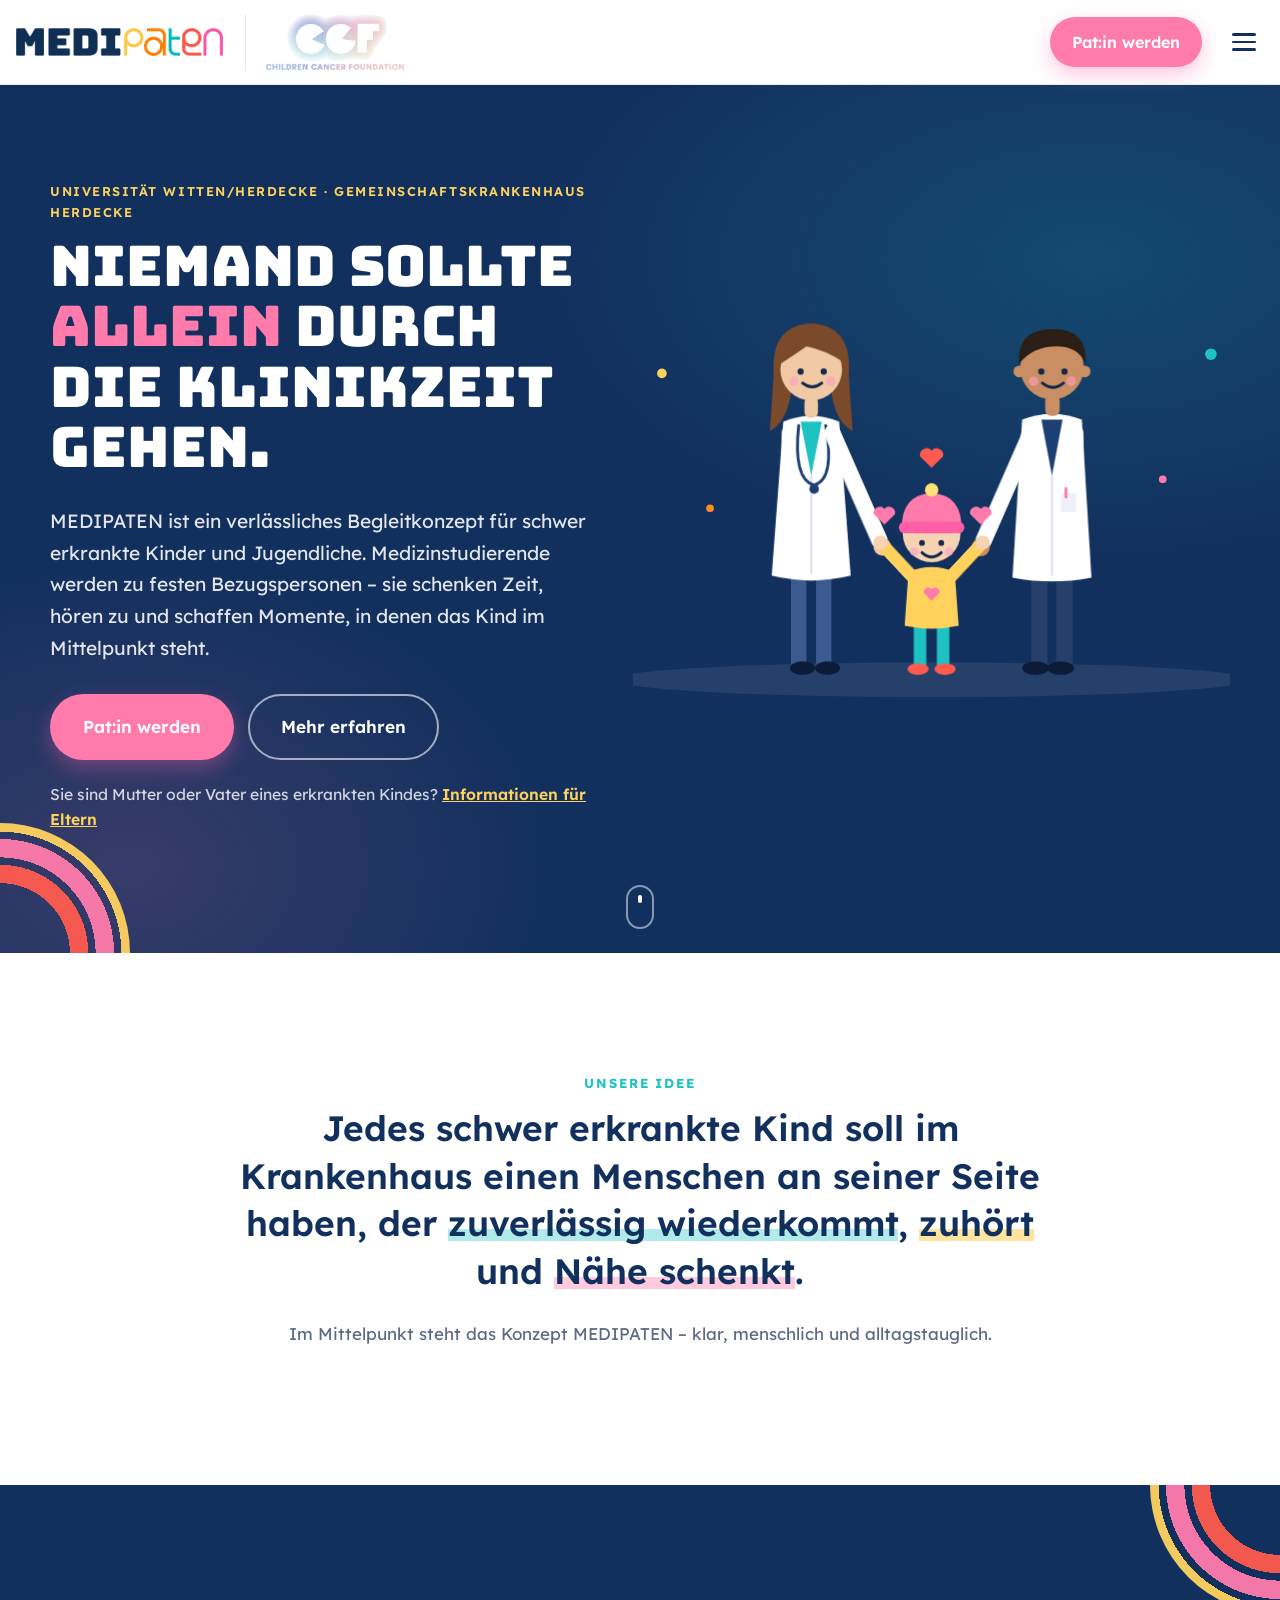
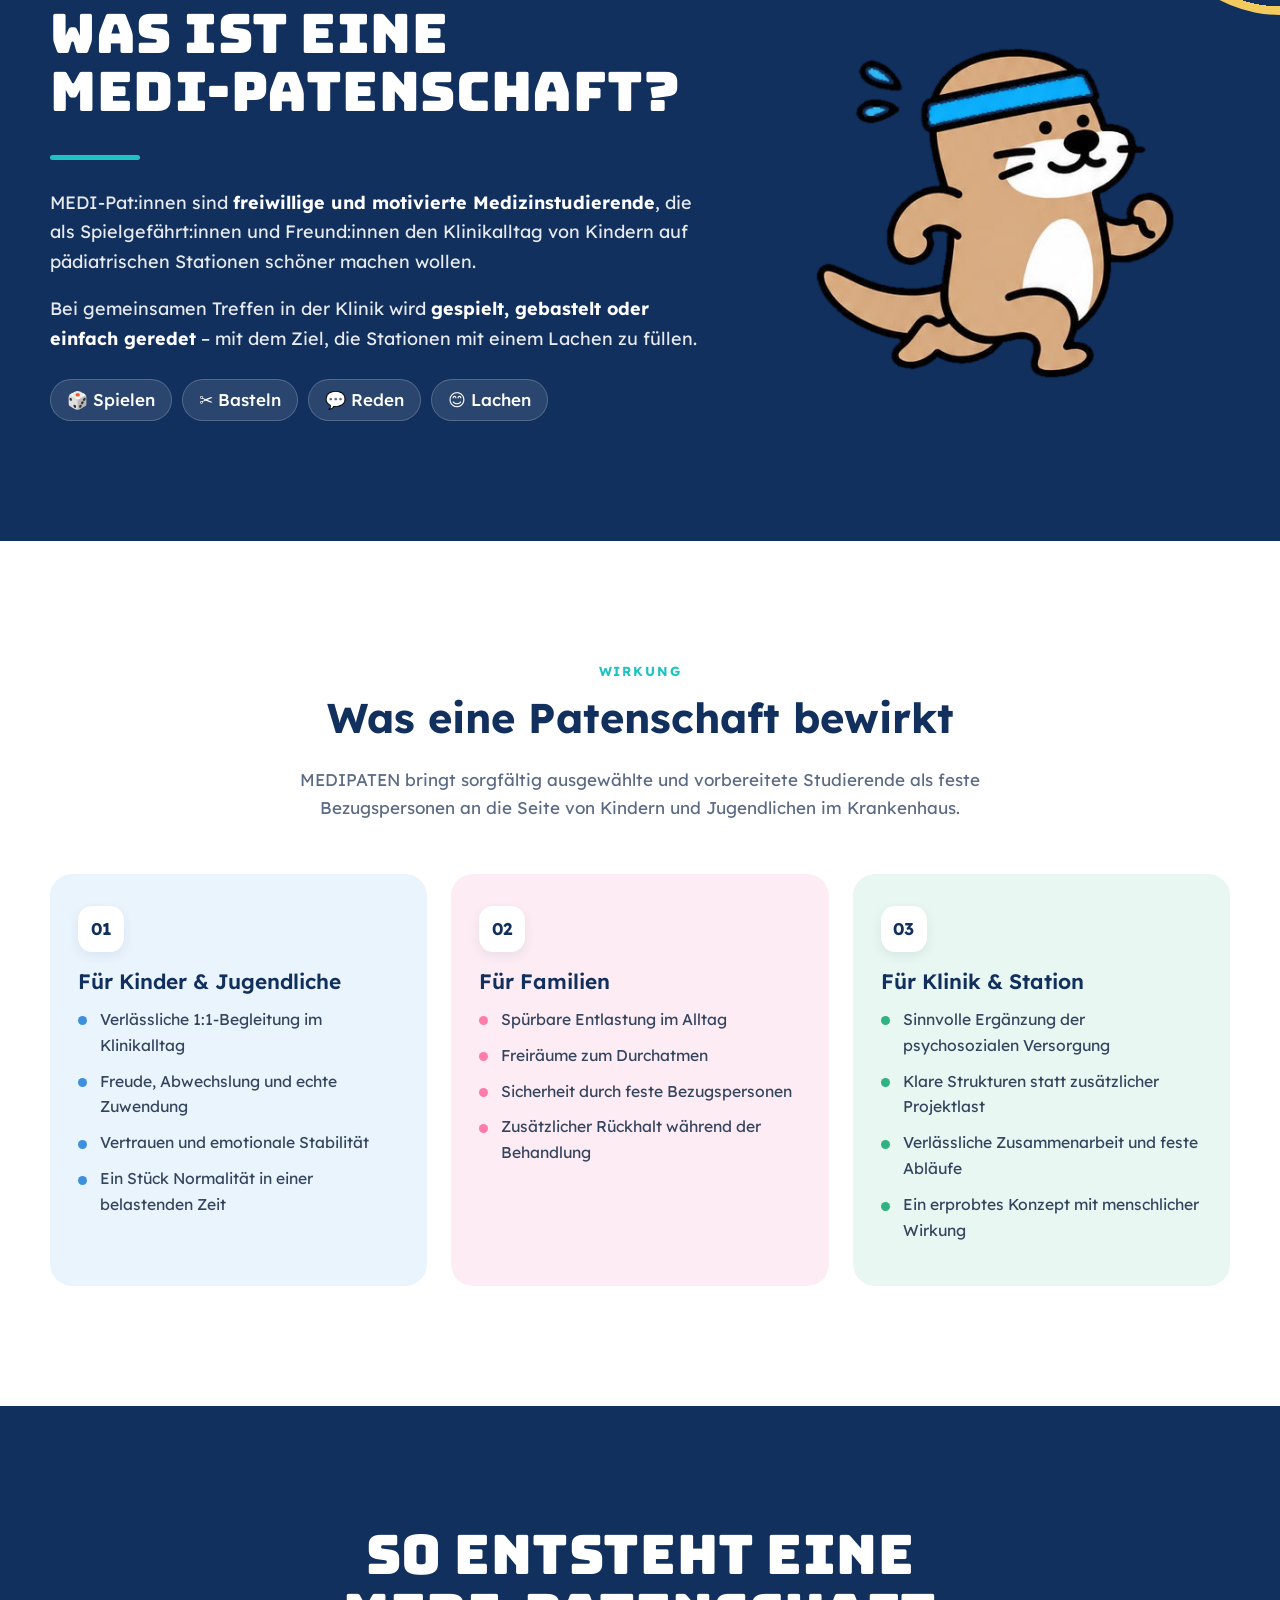
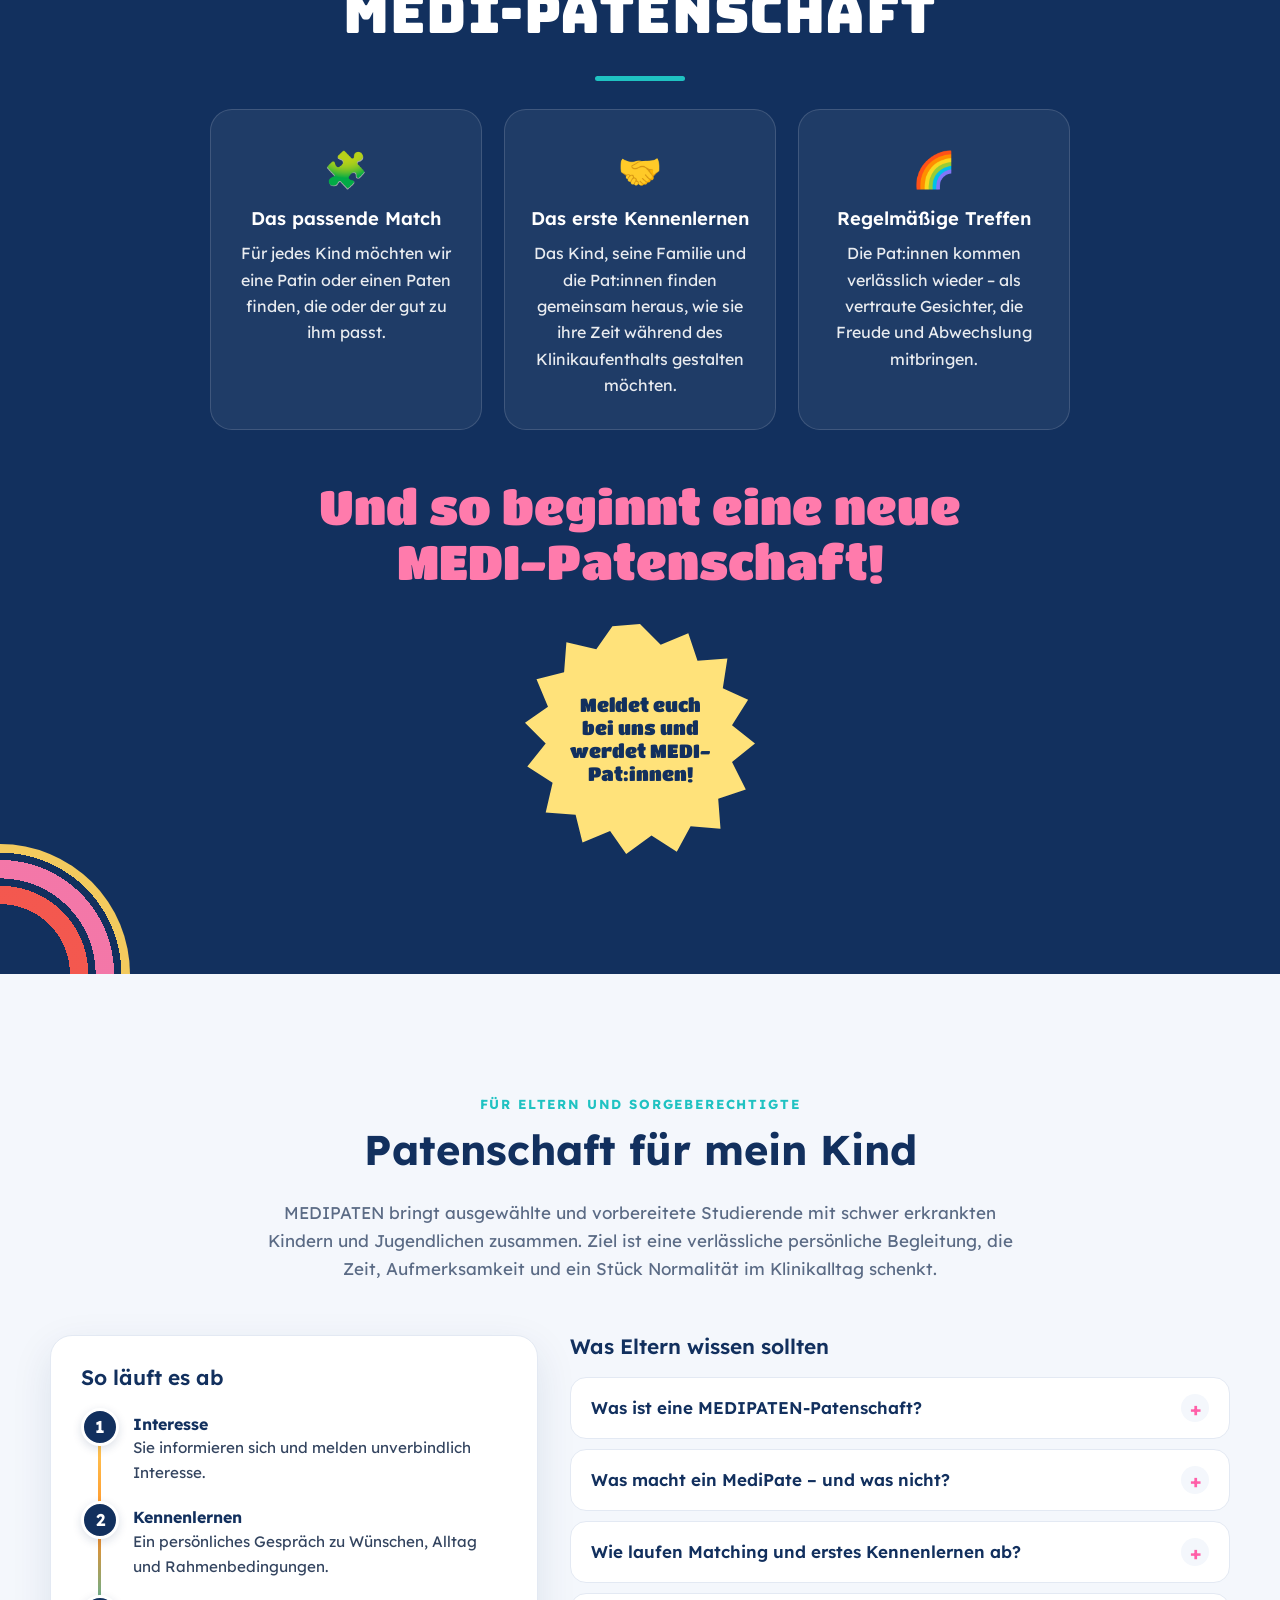
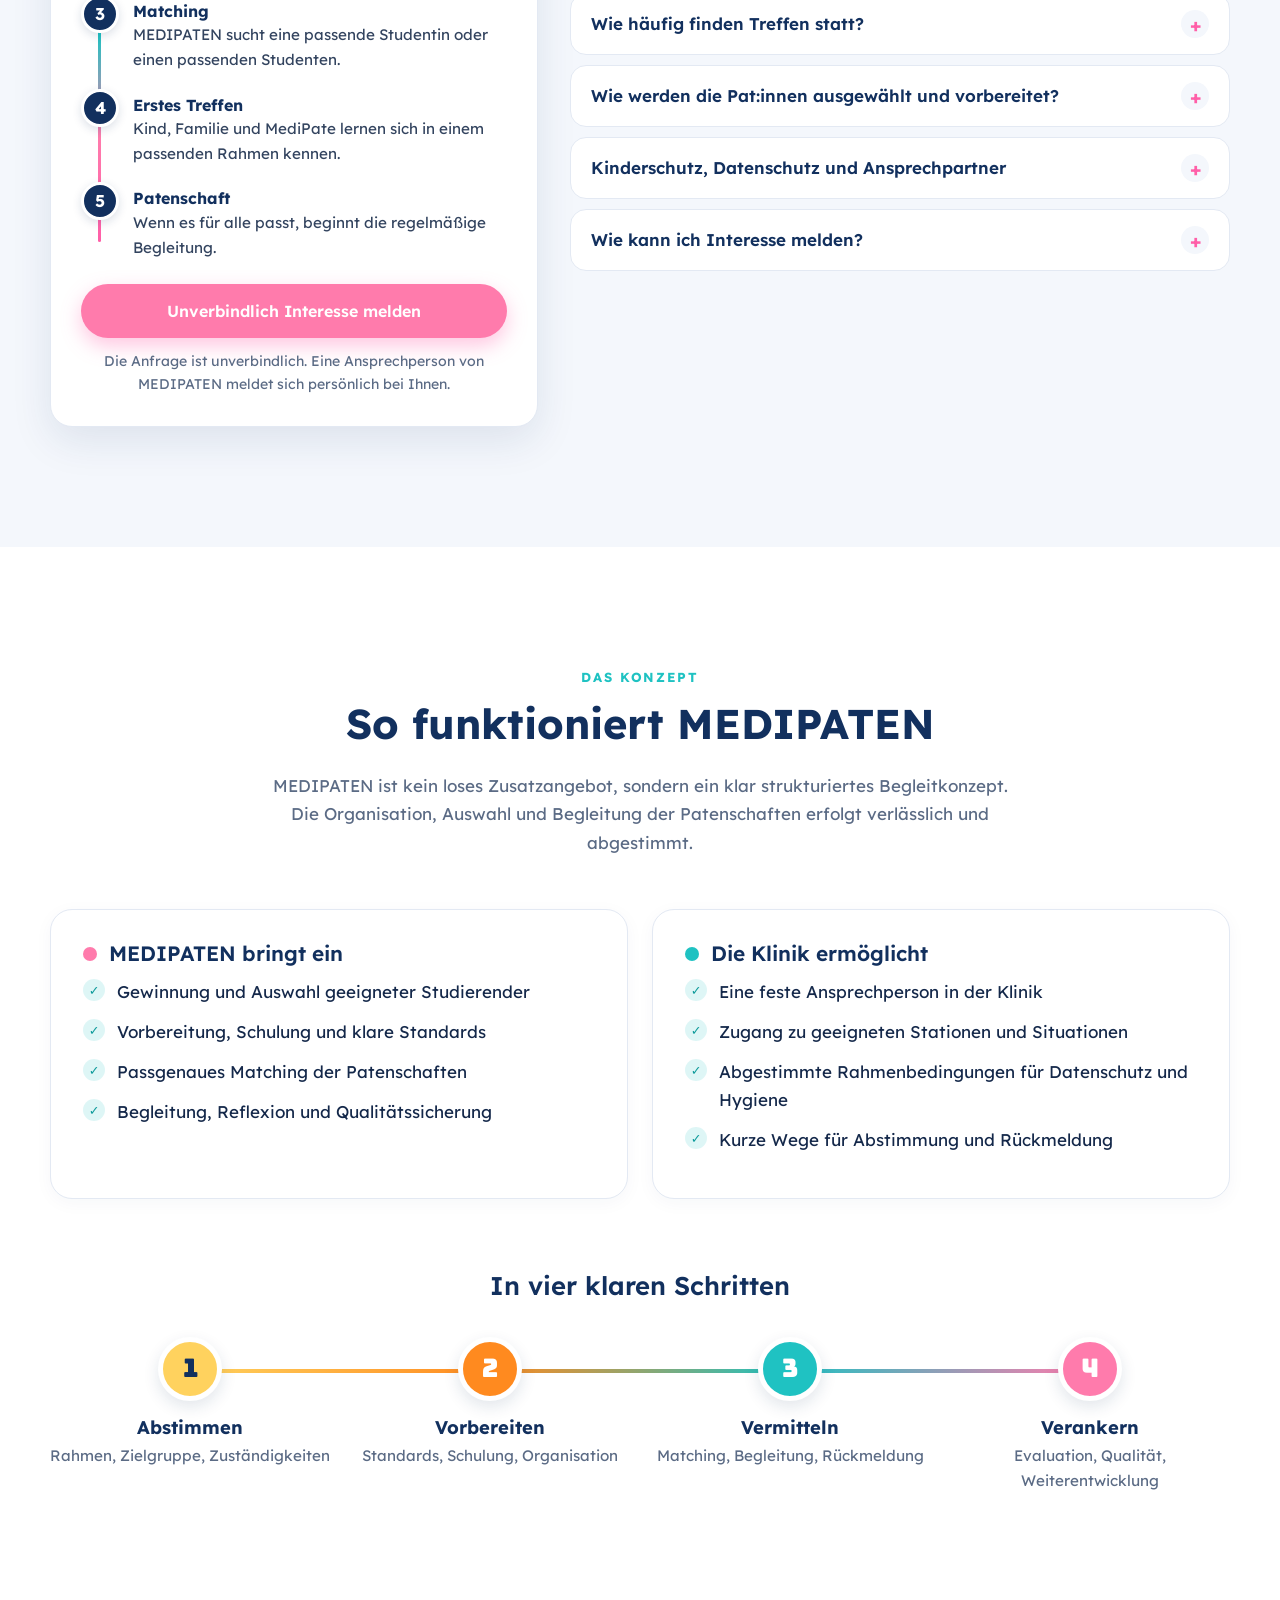
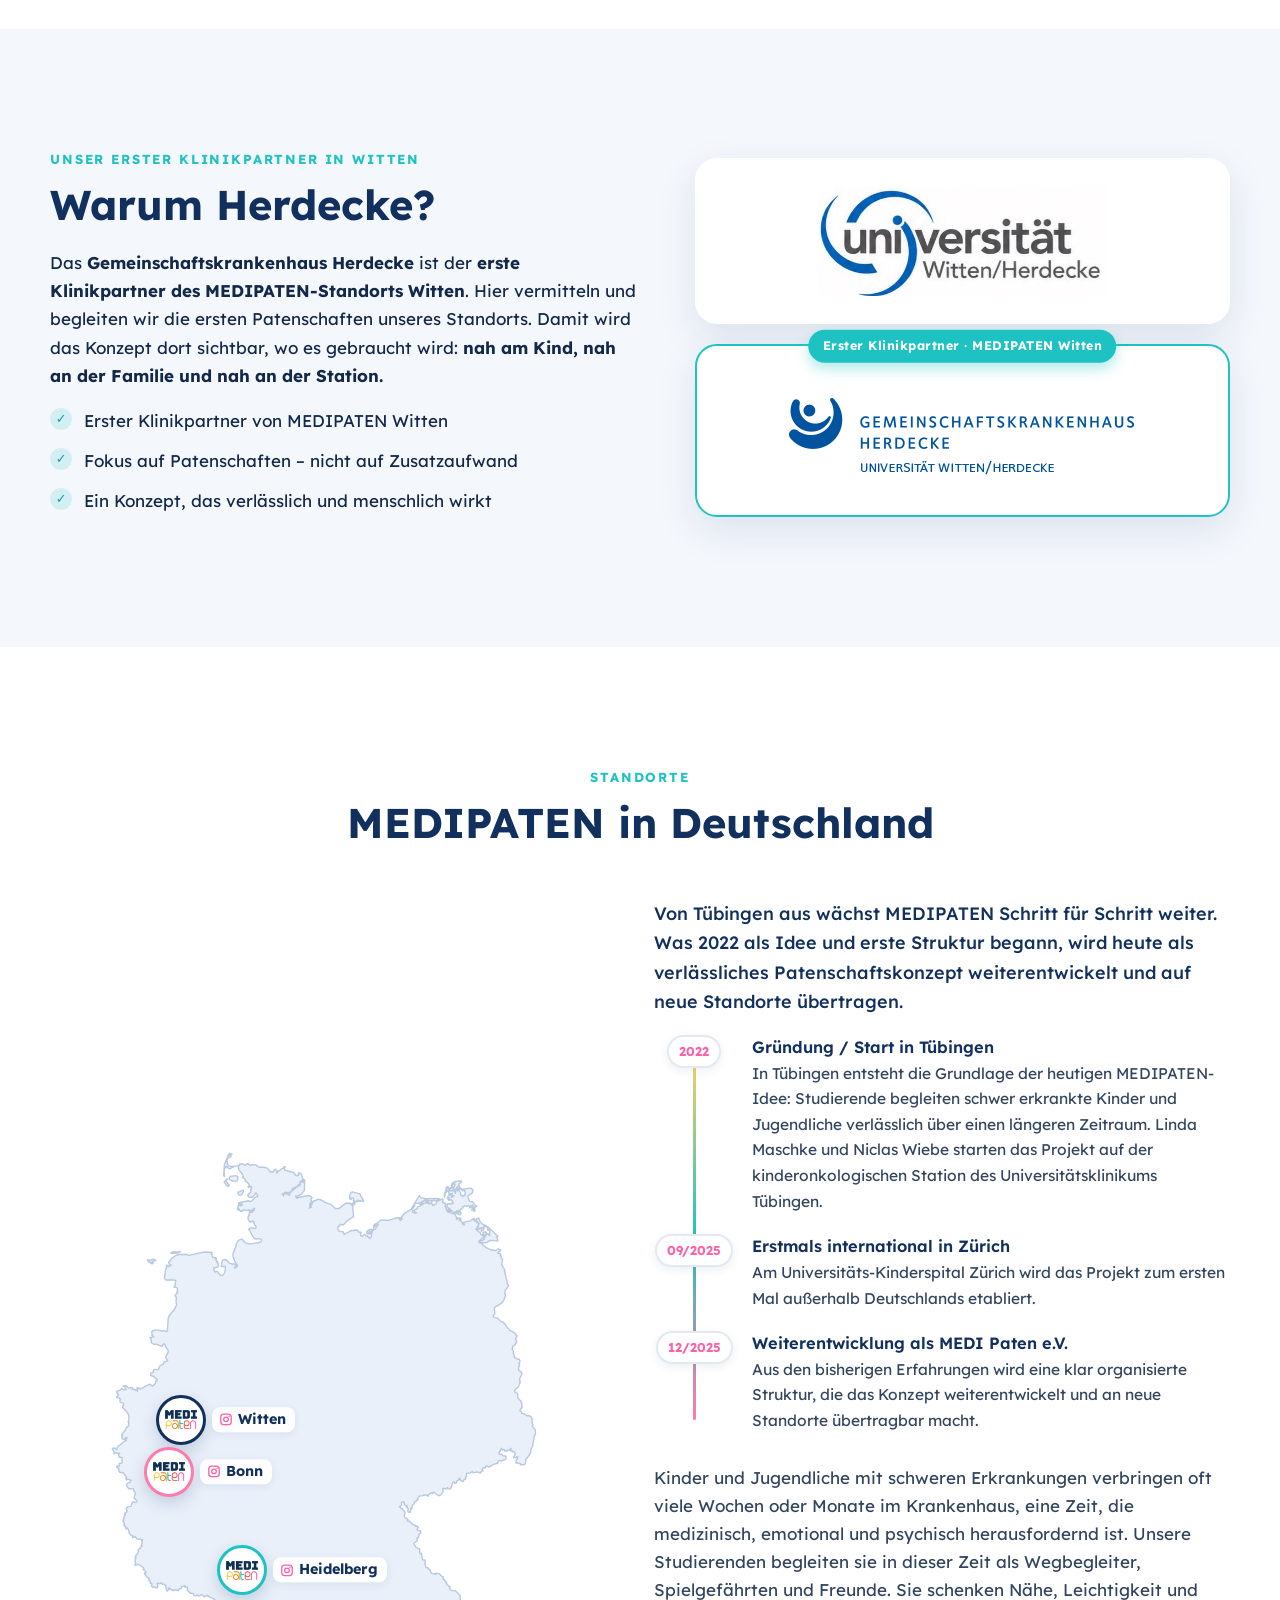
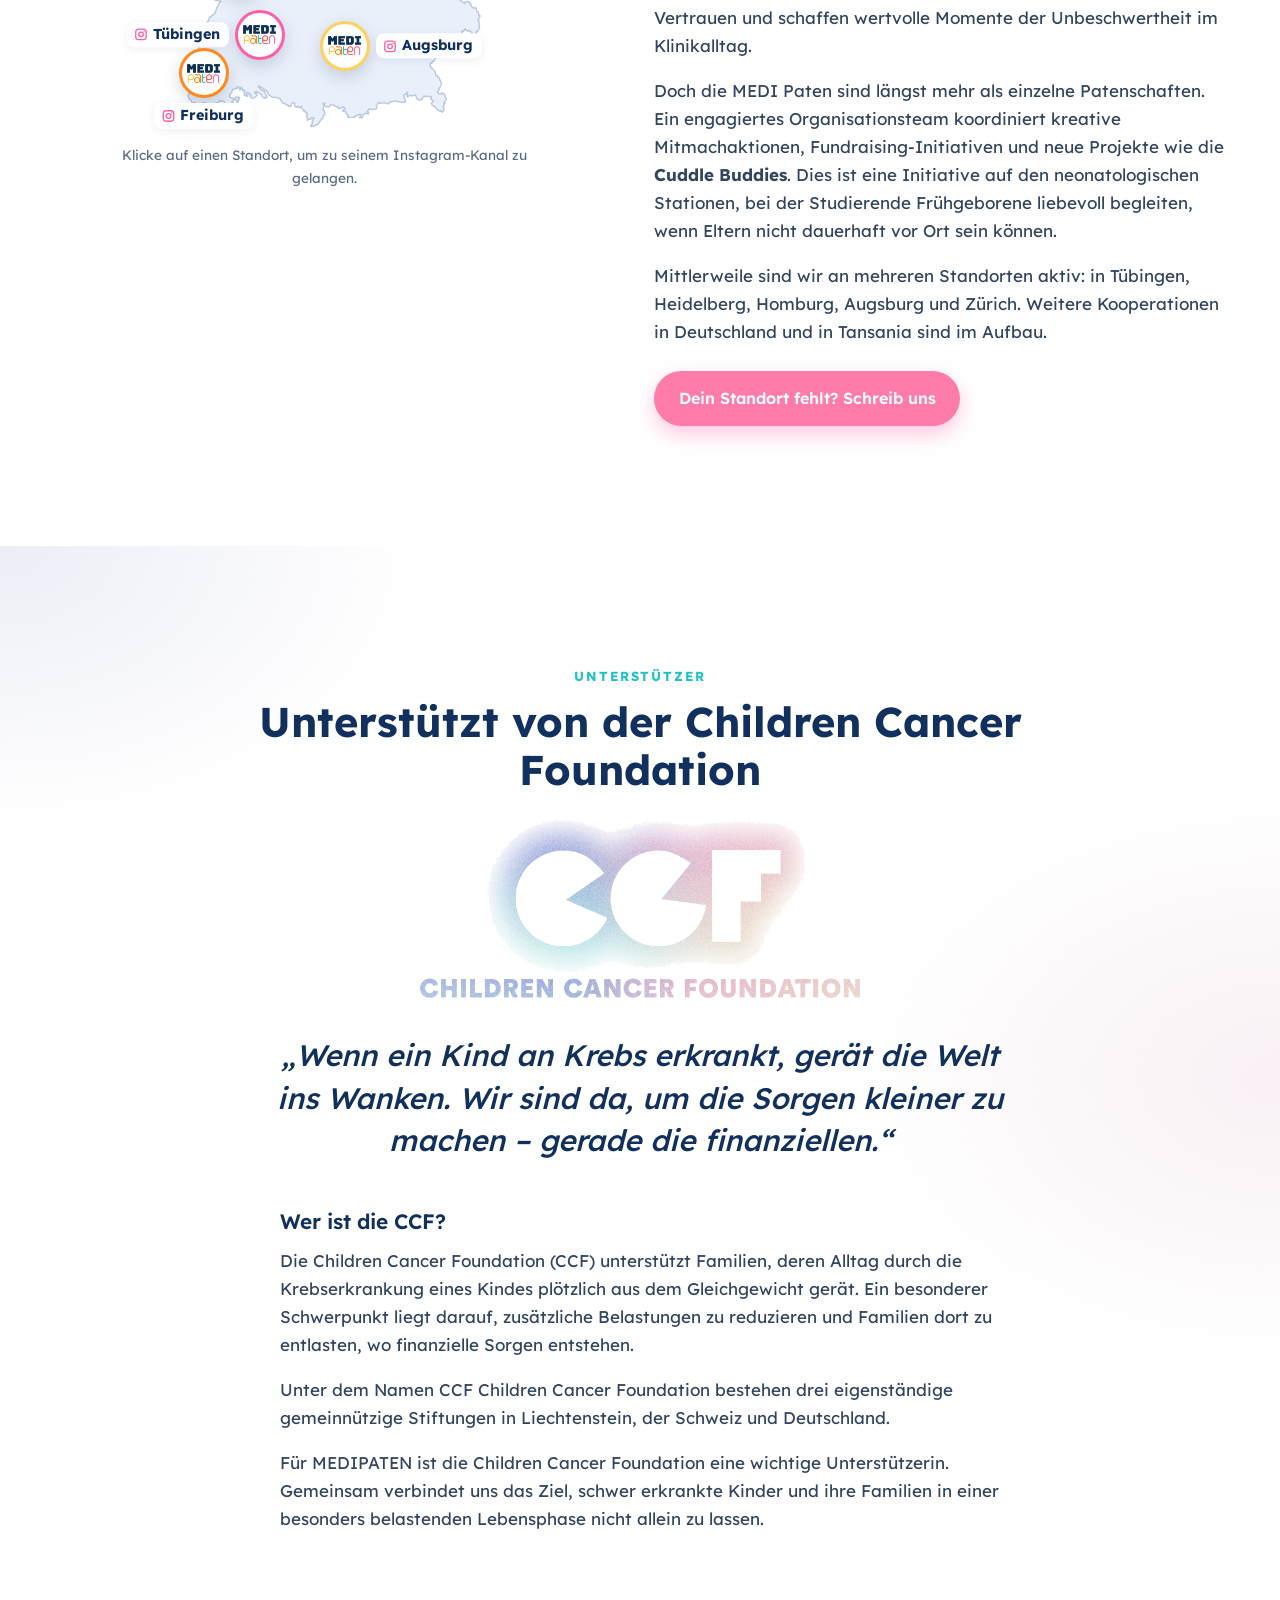
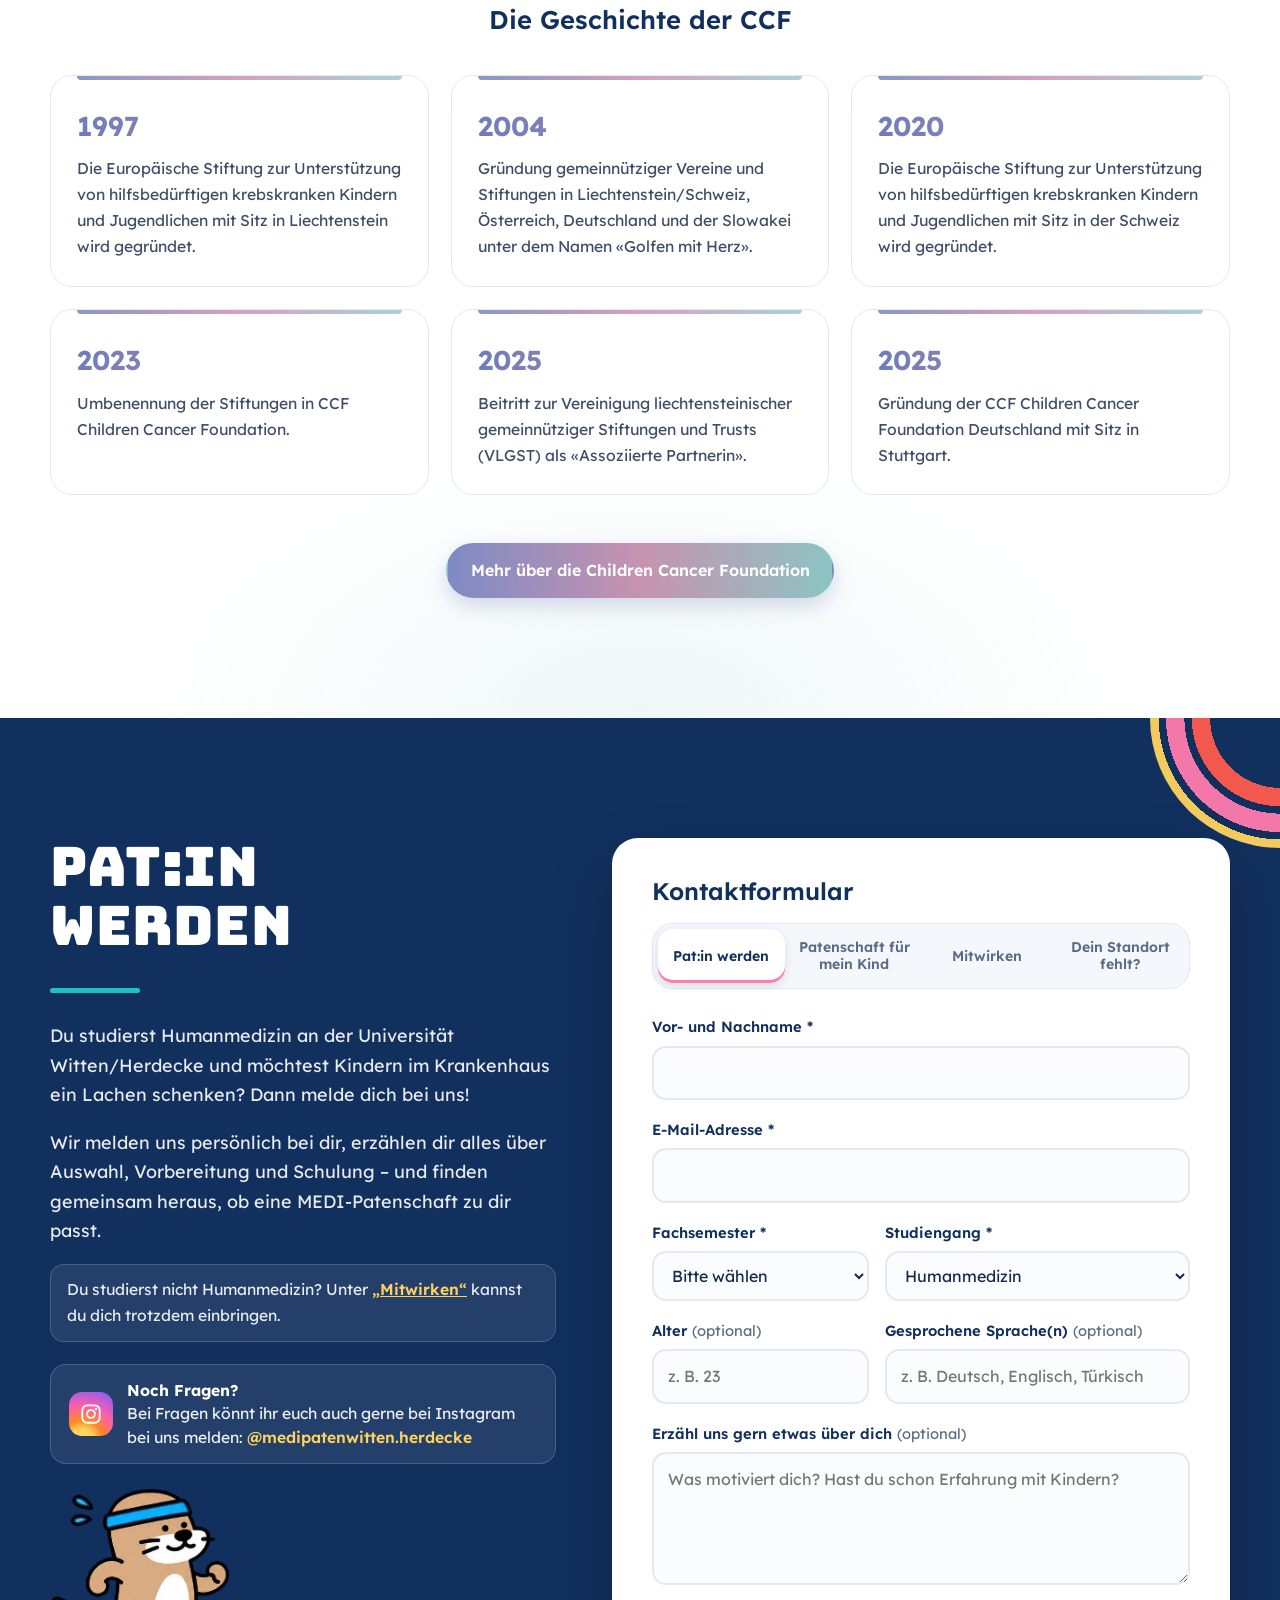
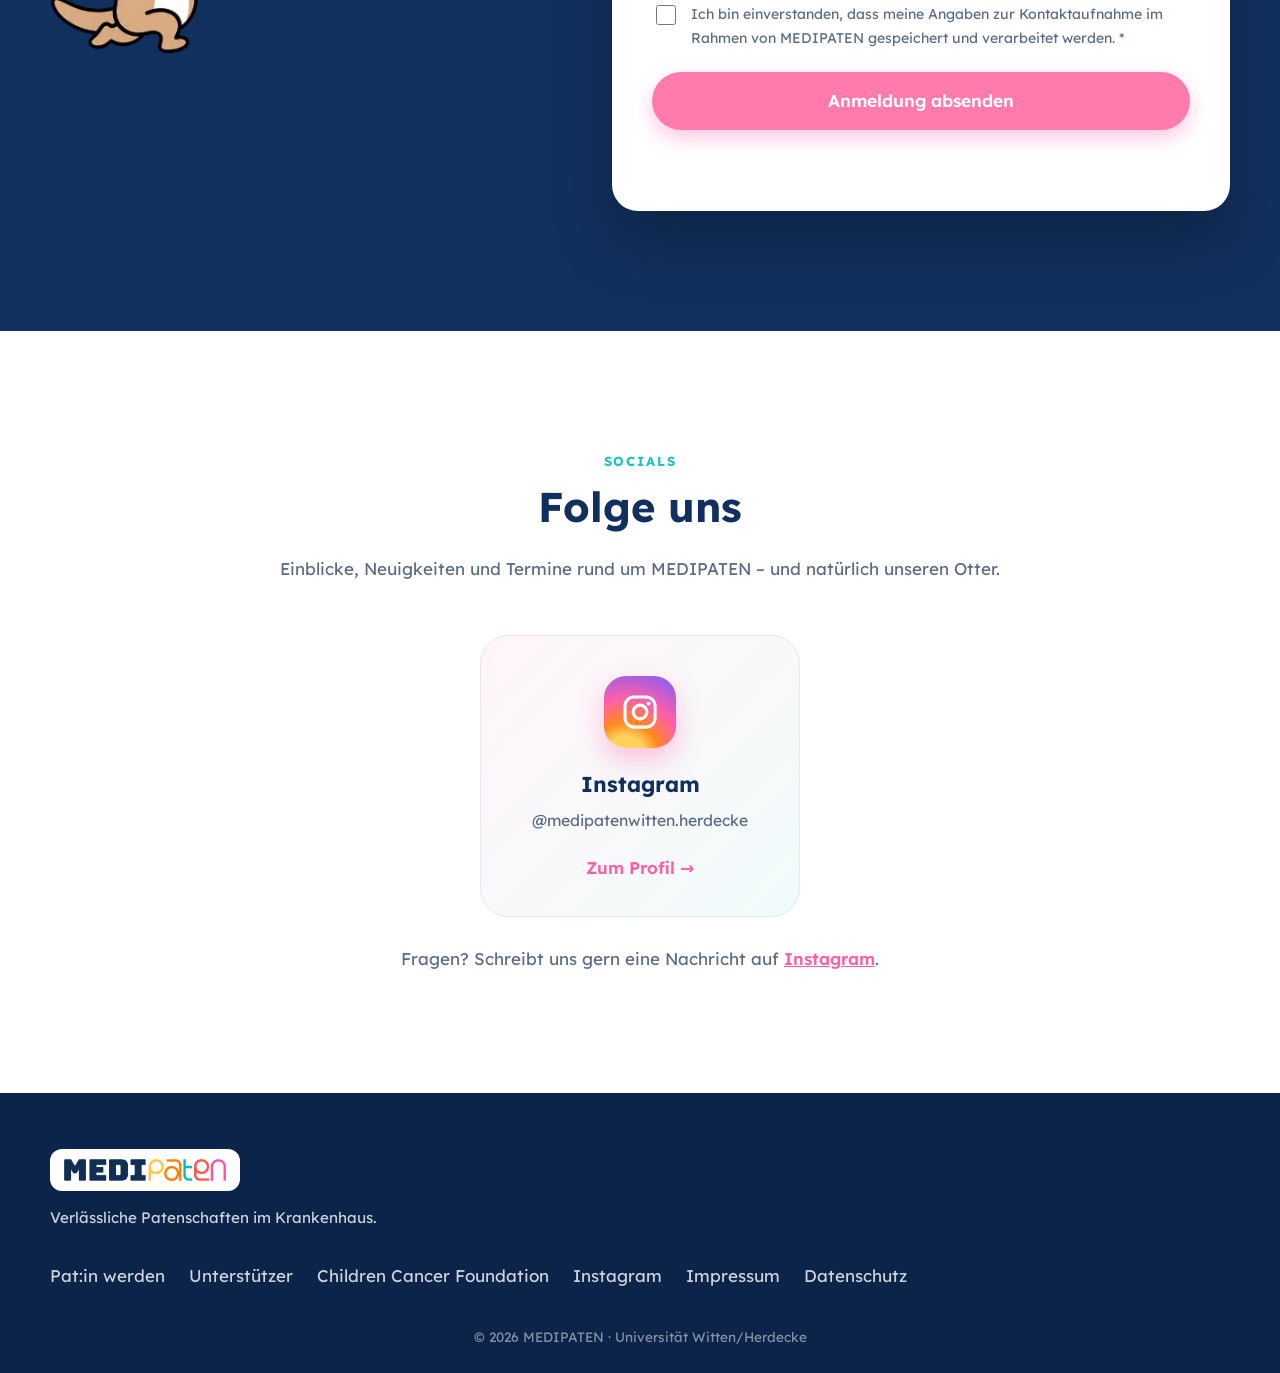
==== index.html @ 8008995d "Add parents section, parents form tab and simpler Tübingen history Implements the change requests fo" ====
<!doctype html>
<html lang="de" class="no-js">
<head>
  <meta charset="utf-8">
  <meta name="viewport" content="width=device-width, initial-scale=1">
  <title>MEDIPATEN – Patenschaften für schwer erkrankte Kinder</title>
  <meta name="description" content="MEDIPATEN: Medizinstudierende der Universität Witten/Herdecke übernehmen Patenschaften für schwer erkrankte Kinder und Jugendliche im Krankenhaus. Unterstützt von der Children Cancer Foundation.">
  <meta name="theme-color" content="#12305e">
  <link rel="icon" href="assets/img/otter.png">
  <link rel="preconnect" href="https://fonts.googleapis.com">
  <link rel="preconnect" href="https://fonts.gstatic.com" crossorigin>
  <link href="https://fonts.googleapis.com/css2?family=Bungee&family=Lexend:wght@300;400;500;600;700&family=Titan+One&display=swap" rel="stylesheet">
  <link rel="stylesheet" href="styles.css">
  <script>document.documentElement.classList.remove("no-js");</script>
</head>
<body>

<!-- ============ HEADER ============ -->
<header class="site-header" id="top">
  <div class="container header-inner">
    <a href="#top" class="brand" aria-label="MEDIPATEN – zur Startseite">
      <img src="assets/img/medipaten-logo.png" alt="MEDIPATEN" class="logo-medipaten">
    </a>
    <div class="brand-support">
      <span>unterstützt von</span>
      <a href="#unterstuetzer" aria-label="Children Cancer Foundation – Unterstützerin">
        <img src="assets/img/ccf-logo.png" alt="Children Cancer Foundation" class="logo-ccf">
      </a>
    </div>

    <nav class="main-nav" id="main-nav" aria-label="Hauptnavigation">
      <a href="#idee">Idee</a>
      <a href="#patenschaft">Patenschaft</a>
      <a href="#eltern">Für Eltern</a>
      <a href="#konzept">Konzept</a>
      <a href="#standorte">Standorte</a>
      <a href="#unterstuetzer">Unterstützer</a>
      <a href="#socials">Socials</a>
      <a href="#mitmachen">Kontakt</a>
    </nav>

    <a href="#mitmachen" class="btn btn-primary btn-header">Pat:in werden</a>
    <button class="nav-toggle" aria-label="Menü öffnen" aria-expanded="false" aria-controls="main-nav">
      <span></span><span></span><span></span>
    </button>
  </div>
</header>

<main>

<!-- ============ HERO ============ -->
<section class="hero">
  <div class="rainbow rainbow-left" aria-hidden="true"></div>
  <div class="container hero-inner">
    <div class="hero-text reveal">
      <p class="eyebrow">Universität Witten/Herdecke · Gemeinschaftskrankenhaus Herdecke</p>
      <h1>Niemand sollte <span class="hl-pink">allein</span> durch die Klinikzeit gehen.</h1>
      <p class="lead">MEDIPATEN ist ein verlässliches Begleitkonzept für schwer erkrankte Kinder und Jugendliche. Medizinstudierende werden zu festen Bezugspersonen – sie schenken Zeit, hören zu und schaffen Momente, in denen das Kind im Mittelpunkt steht.</p>
      <div class="hero-cta">
        <a href="#mitmachen" class="btn btn-primary btn-lg">Pat:in werden</a>
        <a href="#patenschaft" class="btn btn-ghost btn-lg">Mehr erfahren</a>
      </div>
      <p class="hero-parents">Sie sind Mutter oder Vater eines erkrankten Kindes? <a href="#eltern">Informationen für Eltern</a></p>
    </div>

    <!-- Animation: Pat:innen nehmen das Kind an die Hand -->
    <div class="hero-scene reveal" aria-hidden="true">
      <svg class="scene" id="scene" viewBox="90 20 620 410" role="img">
        <!-- background blob + ground -->
        <ellipse cx="400" cy="408" rx="330" ry="18" class="ground"/>
        <g class="sparkles">
          <circle cx="120" cy="90" r="5" fill="#ffd25e"/>
          <circle cx="690" cy="70" r="6" fill="#1fc2c2"/>
          <circle cx="640" cy="200" r="4" fill="#ff7bac"/>
          <circle cx="170" cy="230" r="4" fill="#ff8a1f"/>
        </g>

        <!-- ===== WOMAN (from left) ===== -->
        <g class="walker walker-left">
          <g class="bob">
            <!-- legs -->
            <g class="leg leg-a" style="transform-origin:262px 300px"><path d="M262 296 L262 392" class="limb pants-w"/><ellipse cx="266" cy="396" rx="13" ry="7" class="shoe"/></g>
            <g class="leg leg-b" style="transform-origin:288px 300px"><path d="M288 296 L288 392" class="limb pants-w"/><ellipse cx="292" cy="396" rx="13" ry="7" class="shoe"/></g>
            <!-- back arm -->
            <g class="arm-back" style="transform-origin:253px 152px"><path d="M253 152 L253 262" class="limb coat-arm"/><circle cx="253" cy="268" r="9" class="skin-w"/></g>
            <!-- coat / body -->
            <path d="M246 140 Q275 128 304 140 L316 300 Q275 310 234 300 Z" class="coat"/>
            <path d="M264 140 L275 196 L286 140 Z" class="shirt-w"/>
            <path d="M275 196 L275 298" class="coat-line"/>
            <!-- stethoscope -->
            <path d="M262 144 Q256 200 278 206 Q300 200 290 144" class="stetho"/>
            <circle cx="278" cy="210" r="5" class="stetho-dot"/>
            <!-- neck + head -->
            <rect x="268" y="114" width="14" height="22" rx="6" class="skin-w"/>
            <path d="M236 92 Q232 40 275 38 Q318 40 314 92 L318 150 Q300 140 296 110 L254 110 Q250 140 232 150 Z" class="hair-w"/>
            <circle cx="275" cy="86" r="32" class="skin-w"/>
            <path d="M243 80 Q250 48 280 50 Q306 52 308 78 Q290 66 270 62 Q256 72 243 80 Z" class="hair-w"/>
            <circle cx="264" cy="88" r="3.2" class="eye"/><circle cx="288" cy="88" r="3.2" class="eye"/>
            <path d="M266 100 Q276 108 286 100" class="smile"/>
            <circle cx="257" cy="98" r="5" class="cheek"/><circle cx="295" cy="98" r="5" class="cheek"/>
            <!-- inner arm (reaches child) -->
            <g class="arm-reach arm-reach-left" style="transform-origin:297px 152px"><path d="M297 152 L297 274" class="limb coat-arm"/><circle cx="297" cy="281" r="9" class="skin-w"/></g>
          </g>
        </g>

        <!-- ===== MAN (from right) ===== -->
        <g class="walker walker-right">
          <g class="bob">
            <g class="leg leg-a" style="transform-origin:512px 300px"><path d="M512 296 L512 392" class="limb pants-m"/><ellipse cx="508" cy="396" rx="14" ry="7" class="shoe"/></g>
            <g class="leg leg-b" style="transform-origin:538px 300px"><path d="M538 296 L538 392" class="limb pants-m"/><ellipse cx="534" cy="396" rx="14" ry="7" class="shoe"/></g>
            <g class="arm-back" style="transform-origin:549px 152px"><path d="M549 152 L549 262" class="limb coat-arm"/><circle cx="549" cy="268" r="9.5" class="skin-m"/></g>
            <path d="M494 138 Q525 126 556 138 L566 302 Q525 310 484 302 Z" class="coat"/>
            <path d="M514 138 L525 196 L536 138 Z" class="shirt-m"/>
            <path d="M525 196 L525 300" class="coat-line"/>
            <rect x="534" y="214" width="16" height="20" rx="3" class="pocket"/>
            <rect x="538" y="208" width="3" height="12" rx="1.5" fill="#ff7bac"/>
            <rect x="518" y="112" width="15" height="22" rx="6" class="skin-m"/>
            <circle cx="525" cy="84" r="33" class="skin-m"/>
            <path d="M491 80 Q488 44 526 44 Q562 44 560 80 Q552 62 530 62 Q505 62 491 80 Z" class="hair-m"/>
            <circle cx="514" cy="88" r="3.2" class="eye"/><circle cx="538" cy="88" r="3.2" class="eye"/>
            <path d="M515 100 Q526 109 537 100" class="smile"/>
            <circle cx="506" cy="98" r="5" class="cheek"/><circle cx="545" cy="98" r="5" class="cheek"/>
            <circle cx="491" cy="88" r="6" class="skin-m"/><circle cx="559" cy="88" r="6" class="skin-m"/>
            <g class="arm-reach arm-reach-right" style="transform-origin:503px 152px"><path d="M503 152 L503 274" class="limb coat-arm"/><circle cx="503" cy="281" r="9.5" class="skin-m"/></g>
          </g>
        </g>

        <!-- ===== CHILD (center) ===== -->
        <g class="child">
          <g class="child-bob">
            <path d="M388 348 L388 394" class="limb pants-c"/><ellipse cx="386" cy="397" rx="11" ry="6" class="shoe-c"/>
            <path d="M412 348 L412 394" class="limb pants-c"/><ellipse cx="414" cy="397" rx="11" ry="6" class="shoe-c"/>
            <g class="child-arm child-arm-left" style="transform-origin:379px 300px"><path d="M379 300 L379 341" class="limb shirt-c-arm"/><circle cx="379" cy="347" r="7.5" class="skin-c"/></g>
            <g class="child-arm child-arm-right" style="transform-origin:421px 300px"><path d="M421 300 L421 341" class="limb shirt-c-arm"/><circle cx="421" cy="347" r="7.5" class="skin-c"/></g>
            <path d="M376 296 Q400 286 424 296 L428 352 Q400 358 372 352 Z" class="shirt-c"/>
            <path d="M392 318 l8 8 l8 -8 a4.6 4.6 0 0 0 -8 -4 a4.6 4.6 0 0 0 -8 4z" fill="#ff7bac"/>
            <circle cx="400" cy="256" r="30" class="skin-c"/>
            <!-- beanie -->
            <path d="M369 252 Q368 216 400 214 Q432 216 431 252 Z" class="beanie"/>
            <rect x="366" y="244" width="68" height="12" rx="6" class="beanie-band"/>
            <circle cx="400" cy="211" r="7" class="beanie-pom"/>
            <circle cx="390" cy="266" r="3" class="eye"/><circle cx="410" cy="266" r="3" class="eye"/>
            <path d="M390 276 Q400 285 410 276" class="smile"/>
            <circle cx="382" cy="275" r="4.5" class="cheek"/><circle cx="418" cy="275" r="4.5" class="cheek"/>
          </g>
        </g>

        <!-- hearts after joining hands -->
        <g class="hearts">
          <path class="heart heart-1" d="M340 236 l11 11 l11 -11 a6.4 6.4 0 0 0 -11 -5.5 a6.4 6.4 0 0 0 -11 5.5z"/>
          <path class="heart heart-2" d="M440 236 l11 11 l11 -11 a6.4 6.4 0 0 0 -11 -5.5 a6.4 6.4 0 0 0 -11 5.5z"/>
          <path class="heart heart-3" d="M388 176 l12 12 l12 -12 a7 7 0 0 0 -12 -6 a7 7 0 0 0 -12 6z"/>
        </g>
      </svg>
      <script>/* Startposition sofort setzen, damit nichts aufblitzt */
        if (!window.matchMedia("(prefers-reduced-motion: reduce)").matches) document.getElementById("scene").classList.add("armed");
      </script>
      <button class="replay" id="replay" type="button" aria-label="Animation erneut abspielen">↻ nochmal</button>
    </div>
  </div>
  <a href="#idee" class="scroll-hint" aria-label="Weiter nach unten"><span></span></a>
</section>

<!-- ============ IDEE ============ -->
<section class="section section-light" id="idee">
  <div class="container narrow center">
    <p class="kicker reveal">Unsere Idee</p>
    <blockquote class="big-quote reveal">Jedes schwer erkrankte Kind soll im Krankenhaus einen Menschen an seiner Seite haben, der <span class="u-teal">zuverlässig wiederkommt</span>, <span class="u-yellow">zuhört</span> und <span class="u-pink">Nähe schenkt</span>.</blockquote>
    <p class="muted reveal">Im Mittelpunkt steht das Konzept MEDIPATEN – klar, menschlich und alltagstauglich.</p>
  </div>
</section>

<!-- ============ WAS IST EINE MEDI-PATENSCHAFT ============ -->
<section class="section section-navy" id="patenschaft">
  <div class="rainbow rainbow-right" aria-hidden="true"></div>
  <div class="container split">
    <div class="reveal">
      <h2 class="display">Was ist eine<br>MEDI-Patenschaft?</h2>
      <span class="title-bar"></span>
      <p>MEDI-Pat:innen sind <strong>freiwillige und motivierte Medizinstudierende</strong>, die als Spielgefährt:innen und Freund:innen den Klinikalltag von Kindern auf pädiatrischen Stationen schöner machen wollen.</p>
      <p>Bei gemeinsamen Treffen in der Klinik wird <strong>gespielt, gebastelt oder einfach geredet</strong> – mit dem Ziel, die Stationen mit einem Lachen zu füllen.</p>
      <ul class="chips">
        <li>🎲 Spielen</li><li>✂️ Basteln</li><li>💬 Reden</li><li>😊 Lachen</li>
      </ul>
    </div>
    <div class="otter-wrap reveal">
      <img src="assets/img/otter.png" alt="Das MEDIPATEN-Maskottchen: ein fröhlicher, laufender Otter mit Stirnband" class="otter float">
    </div>
  </div>
</section>

<!-- ============ FÜR WEN ============ -->
<section class="section section-light">
  <div class="container">
    <div class="section-head center reveal">
      <p class="kicker">Wirkung</p>
      <h2>Was eine Patenschaft bewirkt</h2>
      <p class="muted">MEDIPATEN bringt sorgfältig ausgewählte und vorbereitete Studierende als feste Bezugspersonen an die Seite von Kindern und Jugendlichen im Krankenhaus.</p>
    </div>
    <div class="cards-3">
      <article class="card card-blue reveal">
        <span class="card-num">01</span>
        <h3>Für Kinder &amp; Jugendliche</h3>
        <ul>
          <li>Verlässliche 1:1-Begleitung im Klinikalltag</li>
          <li>Freude, Abwechslung und echte Zuwendung</li>
          <li>Vertrauen und emotionale Stabilität</li>
          <li>Ein Stück Normalität in einer belastenden Zeit</li>
        </ul>
      </article>
      <article class="card card-pink reveal">
        <span class="card-num">02</span>
        <h3>Für Familien</h3>
        <ul>
          <li>Spürbare Entlastung im Alltag</li>
          <li>Freiräume zum Durchatmen</li>
          <li>Sicherheit durch feste Bezugspersonen</li>
          <li>Zusätzlicher Rückhalt während der Behandlung</li>
        </ul>
      </article>
      <article class="card card-green reveal">
        <span class="card-num">03</span>
        <h3>Für Klinik &amp; Station</h3>
        <ul>
          <li>Sinnvolle Ergänzung der psychosozialen Versorgung</li>
          <li>Klare Strukturen statt zusätzlicher Projektlast</li>
          <li>Verlässliche Zusammenarbeit und feste Abläufe</li>
          <li>Ein erprobtes Konzept mit menschlicher Wirkung</li>
        </ul>
      </article>
    </div>
  </div>
</section>

<!-- ============ SO ENTSTEHT EINE PATENSCHAFT ============ -->
<section class="section section-navy">
  <div class="rainbow rainbow-left" aria-hidden="true"></div>
  <div class="container narrow center">
    <h2 class="display reveal">So entsteht eine<br>MEDI-Patenschaft</h2>
    <span class="title-bar reveal"></span>
    <div class="journey">
      <div class="journey-step reveal">
        <div class="journey-icon">🧩</div>
        <h3>Das passende Match</h3>
        <p>Für jedes Kind möchten wir eine Patin oder einen Paten finden, die oder der gut zu ihm passt.</p>
      </div>
      <div class="journey-step reveal">
        <div class="journey-icon">🤝</div>
        <h3>Das erste Kennenlernen</h3>
        <p>Das Kind, seine Familie und die Pat:innen finden gemeinsam heraus, wie sie ihre Zeit während des Klinikaufenthalts gestalten möchten.</p>
      </div>
      <div class="journey-step reveal">
        <div class="journey-icon">🌈</div>
        <h3>Regelmäßige Treffen</h3>
        <p>Die Pat:innen kommen verlässlich wieder – als vertraute Gesichter, die Freude und Abwechslung mitbringen.</p>
      </div>
    </div>
    <p class="pink-line reveal">Und so beginnt eine neue<br>MEDI-Patenschaft!</p>
    <div class="burst-row reveal">
      <a href="#mitmachen" class="burst">Meldet euch bei uns und werdet MEDI-Pat:innen!</a>
    </div>
  </div>
</section>

<!-- ============ FÜR ELTERN ============ -->
<section class="section section-tint" id="eltern">
  <div class="container">
    <div class="section-head center reveal">
      <p class="kicker">Für Eltern und Sorgeberechtigte</p>
      <h2>Patenschaft für mein Kind</h2>
      <p class="muted">MEDIPATEN bringt ausgewählte und vorbereitete Studierende mit schwer erkrankten Kindern und Jugendlichen zusammen. Ziel ist eine verlässliche persönliche Begleitung, die Zeit, Aufmerksamkeit und ein Stück Normalität im Klinikalltag schenkt.</p>
    </div>

    <div class="parents">
      <div class="parents-flow reveal">
        <h3>So läuft es ab</h3>
        <ol class="flow">
          <li><span class="flow-num">1</span><div><h4>Interesse</h4><p>Sie informieren sich und melden unverbindlich Interesse.</p></div></li>
          <li><span class="flow-num">2</span><div><h4>Kennenlernen</h4><p>Ein persönliches Gespräch zu Wünschen, Alltag und Rahmenbedingungen.</p></div></li>
          <li><span class="flow-num">3</span><div><h4>Matching</h4><p>MEDIPATEN sucht eine passende Studentin oder einen passenden Studenten.</p></div></li>
          <li><span class="flow-num">4</span><div><h4>Erstes Treffen</h4><p>Kind, Familie und MediPate lernen sich in einem passenden Rahmen kennen.</p></div></li>
          <li><span class="flow-num">5</span><div><h4>Patenschaft</h4><p>Wenn es für alle passt, beginnt die regelmäßige Begleitung.</p></div></li>
        </ol>
        <a href="#mitmachen" class="btn btn-primary btn-block" data-open-tab="eltern-form">Unverbindlich Interesse melden</a>
        <p class="parents-note">Die Anfrage ist unverbindlich. Eine Ansprechperson von MEDIPATEN meldet sich persönlich bei Ihnen.</p>
      </div>

      <div class="faq reveal">
        <h3>Was Eltern wissen sollten</h3>
        <details>
          <summary>Was ist eine MEDIPATEN-Patenschaft?</summary>
          <p>Eine MEDIPATEN-Patenschaft ist eine verlässliche 1:1-Begleitung Ihres Kindes während des Klinikaufenthalts. Eine ausgewählte und vorbereitete Medizinstudentin oder ein Medizinstudent kommt regelmäßig vorbei, schenkt Zeit und Aufmerksamkeit und bringt Freude und Abwechslung in den Klinikalltag. Für Sie als Familie kann das Freiräume zum Durchatmen schaffen.</p>
        </details>
        <details>
          <summary>Was macht ein MediPate – und was nicht?</summary>
          <p><strong>Ein MediPate</strong> spielt, bastelt, redet und hört zu. Er oder sie ist eine feste Bezugsperson, die verlässlich wiederkommt und Ihrem Kind Nähe und Vertrauen schenkt.</p>
          <p><strong>Ein MediPate übernimmt keine</strong> medizinischen oder pflegerischen Aufgaben und gibt keine medizinische Beratung. Die Patenschaft ersetzt weder Sie als Eltern noch das Klinikteam oder die psychosoziale Betreuung, sondern ergänzt sie.</p>
        </details>
        <details>
          <summary>Wie laufen Matching und erstes Kennenlernen ab?</summary>
          <p>Nach Ihrer Anfrage sprechen wir persönlich mit Ihnen über die Wünsche Ihres Kindes, Ihren Alltag und die Rahmenbedingungen. Danach suchen wir eine Studentin oder einen Studenten, die oder der gut zu Ihrem Kind passt. Beim ersten Treffen lernen sich Kind, Familie und MediPate kennen und überlegen gemeinsam, wie sie die Zeit gestalten möchten. Die Patenschaft beginnt erst, wenn es für alle passt.</p>
        </details>
        <details>
          <summary>Wie häufig finden Treffen statt?</summary>
          <p>Das stimmen wir individuell ab: passend zum Behandlungsverlauf, zum Befinden Ihres Kindes und zu den Abläufen auf der Station. Wichtig ist uns, dass die Treffen verlässlich und regelmäßig stattfinden.</p>
        </details>
        <details>
          <summary>Wie werden die Pat:innen ausgewählt und vorbereitet?</summary>
          <p>MEDIPATEN wählt geeignete Studierende sorgfältig aus. Alle Pat:innen werden vorbereitet und geschult und arbeiten nach klaren Standards. Während der Patenschaft werden sie begleitet, mit regelmäßiger Reflexion und Qualitätssicherung.</p>
        </details>
        <details>
          <summary>Kinderschutz, Datenschutz und Ansprechpartner</summary>
          <p>Das Wohl Ihres Kindes steht an erster Stelle. Die Patenschaften finden in enger Abstimmung mit der Klinik statt. Dort gibt es eine feste Ansprechperson, ebenso bei MEDIPATEN. Die Rahmenbedingungen für Datenschutz und Hygiene sind mit der Klinik abgestimmt.</p>
          <p>Persönliche Informationen behandeln wir vertraulich. Im Kontaktformular fragen wir bewusst keine Diagnosen oder medizinischen Details ab.</p>
        </details>
        <details>
          <summary>Wie kann ich Interesse melden?</summary>
          <p>Über das Kontaktformular im Bereich <a href="#mitmachen" data-open-tab="eltern-form">„Patenschaft für mein Kind“</a> können Sie sich unverbindlich melden. Eine Ansprechperson von MEDIPATEN meldet sich dann persönlich bei Ihnen. Bei Fragen erreichen Sie uns auch über Instagram.</p>
        </details>
      </div>
    </div>
  </div>
</section>

<!-- ============ KONZEPT ============ -->
<section class="section section-light" id="konzept">
  <div class="container">
    <div class="section-head center reveal">
      <p class="kicker">Das Konzept</p>
      <h2>So funktioniert MEDIPATEN</h2>
      <p class="muted">MEDIPATEN ist kein loses Zusatzangebot, sondern ein klar strukturiertes Begleitkonzept. Die Organisation, Auswahl und Begleitung der Patenschaften erfolgt verlässlich und abgestimmt.</p>
    </div>

    <div class="two-col">
      <div class="col-box reveal">
        <h3><span class="dot dot-pink"></span>MEDIPATEN bringt ein</h3>
        <ul class="check">
          <li>Gewinnung und Auswahl geeigneter Studierender</li>
          <li>Vorbereitung, Schulung und klare Standards</li>
          <li>Passgenaues Matching der Patenschaften</li>
          <li>Begleitung, Reflexion und Qualitätssicherung</li>
        </ul>
      </div>
      <div class="col-box reveal">
        <h3><span class="dot dot-teal"></span>Die Klinik ermöglicht</h3>
        <ul class="check">
          <li>Eine feste Ansprechperson in der Klinik</li>
          <li>Zugang zu geeigneten Stationen und Situationen</li>
          <li>Abgestimmte Rahmenbedingungen für Datenschutz und Hygiene</li>
          <li>Kurze Wege für Abstimmung und Rückmeldung</li>
        </ul>
      </div>
    </div>

    <h3 class="steps-title center reveal">In vier klaren Schritten</h3>
    <ol class="steps">
      <li class="step reveal"><span class="step-num s1">1</span><h4>Abstimmen</h4><p>Rahmen, Zielgruppe, Zuständigkeiten</p></li>
      <li class="step reveal"><span class="step-num s2">2</span><h4>Vorbereiten</h4><p>Standards, Schulung, Organisation</p></li>
      <li class="step reveal"><span class="step-num s3">3</span><h4>Vermitteln</h4><p>Matching, Begleitung, Rückmeldung</p></li>
      <li class="step reveal"><span class="step-num s4">4</span><h4>Verankern</h4><p>Evaluation, Qualität, Weiterentwicklung</p></li>
    </ol>
  </div>
</section>

<!-- ============ STANDORT ============ -->
<section class="section section-tint" id="standort">
  <div class="container split split-reverse">
    <div class="reveal">
      <p class="kicker">Unser erster Klinikpartner in Witten</p>
      <h2>Warum Herdecke?</h2>
      <p>Das <strong>Gemeinschaftskrankenhaus Herdecke</strong> ist der <strong>erste Klinikpartner des MEDIPATEN-Standorts Witten</strong>. Hier vermitteln und begleiten wir die ersten Patenschaften unseres Standorts. Damit wird das Konzept dort sichtbar, wo es gebraucht wird: <strong>nah am Kind, nah an der Familie und nah an der Station.</strong></p>
      <ul class="check">
        <li>Erster Klinikpartner von MEDIPATEN Witten</li>
        <li>Fokus auf Patenschaften – nicht auf Zusatzaufwand</li>
        <li>Ein Konzept, das verlässlich und menschlich wirkt</li>
      </ul>
    </div>
    <div class="partner-logos reveal">
      <div class="logo-card"><img src="assets/img/uwh-logo.png" alt="Universität Witten/Herdecke"></div>
      <div class="logo-card logo-card-partner">
        <span class="partner-badge">Erster Klinikpartner · MEDIPATEN Witten</span>
        <img src="assets/img/gkh-logo.png" alt="Gemeinschaftskrankenhaus Herdecke – Universität Witten/Herdecke">
      </div>
    </div>
  </div>
</section>

<!-- ============ STANDORTE ============ -->
<section class="section section-light" id="standorte">
  <div class="container">
    <div class="section-head center reveal">
      <p class="kicker">Standorte</p>
      <h2>MEDIPATEN in Deutschland</h2>
    </div>
    <div class="locations">
      <figure class="map reveal" aria-label="Deutschlandkarte mit den MEDIPATEN-Standorten Witten, Bonn, Heidelberg, Tübingen, Augsburg und Freiburg. Ein Klick auf einen Standort öffnet dessen Instagram-Kanal.">
        <svg class="map-svg" viewBox="0 0 399.9 530.3" aria-hidden="true" focusable="false">
          <path class="map-land" d="M118.2,16.0L120.0,16.7L117.4,16.4L117.4,17.3L118.4,17.4L119.2,18.6L116.6,19.8L115.6,21.7L116.2,25.9L118.7,27.4L121.9,27.2L118.1,29.4L116.6,28.7L116.1,27.6L115.1,27.3L114.6,28.1L114.7,27.3L113.9,27.7L113.6,28.6L114.8,28.4L113.7,28.7L113.2,30.6L113.4,36.1L112.7,35.5L113.4,25.4L117.0,17.0L118.2,16.0ZM122.5,27.1L125.0,26.9L126.5,26.3L127.0,25.2L129.3,25.1L130.8,26.3L132.0,26.1L132.2,25.2L134.0,24.9L135.6,26.5L137.6,25.7L140.6,26.0L143.5,28.0L147.3,27.9L150.6,28.8L152.5,30.9L152.9,32.3L154.3,31.8L155.4,32.2L157.1,30.0L158.0,29.8L159.2,31.9L158.8,32.4L159.0,33.2L160.2,31.0L161.5,31.0L162.3,30.0L165.0,28.3L165.2,27.6L166.2,27.6L165.2,29.1L165.8,30.4L173.4,32.6L175.4,35.2L176.7,35.5L177.4,34.3L177.9,34.7L178.0,32.6L179.9,33.7L180.8,35.2L181.3,37.8L183.2,39.4L183.1,40.6L182.6,39.3L181.3,40.0L181.4,38.9L181.0,38.7L180.8,39.9L179.2,40.6L179.0,43.4L178.0,43.0L176.0,45.1L174.4,46.2L174.7,45.6L173.9,46.0L174.1,46.6L173.1,46.9L172.5,46.5L172.4,47.4L171.1,49.5L170.3,49.5L170.2,50.4L169.5,49.9L167.5,50.1L167.0,50.7L166.7,49.6L165.8,49.9L165.1,51.0L163.5,51.0L164.7,51.6L164.3,51.9L164.6,53.2L164.9,51.6L166.6,50.9L168.3,51.2L169.3,52.2L170.3,52.2L169.7,50.7L170.3,50.5L170.5,49.8L170.6,50.3L171.1,50.0L171.6,48.6L172.5,47.9L172.7,48.2L175.4,45.8L179.2,43.7L179.6,40.5L181.6,41.0L181.8,40.5L182.1,41.3L183.1,40.7L183.0,41.2L182.3,41.3L183.1,41.5L182.8,48.4L180.3,51.4L176.3,53.5L175.3,53.1L175.3,53.7L176.4,55.0L178.7,54.1L186.8,52.6L189.7,54.4L188.5,55.8L189.4,58.7L188.2,58.9L188.4,59.4L187.6,60.0L187.4,61.0L188.0,62.1L187.0,63.7L187.8,62.9L189.1,62.6L188.5,62.3L188.8,60.5L189.6,60.2L189.5,59.4L190.9,57.2L192.9,56.9L194.5,55.7L197.4,56.4L200.8,58.5L205.9,60.4L210.0,64.1L213.4,63.7L219.0,59.2L222.7,59.3L221.1,59.3L222.9,60.1L225.0,59.5L225.7,58.4L227.0,58.6L226.9,59.7L225.0,61.5L224.8,60.8L224.2,60.9L224.4,61.6L224.9,61.5L225.6,71.0L220.0,74.6L217.0,78.0L215.0,78.0L214.0,77.5L213.5,78.8L212.0,80.1L211.9,81.5L213.2,83.8L216.8,84.3L217.5,86.5L223.5,83.2L229.0,82.6L230.5,84.6L232.2,84.6L231.5,86.7L232.2,87.8L233.4,88.1L235.3,86.3L236.5,87.8L238.1,87.8L238.0,88.6L239.4,89.3L239.3,89.9L240.1,90.0L239.6,89.4L241.2,88.3L241.3,85.6L239.6,86.2L239.7,83.8L239.0,84.5L239.0,86.1L237.7,85.2L237.3,85.6L238.3,85.8L237.4,85.8L237.0,83.8L239.7,82.3L241.6,82.2L241.6,83.4L241.1,83.7L241.1,84.8L240.6,85.3L241.5,85.7L241.6,84.0L243.3,82.3L242.7,81.6L243.8,82.0L244.8,81.5L245.4,80.6L245.2,79.6L246.8,78.8L247.0,77.9L246.1,77.0L243.2,80.5L243.3,78.9L242.9,79.0L244.2,77.5L246.6,76.5L249.2,73.8L256.1,74.3L262.4,72.2L265.5,71.9L265.7,73.9L266.1,74.2L266.3,73.6L266.5,74.3L266.6,73.6L267.0,74.0L266.8,73.5L267.7,73.4L267.7,72.6L266.4,72.4L266.0,72.8L265.8,72.0L267.1,71.7L269.8,68.1L275.6,64.6L282.8,52.6L284.0,54.4L288.3,55.3L298.9,55.1L299.0,55.9L299.3,55.3L300.6,55.6L299.6,55.6L299.0,56.5L297.1,57.2L294.9,56.7L294.2,57.5L293.6,56.9L292.6,57.2L291.3,56.6L291.2,57.0L289.0,56.9L289.6,56.2L288.9,56.6L288.6,57.5L290.3,57.2L290.7,57.7L289.6,58.0L289.5,59.4L290.1,58.1L290.7,58.1L290.9,59.8L291.5,59.9L291.8,59.1L292.8,59.9L293.6,58.3L293.5,59.3L294.2,59.8L294.5,61.5L297.2,60.2L298.0,57.9L302.9,55.5L303.5,56.0L303.1,58.2L304.1,59.3L305.3,59.3L305.9,60.1L305.2,61.5L305.6,63.1L306.6,64.1L306.4,65.6L307.4,66.4L308.3,66.4L308.7,65.8L309.3,66.3L307.9,67.4L309.5,66.6L310.8,68.2L313.6,68.6L315.3,71.9L316.0,72.1L314.9,73.4L317.2,72.3L318.2,72.7L318.0,72.0L318.8,72.4L319.1,73.0L317.4,73.9L317.5,74.5L318.6,73.6L318.4,74.2L319.6,75.3L320.5,77.8L322.2,78.2L321.2,76.2L321.7,75.7L327.3,74.6L330.1,72.6L331.0,73.1L330.0,73.5L330.1,74.1L331.6,74.9L332.2,74.7L332.5,76.0L334.5,77.0L333.8,79.5L333.2,79.8L333.6,80.5L332.0,81.7L332.6,81.8L332.6,82.6L334.1,83.9L335.6,84.6L336.3,86.6L337.4,86.7L338.8,88.6L338.3,89.4L336.8,90.0L336.1,91.5L335.2,91.5L335.2,92.2L338.0,91.5L339.1,90.8L339.7,89.5L339.2,86.8L338.0,85.8L338.5,84.3L340.9,84.2L341.2,85.5L340.3,86.2L340.6,87.8L341.1,86.8L340.8,86.3L341.6,86.0L343.3,86.0L342.8,86.9L344.0,87.3L344.1,83.8L343.4,82.5L342.4,82.9L342.1,81.0L341.2,79.5L338.7,79.5L338.6,80.9L338.9,80.6L339.2,81.4L338.2,82.8L336.9,83.1L336.7,83.7L336.4,82.7L337.4,81.0L336.6,80.5L335.0,81.3L334.3,82.4L333.0,82.4L332.8,81.6L333.8,80.5L334.7,77.3L334.5,76.6L333.1,76.3L333.2,75.2L332.5,75.0L332.2,73.4L332.8,72.7L334.6,72.5L334.4,72.2L335.7,75.4L337.1,77.1L342.8,80.1L351.1,88.1L349.7,89.0L350.7,89.8L351.0,92.2L349.8,91.8L343.8,91.7L341.9,93.4L338.2,93.9L335.3,93.2L335.5,92.2L334.5,92.7L335.0,93.7L337.0,94.1L338.3,96.2L338.9,96.0L341.1,98.2L343.8,99.3L346.3,100.2L348.8,100.1L349.3,100.6L351.6,98.9L353.6,100.3L350.9,102.6L352.1,103.2L353.2,102.9L353.7,104.6L353.1,105.2L354.0,105.4L353.9,107.1L355.3,108.0L354.4,112.9L355.0,113.1L355.7,115.6L356.7,116.3L356.8,118.2L357.3,118.2L357.2,120.3L358.3,123.4L358.0,124.8L358.7,125.3L359.1,126.8L359.2,129.8L360.1,129.9L360.3,130.9L358.6,133.9L357.5,134.6L357.1,137.5L357.8,138.9L356.1,144.2L353.1,147.1L348.0,150.1L348.5,155.3L347.2,156.9L347.1,157.8L347.8,158.8L350.8,159.1L353.2,161.8L356.0,163.0L358.2,165.4L359.2,167.7L360.6,168.1L361.0,169.6L365.0,171.5L366.6,172.9L367.0,174.3L367.9,174.5L366.4,177.5L367.6,179.7L367.2,180.6L366.6,180.8L366.0,182.5L364.1,183.6L363.5,186.2L364.4,187.5L364.7,190.6L365.7,191.7L365.2,193.1L368.0,194.8L369.7,195.0L370.3,196.2L370.0,198.1L369.4,198.6L370.1,200.5L369.2,201.9L369.1,203.8L369.9,205.3L371.0,205.5L372.0,206.9L371.2,210.0L370.3,211.0L370.0,213.6L370.6,214.3L370.5,215.3L369.9,215.8L370.1,216.5L368.5,219.5L366.5,220.8L365.7,222.0L365.8,222.9L366.2,224.0L368.3,224.7L368.6,228.8L371.3,231.5L371.1,232.0L371.9,232.9L372.2,236.5L370.8,238.2L370.3,239.9L371.5,240.4L371.9,242.1L373.8,242.2L376.4,244.1L378.8,244.1L378.8,244.5L379.7,244.8L381.3,247.4L380.8,248.0L381.0,251.2L381.6,251.5L381.1,252.9L382.6,255.3L383.5,255.8L383.9,260.2L382.6,262.1L382.5,264.7L382.0,265.4L382.3,266.9L381.3,268.5L381.7,269.6L379.9,273.2L379.6,276.2L379.0,276.5L379.1,277.4L378.5,277.4L378.5,278.6L377.5,279.1L377.2,280.3L376.5,280.6L375.2,282.5L375.4,283.7L374.6,286.6L370.8,286.7L370.8,285.8L366.8,284.9L367.4,282.1L368.5,281.1L368.4,279.9L367.5,279.7L366.5,280.7L364.7,280.5L366.2,277.5L366.1,276.4L364.8,275.2L363.5,275.5L363.9,274.7L362.4,274.5L362.4,272.3L361.9,274.3L360.3,273.7L358.2,275.1L357.0,274.6L357.1,273.9L356.4,273.4L355.1,274.0L354.1,272.2L353.4,274.5L352.6,274.9L352.9,275.7L352.2,276.0L352.2,277.3L353.5,277.9L354.7,277.4L355.1,278.7L358.3,279.3L358.0,281.7L357.2,282.7L355.8,282.7L354.1,283.6L352.5,282.9L352.0,283.6L351.3,283.5L350.8,285.4L347.9,286.2L345.3,287.5L344.6,288.4L343.9,288.1L343.2,288.8L341.6,287.8L340.4,288.2L340.2,289.3L338.1,289.5L337.5,290.9L338.2,292.1L336.8,292.2L336.3,293.7L335.1,293.8L334.0,293.1L332.6,293.0L329.8,293.7L328.9,292.6L327.0,294.0L324.1,294.0L323.6,294.7L324.0,296.6L322.8,297.6L323.2,298.9L321.8,299.6L320.8,301.4L318.7,300.4L318.3,298.9L317.2,298.4L317.3,299.6L315.1,301.1L315.2,302.4L313.8,302.8L313.5,301.8L312.1,301.7L310.0,307.6L307.6,307.5L307.5,306.6L305.8,307.7L303.5,307.1L303.2,310.9L301.2,313.1L299.5,313.6L295.2,310.3L294.5,311.2L294.6,311.9L293.8,311.0L292.5,311.4L290.8,312.7L290.3,314.2L289.2,312.9L288.2,313.3L286.7,312.8L286.2,313.5L282.7,314.0L281.4,316.1L281.8,317.3L280.4,317.4L279.7,319.0L278.3,319.1L278.4,320.6L276.6,321.9L276.6,324.5L275.4,324.4L275.6,326.1L275.2,327.2L274.7,327.2L275.1,328.1L273.3,327.9L272.7,326.5L273.4,325.1L271.4,323.4L271.6,322.7L272.3,323.2L272.1,322.0L269.8,321.8L269.8,319.0L267.2,319.3L267.5,321.6L265.4,323.3L266.6,324.0L266.7,324.5L268.4,324.9L268.5,325.7L270.0,327.1L270.4,329.0L269.7,330.3L270.0,332.5L272.5,333.7L272.9,334.6L272.3,335.6L274.7,335.8L275.1,336.9L275.9,337.1L276.6,338.3L279.5,339.3L279.3,340.2L280.8,339.9L281.1,340.6L281.6,340.5L281.9,341.4L281.0,342.3L281.1,343.5L284.0,344.3L284.1,345.7L282.8,347.0L282.1,349.9L281.4,349.7L280.9,350.1L280.9,353.0L278.4,354.6L278.1,355.3L279.8,358.4L282.0,359.6L283.2,359.6L283.1,363.1L283.4,363.8L284.6,363.7L285.6,368.8L285.9,369.3L287.9,369.6L287.9,372.5L287.4,372.9L288.2,374.0L288.5,376.0L290.5,376.3L290.5,376.9L292.5,378.0L292.4,379.2L293.4,381.1L296.0,381.4L297.2,382.1L297.2,380.9L300.2,381.3L302.5,383.8L303.5,383.9L303.6,386.5L304.6,386.5L304.6,387.2L306.0,388.0L305.8,389.1L306.7,389.6L306.8,391.1L307.7,391.3L308.6,392.6L309.4,392.5L309.3,394.4L310.7,395.9L311.9,396.3L314.0,395.9L318.3,400.3L318.4,404.3L319.1,404.8L318.2,404.6L319.1,404.9L319.1,405.4L320.5,405.9L322.0,407.4L322.6,407.1L322.6,405.7L325.7,405.6L326.1,407.0L327.5,406.8L327.2,407.5L329.1,411.1L331.1,411.2L331.5,410.7L332.3,411.6L332.7,413.9L333.8,414.4L333.8,415.3L334.6,416.3L334.4,417.5L335.7,418.0L334.4,421.0L333.7,421.4L334.8,422.6L334.6,425.8L335.3,426.6L334.3,430.7L332.8,432.0L332.5,431.3L332.3,431.6L332.1,433.3L331.1,434.5L328.7,433.2L328.1,432.2L326.0,430.7L324.9,431.4L323.0,429.5L322.3,429.4L322.3,430.6L321.6,431.3L321.2,431.1L320.5,431.7L320.1,431.0L319.6,432.2L320.2,432.9L320.4,434.6L319.1,438.1L319.6,440.1L318.6,443.4L313.6,448.1L312.0,448.7L309.5,448.5L305.8,449.6L303.0,450.9L300.6,453.7L296.8,454.6L295.6,457.3L294.2,457.9L293.6,459.4L292.7,458.9L292.2,460.1L292.4,462.0L296.5,466.3L297.4,470.1L298.6,470.2L299.0,471.5L299.7,471.3L302.2,477.1L300.7,480.2L299.6,481.3L300.1,482.0L298.6,484.8L300.4,485.9L301.7,486.0L302.5,484.9L303.9,485.5L305.4,487.4L305.3,488.6L306.4,490.7L304.8,492.7L305.2,494.0L304.0,494.2L304.3,495.4L304.7,495.4L303.6,497.3L304.3,499.9L302.7,501.8L301.3,500.3L300.9,501.1L298.6,499.8L297.5,498.1L296.2,497.5L295.9,496.3L295.0,496.4L294.1,495.7L293.3,494.4L294.0,492.8L295.2,492.2L292.9,490.3L292.7,489.5L293.4,488.4L292.5,489.0L291.5,488.0L289.0,487.8L288.2,488.5L287.2,487.9L286.3,488.1L285.2,491.0L283.3,490.7L282.3,491.4L280.7,489.8L279.5,486.8L276.6,487.7L275.2,487.1L272.4,488.3L271.9,487.4L272.8,485.0L272.2,484.3L271.3,485.9L269.0,486.9L270.7,491.6L270.8,492.6L270.4,493.1L269.5,493.1L269.5,492.7L268.0,493.1L265.5,492.8L264.9,492.3L263.1,492.8L262.7,491.8L256.5,493.4L256.2,494.6L253.8,494.3L253.0,493.5L248.6,494.1L247.4,493.3L245.6,496.2L245.8,498.2L245.2,498.9L242.5,499.5L239.4,498.8L237.4,501.4L238.5,501.8L238.9,503.1L235.6,502.7L234.9,503.7L233.6,504.1L233.5,506.1L232.8,506.6L230.8,506.6L232.2,504.3L231.7,503.8L227.9,504.5L226.3,506.2L220.9,506.3L220.4,505.6L221.0,504.6L218.7,502.0L218.9,501.0L216.3,501.0L216.6,499.5L218.6,498.6L217.7,498.3L217.1,497.2L212.7,498.6L211.7,497.1L209.5,496.7L209.2,495.8L206.9,495.7L205.8,494.9L204.2,497.3L201.4,496.7L199.9,495.7L200.9,494.0L199.1,494.1L199.8,495.9L199.1,499.8L199.3,500.4L200.3,500.4L200.6,503.9L199.2,505.0L198.7,506.6L199.1,507.4L197.4,507.6L197.1,508.8L194.7,512.3L193.1,512.7L192.7,513.4L192.3,513.2L191.0,514.3L189.6,513.9L188.5,514.3L188.6,512.9L190.1,511.7L189.5,510.7L191.0,507.8L190.8,506.5L190.1,507.3L188.9,506.4L188.2,508.1L186.4,507.7L185.6,508.9L185.1,506.0L184.5,505.3L185.5,504.8L185.3,502.4L184.4,502.5L183.7,501.7L183.5,500.3L181.6,500.5L181.4,499.2L180.1,498.1L180.5,496.4L179.9,497.3L178.5,497.6L177.9,496.7L176.9,496.5L176.6,497.7L174.2,496.4L174.6,495.6L174.4,493.9L172.6,493.4L171.6,494.9L171.1,497.0L170.2,496.3L169.2,496.8L169.2,496.0L166.4,495.0L165.9,494.0L163.9,493.9L161.6,489.8L160.4,489.9L158.3,488.7L155.9,489.1L154.2,488.3L151.7,486.3L150.6,483.7L143.3,478.9L142.8,479.6L144.4,481.5L148.7,484.4L149.0,486.2L150.1,487.5L150.4,488.9L149.1,488.8L149.0,489.5L148.3,489.2L148.2,489.8L145.8,487.5L145.7,486.5L141.2,483.7L141.0,484.1L142.0,484.9L140.0,484.1L139.2,484.8L141.4,486.2L141.8,487.1L139.2,489.3L137.2,489.7L135.7,487.9L135.8,486.8L136.6,487.0L136.5,486.3L135.5,486.4L135.3,485.8L134.5,485.8L133.9,484.2L132.4,485.6L132.4,486.1L133.9,486.9L133.5,488.1L130.6,487.0L131.0,485.5L130.1,484.5L131.2,483.4L130.7,482.6L130.1,482.3L129.1,482.8L128.8,481.0L127.8,480.0L127.5,482.3L126.7,482.6L126.3,480.2L124.2,479.5L124.0,480.4L124.6,481.1L121.0,481.7L120.4,482.3L119.6,483.9L119.7,484.9L117.7,486.4L118.3,487.5L117.7,488.1L119.3,489.4L120.2,489.3L120.4,490.4L120.5,489.7L121.2,490.2L122.9,490.0L122.7,489.1L123.6,488.5L124.7,488.9L125.8,488.4L126.7,489.9L126.2,490.5L125.7,490.5L125.9,489.6L125.4,490.2L125.7,492.1L124.9,493.2L124.0,493.0L124.4,492.2L123.9,491.5L122.3,490.8L121.7,491.8L119.8,492.8L120.2,494.0L121.2,493.8L121.3,494.2L118.4,495.1L117.4,494.5L116.7,495.1L114.5,494.7L113.3,493.6L113.1,492.3L111.7,491.9L110.5,492.5L109.6,491.5L108.1,493.2L105.7,494.0L105.0,495.6L104.2,495.1L102.3,496.0L99.8,495.5L99.2,496.4L97.9,496.0L97.8,494.6L97.0,493.6L95.0,493.9L94.2,493.6L93.1,495.5L88.2,497.2L86.7,495.6L88.6,495.1L88.2,493.6L86.9,493.4L85.7,494.4L84.1,491.2L82.3,489.4L81.8,487.1L83.3,484.6L82.6,481.5L83.9,477.8L83.7,475.2L84.7,474.1L84.7,472.1L86.3,469.3L84.1,465.3L84.5,459.8L88.0,453.5L89.1,448.3L91.2,446.5L90.7,442.1L92.1,436.5L93.6,434.8L93.4,430.3L95.2,426.3L97.3,424.9L99.9,421.5L100.2,419.2L102.1,418.8L102.7,417.2L103.9,417.1L104.9,416.3L107.1,410.3L109.4,406.4L110.6,405.5L105.1,404.3L103.5,402.8L100.5,401.8L98.9,400.0L98.0,400.9L96.8,400.6L96.1,401.5L93.4,399.5L92.1,400.6L90.7,400.8L90.6,400.1L89.2,400.0L89.3,400.4L88.2,400.7L86.8,400.2L86.5,398.9L85.4,398.3L84.1,398.5L82.6,397.4L80.9,394.9L81.5,394.0L81.0,392.8L78.8,393.1L79.2,391.8L76.0,392.6L75.9,394.3L74.4,394.4L73.1,396.2L71.1,395.3L69.3,396.2L68.7,395.3L67.7,395.9L66.3,394.6L65.5,394.7L65.7,394.0L65.2,393.7L64.6,393.9L64.9,395.2L63.6,396.4L63.1,396.1L62.4,392.7L62.6,391.6L61.8,391.5L60.4,390.3L59.6,390.6L58.3,389.3L57.0,390.2L55.6,389.4L54.9,389.9L55.7,392.2L55.1,392.6L55.2,393.5L54.6,393.9L52.6,392.9L50.8,393.1L49.8,391.5L50.5,390.4L50.1,389.6L49.0,389.7L48.6,387.5L47.7,387.1L48.0,385.7L45.9,384.2L43.8,381.3L44.0,380.7L44.7,381.1L45.2,380.2L44.6,379.0L42.8,377.9L42.8,377.3L43.4,376.8L42.6,375.8L38.5,373.3L35.9,373.8L36.0,374.2L35.4,373.9L35.9,373.6L36.1,371.0L35.6,369.7L36.4,367.9L35.7,366.9L36.5,366.9L36.4,365.4L37.9,364.1L38.7,361.9L38.2,361.0L40.8,358.6L41.2,357.0L41.9,357.3L41.1,356.6L41.6,356.6L41.3,355.7L42.0,354.7L41.5,353.1L42.4,351.9L41.6,352.3L40.1,351.0L39.1,351.6L37.4,351.1L35.7,349.0L33.7,350.1L33.6,348.2L32.6,348.3L30.7,346.5L29.9,342.7L29.1,342.4L28.8,341.5L27.7,342.6L27.6,340.7L26.3,340.0L26.8,339.0L26.0,338.6L26.5,338.1L25.6,335.8L25.1,335.8L25.8,335.1L25.8,334.6L25.3,334.8L25.5,333.7L26.2,333.2L25.9,331.8L27.2,330.8L27.3,330.0L26.6,329.7L27.0,328.5L27.5,328.7L28.8,327.5L28.0,324.5L29.3,323.3L32.2,322.6L33.2,319.2L34.9,319.0L35.5,319.6L37.3,319.0L37.5,318.3L34.8,315.3L36.2,311.1L34.9,309.9L34.4,308.0L33.8,307.4L31.8,307.4L31.3,307.9L30.1,307.5L28.1,304.4L29.0,302.9L31.3,301.7L32.3,300.2L29.6,299.2L28.1,299.8L27.6,298.4L28.3,298.4L28.1,297.5L25.9,294.3L25.2,293.6L22.3,293.2L21.4,291.2L21.6,290.0L19.7,288.7L20.2,287.5L21.1,288.2L22.2,287.5L21.9,285.5L24.1,285.4L24.8,283.6L24.2,282.3L24.5,280.6L21.8,279.9L21.2,278.3L22.4,276.7L19.8,276.7L19.1,276.1L17.3,277.0L17.5,275.6L16.0,272.8L16.0,272.4L18.1,272.0L19.0,273.4L19.9,273.4L20.3,271.6L21.8,269.6L22.7,269.5L26.4,266.0L28.0,265.8L28.3,265.3L27.0,264.5L28.9,263.4L27.9,263.0L26.1,264.4L24.8,264.4L24.3,263.6L24.1,261.3L24.8,261.2L24.3,260.0L27.4,256.2L28.2,254.0L29.1,253.9L30.5,252.2L30.1,250.6L30.5,249.8L29.8,249.9L29.8,249.4L30.4,245.6L30.0,243.0L27.4,239.2L24.8,236.9L25.9,233.3L22.7,232.2L22.5,230.1L23.2,229.7L21.7,228.5L19.7,228.2L19.9,227.4L21.3,226.5L19.7,222.9L23.1,221.6L23.9,220.3L25.6,221.4L27.9,221.5L26.7,219.0L25.5,218.7L25.9,218.1L27.5,217.7L29.7,220.0L32.8,219.5L33.4,219.9L33.6,221.2L35.3,220.9L36.2,222.1L36.7,221.8L37.9,222.8L37.3,219.6L38.5,219.8L38.8,220.5L39.7,220.0L40.4,220.9L44.7,218.4L48.9,216.7L50.5,218.3L51.0,218.1L53.5,215.8L53.6,214.1L54.8,213.8L54.7,211.9L54.0,211.9L51.6,209.7L49.2,209.1L49.3,206.9L51.0,206.8L51.6,206.1L51.4,205.4L51.8,205.3L52.0,203.9L55.4,204.0L56.3,203.4L56.7,201.6L57.9,200.2L60.0,199.4L60.8,197.2L64.1,196.3L62.5,194.0L62.5,192.8L64.5,188.8L64.5,187.1L62.1,183.9L61.5,181.6L60.8,181.4L59.3,183.7L55.8,182.6L55.4,182.0L51.9,181.9L49.8,180.6L49.7,177.8L48.6,176.0L50.0,176.3L50.5,175.3L52.0,175.4L50.2,173.8L50.6,172.6L50.0,171.3L51.0,170.2L52.7,169.6L56.6,169.6L59.2,170.5L60.8,170.0L63.4,170.9L63.8,170.2L64.5,159.5L65.3,158.1L65.1,157.4L69.8,151.9L71.8,147.8L71.3,144.8L71.6,141.3L70.4,139.7L71.9,137.4L73.0,137.2L72.1,136.5L72.7,134.8L72.2,132.7L69.5,132.3L70.7,130.3L70.5,128.8L71.3,126.5L68.7,125.9L62.4,126.1L61.2,124.5L62.3,116.7L63.3,115.1L62.7,113.5L62.9,113.2L63.8,114.0L64.4,113.5L65.1,114.4L66.7,113.5L67.0,112.9L66.4,113.0L65.4,112.0L64.9,110.7L67.6,107.4L71.1,104.8L74.0,103.9L80.4,103.9L82.6,104.6L93.1,102.2L97.8,101.7L102.1,102.1L102.7,102.5L102.2,103.6L103.2,106.5L104.9,106.4L105.3,107.1L105.9,106.5L106.0,106.9L105.3,107.3L105.9,108.2L106.5,107.8L106.0,108.3L106.3,109.4L106.7,110.3L107.7,110.2L107.1,110.7L107.5,111.8L108.4,112.1L107.8,112.0L108.2,113.0L107.8,113.6L108.3,113.3L107.7,114.7L105.2,115.5L104.0,115.2L104.4,117.9L105.4,119.1L106.9,118.6L107.5,119.0L109.6,121.8L111.6,122.1L113.1,120.6L114.1,117.8L114.1,114.2L110.7,114.3L111.1,110.6L112.3,108.6L114.8,108.2L117.2,111.1L120.1,112.2L122.2,112.0L123.8,114.0L122.0,115.2L122.3,115.6L124.3,114.5L124.6,113.1L122.5,110.0L120.8,105.7L120.8,103.2L123.3,97.0L123.7,94.4L125.8,91.4L128.8,90.5L129.1,91.4L129.7,91.4L129.5,91.8L131.8,93.7L133.4,94.3L136.9,94.6L140.7,93.8L142.2,94.1L145.6,92.4L145.4,90.8L143.6,90.1L140.1,90.4L137.8,87.9L135.0,82.1L134.3,82.2L135.8,80.9L138.5,80.9L140.0,81.4L140.9,80.6L140.9,79.4L139.5,77.8L138.7,75.2L137.4,75.0L135.9,75.8L134.8,74.7L133.8,72.5L134.2,70.6L134.9,69.7L135.0,67.5L137.7,67.0L139.1,65.5L139.6,63.6L136.0,66.4L135.3,65.2L135.9,65.8L135.4,66.8L134.5,65.0L132.9,65.7L131.3,65.0L129.9,65.2L128.8,66.5L127.8,65.8L127.3,66.2L125.6,63.8L126.0,64.9L125.2,64.4L126.3,65.6L125.2,65.1L124.7,64.2L125.7,60.7L127.0,61.8L129.0,60.8L128.4,60.6L128.8,60.0L127.3,60.2L126.6,59.5L126.5,60.0L125.8,59.9L125.9,58.9L134.2,57.2L135.8,57.8L137.3,57.2L140.0,54.3L142.5,53.4L141.8,53.0L142.1,52.2L141.1,50.4L140.2,50.6L139.9,51.8L137.7,54.1L134.7,54.0L133.8,53.5L134.3,52.4L133.7,51.8L136.4,49.8L136.3,47.6L137.2,45.7L136.8,45.8L136.7,44.8L134.1,45.4L133.9,45.0L135.2,44.3L134.4,42.3L131.6,40.0L131.3,38.3L129.0,36.9L129.8,36.3L129.2,34.3L125.7,29.8L125.7,27.9L125.1,27.0L122.5,27.1ZM288.6,57.5L287.9,56.8L287.5,57.0L287.5,56.4L286.8,56.9L286.8,57.6L285.1,57.8L286.0,58.6L285.8,59.1L284.1,58.7L282.9,59.5L283.0,59.9L281.9,59.2L279.5,59.4L278.6,60.2L278.8,62.1L277.6,61.7L277.9,62.9L277.3,63.8L276.4,64.0L276.6,65.0L277.4,65.7L276.6,66.6L278.7,67.8L280.5,67.7L278.8,67.1L278.4,65.7L279.4,64.6L281.2,64.1L281.0,62.5L283.5,61.9L284.2,60.6L283.4,60.2L284.2,59.3L285.4,59.7L285.0,60.7L285.7,60.7L286.0,59.9L288.9,58.6L288.6,57.5ZM308.9,54.7L307.0,55.3L308.1,52.8L309.5,52.0L311.2,52.5L310.8,53.7L311.2,53.6L310.5,54.2L311.6,54.0L311.4,53.7L312.9,52.9L311.2,52.5L311.4,50.9L308.5,51.4L308.5,49.4L307.7,49.0L307.9,48.6L312.4,48.3L313.9,49.2L313.7,50.2L314.4,50.7L314.1,48.3L316.3,46.4L316.9,46.5L316.4,48.3L315.7,48.5L316.4,48.7L317.3,47.8L318.7,50.4L318.7,52.0L319.9,52.4L320.2,53.3L321.3,52.7L322.4,52.8L322.2,52.1L322.8,50.6L322.3,48.5L320.1,48.3L319.2,47.2L318.0,47.0L317.0,44.3L315.3,45.6L315.5,46.3L311.9,47.9L313.7,43.5L313.5,42.3L311.2,43.6L311.7,45.2L311.3,46.0L308.6,47.8L308.8,47.0L311.0,45.1L310.9,42.7L312.1,41.4L313.6,40.6L319.3,39.8L319.4,41.2L317.7,42.0L317.2,43.0L317.7,45.2L319.0,46.6L320.7,47.2L327.5,46.2L329.4,47.6L329.0,50.3L326.5,51.8L325.2,53.1L325.0,54.1L326.6,57.7L329.2,58.0L331.1,60.8L332.9,61.8L331.7,62.2L330.9,63.8L331.2,66.1L330.6,66.4L329.6,65.6L330.5,65.7L330.3,64.7L328.5,65.2L328.1,64.6L330.2,63.4L330.4,62.7L328.9,62.5L326.6,63.4L329.3,62.0L329.5,61.3L328.1,61.3L326.7,62.5L325.4,61.0L324.3,61.9L322.4,61.6L320.7,62.5L320.4,62.1L320.8,63.0L319.0,64.2L317.6,66.6L317.6,65.7L316.3,66.4L316.6,67.8L316.8,66.7L317.3,67.4L318.0,66.6L318.9,67.3L319.1,68.4L317.9,69.5L313.8,67.5L315.0,67.9L315.6,65.8L314.6,66.6L315.0,67.1L312.9,67.4L311.1,66.4L310.9,65.7L310.1,66.3L309.9,64.6L307.7,65.5L308.3,64.1L309.5,64.4L306.7,62.4L307.2,59.9L310.0,59.6L311.0,60.1L312.6,59.1L311.6,58.8L311.7,57.4L310.9,57.1L310.6,56.1L308.5,56.7L308.1,56.2L308.9,54.7ZM307.6,44.9L308.5,46.5L308.1,46.8L308.0,46.0L307.9,46.4L307.5,46.0L307.7,45.4L307.2,46.3L306.6,46.3L306.8,49.2L305.5,50.5L304.7,54.3L304.6,52.2L306.0,48.0L306.0,45.8L307.6,44.9ZM224.6,49.4L231.2,51.2L232.0,53.5L232.9,54.4L234.4,57.9L231.7,57.2L229.8,57.6L229.6,57.2L230.3,56.9L229.3,56.7L228.5,57.2L229.0,57.9L225.6,57.4L225.6,55.1L224.4,54.6L222.7,55.3L223.7,56.2L222.2,55.4L222.5,52.0L223.3,50.4L224.6,49.4ZM129.2,48.0L129.8,48.2L129.8,49.2L128.4,52.0L126.4,52.3L125.1,50.9L125.2,49.5L126.5,49.4L129.2,48.0ZM123.1,35.3L124.9,36.0L124.7,36.9L125.3,37.6L124.2,40.1L120.7,40.0L117.4,38.5L118.3,36.1L123.1,35.3ZM115.8,38.1L115.0,39.5L115.9,42.0L116.8,42.6L116.9,43.4L117.6,43.5L116.9,43.7L117.5,44.0L117.3,44.4L116.0,44.7L113.2,40.9L115.8,38.1ZM74.0,101.3L75.0,101.5L72.2,102.6L69.7,102.4L69.1,102.9L68.1,102.3L67.9,103.0L66.8,102.5L68.7,101.5L72.7,101.8L74.0,101.3ZM51.7,108.0L53.7,109.0L50.1,110.3L51.5,111.2L51.2,112.0L50.6,111.2L50.1,111.5L50.2,111.9L47.8,110.6L47.5,109.2L46.5,109.4L46.7,108.4L48.0,109.0L51.7,108.0Z"/>
        </svg>
        <ul class="map-pins">
        <li class="map-pin pin-right pin-home" style="left:18.87%;top:46.62%;--i:0;--c:var(--navy)">
          <a href="https://www.instagram.com/medipatenwitten.herdecke/" target="_blank" rel="noopener" aria-label="MEDIPATEN Witten auf Instagram: @medipatenwitten.herdecke">
            <span class="pin-logo"><img src="assets/img/medipaten-logo-stacked.png" alt=""></span>
            <span class="pin-label"><svg class="pin-ig" viewBox="0 0 24 24" aria-hidden="true"><rect x="3" y="3" width="18" height="18" rx="5" fill="none" stroke="currentColor" stroke-width="2.2"/><circle cx="12" cy="12" r="4" fill="none" stroke="currentColor" stroke-width="2.2"/><circle cx="17.3" cy="6.7" r="1.3" fill="currentColor"/></svg><strong>Witten</strong><span class="pin-handle">@medipatenwitten.herdecke</span></span>
          </a>
        </li>
        <li class="map-pin pin-right" style="left:16.3%;top:55.14%;--i:1;--c:var(--pink)">
          <a href="https://www.instagram.com/medipaten.bonn/" target="_blank" rel="noopener" aria-label="MEDIPATEN Bonn auf Instagram: @medipaten.bonn">
            <span class="pin-logo"><img src="assets/img/medipaten-logo-stacked.png" alt=""></span>
            <span class="pin-label"><svg class="pin-ig" viewBox="0 0 24 24" aria-hidden="true"><rect x="3" y="3" width="18" height="18" rx="5" fill="none" stroke="currentColor" stroke-width="2.2"/><circle cx="12" cy="12" r="4" fill="none" stroke="currentColor" stroke-width="2.2"/><circle cx="17.3" cy="6.7" r="1.3" fill="currentColor"/></svg><strong>Bonn</strong><span class="pin-handle">@medipaten.bonn</span></span>
          </a>
        </li>
        <li class="map-pin pin-right" style="left:32.11%;top:71.3%;--i:2;--c:var(--teal)">
          <a href="https://www.instagram.com/medipaten.heidelberg/" target="_blank" rel="noopener" aria-label="MEDIPATEN Heidelberg auf Instagram: @medipaten.heidelberg">
            <span class="pin-logo"><img src="assets/img/medipaten-logo-stacked.png" alt=""></span>
            <span class="pin-label"><svg class="pin-ig" viewBox="0 0 24 24" aria-hidden="true"><rect x="3" y="3" width="18" height="18" rx="5" fill="none" stroke="currentColor" stroke-width="2.2"/><circle cx="12" cy="12" r="4" fill="none" stroke="currentColor" stroke-width="2.2"/><circle cx="17.3" cy="6.7" r="1.3" fill="currentColor"/></svg><strong>Heidelberg</strong><span class="pin-handle">@medipaten.heidelberg</span></span>
          </a>
        </li>
        <li class="map-pin pin-left" style="left:35.98%;top:81.88%;--i:3;--c:var(--magenta)">
          <a href="https://www.instagram.com/medipaten/" target="_blank" rel="noopener" aria-label="MEDIPATEN Tübingen auf Instagram: @medipaten">
            <span class="pin-logo"><img src="assets/img/medipaten-logo-stacked.png" alt=""></span>
            <span class="pin-label"><svg class="pin-ig" viewBox="0 0 24 24" aria-hidden="true"><rect x="3" y="3" width="18" height="18" rx="5" fill="none" stroke="currentColor" stroke-width="2.2"/><circle cx="12" cy="12" r="4" fill="none" stroke="currentColor" stroke-width="2.2"/><circle cx="17.3" cy="6.7" r="1.3" fill="currentColor"/></svg><strong>Tübingen</strong><span class="pin-handle">@medipaten</span></span>
          </a>
        </li>
        <li class="map-pin pin-right" style="left:54.44%;top:83.71%;--i:4;--c:var(--yellow)">
          <a href="https://www.instagram.com/medipaten.augsburg/" target="_blank" rel="noopener" aria-label="MEDIPATEN Augsburg auf Instagram: @medipaten.augsburg">
            <span class="pin-logo"><img src="assets/img/medipaten-logo-stacked.png" alt=""></span>
            <span class="pin-label"><svg class="pin-ig" viewBox="0 0 24 24" aria-hidden="true"><rect x="3" y="3" width="18" height="18" rx="5" fill="none" stroke="currentColor" stroke-width="2.2"/><circle cx="12" cy="12" r="4" fill="none" stroke="currentColor" stroke-width="2.2"/><circle cx="17.3" cy="6.7" r="1.3" fill="currentColor"/></svg><strong>Augsburg</strong><span class="pin-handle">@medipaten.augsburg</span></span>
          </a>
        </li>
        <li class="map-pin pin-bottom" style="left:23.78%;top:88.2%;--i:5;--c:var(--orange)">
          <a href="https://www.instagram.com/medipaten.freiburg/" target="_blank" rel="noopener" aria-label="MEDIPATEN Freiburg auf Instagram: @medipaten.freiburg">
            <span class="pin-logo"><img src="assets/img/medipaten-logo-stacked.png" alt=""></span>
            <span class="pin-label"><svg class="pin-ig" viewBox="0 0 24 24" aria-hidden="true"><rect x="3" y="3" width="18" height="18" rx="5" fill="none" stroke="currentColor" stroke-width="2.2"/><circle cx="12" cy="12" r="4" fill="none" stroke="currentColor" stroke-width="2.2"/><circle cx="17.3" cy="6.7" r="1.3" fill="currentColor"/></svg><strong>Freiburg</strong><span class="pin-handle">@medipaten.freiburg</span></span>
          </a>
        </li>
        </ul>
        <figcaption class="map-hint">Klicke auf einen Standort, um zu seinem Instagram-Kanal zu gelangen.</figcaption>
      </figure>

      <div class="locations-text reveal">
        <p class="history-lead">Von Tübingen aus wächst MEDIPATEN Schritt für Schritt weiter. Was 2022 als Idee und erste Struktur begann, wird heute als verlässliches Patenschaftskonzept weiterentwickelt und auf neue Standorte übertragen.</p>
        <ol class="history">
          <li class="history-step">
            <span class="history-year">2022</span>
            <div>
              <h3>Gründung / Start in Tübingen</h3>
              <p>In Tübingen entsteht die Grundlage der heutigen MEDIPATEN-Idee: Studierende begleiten schwer erkrankte Kinder und Jugendliche verlässlich über einen längeren Zeitraum. Linda Maschke und Niclas Wiebe starten das Projekt auf der kinderonkologischen Station des Universitätsklinikums Tübingen.</p>
            </div>
          </li>
          <li class="history-step">
            <span class="history-year">09/2025</span>
            <div>
              <h3>Erstmals international in Zürich</h3>
              <p>Am Universitäts-Kinderspital Zürich wird das Projekt zum ersten Mal außerhalb Deutschlands etabliert.</p>
            </div>
          </li>
          <li class="history-step">
            <span class="history-year">12/2025</span>
            <div>
              <h3>Weiterentwicklung als MEDI Paten e.V.</h3>
              <p>Aus den bisherigen Erfahrungen wird eine klar organisierte Struktur, die das Konzept weiterentwickelt und an neue Standorte übertragbar macht.</p>
            </div>
          </li>
        </ol>
        <p>Kinder und Jugendliche mit schweren Erkrankungen verbringen oft viele Wochen oder Monate im Krankenhaus, eine Zeit, die medizinisch, emotional und psychisch herausfordernd ist. Unsere Studierenden begleiten sie in dieser Zeit als Wegbegleiter, Spielgefährten und Freunde. Sie schenken Nähe, Leichtigkeit und Vertrauen und schaffen wertvolle Momente der Unbeschwertheit im Klinikalltag.</p>
        <p>Doch die MEDI Paten sind längst mehr als einzelne Patenschaften. Ein engagiertes Organisationsteam koordiniert kreative Mitmachaktionen, Fundraising-Initiativen und neue Projekte wie die <strong>Cuddle Buddies</strong>. Dies ist eine Initiative auf den neonatologischen Stationen, bei der Studierende Frühgeborene liebevoll begleiten, wenn Eltern nicht dauerhaft vor Ort sein können.</p>
        <p>Mittlerweile sind wir an mehreren Standorten aktiv: in Tübingen, Heidelberg, Homburg, Augsburg und Zürich. Weitere Kooperationen in Deutschland und in Tansania sind im Aufbau.</p>
        <a href="#mitmachen" class="btn btn-primary locations-cta" data-open-tab="standort-form">Dein Standort fehlt? Schreib uns</a>
      </div>
    </div>
  </div>
</section>

<!-- ============ UNTERSTÜTZER (CCF) ============ -->
<section class="section section-ccf" id="unterstuetzer">
  <div class="container narrow center">
    <p class="kicker reveal">Unterstützer</p>
    <h2 class="reveal">Unterstützt von der Children Cancer Foundation</h2>
    <a href="https://www.childrencancer.eu" target="_blank" rel="noopener" class="ccf-logo-link reveal" aria-label="Offizielle Website der Children Cancer Foundation"><img src="assets/img/ccf-logo.png" alt="CCF – Children Cancer Foundation" class="ccf-hero-logo"></a>
    <blockquote class="ccf-quote reveal">„Wenn ein Kind an Krebs erkrankt, gerät die Welt ins Wanken. Wir sind da, um die Sorgen kleiner zu machen – gerade die finanziellen.“</blockquote>
  </div>

  <div class="container narrow">
    <div class="ccf-about reveal">
      <h3>Wer ist die CCF?</h3>
      <p>Die Children Cancer Foundation (CCF) unterstützt Familien, deren Alltag durch die Krebserkrankung eines Kindes plötzlich aus dem Gleichgewicht gerät. Ein besonderer Schwerpunkt liegt darauf, zusätzliche Belastungen zu reduzieren und Familien dort zu entlasten, wo finanzielle Sorgen entstehen.</p>
      <p>Unter dem Namen CCF Children Cancer Foundation bestehen drei eigenständige gemeinnützige Stiftungen in Liechtenstein, der Schweiz und Deutschland.</p>
      <p>Für MEDIPATEN ist die Children Cancer Foundation eine wichtige Unterstützerin. Gemeinsam verbindet uns das Ziel, schwer erkrankte Kinder und ihre Familien in einer besonders belastenden Lebensphase nicht allein zu lassen.</p>
    </div>
  </div>

  <div class="container">
    <h3 class="center timeline-title reveal">Die Geschichte der CCF</h3>
    <ol class="timeline">
      <li class="tl-item reveal"><span class="tl-year">1997</span><p>Die Europäische Stiftung zur Unterstützung von hilfsbedürftigen krebskranken Kindern und Jugendlichen mit Sitz in Liechtenstein wird gegründet.</p></li>
      <li class="tl-item reveal"><span class="tl-year">2004</span><p>Gründung gemeinnütziger Vereine und Stiftungen in Liechtenstein/Schweiz, Österreich, Deutschland und der Slowakei unter dem Namen «Golfen mit Herz».</p></li>
      <li class="tl-item reveal"><span class="tl-year">2020</span><p>Die Europäische Stiftung zur Unterstützung von hilfsbedürftigen krebskranken Kindern und Jugendlichen mit Sitz in der Schweiz wird gegründet.</p></li>
      <li class="tl-item reveal"><span class="tl-year">2023</span><p>Umbenennung der Stiftungen in CCF Children Cancer Foundation.</p></li>
      <li class="tl-item reveal"><span class="tl-year">2025</span><p>Beitritt zur Vereinigung liechtensteinischer gemeinnütziger Stiftungen und Trusts (VLGST) als «Assoziierte Partnerin».</p></li>
      <li class="tl-item reveal"><span class="tl-year">2025</span><p>Gründung der CCF Children Cancer Foundation Deutschland mit Sitz in Stuttgart.</p></li>
    </ol>
    <div class="center reveal">
      <a href="https://www.childrencancer.eu" class="btn btn-ccf" target="_blank" rel="noopener">Mehr über die Children Cancer Foundation</a>
    </div>
  </div>
</section>

<!-- ============ KONTAKT / FORMULAR ============ -->
<section class="section section-navy" id="mitmachen">
  <div class="rainbow rainbow-right" aria-hidden="true"></div>
  <div class="container form-layout">
    <div class="form-intro reveal">
      <div class="intro-panel" data-panel="signup">
        <h2 class="display">Pat:in<br>werden</h2>
        <span class="title-bar"></span>
        <p>Du studierst Humanmedizin an der Universität Witten/Herdecke und möchtest Kindern im Krankenhaus ein Lachen schenken? Dann melde dich bei uns!</p>
        <p>Wir melden uns persönlich bei dir, erzählen dir alles über Auswahl, Vorbereitung und Schulung – und finden gemeinsam heraus, ob eine MEDI-Patenschaft zu dir passt.</p>
        <p class="intro-hint">Du studierst nicht Humanmedizin? Unter <a href="#mitmachen" data-open-tab="mitwirken-form">„Mitwirken“</a> kannst du dich trotzdem einbringen.</p>
      </div>
      <div class="intro-panel" data-panel="eltern-form" hidden>
        <h2 class="display">Patenschaft<br>für mein Kind</h2>
        <span class="title-bar"></span>
        <p>Ihr Kind ist schwer erkrankt und verbringt viel Zeit im Krankenhaus? Eine MEDI-Patenschaft kann Ihrem Kind Freude, Abwechslung und eine verlässliche Bezugsperson schenken.</p>
        <p>Melden Sie sich unverbindlich bei uns. Eine Ansprechperson von MEDIPATEN meldet sich persönlich bei Ihnen und bespricht alles Weitere in Ruhe mit Ihnen.</p>
      </div>
      <div class="intro-panel" data-panel="mitwirken-form" hidden>
        <h2 class="display">Mit&shy;wirken</h2>
        <span class="title-bar"></span>
        <p>Du studierst nicht Humanmedizin, möchtest aber trotzdem etwas bewegen? Bei MEDIPATEN gibt es viele Aufgaben neben den Patenschaften: Organisation, Mitmachaktionen, Fundraising, Social Media, Design und vieles mehr.</p>
        <p>Erzähl uns, was du machst und welche Ideen du mitbringst. Wir melden uns bei dir und finden gemeinsam heraus, wo du dich einbringen kannst.</p>
      </div>
      <div class="intro-panel" data-panel="standort-form" hidden>
        <h2 class="display">Dein Standort<br>fehlt?</h2>
        <span class="title-bar"></span>
        <p>Du möchtest MEDIPATEN an deine Uni oder in deine Klinik bringen? Wir freuen uns über jede Idee und Anregung für einen neuen Standort.</p>
        <p>Erzähl uns, wo du bist und was du dir vorstellst. Wir melden uns bei dir und teilen gern unsere Erfahrungen aus den bestehenden Standorten.</p>
      </div>
      <a class="insta-hint" href="https://www.instagram.com/medipatenwitten.herdecke/" target="_blank" rel="noopener">
        <span class="insta-hint-icon" aria-hidden="true">
          <svg viewBox="0 0 24 24" width="22" height="22"><rect x="2.5" y="2.5" width="19" height="19" rx="5.5" fill="none" stroke="#fff" stroke-width="2"/><circle cx="12" cy="12" r="4.3" fill="none" stroke="#fff" stroke-width="2"/><circle cx="17.4" cy="6.6" r="1.3" fill="#fff"/></svg>
        </span>
        <span class="insta-hint-text"><strong>Noch Fragen?</strong> Bei Fragen könnt ihr euch auch gerne bei Instagram bei uns melden: <span class="insta-hint-handle">@medipatenwitten.herdecke</span></span>
      </a>
      <img src="assets/img/otter.png" alt="" class="otter otter-small run" aria-hidden="true">
    </div>

    <div class="contact-card reveal">
      <h3>Kontaktformular</h3>
      <div class="form-tabs" role="tablist" aria-label="Anliegen wählen">
        <button type="button" class="form-tab" role="tab" id="tab-signup" aria-controls="signup" aria-selected="true">Pat:in werden</button>
        <button type="button" class="form-tab" role="tab" id="tab-eltern" aria-controls="eltern-form" aria-selected="false" tabindex="-1">Patenschaft für mein Kind</button>
        <button type="button" class="form-tab" role="tab" id="tab-mitwirken" aria-controls="mitwirken-form" aria-selected="false" tabindex="-1">Mitwirken</button>
        <button type="button" class="form-tab" role="tab" id="tab-standort" aria-controls="standort-form" aria-selected="false" tabindex="-1">Dein Standort fehlt?</button>
      </div>

      <!-- Reiter 1: Pat:in werden -->
      <form class="contact-form" id="signup" role="tabpanel" aria-labelledby="tab-signup" novalidate
            data-topic="Pat:in werden" data-subject="Neue MEDIPATEN-Anmeldung"
            data-button="Anmeldung absenden"
            data-success="Deine Anmeldung ist bei uns angekommen. Wir melden uns bald persönlich bei dir.">
        <div class="field">
          <label for="f-name">Vor- und Nachname *</label>
          <input id="f-name" name="name" type="text" autocomplete="name" required>
        </div>
        <div class="field">
          <label for="f-email">E-Mail-Adresse *</label>
          <input id="f-email" name="email" type="email" autocomplete="email" required>
        </div>
        <div class="field-row">
          <div class="field">
            <label for="f-semester">Fachsemester *</label>
            <select id="f-semester" name="semester" required>
              <option value="" disabled selected>Bitte wählen</option>
              <option>1</option><option>2</option><option>3</option><option>4</option>
              <option>5</option><option>6</option><option>7</option><option>8</option>
              <option>9</option><option>10</option><option>11</option><option>12</option>
              <option>13 oder höher</option>
            </select>
          </div>
          <div class="field">
            <label for="f-studiengang">Studiengang *</label>
            <select id="f-studiengang" name="studiengang" required>
              <option value="Humanmedizin" selected>Humanmedizin</option>
            </select>
          </div>
        </div>
        <div class="field-row">
          <div class="field">
            <label for="f-alter">Alter <span class="opt">(optional)</span></label>
            <input id="f-alter" name="alter" type="number" min="16" max="99" inputmode="numeric" placeholder="z. B. 23">
          </div>
          <div class="field">
            <label for="f-sprachen">Gesprochene Sprache(n) <span class="opt">(optional)</span></label>
            <input id="f-sprachen" name="sprachen" type="text" placeholder="z. B. Deutsch, Englisch, Türkisch">
          </div>
        </div>
        <div class="field">
          <label for="f-msg">Erzähl uns gern etwas über dich <span class="opt">(optional)</span></label>
          <textarea id="f-msg" name="nachricht" rows="4" placeholder="Was motiviert dich? Hast du schon Erfahrung mit Kindern?"></textarea>
        </div>
        <!-- Spam-Schutz (für Menschen unsichtbar) -->
        <input type="text" name="_gotcha" class="hp" tabindex="-1" autocomplete="off" aria-hidden="true">
      <label class="consent">
        <input type="checkbox" name="datenschutz" required>
        <span>Ich bin einverstanden, dass meine Angaben zur Kontaktaufnahme im Rahmen von MEDIPATEN gespeichert und verarbeitet werden. *</span>
      </label>
        <button type="submit" class="btn btn-primary btn-lg btn-block">Anmeldung absenden</button>
        <p class="form-status" role="status" aria-live="polite"></p>
      </form>

      <!-- Reiter 2: Patenschaft für mein Kind (Eltern / Sorgeberechtigte) -->
      <form class="contact-form" id="eltern-form" role="tabpanel" aria-labelledby="tab-eltern" novalidate hidden data-formal
            data-topic="Patenschaft für mein Kind" data-subject="Neue Eltern-Anfrage: Patenschaft für mein Kind"
            data-button="Unverbindlich anfragen"
            data-success-title="Vielen Dank für Ihre Anfrage!"
            data-success="Ihre unverbindliche Anfrage ist bei uns angekommen. So geht es weiter: Eine Ansprechperson von MEDIPATEN meldet sich persönlich bei Ihnen, beantwortet Ihre Fragen und bespricht mit Ihnen in Ruhe, ob und wie eine Patenschaft für Ihr Kind passen kann.">
        <p class="form-note">Ihre Anfrage ist unverbindlich. Bitte geben Sie <strong>keine Diagnose oder medizinischen Details</strong> an – das besprechen wir, wenn Sie möchten, persönlich.</p>
        <div class="field">
          <label for="e-name">Name der sorgeberechtigten Person *</label>
          <input id="e-name" name="name" type="text" autocomplete="name" required>
        </div>
        <div class="field-row">
          <div class="field">
            <label for="e-email">E-Mail-Adresse *</label>
            <input id="e-email" name="email" type="email" autocomplete="email" required>
          </div>
          <div class="field">
            <label for="e-tel">Telefonnummer <span class="opt">(optional)</span></label>
            <input id="e-tel" name="telefon" type="tel" autocomplete="tel">
          </div>
        </div>
        <div class="field-row">
          <div class="field">
            <label for="e-alter">Alter des Kindes</label>
            <input id="e-alter" name="alter_kind" type="text" inputmode="numeric" placeholder="z. B. 8 Jahre">
          </div>
          <div class="field">
            <label for="e-sprachen">Gesprochene Sprache(n)</label>
            <input id="e-sprachen" name="sprachen" type="text" placeholder="z. B. Deutsch, Arabisch">
          </div>
        </div>
        <div class="field">
          <label for="e-klinik">Behandelnde Klinik / Standort <span class="opt">(wenn bekannt)</span></label>
          <input id="e-klinik" name="klinik" type="text" placeholder="z. B. Gemeinschaftskrankenhaus Herdecke">
        </div>
        <fieldset class="choice-group">
          <legend>Ihr Interesse *</legend>
          <label class="choice"><input type="radio" name="interesse" value="Ich möchte Informationen" required> <span>Ich möchte Informationen</span></label>
          <label class="choice"><input type="radio" name="interesse" value="Ich interessiere mich konkret für eine Patenschaft"> <span>Ich interessiere mich konkret für eine Patenschaft</span></label>
        </fieldset>
        <div class="field">
          <label for="e-msg">Nachricht <span class="opt">(optional)</span></label>
          <textarea id="e-msg" name="nachricht" rows="4" placeholder="Was möchten Sie uns mitteilen oder fragen? Bitte keine medizinischen Details."></textarea>
        </div>
        <input type="text" name="_gotcha" class="hp" tabindex="-1" autocomplete="off" aria-hidden="true">
        <label class="consent">
          <input type="checkbox" name="datenschutz" required>
          <span>Ich bin einverstanden, dass meine Angaben zur Kontaktaufnahme im Rahmen von MEDIPATEN gespeichert und verarbeitet werden. *</span>
        </label>
        <button type="submit" class="btn btn-primary btn-lg btn-block">Unverbindlich anfragen</button>
        <p class="form-status" role="status" aria-live="polite"></p>
      </form>

      <!-- Reiter 3: Mitwirken (auch ohne Medizinstudium) -->
      <form class="contact-form" id="mitwirken-form" role="tabpanel" aria-labelledby="tab-mitwirken" novalidate hidden
            data-topic="Mitwirken" data-subject="Neue Anfrage zum Mitwirken bei MEDIPATEN"
            data-button="Nachricht absenden"
            data-success="Deine Nachricht ist bei uns angekommen. Schön, dass du mitwirken möchtest – wir melden uns bei dir.">
        <div class="field">
          <label for="m-name">Vor- und Nachname *</label>
          <input id="m-name" name="name" type="text" autocomplete="name" required>
        </div>
        <div class="field">
          <label for="m-email">E-Mail-Adresse *</label>
          <input id="m-email" name="email" type="email" autocomplete="email" required>
        </div>
        <div class="field-row">
          <div class="field">
            <label for="m-taetigkeit">Studiengang oder Beruf *</label>
            <input id="m-taetigkeit" name="taetigkeit" type="text" placeholder="z. B. Psychologie, Pflege, BWL" required>
          </div>
          <div class="field">
            <label for="m-bereich">Wo möchtest du mitwirken? <span class="opt">(optional)</span></label>
            <select id="m-bereich" name="bereich">
              <option value="">Bitte wählen</option>
              <option>Organisation &amp; Mitmachaktionen</option>
              <option>Fundraising</option>
              <option>Social Media &amp; Design</option>
              <option>Eigene Idee</option>
              <option>Weiß ich noch nicht</option>
            </select>
          </div>
        </div>
        <div class="field">
          <label for="m-msg">Deine Ideen und wie du dich einbringen möchtest *</label>
          <textarea id="m-msg" name="nachricht" rows="5" placeholder="Was kannst du gut? Welche Ideen hast du für MEDIPATEN?" required></textarea>
        </div>
        <input type="text" name="_gotcha" class="hp" tabindex="-1" autocomplete="off" aria-hidden="true">
      <label class="consent">
        <input type="checkbox" name="datenschutz" required>
        <span>Ich bin einverstanden, dass meine Angaben zur Kontaktaufnahme im Rahmen von MEDIPATEN gespeichert und verarbeitet werden. *</span>
      </label>
        <button type="submit" class="btn btn-primary btn-lg btn-block">Nachricht absenden</button>
        <p class="form-status" role="status" aria-live="polite"></p>
      </form>

      <!-- Reiter 4: Dein Standort fehlt? -->
      <form class="contact-form" id="standort-form" role="tabpanel" aria-labelledby="tab-standort" novalidate hidden
            data-topic="Neuer Standort" data-subject="Idee für einen neuen MEDIPATEN-Standort"
            data-button="Nachricht absenden"
            data-success="Deine Nachricht ist bei uns angekommen. Danke für deine Idee – wir melden uns bei dir.">
        <div class="field">
          <label for="s-name">Vor- und Nachname *</label>
          <input id="s-name" name="name" type="text" autocomplete="name" required>
        </div>
        <div class="field">
          <label for="s-email">E-Mail-Adresse *</label>
          <input id="s-email" name="email" type="email" autocomplete="email" required>
        </div>
        <div class="field-row">
          <div class="field">
            <label for="s-ort">Stadt *</label>
            <input id="s-ort" name="stadt" type="text" autocomplete="address-level2" placeholder="z. B. Münster" required>
          </div>
          <div class="field">
            <label for="s-uni">Uni / Klinik <span class="opt">(optional)</span></label>
            <input id="s-uni" name="uni_klinik" type="text" placeholder="z. B. Universitätsklinikum Münster">
          </div>
        </div>
        <div class="field">
          <label for="s-msg">Deine Ideen und Anregungen *</label>
          <textarea id="s-msg" name="nachricht" rows="5" placeholder="Wer wäre dabei? Gibt es schon Kontakte zu einer Kinderstation? Was brauchst du von uns?" required></textarea>
        </div>
        <input type="text" name="_gotcha" class="hp" tabindex="-1" autocomplete="off" aria-hidden="true">
      <label class="consent">
        <input type="checkbox" name="datenschutz" required>
        <span>Ich bin einverstanden, dass meine Angaben zur Kontaktaufnahme im Rahmen von MEDIPATEN gespeichert und verarbeitet werden. *</span>
      </label>
        <button type="submit" class="btn btn-primary btn-lg btn-block">Nachricht absenden</button>
        <p class="form-status" role="status" aria-live="polite"></p>
      </form>
    </div>
  </div>
</section>

<!-- ============ SOCIALS ============ -->
<section class="section section-light" id="socials">
  <div class="container">
    <div class="section-head center reveal">
      <p class="kicker">Socials</p>
      <h2>Folge uns</h2>
      <p class="muted">Einblicke, Neuigkeiten und Termine rund um MEDIPATEN – und natürlich unseren Otter.</p>
    </div>

    <!-- Weitere Plattformen (z. B. LinkedIn) einfach als zusätzliche <a class="social-card"> hier einfügen.
         Vorlage LinkedIn:
    <a class="social-card social-linkedin reveal" href="https://www.linkedin.com/company/DEIN-PROFIL/" target="_blank" rel="noopener">
      <span class="social-icon" aria-hidden="true">
        <svg viewBox="0 0 24 24" width="34" height="34"><path fill="#fff" d="M6.94 8.5H3.56V20h3.38V8.5ZM5.25 3A1.97 1.97 0 1 0 5.25 7a1.97 1.97 0 0 0 0-3.94ZM20.44 13.4c0-3.07-1.64-4.5-3.83-4.5a3.3 3.3 0 0 0-2.98 1.64V8.5h-3.37V20h3.37v-6.07c0-1.6.3-3.15 2.29-3.15 1.96 0 1.99 1.83 1.99 3.25V20h3.38v-6.6Z"/></svg>
      </span>
      <span class="social-name">LinkedIn</span>
      <span class="social-handle">MEDIPATEN</span>
      <span class="social-cta">Zum Profil →</span>
    </a>
    -->
    <div class="social-grid">
      <a class="social-card social-instagram reveal" href="https://www.instagram.com/medipatenwitten.herdecke/" target="_blank" rel="noopener">
        <span class="social-icon" aria-hidden="true">
          <svg viewBox="0 0 24 24" width="38" height="38"><rect x="2.5" y="2.5" width="19" height="19" rx="5.5" fill="none" stroke="#fff" stroke-width="2"/><circle cx="12" cy="12" r="4.3" fill="none" stroke="#fff" stroke-width="2"/><circle cx="17.4" cy="6.6" r="1.3" fill="#fff"/></svg>
        </span>
        <span class="social-name">Instagram</span>
        <span class="social-handle">@medipatenwitten.herdecke</span>
        <span class="social-cta">Zum Profil →</span>
      </a>
    </div>
    <p class="social-note reveal">Fragen? Schreibt uns gern eine Nachricht auf <a href="https://www.instagram.com/medipatenwitten.herdecke/" target="_blank" rel="noopener">Instagram</a>.</p>
  </div>
</section>

</main>

<!-- ============ FOOTER ============ -->
<footer class="site-footer">
  <div class="container footer-inner">
    <div class="footer-brand">
      <img src="assets/img/medipaten-logo.png" alt="MEDIPATEN" class="footer-logo">
      <p>Verlässliche Patenschaften im Krankenhaus.</p>
    </div>
    <div class="footer-links">
      <a href="#mitmachen">Pat:in werden</a>
      <a href="#unterstuetzer">Unterstützer</a>
      <a href="https://www.childrencancer.eu" target="_blank" rel="noopener">Children Cancer Foundation</a>
      <a href="https://www.instagram.com/medipatenwitten.herdecke/" target="_blank" rel="noopener">Instagram</a>
      <a href="impressum.html">Impressum</a>
      <a href="datenschutz.html">Datenschutz</a>
    </div>
  </div>
  <p class="copy">© <span id="year">2026</span> MEDIPATEN · Universität Witten/Herdecke</p>
</footer>

<script src="config.js"></script>
<script src="script.js"></script>
</body>
</html>
---- styles.css ----
/* =========================================================
   MEDIPATEN – Stylesheet
   Farben & Schriften angelehnt an Logo und Social-Media-Slides
   ========================================================= */
:root {
  --navy: #12305e;
  --navy-deep: #0c2449;
  --navy-soft: #1c3f74;
  --pink: #ff7bac;
  --magenta: #ff5fa8;
  --teal: #1fc2c2;
  --yellow: #ffd25e;
  --orange: #ff8a1f;
  --coral: #ff5a4e;
  --sun: #ffe27a;

  --ink: #14284a;
  --muted: #5b6b85;
  --bg: #ffffff;
  --bg-tint: #f4f7fc;
  --line: #e3e9f3;

  --ccf-1: #8a96c8;
  --ccf-2: #d6a1bd;
  --ccf-3: #a9d3d3;

  --radius: 22px;
  --shadow: 0 14px 40px rgba(18, 48, 94, .10);
  --font-display: "Bungee", "Lexend", system-ui, sans-serif;
  --font-fun: "Titan One", "Lexend", system-ui, sans-serif;
  --font-body: "Lexend", system-ui, -apple-system, "Segoe UI", sans-serif;
  --header-h: 84px;
}

*, *::before, *::after { box-sizing: border-box; }
html { scroll-behavior: smooth; scroll-padding-top: calc(var(--header-h) + 12px); }
body {
  margin: 0;
  font-family: var(--font-body);
  font-size: 1.0625rem;
  line-height: 1.65;
  color: var(--ink);
  background: var(--bg);
  -webkit-font-smoothing: antialiased;
  overflow-x: hidden;
}
img { max-width: 100%; display: block; }
a { color: inherit; }
h1, h2, h3, h4 { line-height: 1.15; margin: 0 0 .6em; }
h2 { font-size: clamp(1.8rem, 3.6vw, 2.6rem); font-weight: 700; color: var(--navy); }
h3 { font-size: 1.3rem; font-weight: 600; }
p { margin: 0 0 1em; }

.container { width: min(1180px, 100% - 32px); margin-inline: auto; }
.narrow { width: min(860px, 100% - 32px); }
.center { text-align: center; }
.muted { color: var(--muted); }

/* ---------- Buttons ---------- */
.btn {
  display: inline-flex; align-items: center; justify-content: center; gap: .5em;
  padding: .75em 1.4em;
  border-radius: 999px;
  font-family: var(--font-body); font-weight: 600; font-size: 1rem;
  text-decoration: none; border: 2px solid transparent; cursor: pointer;
  transition: transform .2s ease, box-shadow .2s ease, background .2s ease, color .2s ease;
}
.btn:hover { transform: translateY(-2px); }
.btn:focus-visible { outline: 3px solid var(--teal); outline-offset: 3px; }
.btn-primary { background: var(--pink); color: #fff; box-shadow: 0 8px 20px rgba(255, 95, 168, .35); }
.btn-primary:hover { background: var(--magenta); box-shadow: 0 12px 26px rgba(255, 95, 168, .45); }
.btn-ghost { border-color: rgba(255,255,255,.6); color: #fff; }
.btn-ghost:hover { background: rgba(255,255,255,.12); }
.btn-lg { padding: .95em 1.8em; font-size: 1.08rem; }
.btn-block { width: 100%; }

/* ---------- Header ---------- */
.site-header {
  position: sticky; top: 0; z-index: 50;
  background: #fff;
  border-bottom: 1px solid var(--line);
  transition: box-shadow .25s ease;
}
.site-header.scrolled { box-shadow: 0 6px 24px rgba(18,48,94,.08); }
.header-inner { display: flex; align-items: center; gap: 22px; height: var(--header-h); width: min(1400px, 100% - 32px); }
.logo-medipaten { width: 207px; height: auto; }
.brand-support { display: flex; align-items: center; gap: 10px; padding-left: 20px; border-left: 1px solid var(--line); }
/* Logos behalten immer ihr Seitenverhältnis; wird es eng, schrumpfen sie proportional */
.brand, .brand-support { flex: 0 1 auto; min-width: 0; }
.brand-support > a { min-width: 0; display: block; }
.logo-medipaten, .logo-ccf { max-width: 100%; height: auto; display: block; }
.nav-toggle { flex-shrink: 0; }
.brand-support span { font-size: .66rem; text-transform: uppercase; letter-spacing: .08em; color: var(--muted); line-height: 1.25; width: 92px; }
.logo-ccf { width: 138px; height: auto; }
.main-nav { display: flex; gap: 16px; margin-left: auto; white-space: nowrap; }
.main-nav a { text-decoration: none; font-weight: 500; font-size: .96rem; color: var(--navy); position: relative; padding: 4px 0; }
.main-nav a::after { content: ""; position: absolute; left: 0; bottom: -2px; height: 3px; width: 100%; border-radius: 3px; background: var(--teal); transform: scaleX(0); transform-origin: left; transition: transform .25s ease; }
.main-nav a:hover::after, .main-nav a.active::after { transform: scaleX(1); }
.btn-header { padding: .6em 1.25em; white-space: nowrap; flex-shrink: 0; }
.nav-toggle { display: none; background: none; border: 0; padding: 8px; cursor: pointer; }
.nav-toggle span { display: block; width: 24px; height: 2.5px; border-radius: 2px; background: var(--navy); margin: 5px 0; transition: transform .25s, opacity .25s; }

/* ---------- Sections ---------- */
.section { position: relative; padding: clamp(72px, 10vw, 120px) 0; overflow: hidden; }
.section-light { background: var(--bg); }
.section-tint { background: var(--bg-tint); }
.section-navy { background: var(--navy); color: #fff; }
.section-navy h2, .section-navy h3 { color: #fff; }
.section-head { max-width: 760px; margin: 0 auto 52px; }
.kicker { font-size: .82rem; font-weight: 700; letter-spacing: .14em; text-transform: uppercase; color: var(--teal); margin-bottom: .8em; }
.display { font-family: var(--font-display); font-weight: 400; text-transform: uppercase; font-size: clamp(2rem, 4.6vw, 3.4rem); letter-spacing: .01em; line-height: 1.08; }
.title-bar { display: block; width: 90px; height: 5px; border-radius: 5px; background: var(--teal); margin: 18px 0 28px; }
.center .title-bar { margin-inline: auto; }

/* rainbow decoration (like the slides) */
.rainbow {
  position: absolute; width: 260px; height: 260px; border-radius: 50%; pointer-events: none;
  background: radial-gradient(circle,
    transparent 0 38%, var(--coral) 38% 48%, transparent 48% 52%,
    var(--pink) 52% 62%, transparent 62% 66%,
    var(--yellow) 66% 76%, transparent 76% 80%,
    var(--teal) 80% 90%, transparent 90%);
  opacity: .95;
}
.rainbow-left { left: -130px; bottom: -130px; }
.rainbow-right { right: -130px; top: -130px; }

/* ---------- Hero ---------- */
.hero {
  position: relative; overflow: hidden;
  background:
    radial-gradient(900px 500px at 85% 20%, rgba(31,194,194,.18), transparent 60%),
    radial-gradient(700px 500px at 10% 90%, rgba(255,123,172,.16), transparent 60%),
    var(--navy);
  color: #fff;
  padding: clamp(56px, 8vw, 96px) 0 clamp(80px, 10vw, 120px);
}
.hero-inner { display: grid; grid-template-columns: 1fr 1.1fr; gap: 40px; align-items: center; }
.eyebrow { font-size: .8rem; letter-spacing: .12em; text-transform: uppercase; color: var(--yellow); font-weight: 600; }
.hero h1 { font-family: var(--font-display); font-weight: 400; text-transform: uppercase; font-size: clamp(2.1rem, 4.4vw, 3.5rem); line-height: 1.08; margin-bottom: .5em; }
.hl-pink { color: var(--pink); }
.lead { font-size: clamp(1.05rem, 1.5vw, 1.2rem); color: rgba(255,255,255,.88); max-width: 560px; }
.hero-cta { display: flex; flex-wrap: wrap; gap: 14px; margin-top: 30px; }
.hero-scene { position: relative; }
.scene { width: 100%; height: auto; overflow: hidden; }
.replay { position: absolute; right: 8px; bottom: 0; background: rgba(255,255,255,.1); color: #fff; border: 1px solid rgba(255,255,255,.3); border-radius: 999px; padding: 4px 12px; font: inherit; font-size: .8rem; cursor: pointer; opacity: 0; transition: opacity .3s, background .2s; }
.replay.show { opacity: 1; }
.replay:hover { background: rgba(255,255,255,.2); }
.scroll-hint { position: absolute; left: 50%; bottom: 24px; transform: translateX(-50%); width: 28px; height: 44px; border: 2px solid rgba(255,255,255,.5); border-radius: 16px; }
.scroll-hint span { position: absolute; left: 50%; top: 8px; width: 4px; height: 8px; margin-left: -2px; border-radius: 2px; background: #fff; animation: scrolldot 1.8s ease-in-out infinite; }
@keyframes scrolldot { 0% { opacity: 0; transform: translateY(0); } 30% { opacity: 1; } 100% { opacity: 0; transform: translateY(14px); } }

/* ---------- SVG scene styling ---------- */
.ground { fill: rgba(255,255,255,.08); }
.limb { fill: none; stroke-linecap: round; stroke-width: 18; }
.coat { fill: #ffffff; }
.coat-arm { stroke: #ffffff; stroke-width: 17; }
.coat-line { stroke: #d7deea; stroke-width: 2; }
.shirt-w { fill: var(--teal); }
.shirt-m { fill: var(--navy-soft); }
.pocket { fill: #eef2f8; }
.pants-w { stroke: #3b5a8f; stroke-width: 16; }
.pants-m { stroke: #26406b; stroke-width: 17; }
.shoe { fill: #0c1c38; }
.skin-w { fill: #f2c9a5; }
.skin-m { fill: #c98e64; }
.skin-c { fill: #f6d3b5; }
.hair-w { fill: #7a4a2b; }
.hair-m { fill: #2b1e17; }
.eye { fill: #14284a; }
.smile { fill: none; stroke: #14284a; stroke-width: 3; stroke-linecap: round; }
.cheek { fill: #ff9fbf; opacity: .6; }
.stetho { fill: none; stroke: var(--navy-soft); stroke-width: 3; stroke-linecap: round; }
.stetho-dot { fill: var(--navy-soft); }
.shirt-c { fill: var(--yellow); }
.shirt-c-arm { stroke: var(--yellow); stroke-width: 13; }
.pants-c { stroke: var(--teal); stroke-width: 13; }
.shoe-c { fill: var(--coral); }
.beanie { fill: var(--pink); }
.beanie-band { fill: var(--magenta); }
.beanie-pom { fill: var(--sun); }
.heart { fill: var(--pink); transform-box: fill-box; transform-origin: center; }
.heart-3 { fill: var(--coral); }
.sparkles circle { animation: twinkle 3s ease-in-out infinite; transform-box: fill-box; transform-origin: center; }
.sparkles circle:nth-child(2) { animation-delay: .8s; }
.sparkles circle:nth-child(3) { animation-delay: 1.6s; }
.sparkles circle:nth-child(4) { animation-delay: 2.2s; }
@keyframes twinkle { 0%, 100% { opacity: .3; transform: scale(.7); } 50% { opacity: 1; transform: scale(1.2); } }

/* Default = final pose, so the scene is complete even without JavaScript
   (e.g. file previews on phones) or with reduced motion. */
.scene g { transform-box: view-box; }
.arm-reach-left  { transform: rotate(-23.7deg); }
.arm-reach-right { transform: rotate(23.7deg); }
.child-arm-left  { transform: rotate(137deg); }
.child-arm-right { transform: rotate(-137deg); }

/* armed (set by JS right before playing): walkers wait outside the stage */
.scene.armed .walker-left  { transform: translateX(-560px); }
.scene.armed .walker-right { transform: translateX(560px); }
.scene.armed .arm-reach-left, .scene.armed .arm-reach-right,
.scene.armed .child-arm-left, .scene.armed .child-arm-right { transform: none; }
.scene.armed .heart { opacity: 0; }

/* play */
.scene.play .walker-left  { animation: walkInLeft 2.4s cubic-bezier(.25,.8,.35,1) both; }
.scene.play .walker-right { animation: walkInRight 2.4s cubic-bezier(.25,.8,.35,1) both; }
.scene.play .leg-a { animation: legSwing .4s ease-in-out 6 both; }
.scene.play .leg-b { animation: legSwing .4s ease-in-out 6 reverse both; }
.scene.play .arm-back { animation: legSwing .4s ease-in-out 6 reverse both; }
.scene.play .bob { animation: bob .2s ease-in-out 12 alternate both; }
.scene.play .arm-reach-left  { animation: reachLeft .6s 2.45s cubic-bezier(.3,1.4,.5,1) both; }
.scene.play .arm-reach-right { animation: reachRight .6s 2.45s cubic-bezier(.3,1.4,.5,1) both; }
.scene.play .child-arm-left  { animation: childLeft .6s 2.3s cubic-bezier(.3,1.3,.5,1) both; }
.scene.play .child-arm-right { animation: childRight .6s 2.3s cubic-bezier(.3,1.3,.5,1) both; }
.scene.play .child-bob { animation: childHop .7s 3.1s ease-out 2 both; }
.scene.play .heart-1 { animation: heartPop 1s 3.2s ease-out both, heartFloat 3s 4.2s ease-in-out infinite; }
.scene.play .heart-2 { animation: heartPop 1s 3.4s ease-out both, heartFloat 3s 4.4s ease-in-out infinite; }
.scene.play .heart-3 { animation: heartPop 1s 3.7s ease-out both, heartFloat 3s 4.7s ease-in-out infinite; }


@keyframes walkInLeft  { from { transform: translateX(-560px); } to { transform: translateX(0); } }
@keyframes walkInRight { from { transform: translateX(560px); } to { transform: translateX(0); } }
@keyframes legSwing { 0%, 100% { transform: rotate(0); } 25% { transform: rotate(16deg); } 75% { transform: rotate(-16deg); } }
@keyframes bob { from { transform: translateY(0); } to { transform: translateY(-5px); } }
@keyframes reachLeft  { from { transform: rotate(0); } to { transform: rotate(-23.7deg); } }
@keyframes reachRight { from { transform: rotate(0); } to { transform: rotate(23.7deg); } }
@keyframes childLeft  { from { transform: rotate(0); } to { transform: rotate(137deg); } }
@keyframes childRight { from { transform: rotate(0); } to { transform: rotate(-137deg); } }
@keyframes childHop { 0%, 100% { transform: translateY(0); } 40% { transform: translateY(-10px); } }
@keyframes heartPop { 0% { opacity: 0; transform: scale(0) translateY(10px); } 60% { opacity: 1; transform: scale(1.3) translateY(-4px); } 100% { opacity: 1; transform: scale(1) translateY(0); } }
@keyframes heartFloat { 0%, 100% { opacity: 1; transform: translateY(0) scale(1); } 50% { opacity: 1; transform: translateY(-6px) scale(1.08); } }

/* ---------- Idee ---------- */
.big-quote { margin: 0 0 24px; font-size: clamp(1.45rem, 3vw, 2.2rem); font-weight: 600; line-height: 1.35; color: var(--navy); }
.big-quote span { background-repeat: no-repeat; background-size: 100% .35em; background-position: 0 88%; }
.u-teal { background-image: linear-gradient(rgba(31,194,194,.35), rgba(31,194,194,.35)); }
.u-yellow { background-image: linear-gradient(rgba(255,210,94,.6), rgba(255,210,94,.6)); }
.u-pink { background-image: linear-gradient(rgba(255,123,172,.4), rgba(255,123,172,.4)); }

/* ---------- Split layouts ---------- */
.split { display: grid; grid-template-columns: 1.25fr .9fr; gap: 56px; align-items: center; }
.split-reverse { grid-template-columns: 1.1fr 1fr; }
.section-navy p { color: rgba(255,255,255,.9); font-size: 1.12rem; }
.section-navy strong { color: #fff; }
.otter-wrap { display: flex; justify-content: center; }
.otter { width: min(360px, 80%); }
.float { animation: float 4s ease-in-out infinite; }
@keyframes float { 0%, 100% { transform: translateY(0) rotate(-1deg); } 50% { transform: translateY(-14px) rotate(1.5deg); } }
.chips { list-style: none; padding: 0; margin: 26px 0 0; display: flex; flex-wrap: wrap; gap: 10px; }
.chips li { background: rgba(255,255,255,.1); border: 1px solid rgba(255,255,255,.2); border-radius: 999px; padding: 6px 16px; font-weight: 500; }

/* ---------- Cards ---------- */
.cards-3 { display: grid; grid-template-columns: repeat(3, 1fr); gap: 24px; }
.card { border-radius: var(--radius); padding: 32px 28px; transition: transform .3s ease, box-shadow .3s ease; }
.card:hover { transform: translateY(-6px); box-shadow: var(--shadow); }
.card-blue { background: #eaf4fd; }
.card-pink { background: #fdecf3; }
.card-green { background: #e8f7f1; }
.card-num { display: inline-grid; place-items: center; width: 46px; height: 46px; border-radius: 14px; background: #fff; font-weight: 700; color: var(--navy); margin-bottom: 18px; box-shadow: 0 4px 12px rgba(18,48,94,.08); }
.card h3 { color: var(--navy); }
.card ul { list-style: none; padding: 0; margin: 0; }
.card li { position: relative; padding-left: 22px; margin-bottom: 10px; color: #33445f; font-size: .98rem; }
.card li::before { content: ""; position: absolute; left: 0; top: .6em; width: 9px; height: 9px; border-radius: 50%; }
.card-blue li::before { background: #3d8fe0; }
.card-pink li::before { background: var(--pink); }
.card-green li::before { background: #2fb383; }

/* ---------- Journey ---------- */
.journey { display: grid; grid-template-columns: repeat(3, 1fr); gap: 22px; margin: 20px 0 48px; text-align: center; }
.journey-step { background: rgba(255,255,255,.06); border: 1px solid rgba(255,255,255,.14); border-radius: var(--radius); padding: 30px 22px; position: relative; }
.journey-step p { font-size: 1rem; margin: 0; }
.journey-step h3 { font-size: 1.15rem; }
.journey-icon { font-size: 2.2rem; margin-bottom: 10px; }
.section-navy .pink-line { font-family: var(--font-fun); color: var(--pink); font-size: clamp(1.8rem, 4.2vw, 3rem); line-height: 1.15; margin-bottom: 36px; }
.burst-row { display: flex; justify-content: center; }
.burst {
  display: grid; place-items: center; text-align: center; text-decoration: none;
  width: 230px; height: 230px; padding: 38px;
  background: var(--sun); color: var(--navy);
  font-family: var(--font-fun); font-size: 1.2rem; line-height: 1.2;
  clip-path: polygon(50% 0%, 59% 9%, 71% 4%, 75% 16%, 88% 15%, 86% 28%, 97% 33%, 90% 44%, 100% 52%, 90% 60%, 96% 72%, 84% 76%, 85% 89%, 72% 88%, 66% 99%, 55% 92%, 44% 100%, 37% 90%, 25% 95%, 22% 83%, 9% 82%, 12% 69%, 1% 62%, 9% 52%, 0% 43%, 10% 36%, 5% 24%, 17% 21%, 18% 8%, 31% 11%, 38% 1%);
  animation: wobble 5s ease-in-out infinite;
  transition: transform .2s;
}
.burst:hover { transform: scale(1.06) rotate(-4deg); animation-play-state: paused; }
@keyframes wobble { 0%, 100% { transform: rotate(-6deg); } 50% { transform: rotate(4deg); } }

/* ---------- Für Eltern ---------- */
.hero-parents { margin: 22px 0 0; font-size: .98rem; color: rgba(255,255,255,.8); }
.hero-parents a { color: var(--yellow); font-weight: 600; }
.parents { display: grid; grid-template-columns: minmax(0, .85fr) minmax(0, 1.15fr); gap: 32px; align-items: start; }
.parents h3 { color: var(--navy); margin-bottom: 18px; }
.parents-flow { background: #fff; border: 1px solid var(--line); border-radius: var(--radius); padding: 30px; box-shadow: var(--shadow); }
.flow { list-style: none; margin: 0 0 24px; padding: 0; position: relative; }
.flow::before { content: ""; position: absolute; left: 17px; top: 18px; bottom: 18px; width: 3px; border-radius: 3px; background: linear-gradient(var(--yellow), var(--orange), var(--teal), var(--pink), var(--magenta)); }
.flow li { position: relative; display: grid; grid-template-columns: 38px minmax(0, 1fr); gap: 14px; padding-bottom: 16px; }
.flow li:last-child { padding-bottom: 0; }
.flow-num { position: relative; z-index: 1; width: 38px; height: 38px; border-radius: 50%; display: grid; place-items: center; background: var(--navy); color: #fff; font-weight: 700; border: 3px solid #fff; box-shadow: 0 3px 10px rgba(18,48,94,.15); }
.flow h4 { font-size: 1rem; color: var(--navy); margin: 7px 0 2px; }
.flow p { margin: 0; font-size: .95rem; color: #33445f; }
.parents-note { margin: 12px 0 0; font-size: .88rem; color: var(--muted); text-align: center; }
.faq details { background: #fff; border: 1px solid var(--line); border-radius: 16px; margin-bottom: 10px; transition: box-shadow .2s; }
.faq details[open] { box-shadow: 0 8px 22px rgba(18,48,94,.08); }
.faq summary { cursor: pointer; list-style: none; display: flex; justify-content: space-between; align-items: center; gap: 16px; padding: 16px 20px; font-weight: 600; color: var(--navy); }
.faq summary::-webkit-details-marker { display: none; }
.faq summary::after { content: "+"; flex-shrink: 0; width: 28px; height: 28px; border-radius: 50%; display: grid; place-items: center; background: var(--bg-tint); color: var(--magenta); font-size: 1.2rem; font-weight: 700; transition: transform .25s; }
.faq details[open] summary::after { transform: rotate(45deg); }
.faq summary:focus-visible { outline: 3px solid var(--teal); outline-offset: 2px; border-radius: 16px; }
.faq details p { margin: 0 20px 14px; color: #33445f; font-size: .97rem; }
.faq details p:last-child { margin-bottom: 18px; }
.faq details a { color: var(--magenta); font-weight: 600; }

/* ---------- Konzept ---------- */
.two-col { display: grid; grid-template-columns: 1fr 1fr; gap: 24px; margin-bottom: 72px; }
.col-box { border: 1px solid var(--line); border-radius: var(--radius); padding: 32px; background: #fff; box-shadow: 0 4px 18px rgba(18,48,94,.04); }
.col-box h3 { color: var(--navy); display: flex; align-items: center; gap: 12px; }
.dot { width: 14px; height: 14px; border-radius: 50%; display: inline-block; }
.dot-pink { background: var(--pink); }
.dot-teal { background: var(--teal); }
.check { list-style: none; padding: 0; margin: 0; }
.check li { position: relative; padding-left: 34px; margin-bottom: 12px; }
.check li::before { content: "✓"; position: absolute; left: 0; top: .1em; width: 22px; height: 22px; border-radius: 50%; background: rgba(31,194,194,.15); color: #0f9b9b; font-size: .8rem; font-weight: 700; display: grid; place-items: center; }
.steps-title { color: var(--navy); font-size: 1.6rem; margin-bottom: 36px; }
.steps { list-style: none; padding: 0; margin: 0; display: grid; grid-template-columns: repeat(4, 1fr); gap: 20px; position: relative; }
.steps::before { content: ""; position: absolute; top: 32px; left: 12%; right: 12%; height: 4px; border-radius: 4px; background: linear-gradient(90deg, var(--yellow), var(--orange), var(--teal), var(--pink)); z-index: 0; }
.step { text-align: center; position: relative; z-index: 1; }
.step-num { display: grid; place-items: center; width: 64px; height: 64px; margin: 0 auto 16px; border-radius: 50%; color: #fff; font-family: var(--font-display); font-size: 1.6rem; border: 5px solid #fff; box-shadow: 0 6px 16px rgba(18,48,94,.12); }
.s1 { background: var(--yellow); color: var(--navy); }
.s2 { background: var(--orange); }
.s3 { background: var(--teal); }
.s4 { background: var(--pink); }
.step h4 { font-size: 1.15rem; color: var(--navy); margin-bottom: .3em; }
.step p { color: var(--muted); font-size: .95rem; }

/* ---------- Standort ---------- */
.partner-logos { display: grid; gap: 20px; }
.logo-card { background: #fff; border-radius: var(--radius); padding: 28px 36px; box-shadow: var(--shadow); display: grid; place-items: center; }
.logo-card img { max-height: 110px; width: auto; mix-blend-mode: multiply; }
.logo-card-partner { position: relative; border: 2px solid var(--teal); padding-top: 40px; }
.partner-badge { position: absolute; top: 0; left: 50%; transform: translate(-50%, -50%); white-space: nowrap; background: var(--teal); color: #fff; font-size: .78rem; font-weight: 700; letter-spacing: .04em; padding: 6px 14px; border-radius: 999px; box-shadow: 0 6px 14px rgba(31,194,194,.35); }
#standort h2 { margin-bottom: .5em; }

/* ---------- Standorte (Karte) ---------- */
.locations { display: grid; grid-template-columns: minmax(0, 1fr) minmax(0, 1.05fr); gap: 56px; align-items: center; }
.locations .map { margin-bottom: 44px; }
.map { position: relative; margin: 0; width: 100%; max-width: 460px; justify-self: center; aspect-ratio: 399.9 / 530.3; }
.map-svg { position: absolute; inset: 0; width: 100%; height: 100%; overflow: visible; }
.map-land { fill: #e9f0fa; stroke: #b9c8df; stroke-width: 1.2; stroke-linejoin: round; }
.map-pins { list-style: none; margin: 0; padding: 0; }
.map-pin { position: absolute; width: 0; height: 0; z-index: 1; }
.map-pin:hover, .map-pin:focus-within { z-index: 3; }
.map-pin a { color: inherit; text-decoration: none; }
.map-pin a:focus-visible { outline: none; }
.map-pin a:focus-visible .pin-logo { outline: 3px solid var(--teal); outline-offset: 3px; }
.pin-logo {
  position: absolute; left: 0; top: 0; transform: translate(-50%, -50%);
  width: 50px; height: 50px; border-radius: 50%; background: #fff;
  display: grid; place-items: center;
  border: 3px solid var(--c, var(--pink)); box-shadow: 0 6px 16px rgba(18,48,94,.18);
  transition: transform .25s ease, box-shadow .25s ease;
}
.pin-logo img { width: 74%; height: auto; }
.pin-logo::after {
  content: ""; position: absolute; inset: -3px; border-radius: 50%;
  border: 3px solid var(--c, var(--pink)); opacity: 0; animation: pinPulse 2.8s ease-out infinite;
  animation-delay: calc(var(--i) * .45s);
}
.map-pin a:hover .pin-logo, .map-pin a:focus-visible .pin-logo { transform: translate(-50%, -50%) scale(1.14); box-shadow: 0 10px 22px rgba(18,48,94,.25); }
.pin-label {
  position: absolute; top: 0; transform: translateY(-50%);
  display: grid; grid-template-columns: auto auto; align-items: center; column-gap: 5px;
  font-size: .9rem; line-height: 1.2; color: var(--navy); white-space: nowrap;
  background: rgba(255,255,255,.94); padding: 4px 9px 4px 7px; border-radius: 8px;
  box-shadow: 0 2px 8px rgba(18,48,94,.08);
}
.pin-ig { width: 14px; height: 14px; color: var(--magenta); }
.pin-handle { display: none; grid-column: 1 / -1; font-size: .74rem; font-weight: 500; color: var(--magenta); }
.map-pin a:hover .pin-handle, .map-pin a:focus-visible .pin-handle { display: block; }
.map-pin a:hover .pin-label, .map-pin a:focus-visible .pin-label { background: #fff; box-shadow: 0 6px 18px rgba(18,48,94,.16); }
.pin-right .pin-label { left: 31px; }
.pin-left .pin-label { right: 31px; }
.pin-bottom .pin-label { top: 30px; left: 0; transform: translateX(-50%); }
.map-hint { position: absolute; left: 0; right: 0; bottom: -44px; text-align: center; font-size: .85rem; color: var(--muted); }
@keyframes pinPulse { 0% { transform: scale(1); opacity: .7; } 70%, 100% { transform: scale(1.7); opacity: 0; } }

/* pins drop in one after another once the map is visible */
.map.reveal .pin-logo, .map.reveal .pin-label { opacity: 0; }
.map.reveal.visible .pin-logo, .map.reveal.visible .pin-label { opacity: 1; }
.map.reveal.visible .pin-logo { animation: pinDrop .6s cubic-bezier(.3,1.5,.5,1) backwards; animation-delay: calc(.3s + var(--i) * .18s); }
.map.reveal.visible .pin-label { animation: fadeIn .5s ease backwards; animation-delay: calc(.6s + var(--i) * .18s); }
.no-js .map.reveal .pin-logo, .no-js .map.reveal .pin-label { opacity: 1; }
@keyframes pinDrop { from { opacity: 0; transform: translate(-50%, -120%) scale(.6); } to { opacity: 1; transform: translate(-50%, -50%) scale(1); } }
@keyframes fadeIn { from { opacity: 0; } to { opacity: 1; } }

.history-lead { font-size: 1.12rem; font-weight: 500; color: var(--navy) !important; }
/* Historie als ein zusammenhängender Weg: Punkte auf einer durchgehenden Linie */
.history { list-style: none; margin: 0 0 30px; padding: 0; position: relative; }
.history::before { content: ""; position: absolute; left: 39px; top: 14px; bottom: 14px; width: 3px; border-radius: 3px; background: linear-gradient(var(--yellow), var(--teal), var(--pink)); }
.history-step { position: relative; display: grid; grid-template-columns: 80px minmax(0, 1fr); gap: 18px; padding-bottom: 20px; }
.history-step:last-child { padding-bottom: 0; }
.history-year { position: relative; z-index: 1; align-self: start; justify-self: center; background: #fff; border: 2px solid var(--line); border-radius: 999px; padding: 4px 10px; font-size: .8rem; font-weight: 700; color: var(--magenta); font-variant-numeric: tabular-nums; white-space: nowrap; box-shadow: 0 3px 10px rgba(18,48,94,.08); }
.history-step h3 { font-size: 1.02rem; color: var(--navy); margin: 3px 0 4px; }
.history-step p { margin: 0; font-size: .97rem; }
.locations-text p { color: #33445f; }

/* ---------- CCF ---------- */
.section-ccf {
  background:
    radial-gradient(600px 400px at 0% 0%, rgba(138,150,200,.16), transparent 70%),
    radial-gradient(600px 400px at 100% 30%, rgba(214,161,189,.16), transparent 70%),
    radial-gradient(700px 400px at 50% 100%, rgba(169,211,211,.18), transparent 70%),
    #fff;
}
.ccf-logo-link { display: block; width: min(440px, 90%); margin: 12px auto 36px; }
.ccf-logo-link:hover .ccf-hero-logo { transform: scale(1.03); }
.ccf-logo-link:focus-visible { outline: 3px solid var(--teal); outline-offset: 6px; border-radius: 12px; }
.ccf-hero-logo { width: 100%; transition: transform .3s ease; }
.ccf-quote { margin: 0 auto 48px; font-size: clamp(1.3rem, 2.6vw, 1.85rem); font-weight: 500; line-height: 1.45; color: var(--navy); font-style: italic; max-width: 760px; }
.ccf-about { max-width: 720px; margin: 0 auto 72px; color: #33445f; }
.ccf-about h3 { color: var(--navy); }
.timeline-title { color: var(--navy); font-size: 1.6rem; margin-bottom: 40px; }
.timeline { list-style: none; padding: 0; margin: 0 0 48px; display: grid; grid-template-columns: repeat(3, 1fr); gap: 22px; position: relative; }
.tl-item { position: relative; background: rgba(255,255,255,.75); border: 1px solid #e8e6f0; border-radius: var(--radius); padding: 28px 26px 26px; backdrop-filter: blur(4px); transition: transform .3s, box-shadow .3s; }
.tl-item:hover { transform: translateY(-4px); box-shadow: 0 14px 30px rgba(138,150,200,.18); }
.tl-item::before { content: ""; position: absolute; left: 26px; right: 26px; top: 0; height: 4px; border-radius: 0 0 4px 4px; background: linear-gradient(90deg, var(--ccf-1), var(--ccf-2), var(--ccf-3)); }
.tl-year { display: block; font-size: 1.7rem; font-weight: 700; margin-bottom: 8px; background: linear-gradient(90deg, #6f7dbb, #c78aac); -webkit-background-clip: text; background-clip: text; color: transparent; }
.tl-item p { margin: 0; color: #3e4c66; font-size: .98rem; }
.btn-ccf { color: #fff; background: linear-gradient(90deg, #7d8bc4, #c792b0, #8cc4c4); box-shadow: 0 8px 20px rgba(138,150,200,.35); }

/* ---------- Form ---------- */
.form-layout { display: grid; grid-template-columns: .9fr 1.1fr; gap: 56px; align-items: start; }
.otter-small { width: 180px; margin-top: 24px; }
.run { animation: run 1.1s ease-in-out infinite; }
@keyframes run { 0%, 100% { transform: translateY(0) rotate(-2deg); } 50% { transform: translateY(-10px) rotate(2deg); } }
[hidden] { display: none !important; }
.contact-card { background: #fff; color: var(--ink); border-radius: 26px; padding: clamp(24px, 4vw, 40px); box-shadow: 0 30px 60px rgba(0,0,0,.25); min-width: 0; }
.contact-card h3 { color: var(--navy); font-size: 1.5rem; margin-bottom: 18px; }
.form-tabs { display: grid; grid-template-columns: repeat(4, 1fr); gap: 6px; padding: 5px; margin-bottom: 26px; background: var(--bg-tint); border: 1px solid var(--line); border-radius: 999px; }
.form-tab { font: inherit; font-weight: 600; font-size: .95rem; color: var(--muted); background: transparent; border: 0; border-radius: 999px; padding: 10px 12px; cursor: pointer; transition: background .2s, color .2s, box-shadow .2s; }
.form-tab:hover { color: var(--navy); }
.form-tab[aria-selected="true"] { background: #fff; color: var(--navy); box-shadow: 0 3px 10px rgba(18,48,94,.12); }
.form-tab[aria-selected="true"]:nth-child(1) { box-shadow: inset 0 -3px 0 var(--pink), 0 3px 10px rgba(18,48,94,.12); }
.form-tab[aria-selected="true"]:nth-child(2) { box-shadow: inset 0 -3px 0 var(--yellow), 0 3px 10px rgba(18,48,94,.12); }
.form-tab[aria-selected="true"]:nth-child(3) { box-shadow: inset 0 -3px 0 var(--teal), 0 3px 10px rgba(18,48,94,.12); }
.form-tab[aria-selected="true"]:nth-child(4) { box-shadow: inset 0 -3px 0 var(--orange), 0 3px 10px rgba(18,48,94,.12); }
.form-tabs { border-radius: 20px; }
.form-tab { border-radius: 15px; font-size: .88rem; padding: 10px 8px; }
.contact-card .form-note { background: #fff6dc; border-radius: 12px; padding: 10px 14px; font-size: .9rem; color: #5a4a1f; margin-bottom: 18px; line-height: 1.5; }
.choice-group { border: 0; padding: 0; margin: 0 0 18px; min-width: 0; }
.choice-group legend { font-weight: 600; font-size: .92rem; color: var(--navy); margin-bottom: 8px; padding: 0; }
.choice { display: flex; align-items: flex-start; gap: 10px; padding: 10px 14px; margin-bottom: 8px; border: 2px solid var(--line); border-radius: 14px; background: #fbfcfe; cursor: pointer; font-size: .95rem; transition: border-color .2s, background .2s; }
.choice input { width: 18px; height: 18px; margin-top: 2px; accent-color: var(--pink); flex-shrink: 0; }
.choice:has(input:checked) { border-color: var(--pink); background: #fff; }
.choice-group.invalid .choice { border-color: var(--coral); }
/* Texte in der weißen Formular-Karte nicht weiß färben (Abschnitt hat dunklen Hintergrund) */
.section-navy .contact-card .form-note, .section-navy .contact-card .form-note strong { color: #5a4a1f; font-size: .9rem; }
.section-navy .contact-card .success p { color: #33445f; font-size: 1rem; }
.section-navy .contact-card .success p.muted { color: var(--muted); font-size: .92rem; }
.section-navy .contact-card .success a { color: var(--magenta); font-weight: 600; }
.form-tab { line-height: 1.2; }
.intro-hint { font-size: .98rem !important; padding: 12px 16px; border-radius: 14px; background: rgba(255,255,255,.08); border: 1px solid rgba(255,255,255,.16); }
.intro-hint a { color: var(--yellow); font-weight: 600; }
.insta-hint { display: flex; align-items: center; gap: 14px; margin-top: 22px; padding: 14px 18px; border-radius: 16px; text-decoration: none; text-align: left; color: rgba(255,255,255,.92); background: rgba(255,255,255,.08); border: 1px solid rgba(255,255,255,.18); transition: background .2s, transform .2s; }
.insta-hint:hover { background: rgba(255,255,255,.14); transform: translateY(-2px); }
.insta-hint:focus-visible { outline: 3px solid var(--teal); outline-offset: 3px; }
.insta-hint-icon { flex-shrink: 0; width: 44px; height: 44px; border-radius: 13px; display: grid; place-items: center; background: radial-gradient(circle at 30% 110%, #ffd25e 0 20%, #ff8a1f 35%, #ff5fa8 60%, #8a5cf6 95%); }
.insta-hint-text { font-size: .98rem; line-height: 1.5; min-width: 0; }
.insta-hint-text strong { color: #fff; display: block; }
.insta-hint-handle { color: var(--yellow); font-weight: 600; word-break: break-word; }
.social-note { text-align: center; margin: 28px 0 0; color: var(--muted); }
.social-note a { color: var(--magenta); font-weight: 600; }
.form-tab:focus-visible { outline: 3px solid var(--teal); outline-offset: 2px; }
.contact-form { animation: fadeIn .35s ease; }
.locations-cta { margin-top: 8px; }
.field { display: flex; flex-direction: column; margin-bottom: 18px; }
.field-row { display: grid; grid-template-columns: 1fr 1.4fr; gap: 16px; }
.field label { font-weight: 600; font-size: .92rem; margin-bottom: 6px; color: var(--navy); }
.opt { font-weight: 400; color: var(--muted); }
.field input, .field select, .field textarea {
  font: inherit; font-size: 1rem; color: var(--ink);
  border: 2px solid var(--line); border-radius: 14px; padding: 12px 14px; background: #fbfcfe;
  transition: border-color .2s, box-shadow .2s, background .2s; width: 100%;
}
.field textarea { resize: vertical; min-height: 110px; }
.field input:focus, .field select:focus, .field textarea:focus { outline: none; border-color: var(--teal); background: #fff; box-shadow: 0 0 0 4px rgba(31,194,194,.15); }
.field .invalid, .consent.invalid span { border-color: var(--coral) !important; }
.consent.invalid span { color: var(--coral); }
.hp { position: absolute; left: -9999px; width: 1px; height: 1px; opacity: 0; }
.consent { display: flex; gap: 12px; align-items: flex-start; font-size: .88rem; color: var(--muted); margin: 6px 0 22px; cursor: pointer; }
.consent input { width: 20px; height: 20px; margin-top: 2px; accent-color: var(--pink); flex-shrink: 0; }
.form-status { margin: 14px 0 0; font-weight: 500; text-align: center; min-height: 1.5em; }
.form-status.ok { color: #1a9a6c; }
.form-status.err { color: var(--coral); }
.contact-form.sent { text-align: center; }
.success { padding: 30px 0; }
.success .big { font-size: 3.4rem; animation: heartPop 1s ease-out both; display: block; }
.success h3 { margin: 12px 0; }

/* ---------- Socials ---------- */
.social-grid { display: grid; grid-template-columns: repeat(auto-fit, minmax(240px, 320px)); justify-content: center; gap: 24px; }
.social-card {
  display: flex; flex-direction: column; align-items: center; text-align: center; gap: 6px;
  padding: 40px 28px 34px; border-radius: 28px; text-decoration: none; color: var(--ink);
  background: linear-gradient(135deg, #fff5f9, #f1fbfb); border: 1px solid var(--line);
  transition: transform .3s ease, box-shadow .3s ease;
}
.social-card:hover { transform: translateY(-6px); box-shadow: var(--shadow); }
.social-card:focus-visible { outline: 3px solid var(--teal); outline-offset: 4px; }
.social-icon { width: 72px; height: 72px; border-radius: 22px; display: grid; place-items: center; margin-bottom: 12px; background: var(--navy); }
.social-instagram .social-icon { background: radial-gradient(circle at 30% 110%, #ffd25e 0 20%, #ff8a1f 35%, #ff5fa8 60%, #8a5cf6 95%); box-shadow: 0 12px 26px rgba(255,95,168,.35); }
.social-linkedin .social-icon { background: #0a66c2; box-shadow: 0 12px 26px rgba(10,102,194,.3); }
.social-name { font-size: 1.35rem; font-weight: 700; color: var(--navy); }
.social-handle { color: var(--muted); font-size: .98rem; word-break: break-word; }
.social-cta { margin-top: 14px; font-weight: 600; color: var(--magenta); }

/* ---------- Rechtliche Seiten (Impressum) ---------- */
.legal { padding: clamp(48px, 8vw, 96px) 0; background:
  radial-gradient(700px 360px at 100% 0%, rgba(31,194,194,.10), transparent 70%),
  radial-gradient(600px 360px at 0% 20%, rgba(255,123,172,.10), transparent 70%), var(--bg); }
.legal-title { font-family: var(--font-display); font-weight: 400; text-transform: uppercase; color: var(--navy); font-size: clamp(2.2rem, 5vw, 3.2rem); margin-bottom: 36px; }
.legal-grid { display: grid; grid-template-columns: repeat(2, minmax(0, 1fr)); gap: 18px; margin-bottom: 48px; }
.legal-card { background: #fff; border: 1px solid var(--line); border-radius: 18px; padding: 22px 24px; box-shadow: 0 4px 18px rgba(18,48,94,.04); }
.legal-card h2, .legal-text h2 { font-size: 1rem; font-weight: 700; color: var(--navy); margin-bottom: .6em; }
.legal-card p { margin: 0; color: #33445f; }
.legal-card a, .legal-text a { color: var(--magenta); font-weight: 600; }
.legal-list { list-style: none; margin: 0; padding: 0; color: #33445f; }
.legal-list li + li { margin-top: 4px; }
.legal-list span { color: var(--muted); }
.iban { font-variant-numeric: tabular-nums; white-space: nowrap; }
.legal-text h2 { font-size: 1.15rem; margin-top: 1.6em; }
.legal-text h2:first-child { margin-top: 0; }
.legal-text p { color: #33445f; }
.legal-back { margin-left: auto; }
.legal-text h3 { font-size: 1rem; color: var(--navy); margin: 1.4em 0 .5em; }
.legal-text ul { color: #33445f; padding-left: 1.2em; margin: 0 0 1em; }
.legal-text li + li { margin-top: 4px; }
.legal-todo { background: #fff6dc; border-left: 4px solid var(--orange); border-radius: 10px; padding: 12px 16px; font-size: .95rem; color: #5a4a1f !important; }
.legal-stand { margin-top: 2em; font-size: .9rem; color: var(--muted) !important; }
@media (max-width: 640px) { .legal-grid { grid-template-columns: 1fr; } }

/* Impressum in der Demo-Datei (eingeblendet über #impressum) */
.legal-overlay { display: none; }
.legal-overlay:target { display: block; position: fixed; inset: 0; z-index: 100; overflow-y: auto; background: var(--bg); }
.legal-overlay-bar { position: sticky; top: 0; z-index: 1; display: flex; justify-content: flex-end; padding: 14px 16px; background: rgba(255,255,255,.95); border-bottom: 1px solid var(--line); }

/* ---------- Footer ---------- */
.site-footer { background: var(--navy-deep); color: rgba(255,255,255,.8); padding: 56px 0 24px; }
.footer-inner { display: flex; justify-content: space-between; gap: 32px; flex-wrap: wrap; align-items: center; }
.footer-logo { height: 42px; width: auto; background: #fff; border-radius: 12px; padding: 10px 14px; margin-bottom: 14px; }
.footer-brand p { margin: 0; font-size: .95rem; }
.footer-links { display: flex; flex-wrap: wrap; gap: 10px 24px; }
.footer-links a { text-decoration: none; }
.footer-links a:hover { color: var(--pink); }
.copy { text-align: center; font-size: .85rem; color: rgba(255,255,255,.5); margin: 36px 0 0; }

/* ---------- Reveal on scroll ---------- */
.reveal { opacity: 0; transform: translateY(26px); transition: opacity .8s ease, transform .8s cubic-bezier(.2,.7,.2,1); }
.reveal.visible { opacity: 1; transform: none; }
.no-js .reveal { opacity: 1; transform: none; }

/* ---------- Responsive ---------- */
/* „unterstützt von“ nur zeigen, wenn genug Platz ist */
@media (max-width: 1400px) {
  .brand-support span { display: none; }
}
/* Menü klappt zum ☰-Menü ein, sobald alle Punkte nicht mehr in eine Zeile passen */
@media (max-width: 1280px) {
  .nav-toggle { display: block; order: 3; }
  .btn-header { margin-left: auto; }
  .main-nav {
    position: absolute; top: var(--header-h); left: 0; right: 0;
    flex-direction: column; gap: 0; margin: 0;
    background: #fff; border-bottom: 1px solid var(--line); box-shadow: 0 12px 24px rgba(18,48,94,.08);
    max-height: 0; overflow: hidden; transition: max-height .35s ease;
  }
  .main-nav a { padding: 14px 24px; border-top: 1px solid var(--line); }
  .main-nav a::after { display: none; }
  .site-header.open .main-nav { max-height: 480px; }
  .site-header.open .nav-toggle span:nth-child(1) { transform: translateY(7.5px) rotate(45deg); }
  .site-header.open .nav-toggle span:nth-child(2) { opacity: 0; }
  .site-header.open .nav-toggle span:nth-child(3) { transform: translateY(-7.5px) rotate(-45deg); }
}
@media (max-width: 960px) {
  :root { --header-h: 72px; }
  .logo-medipaten { width: 162px; }
  .logo-ccf { width: 103px; }
  .brand-support { padding-left: 14px; }
  .hero-inner, .split, .split-reverse, .form-layout { grid-template-columns: 1fr; }
  .hero-text { text-align: center; }
  .hero-scene { order: -1; max-width: 520px; width: 100%; margin: -16px auto 0; }
  .hero-inner { gap: 8px; }
  .lead { margin-inline: auto; }
  .hero-cta { justify-content: center; }
  .cards-3, .journey { grid-template-columns: 1fr; }
  .two-col { grid-template-columns: 1fr; }
  .locations { grid-template-columns: 1fr; gap: 36px; }
  .parents { grid-template-columns: 1fr; }
  .hero-parents { text-align: center; }
  .steps { grid-template-columns: repeat(2, 1fr); row-gap: 36px; }
  .steps::before { display: none; }
  .form-intro { text-align: center; }
  .form-intro .title-bar { margin-inline: auto; }
  .otter-small { margin-inline: auto; }
  /* timeline vertical on mobile */
  .timeline { grid-template-columns: 1fr; gap: 18px; padding-left: 28px; }
  .timeline::before { content: ""; position: absolute; left: 8px; top: 10px; bottom: 10px; width: 3px; border-radius: 3px; background: linear-gradient(var(--ccf-1), var(--ccf-2), var(--ccf-3)); }
  .tl-item::after { content: ""; position: absolute; left: -27px; top: 34px; width: 15px; height: 15px; border-radius: 50%; background: #fff; border: 3px solid var(--ccf-2); }
}
@media (max-width: 560px) {
  .pin-logo { width: 38px; height: 38px; border-width: 2.5px; }
  .pin-right .pin-label { left: 24px; }
  .pin-left .pin-label { right: 24px; }
  .pin-bottom .pin-label { top: 23px; }
  .pin-label { font-size: .76rem; padding: 3px 7px 3px 5px; column-gap: 4px; }
  .pin-ig { width: 12px; height: 12px; }
  .map-hint { font-size: .78rem; bottom: -40px; }
  .pin-left .pin-label { transform: translateY(-85%); }
  .header-inner { gap: 10px; }
  .brand-support { padding-left: 10px; }
  .logo-medipaten { width: 118px; }
  .logo-ccf { width: 79px; }
  .btn-header { padding: .5em .9em; font-size: .85rem; }
  .nav-toggle { padding: 6px; }
  .field-row { grid-template-columns: 1fr; gap: 0; }
  .form-tabs { grid-template-columns: repeat(2, 1fr); border-radius: 18px; }
  .form-tab { font-size: .8rem; padding: 9px 6px; border-radius: 13px; }
  .steps { grid-template-columns: 1fr; }
  .burst { width: 200px; height: 200px; font-size: 1.05rem; }
}
@media (max-width: 400px) {
  .pin-logo { width: 32px; height: 32px; border-width: 2px; }
  .pin-right .pin-label { left: 20px; }
  .pin-left .pin-label { right: 20px; }
  .pin-bottom .pin-label { top: 20px; }
  .pin-label { font-size: .7rem; padding: 2px 6px 2px 4px; }
  .logo-medipaten { width: 103px; }
  .logo-ccf { width: 69px; }
  .header-inner { gap: 8px; }
  .brand-support { padding-left: 8px; }
  .btn-header { padding: .5em .8em; font-size: .8rem; }
}
@media (max-width: 360px) {
  .header-inner { width: calc(100% - 24px); }
  .logo-medipaten { width: 89px; }
  .logo-ccf { width: 59px; }
  .btn-header { padding: .45em .7em; font-size: .74rem; }
  .nav-toggle { padding: 4px; }
}

@media (prefers-reduced-motion: reduce) {
  html { scroll-behavior: auto; }
  *, *::before, *::after { animation: none !important; transition: none !important; }
  .reveal { opacity: 1; transform: none; }
  .map.reveal .pin-logo, .map.reveal .pin-label { opacity: 1; }
}
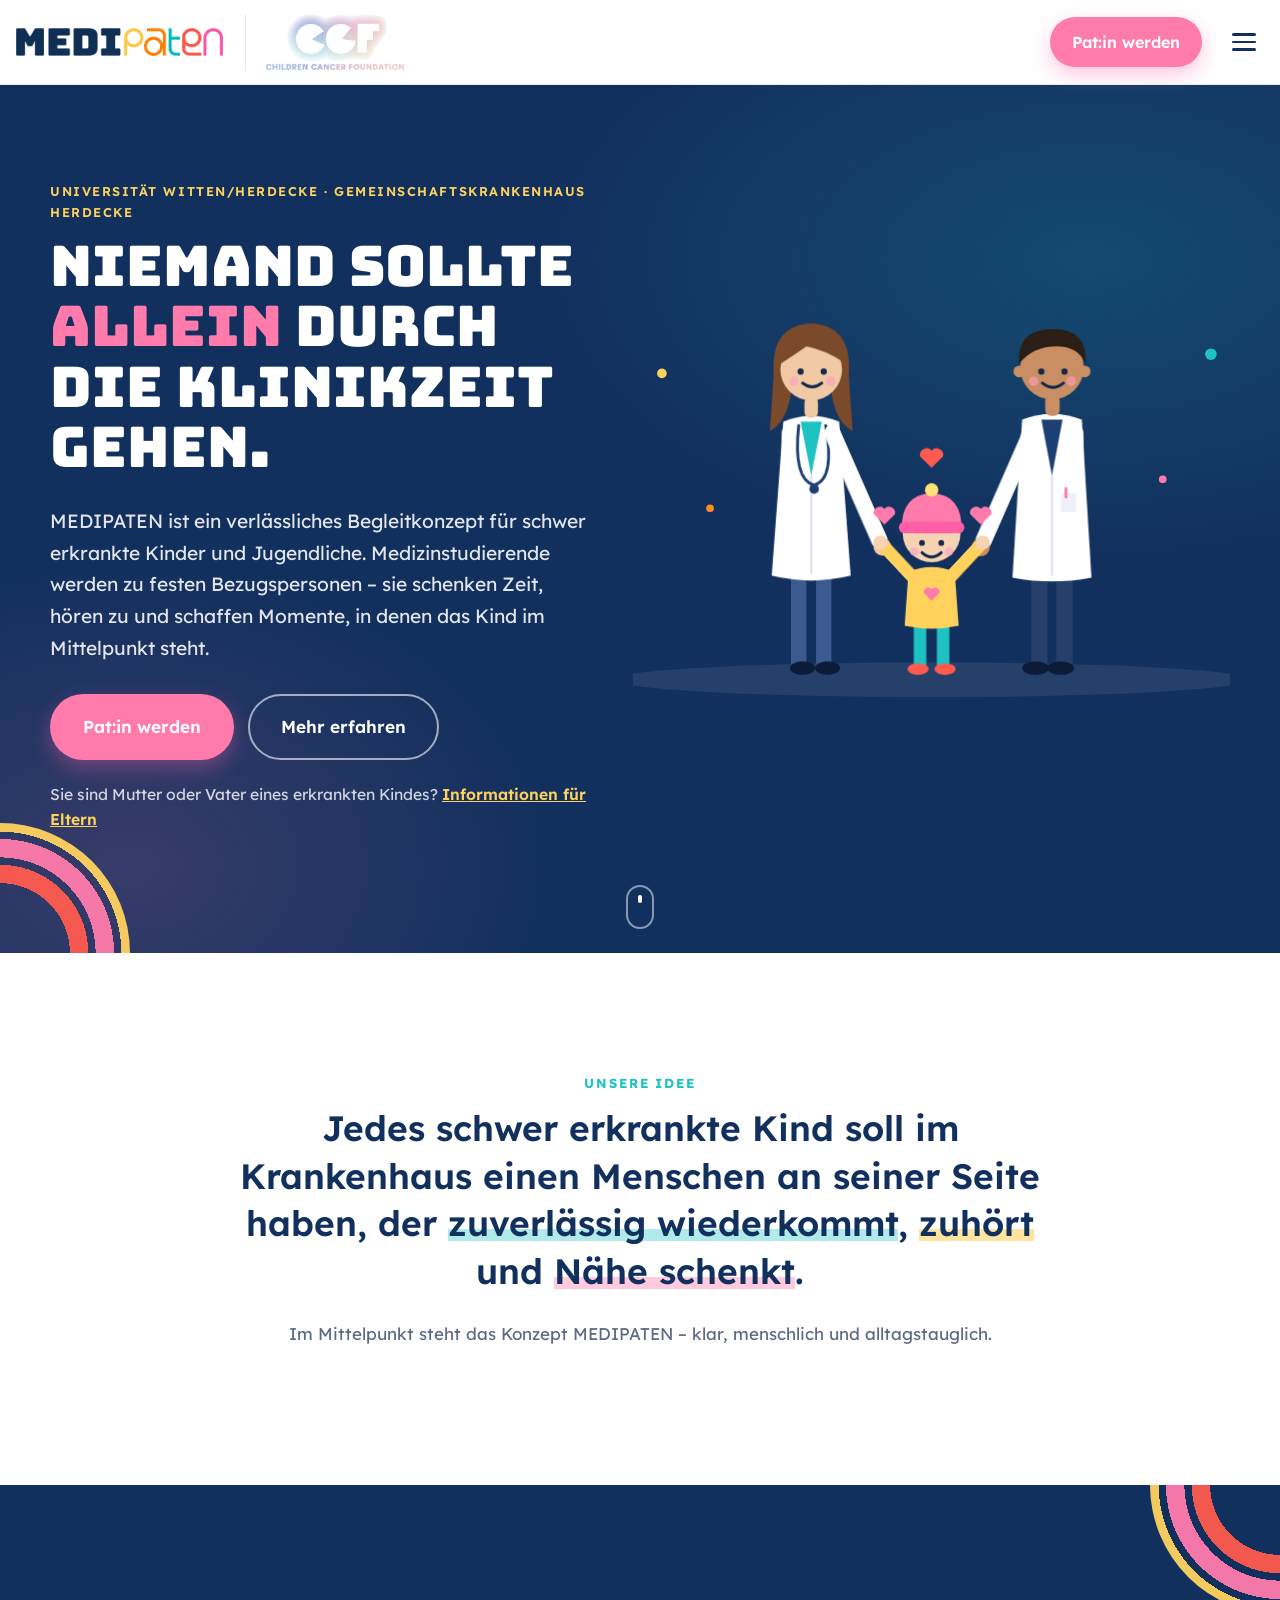
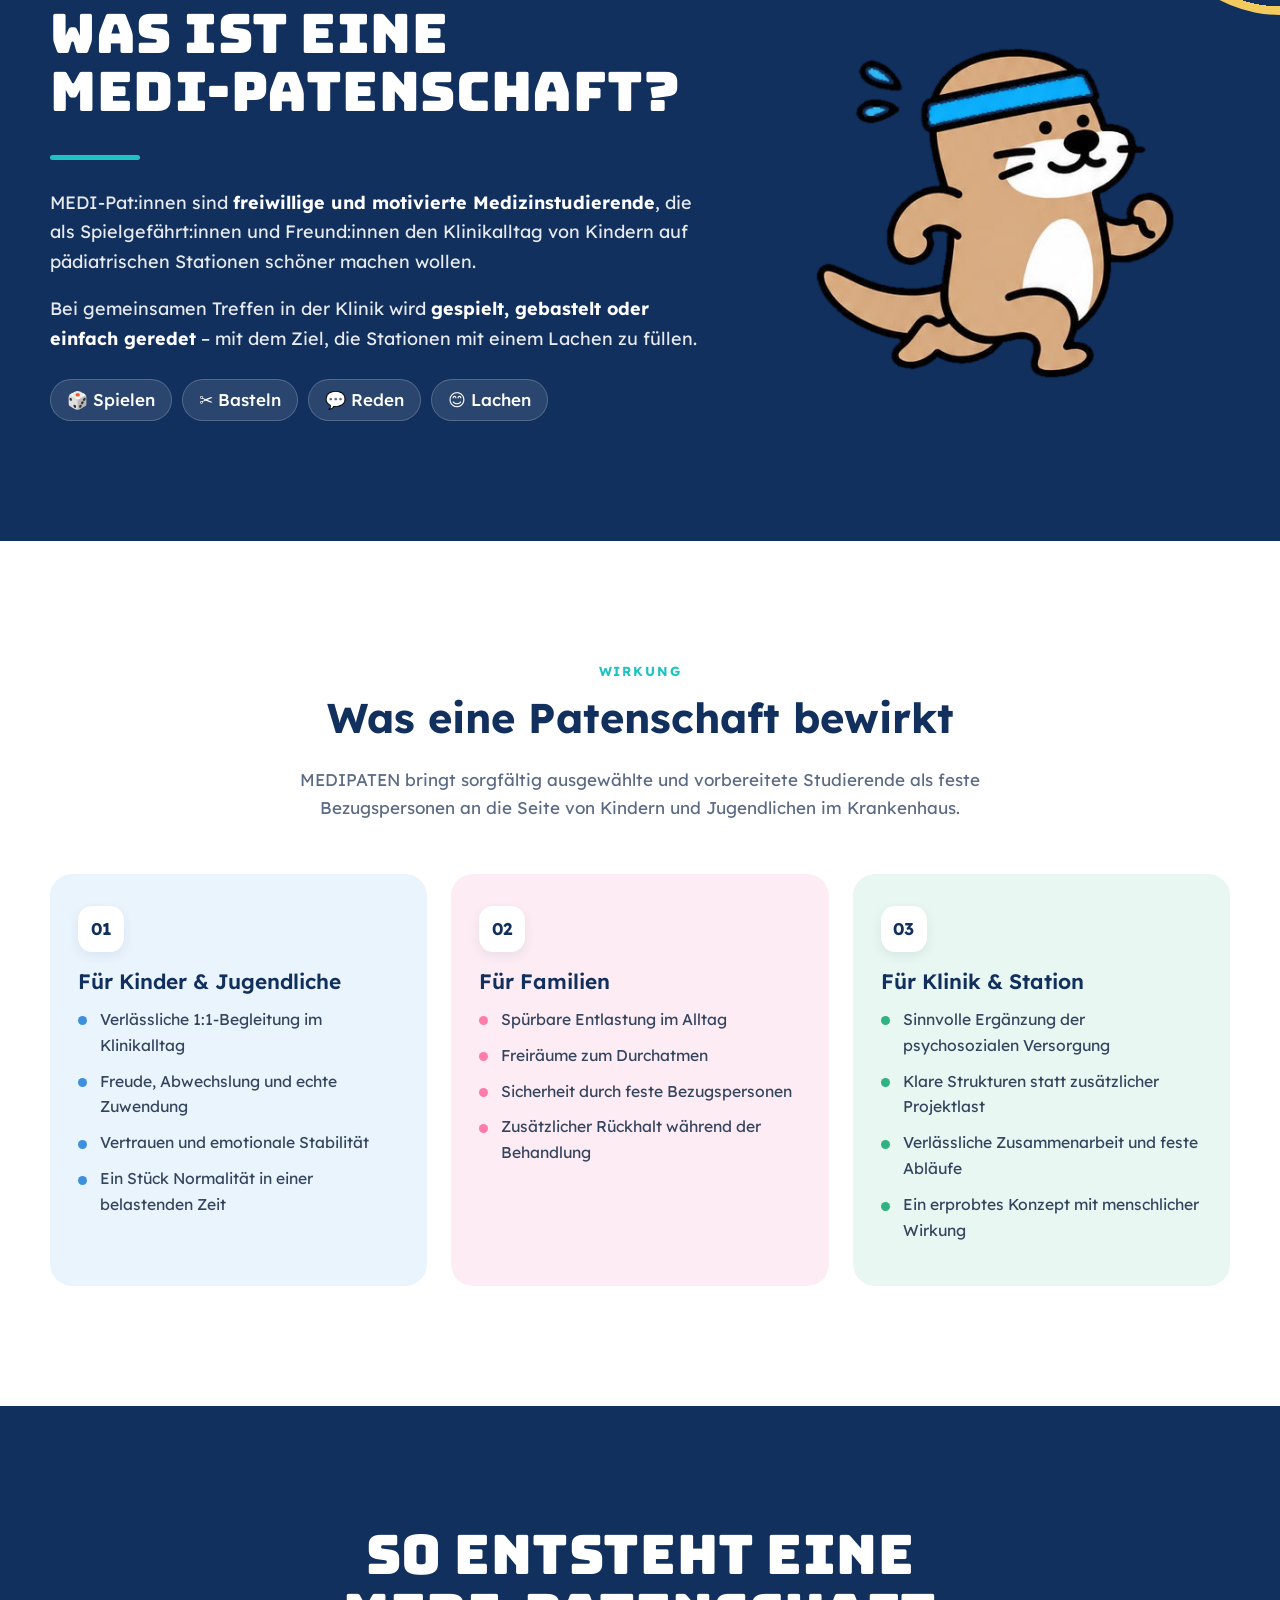
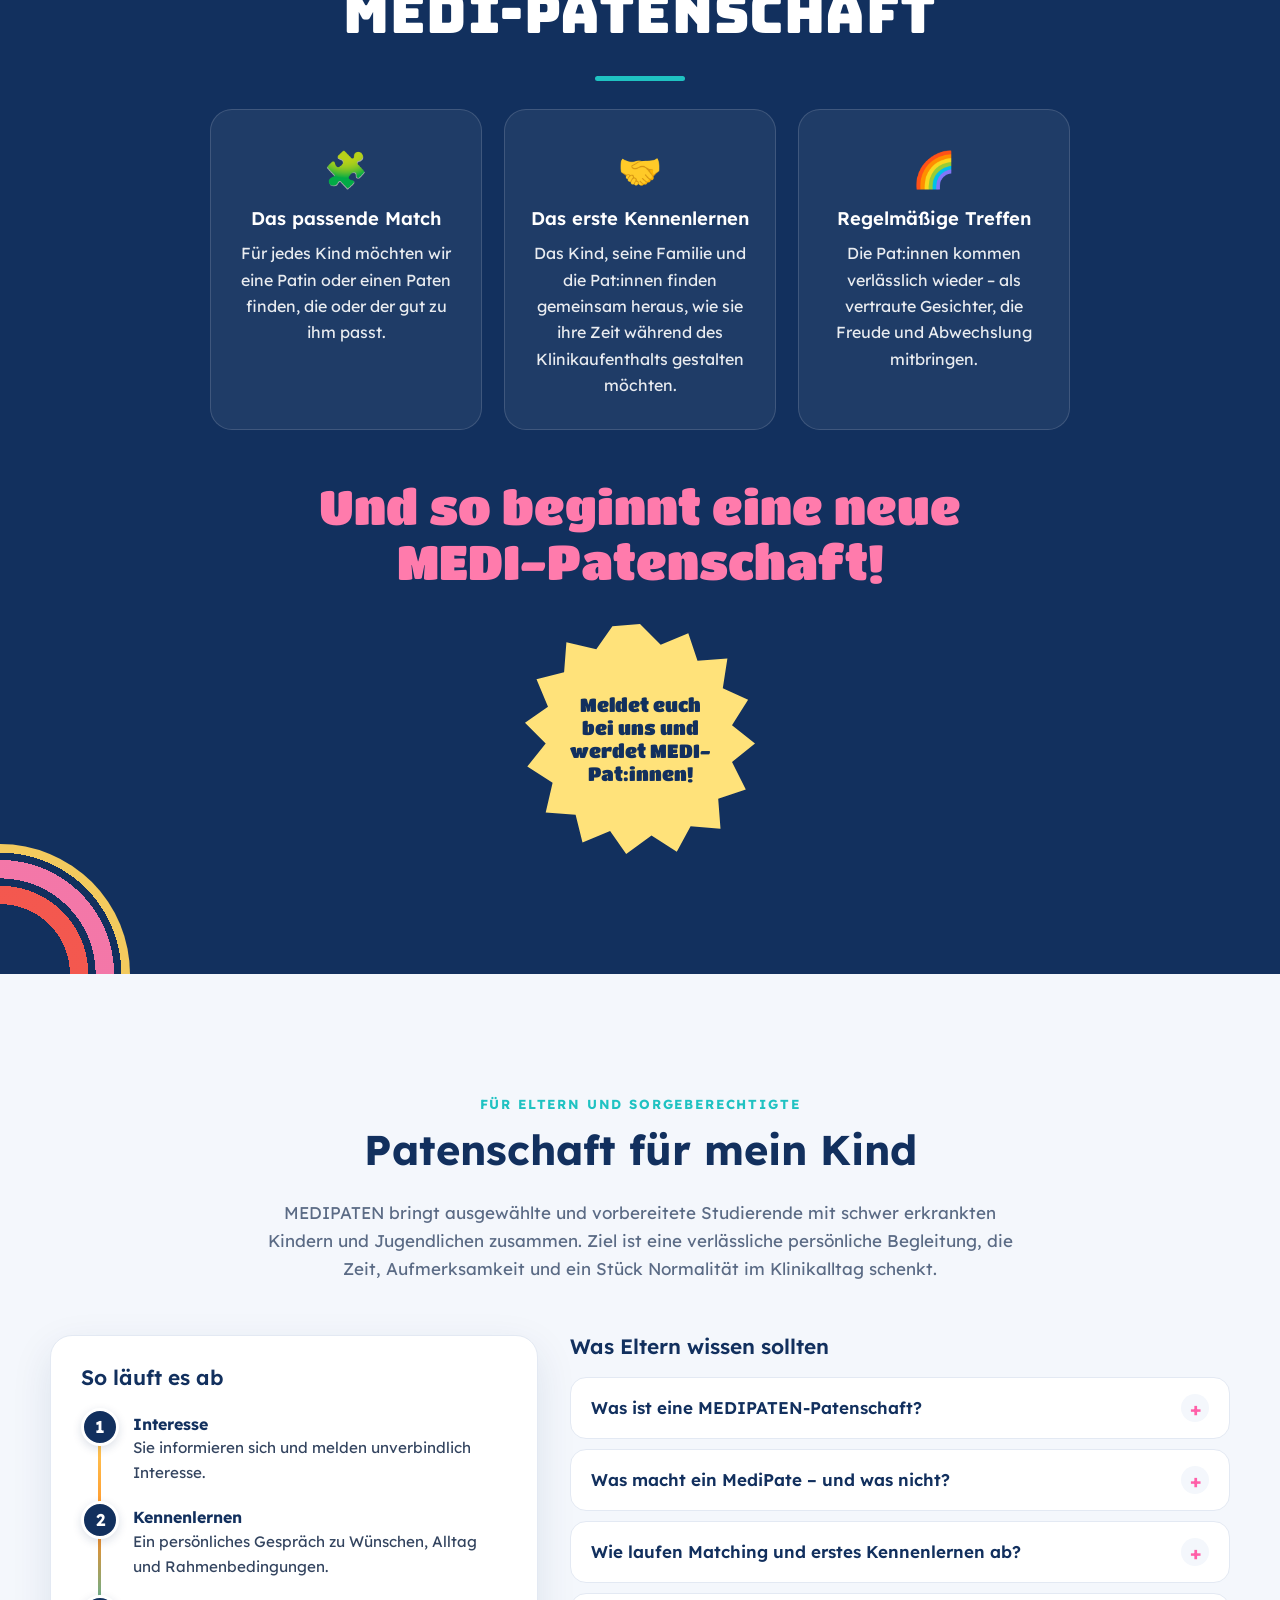
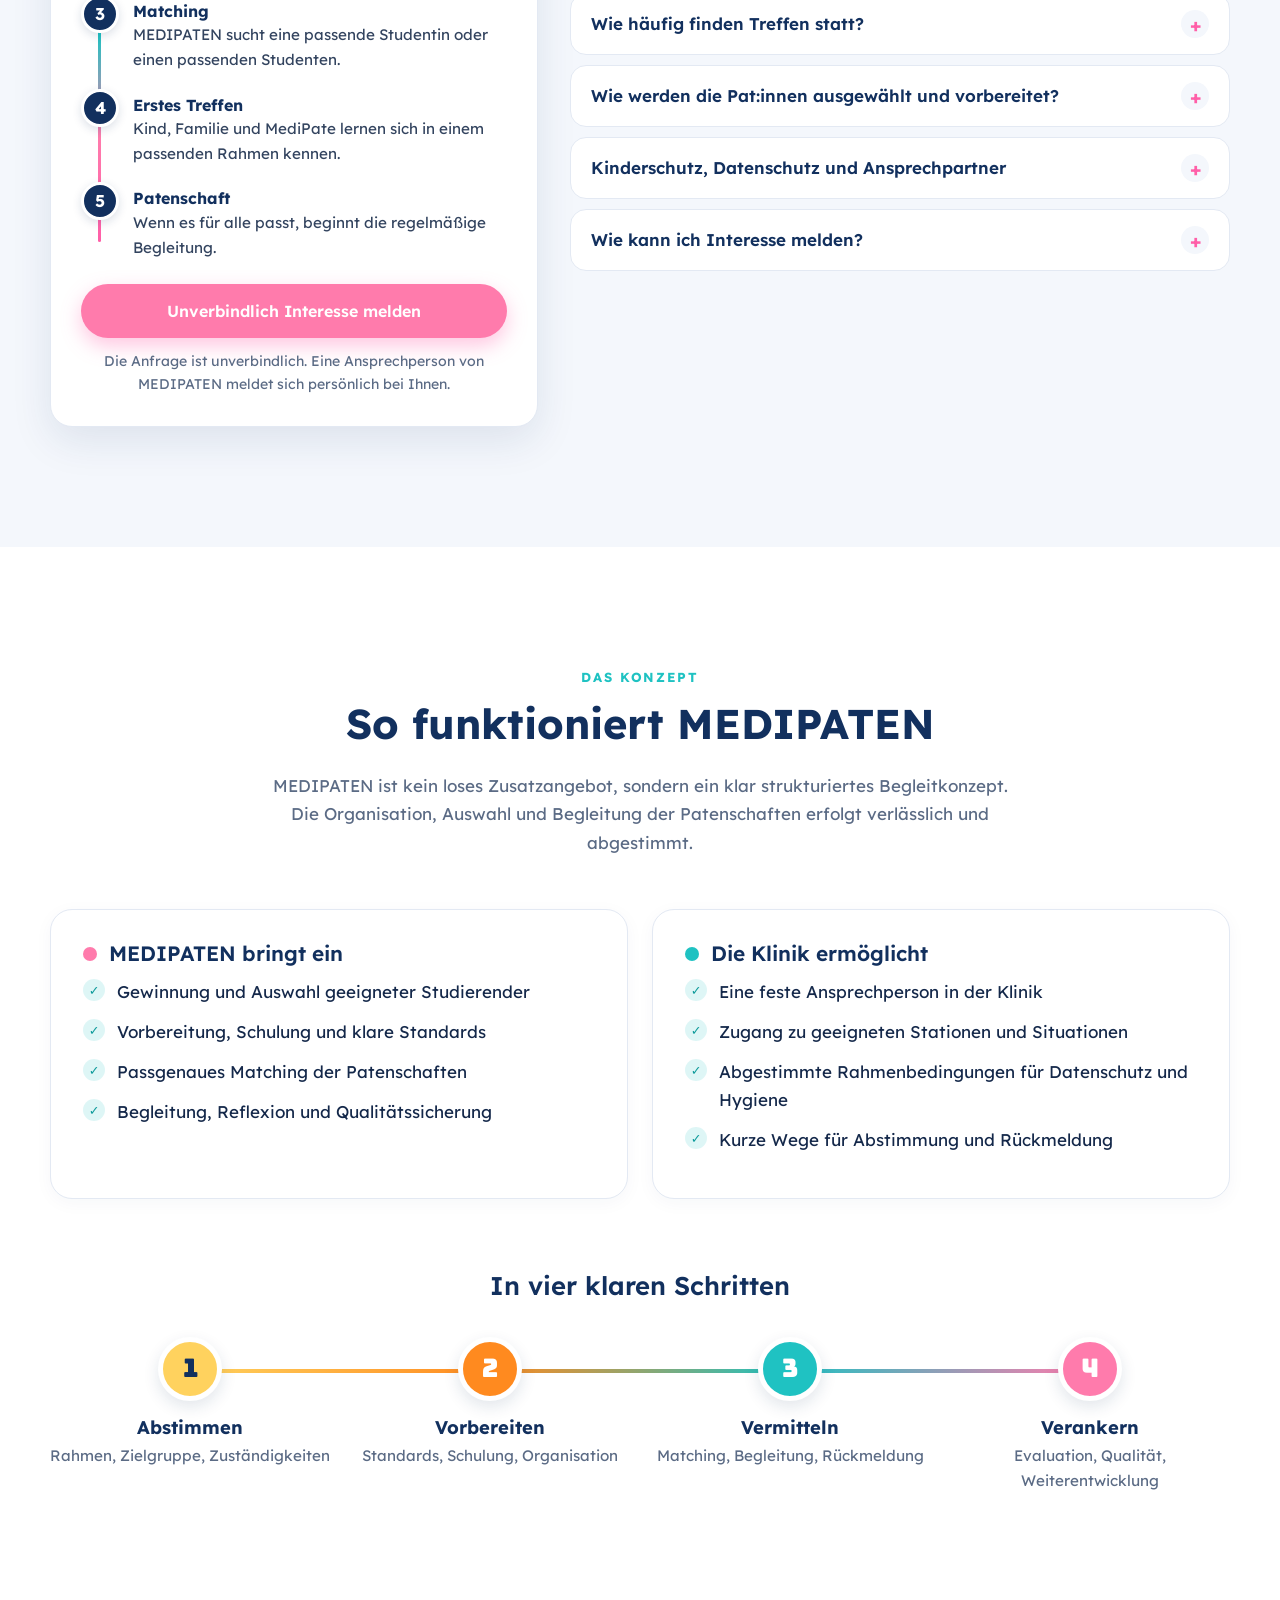
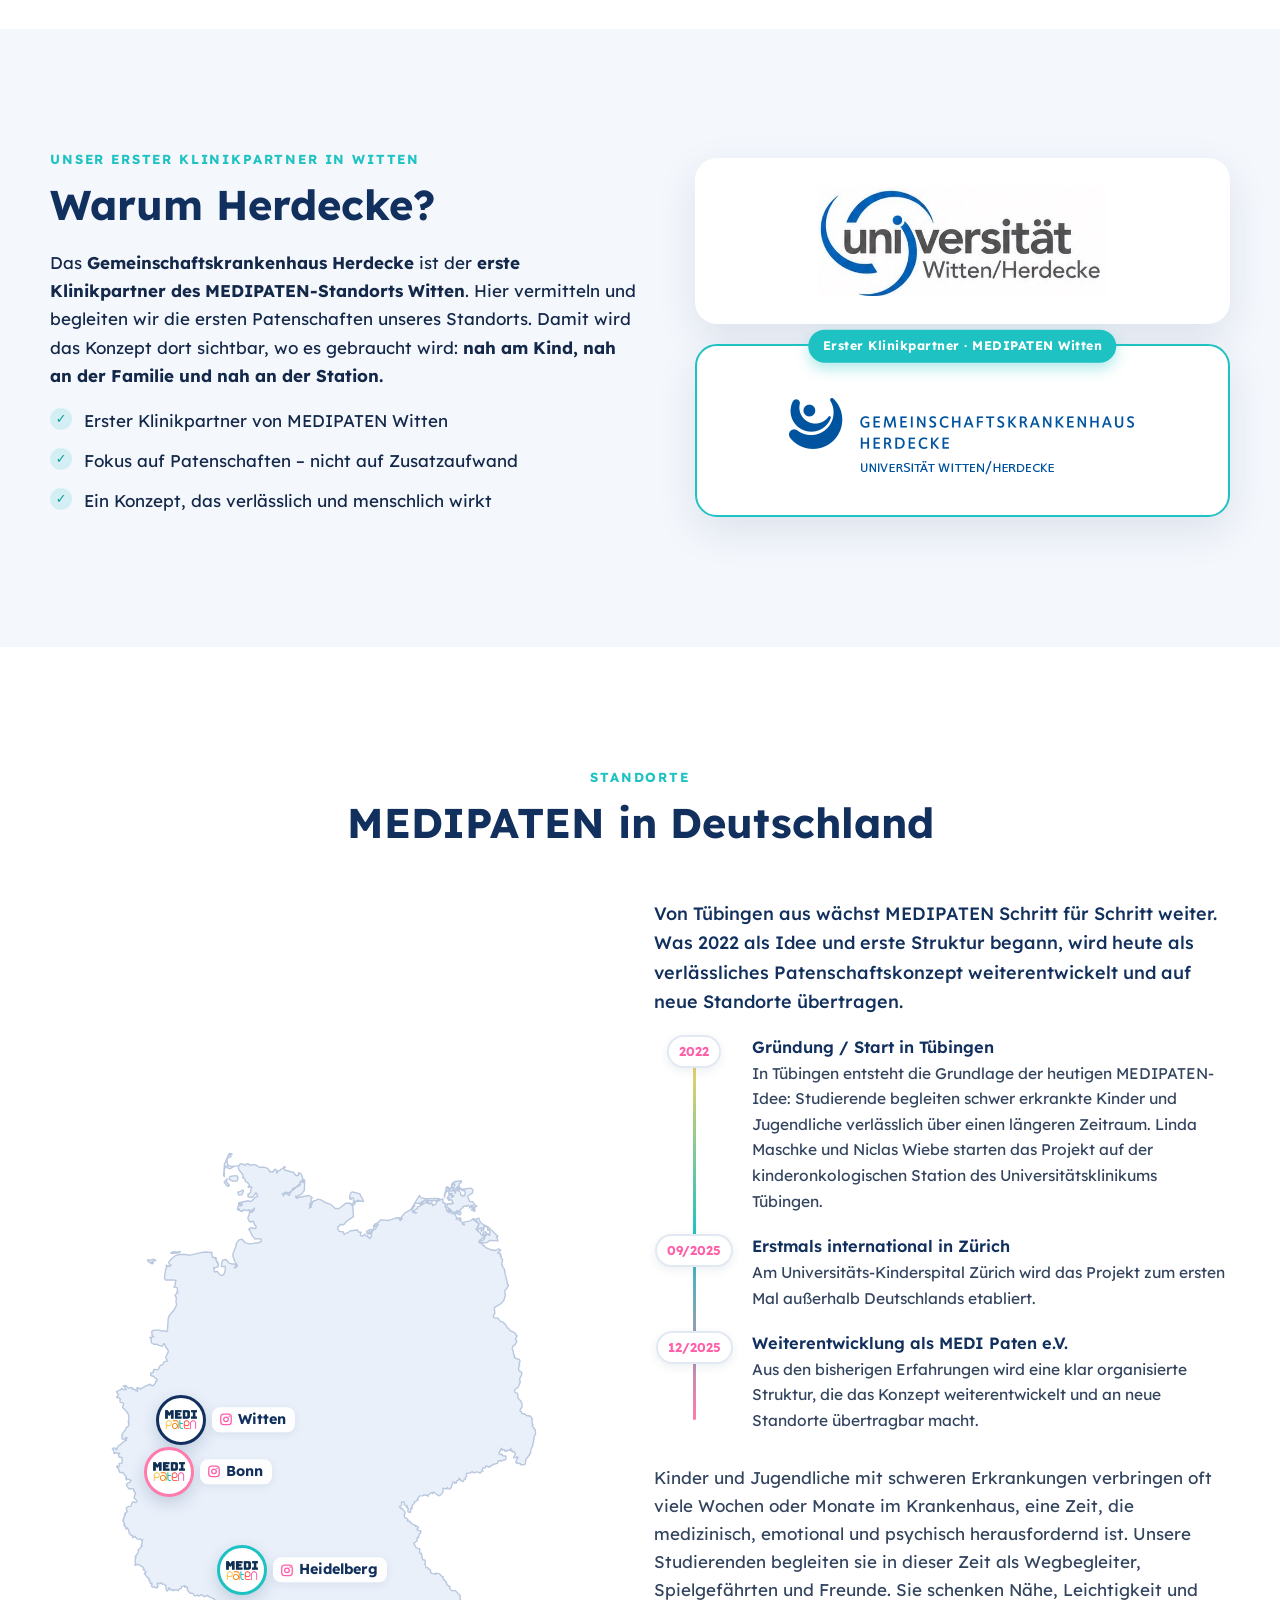
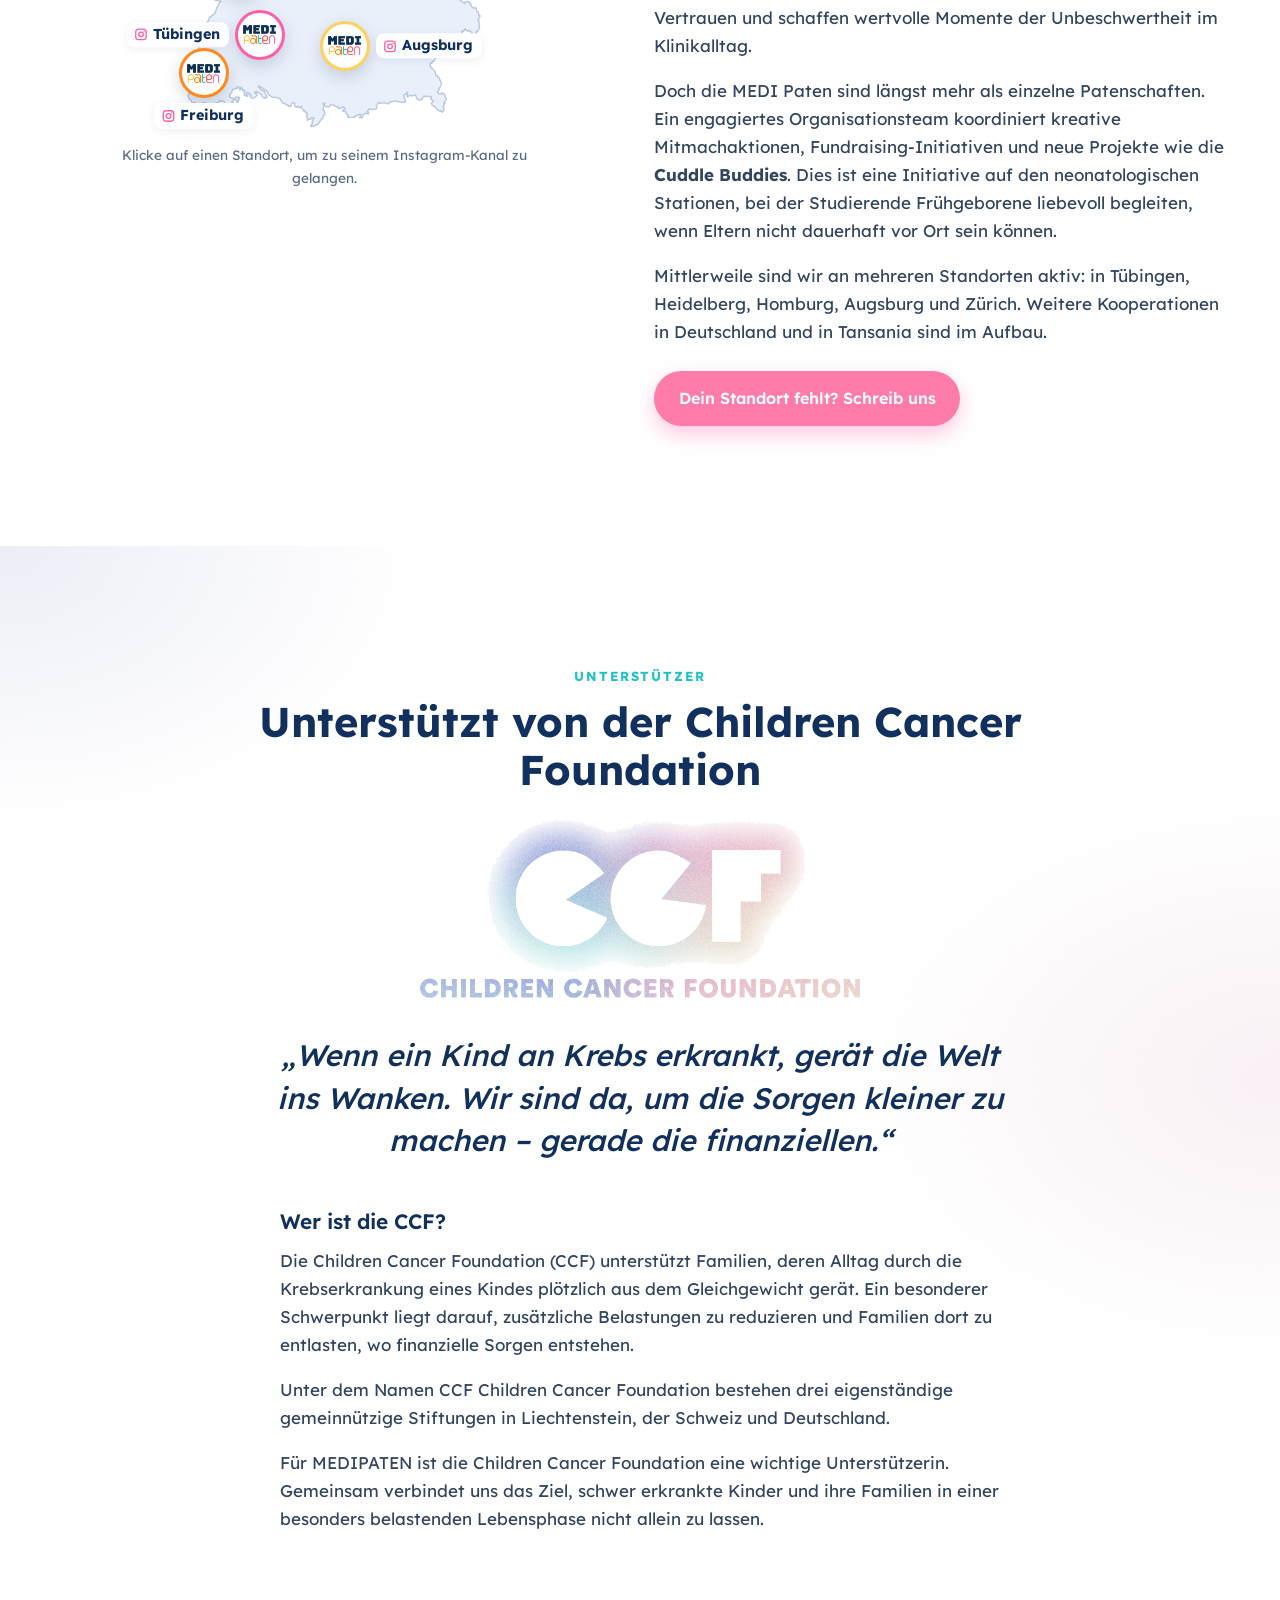
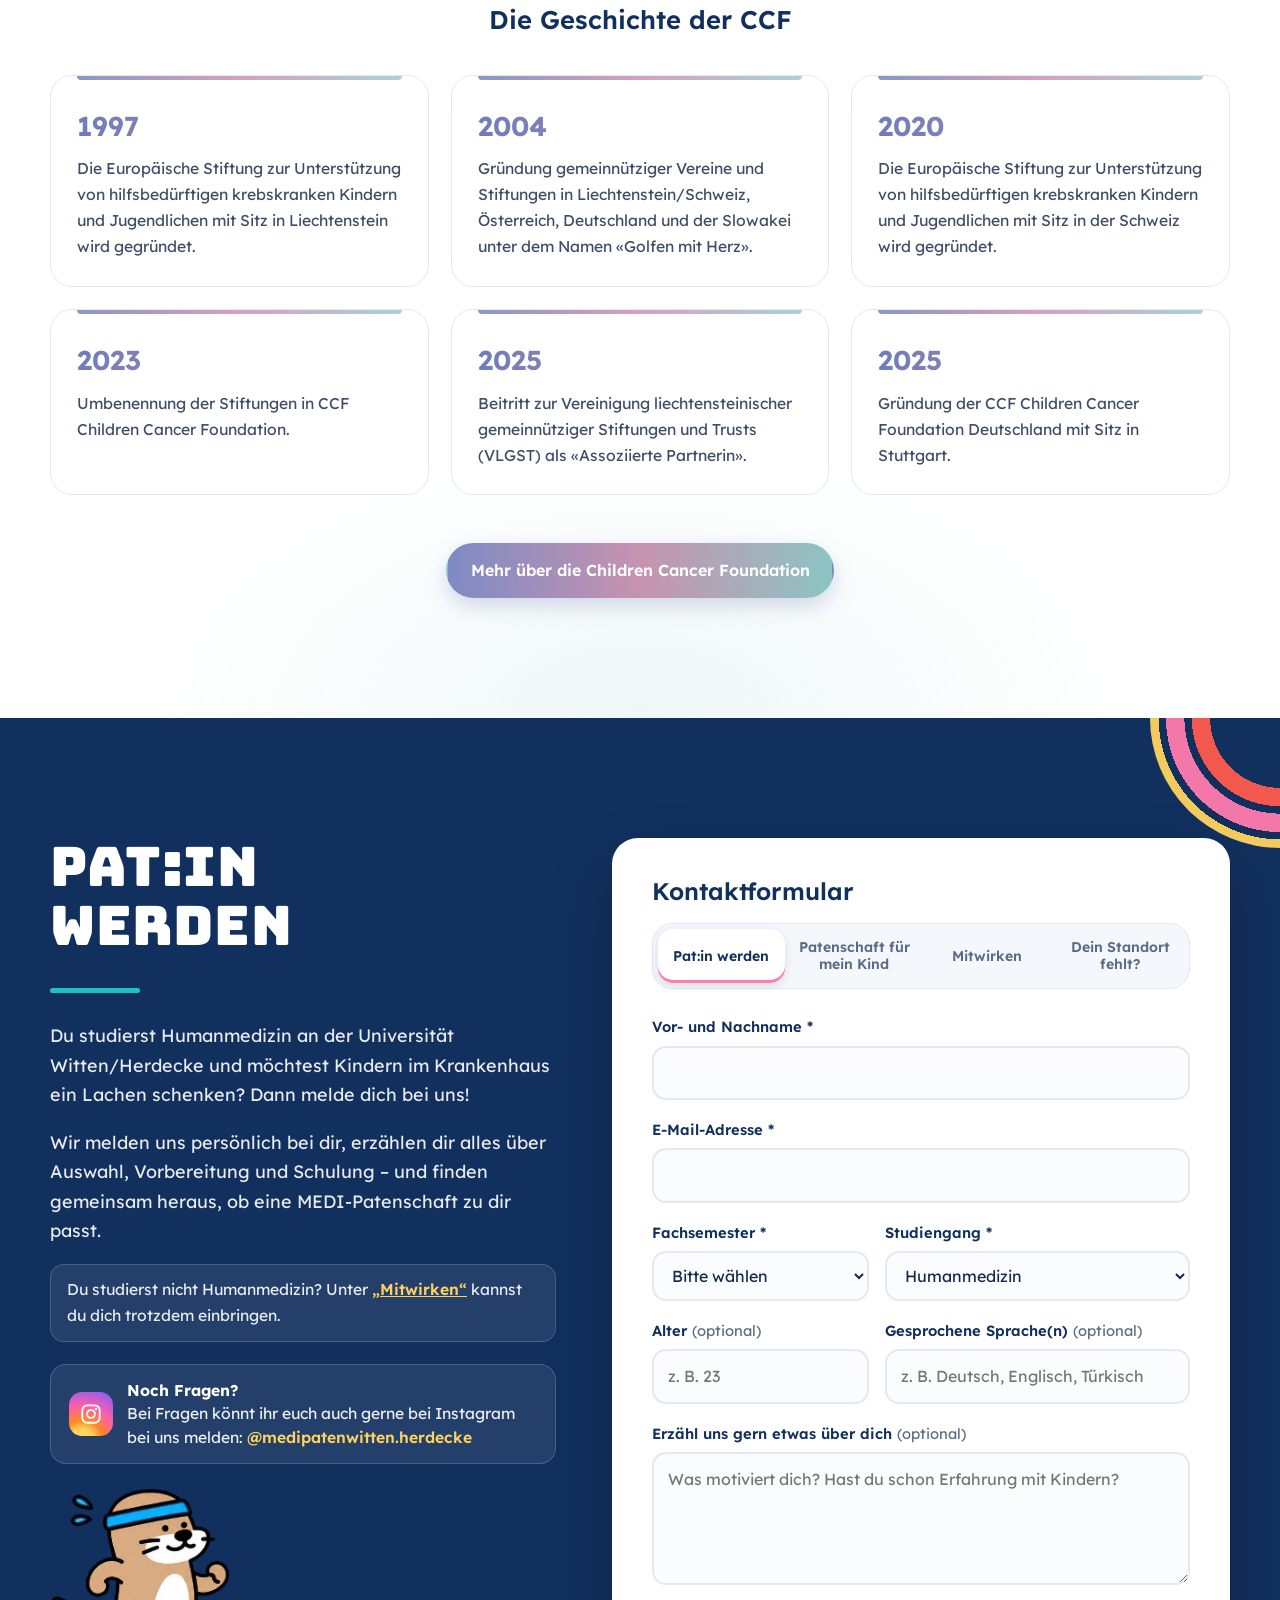
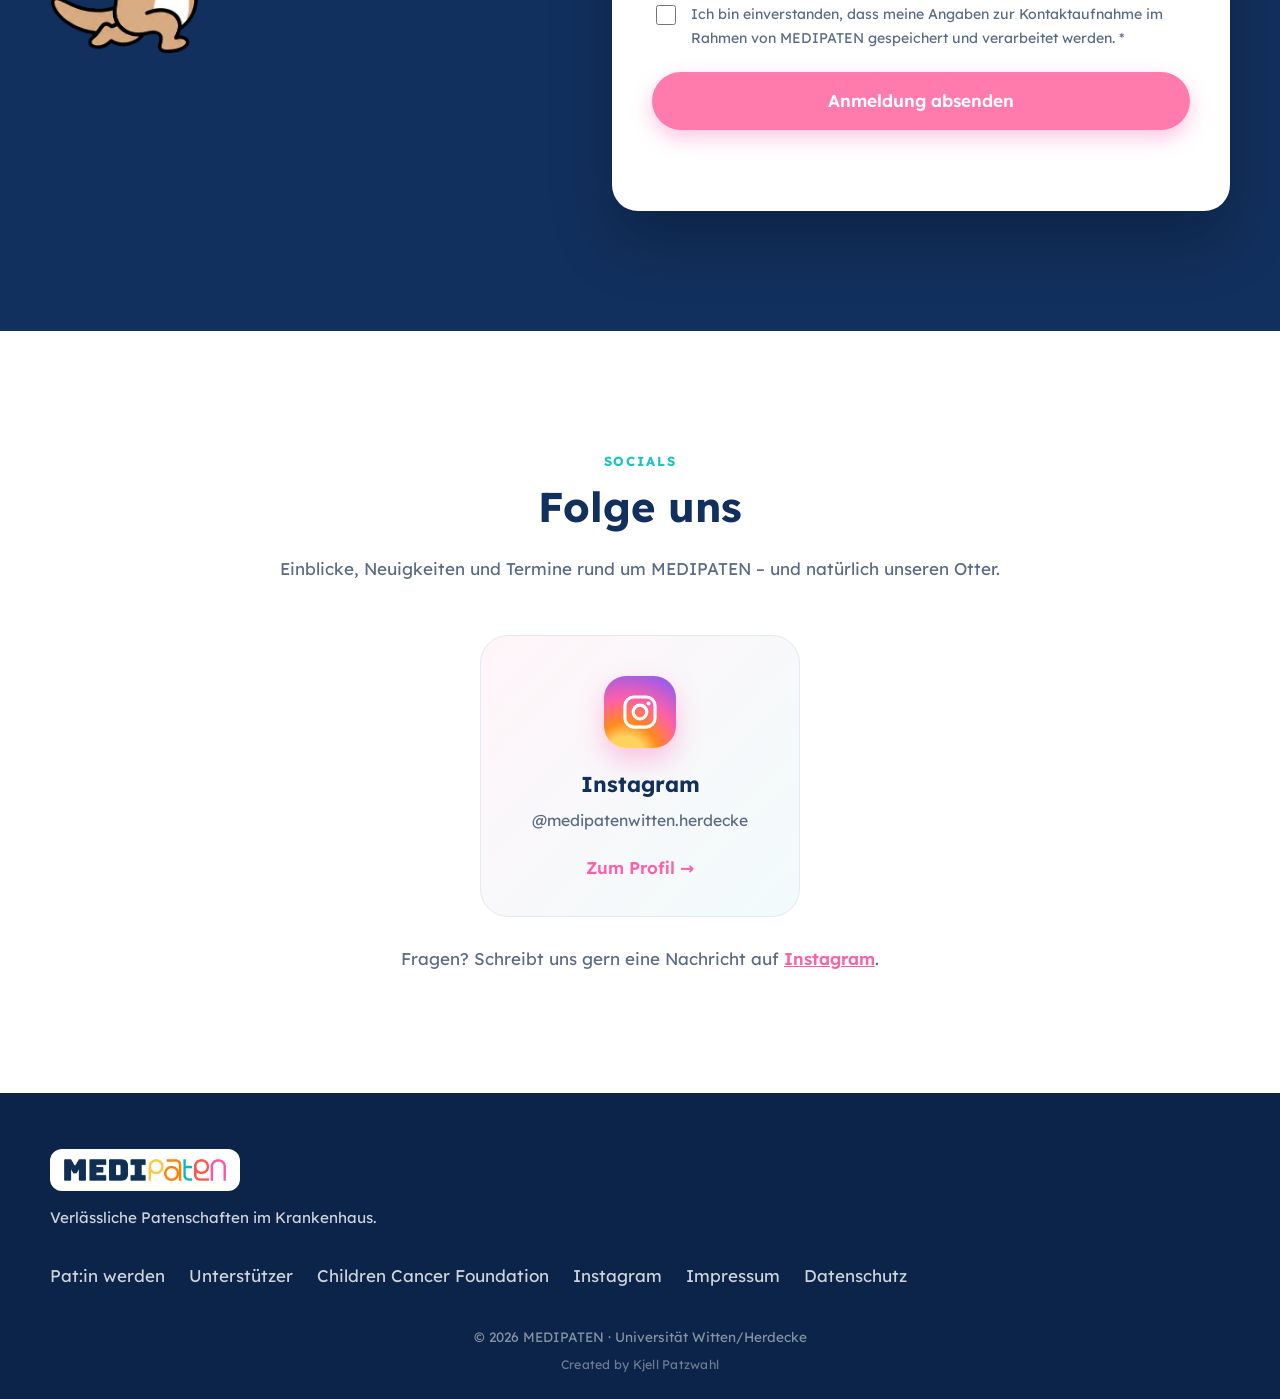
==== commit be2cf827: "Add "Created by Kjell Patzwahl" to the footer Co-Authored-By: Claude Opus 5.5 <noreply@anthropic.com" ====
--- a/index.html
+++ b/index.html
@@ -797,6 +797,7 @@
     </div>
   </div>
   <p class="copy">© <span id="year">2026</span> MEDIPATEN · Universität Witten/Herdecke</p>
+  <p class="credit">Created by Kjell Patzwahl</p>
 </footer>
 
 <script src="config.js"></script>
--- a/styles.css
+++ b/styles.css
@@ -62,7 +62,7 @@
   padding: .75em 1.4em;
   border-radius: 999px;
   font-family: var(--font-body); font-weight: 600; font-size: 1rem;
-  text-decoration: none; border: 2px solid transparent; cursor: pointer;
+  text-decoration: none; border: 2px solid transparent; cursor: pointer; text-align: center;
   transition: transform .2s ease, box-shadow .2s ease, background .2s ease, color .2s ease;
 }
 .btn:hover { transform: translateY(-2px); }
@@ -135,7 +135,7 @@
   color: #fff;
   padding: clamp(56px, 8vw, 96px) 0 clamp(80px, 10vw, 120px);
 }
-.hero-inner { display: grid; grid-template-columns: 1fr 1.1fr; gap: 40px; align-items: center; }
+.hero-inner { display: grid; grid-template-columns: 1fr 1.1fr; gap: 40px; align-items: center; position: relative; z-index: 1; }
 .eyebrow { font-size: .8rem; letter-spacing: .12em; text-transform: uppercase; color: var(--yellow); font-weight: 600; }
 .hero h1 { font-family: var(--font-display); font-weight: 400; text-transform: uppercase; font-size: clamp(2.1rem, 4.4vw, 3.5rem); line-height: 1.08; margin-bottom: .5em; }
 .hl-pink { color: var(--pink); }
@@ -553,6 +553,7 @@
 .footer-links a { text-decoration: none; }
 .footer-links a:hover { color: var(--pink); }
 .copy { text-align: center; font-size: .85rem; color: rgba(255,255,255,.5); margin: 36px 0 0; }
+.credit { text-align: center; font-size: .78rem; color: rgba(255,255,255,.4); margin: 6px 0 0; letter-spacing: .02em; }
 
 /* ---------- Reveal on scroll ---------- */
 .reveal { opacity: 0; transform: translateY(26px); transition: opacity .8s ease, transform .8s cubic-bezier(.2,.7,.2,1); }
@@ -608,6 +609,9 @@
   .tl-item::after { content: ""; position: absolute; left: -27px; top: 34px; width: 15px; height: 15px; border-radius: 50%; background: #fff; border: 3px solid var(--ccf-2); }
 }
 @media (max-width: 560px) {
+  /* Regenbogen im Hero kleiner und unter den Text, damit nichts verdeckt wird */
+  .hero { padding-bottom: 110px; }
+  .hero .rainbow-left { width: 170px; height: 170px; left: -85px; bottom: -85px; }
   .pin-logo { width: 38px; height: 38px; border-width: 2.5px; }
   .pin-right .pin-label { left: 24px; }
   .pin-left .pin-label { right: 24px; }
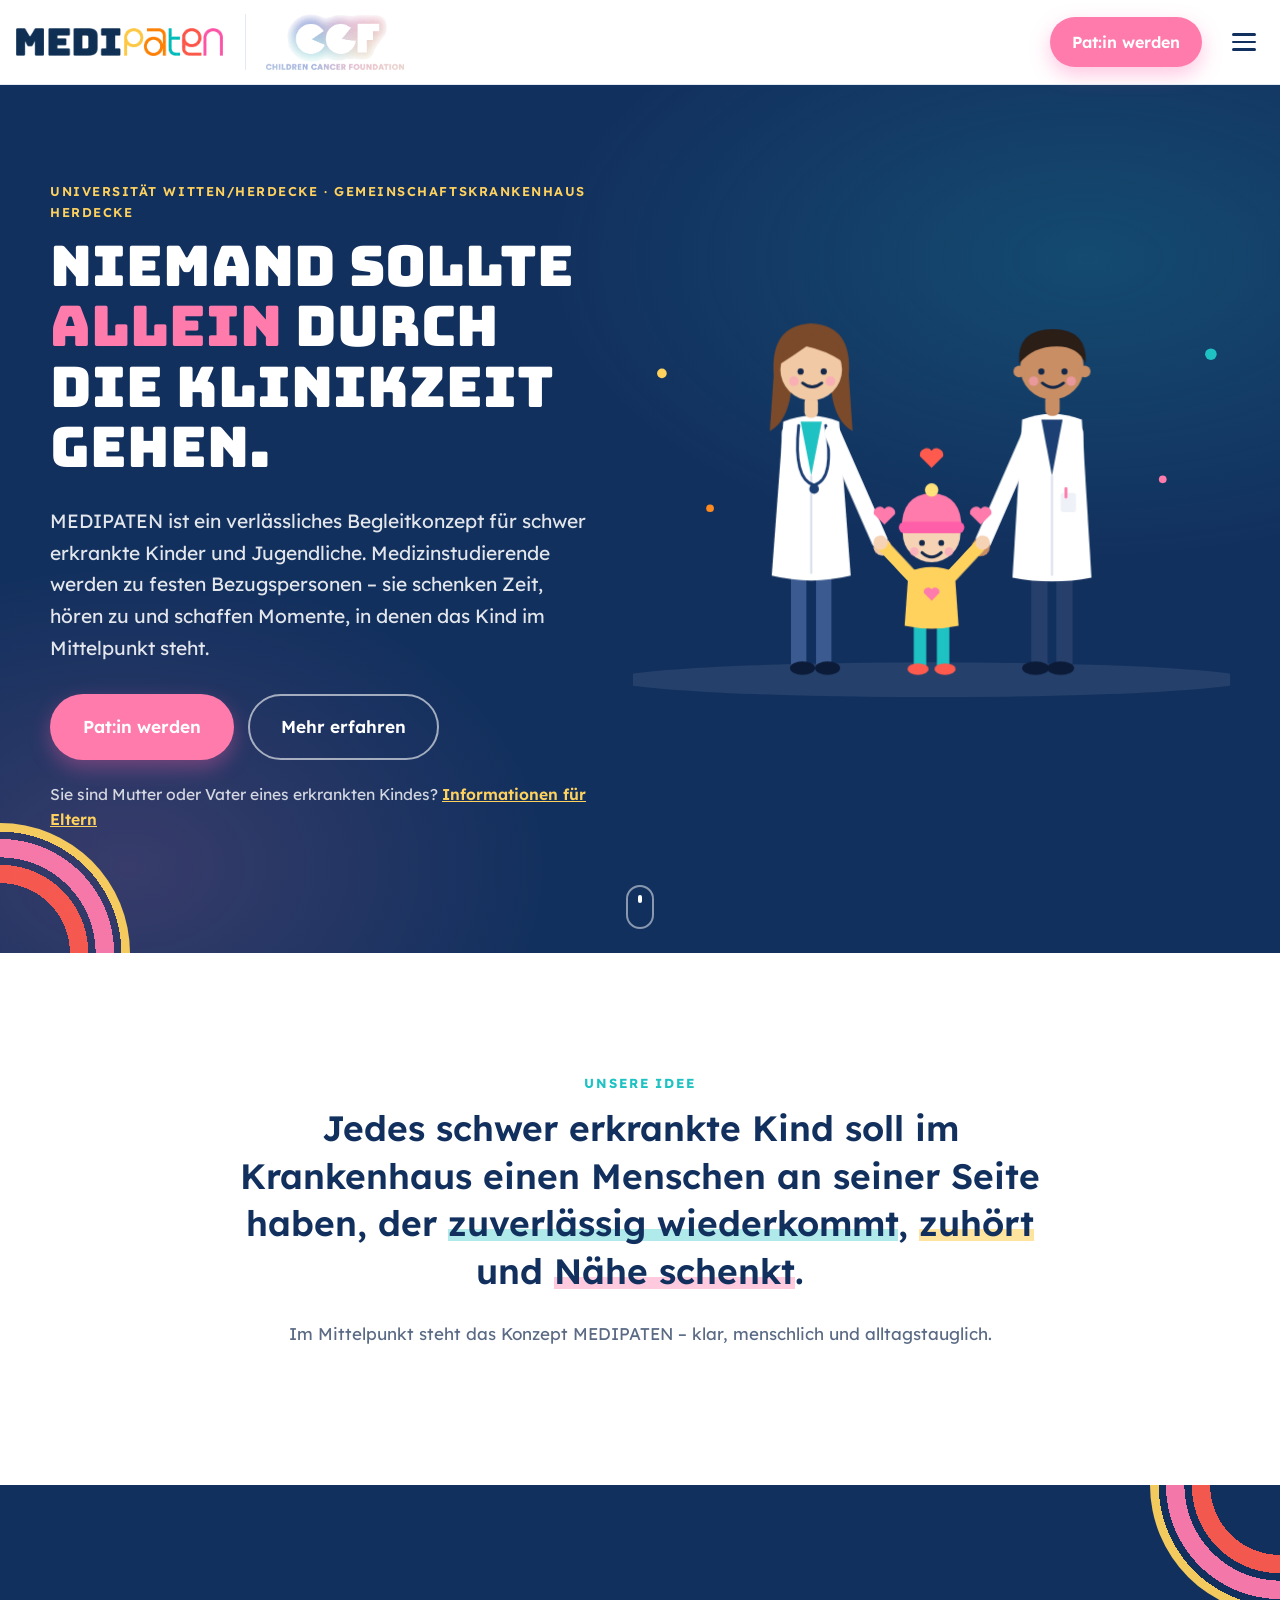
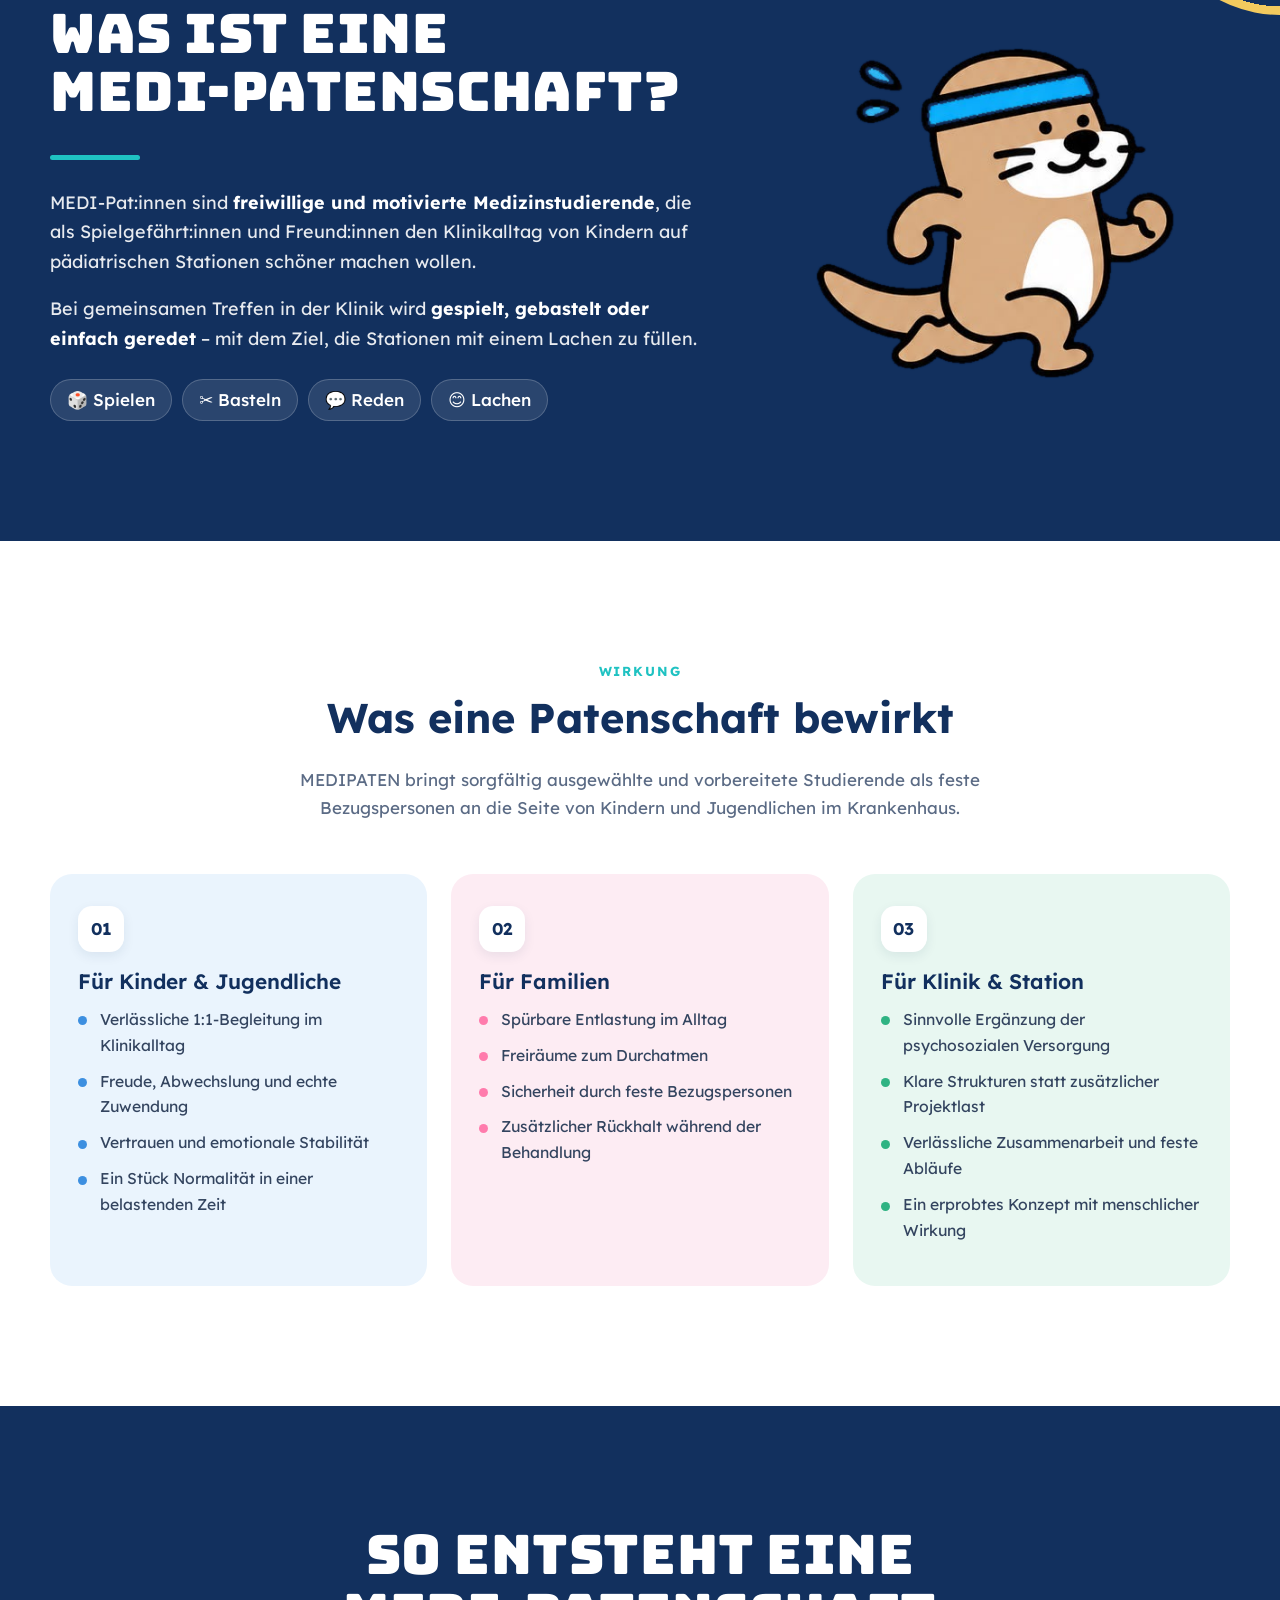
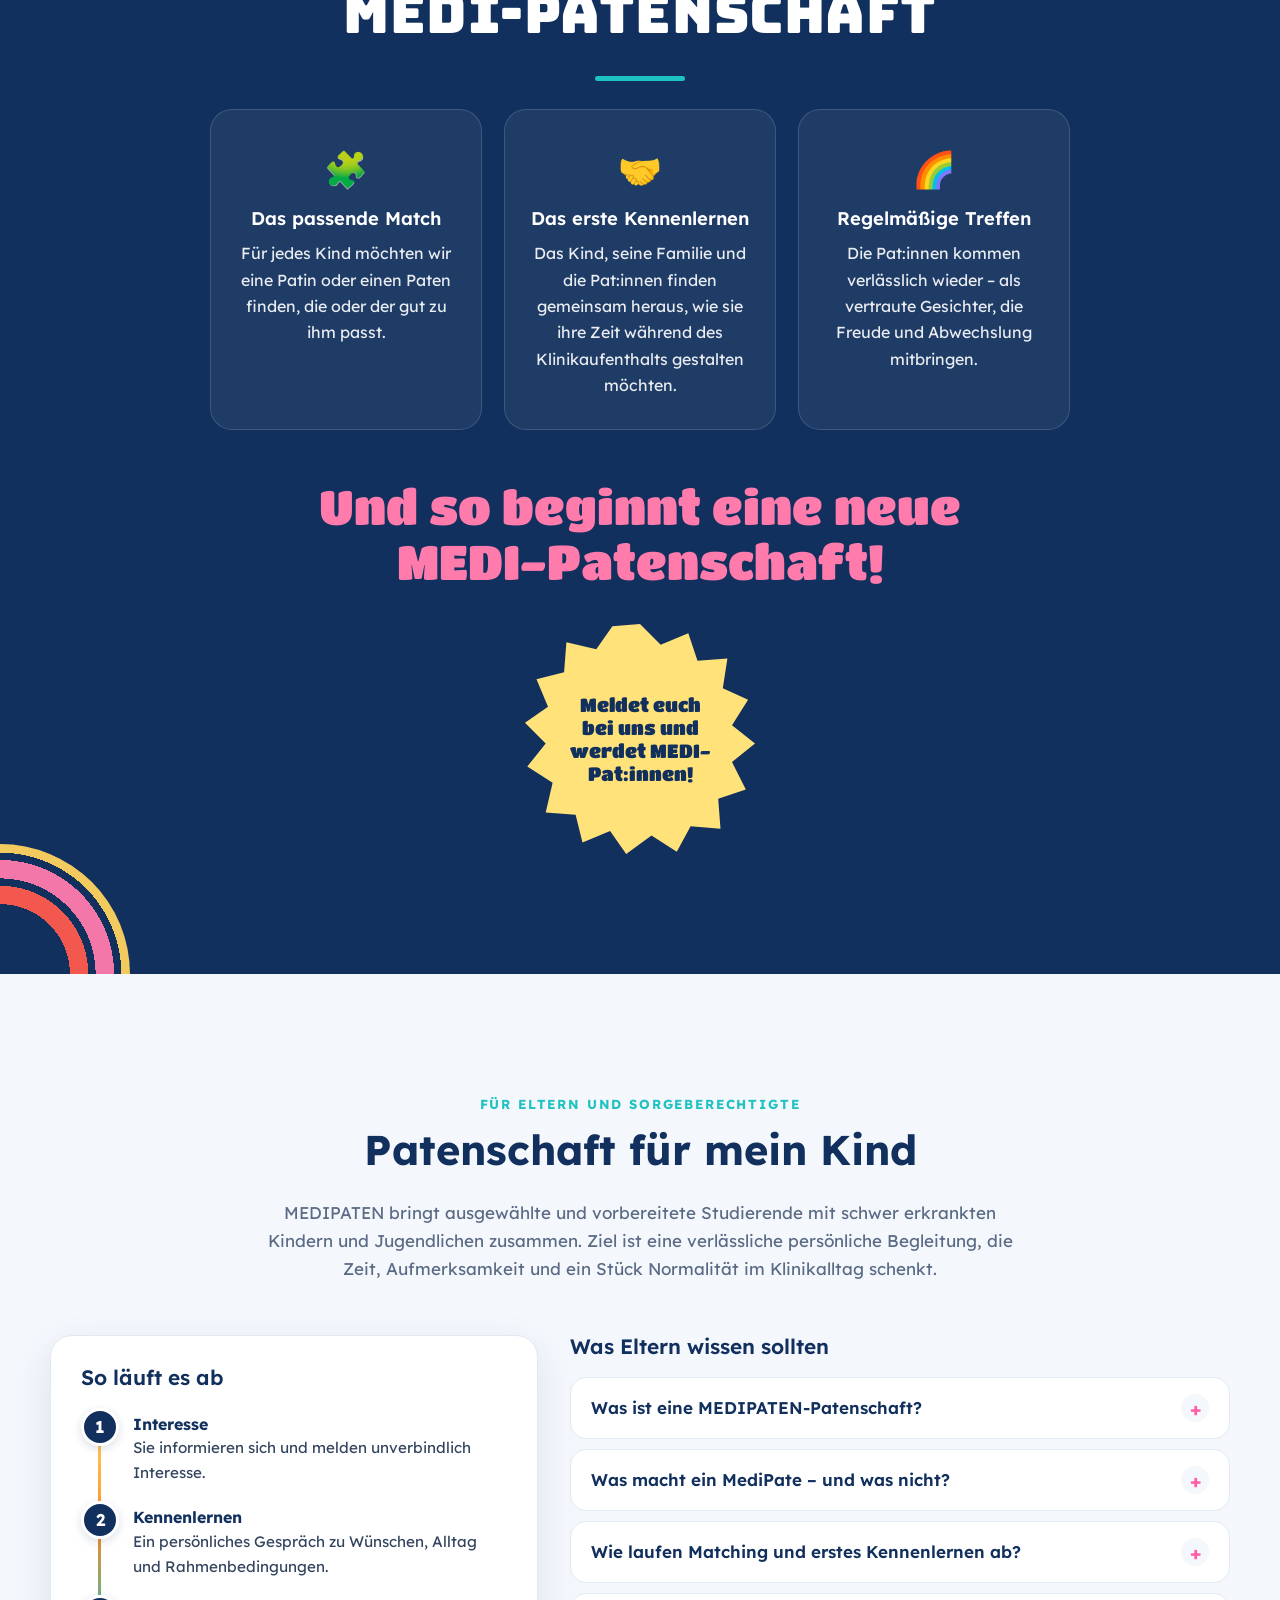
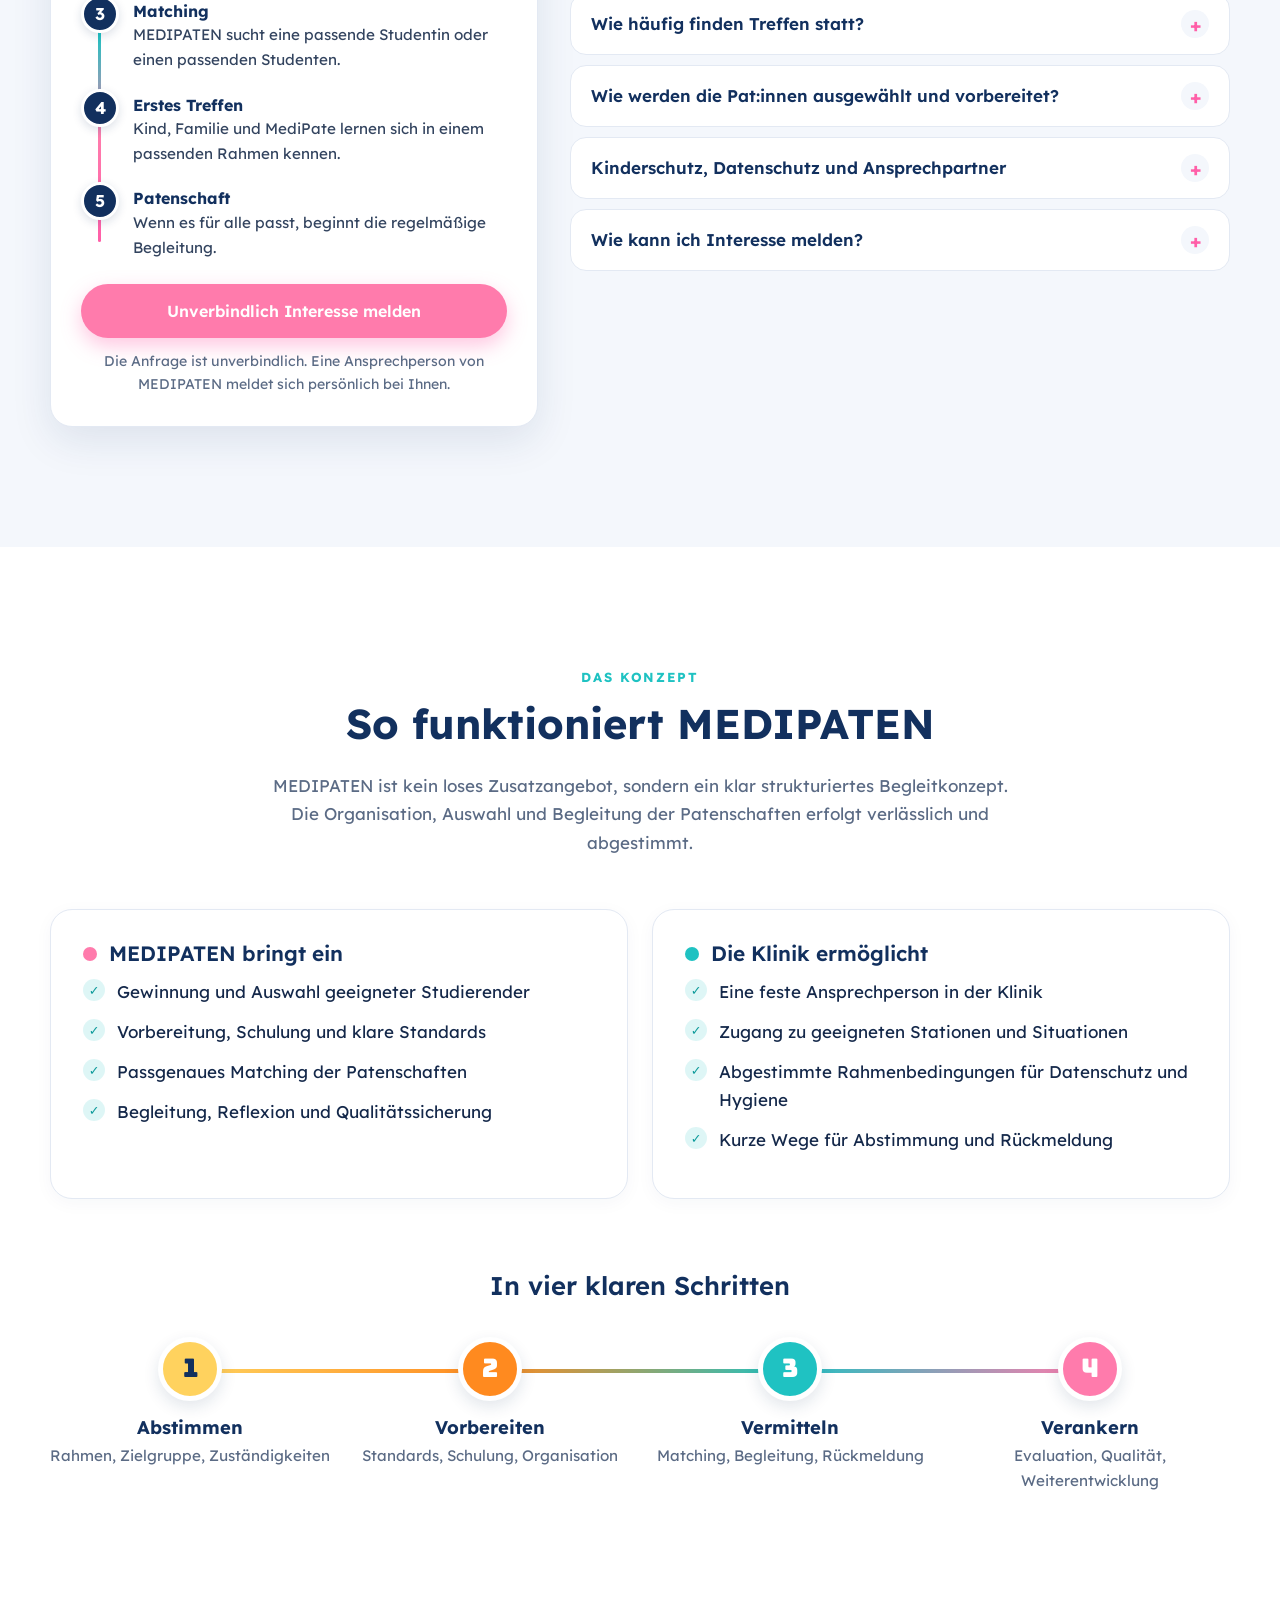
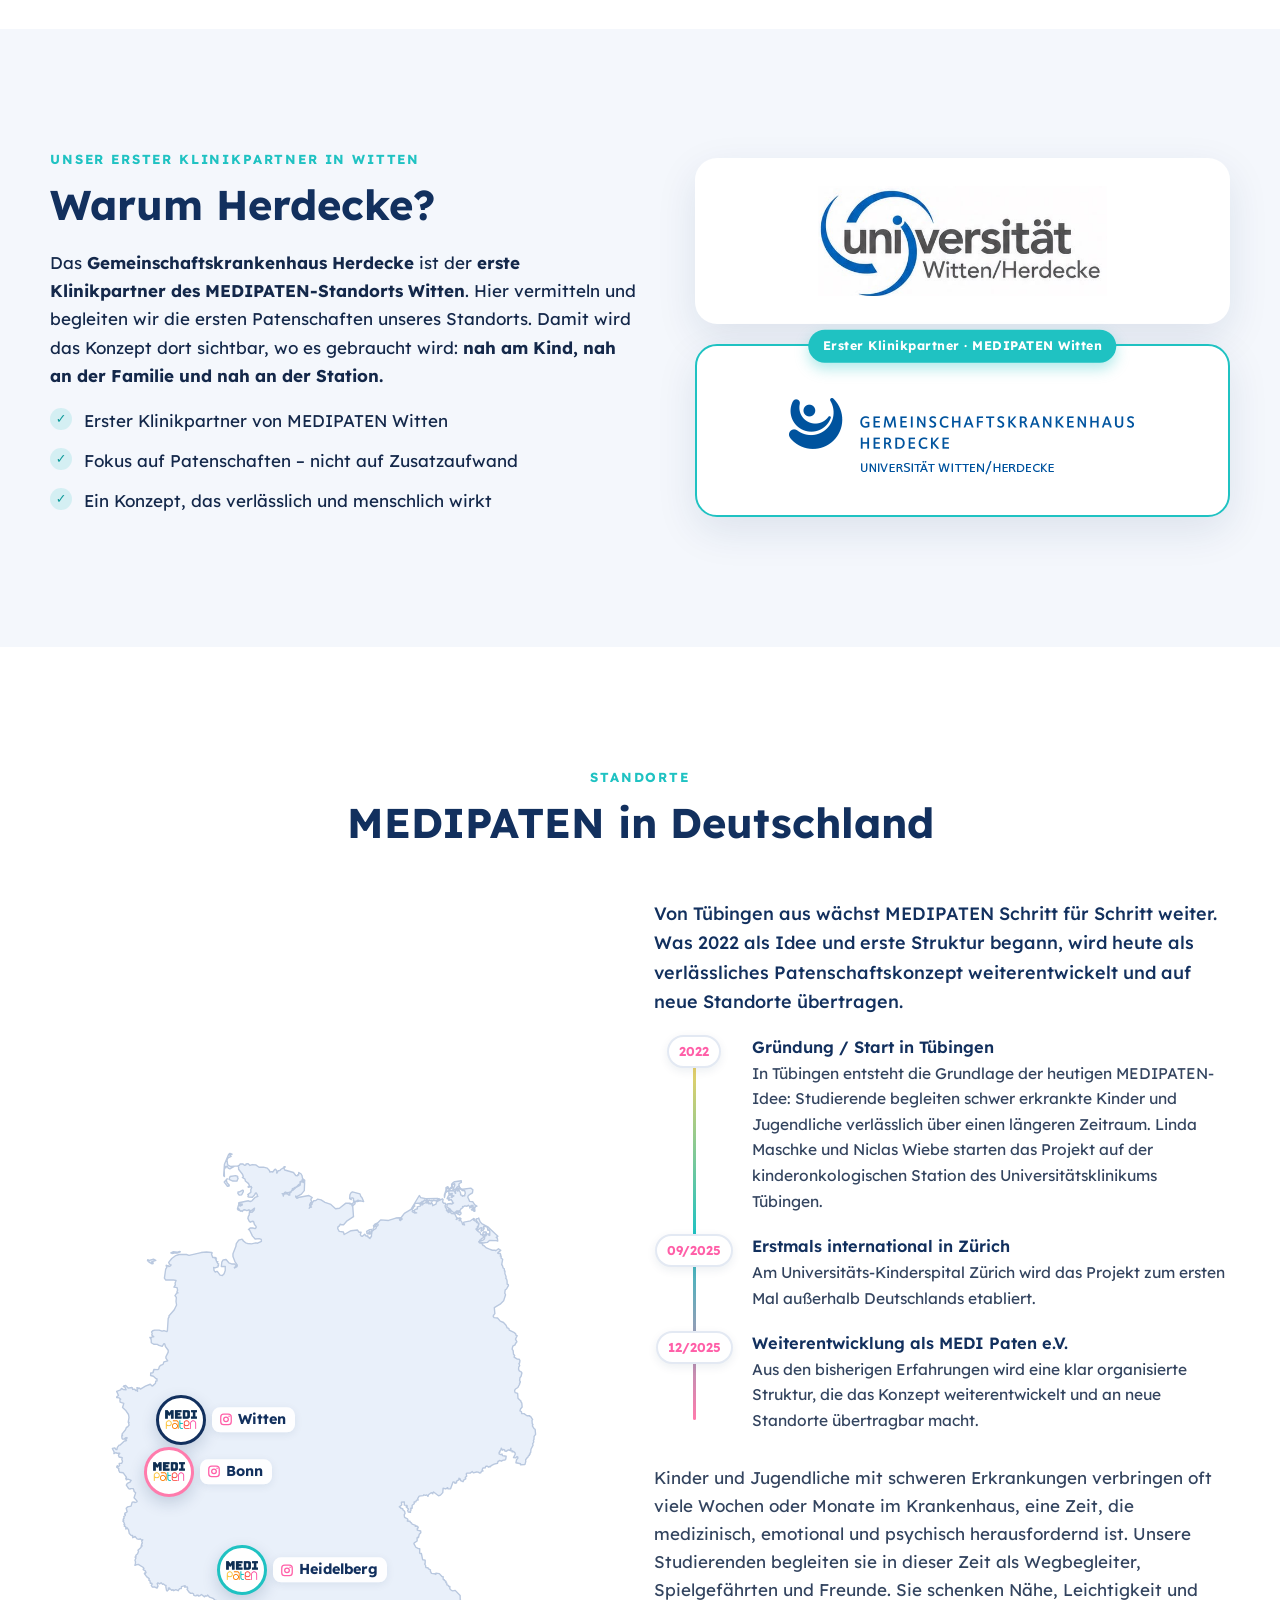
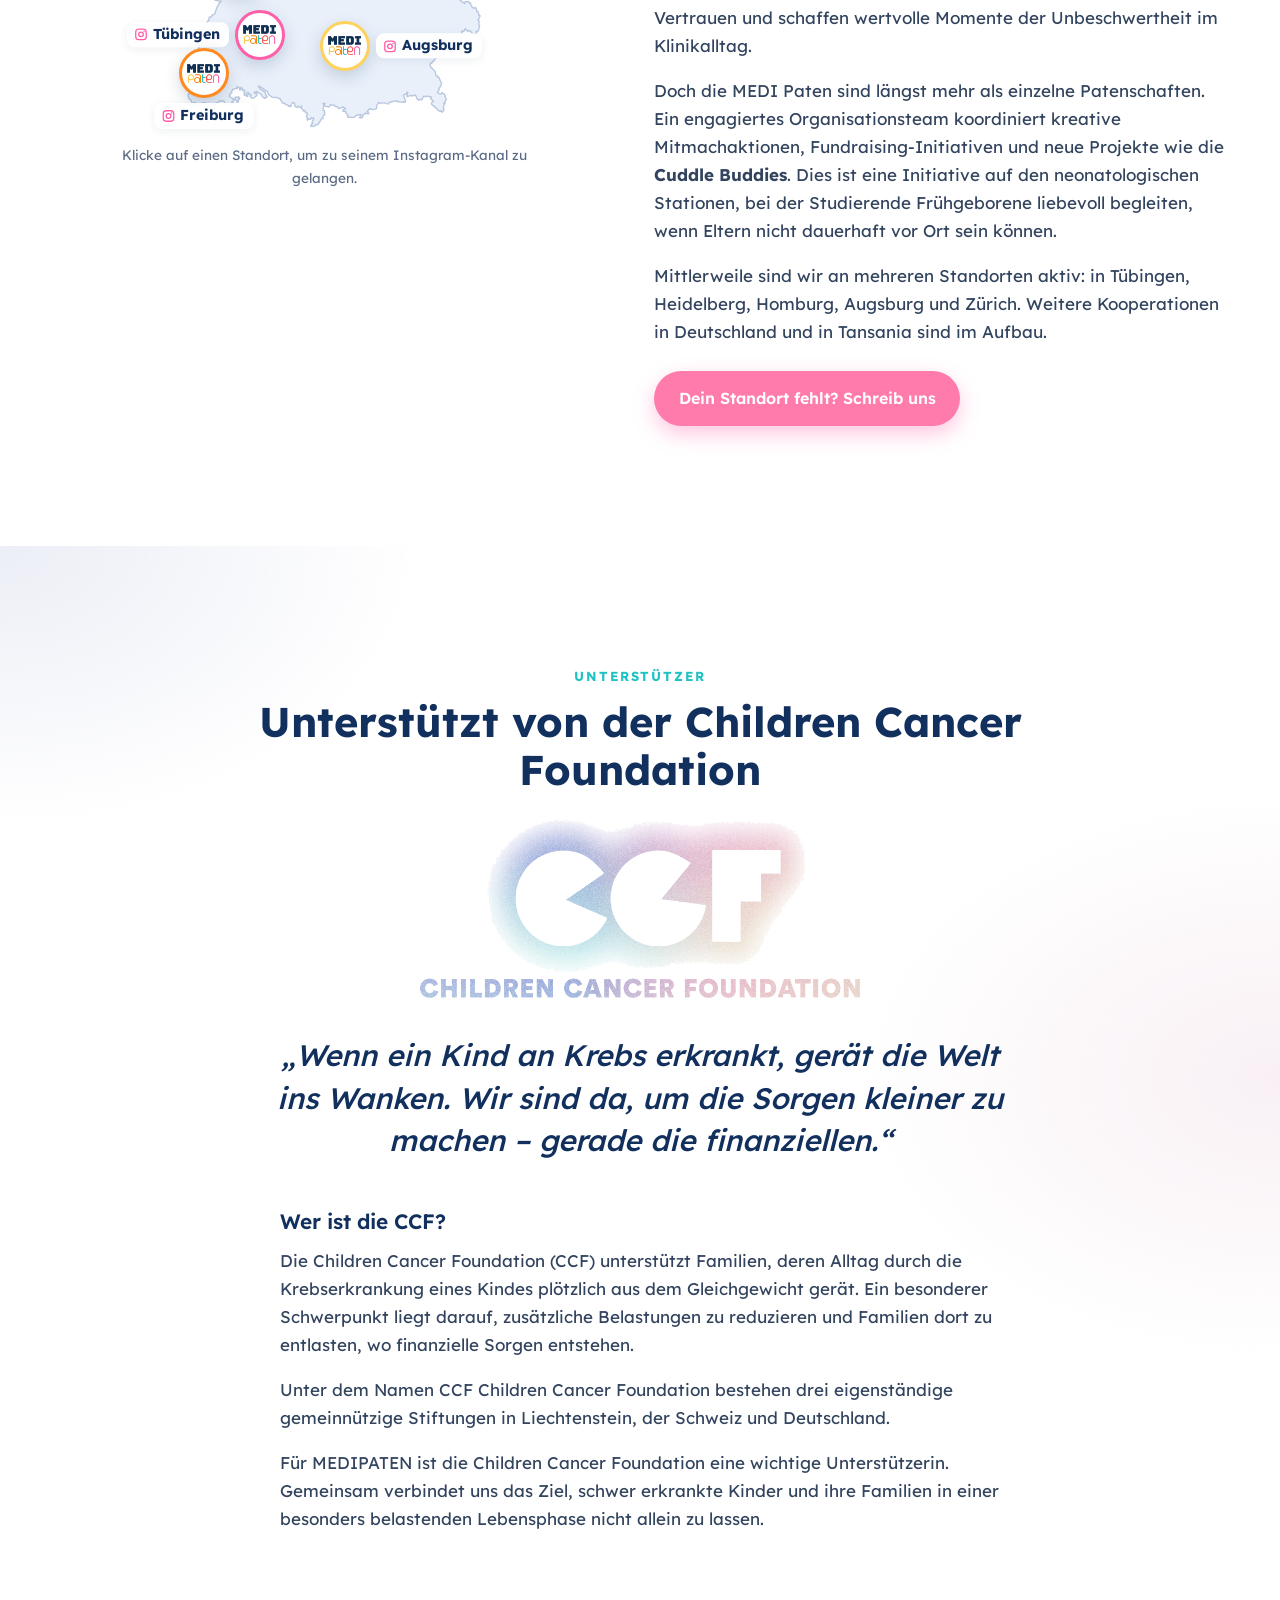
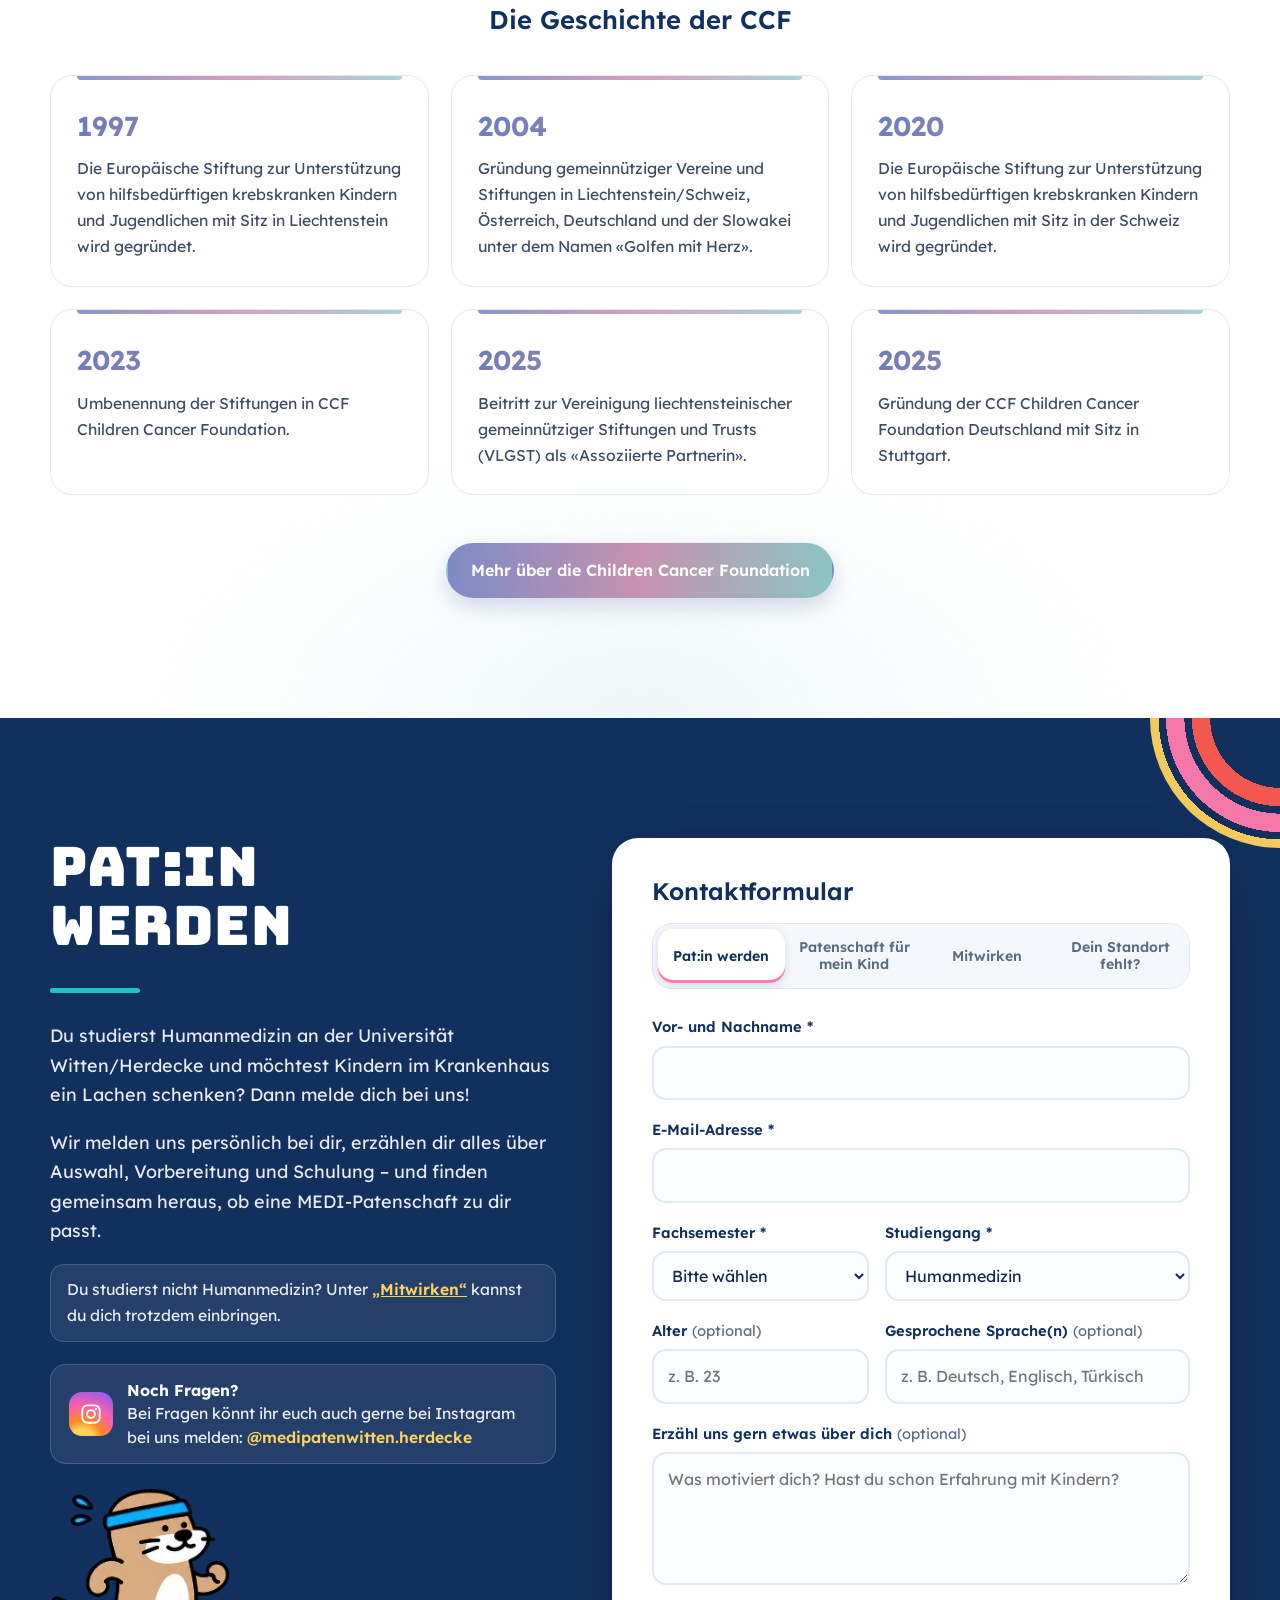
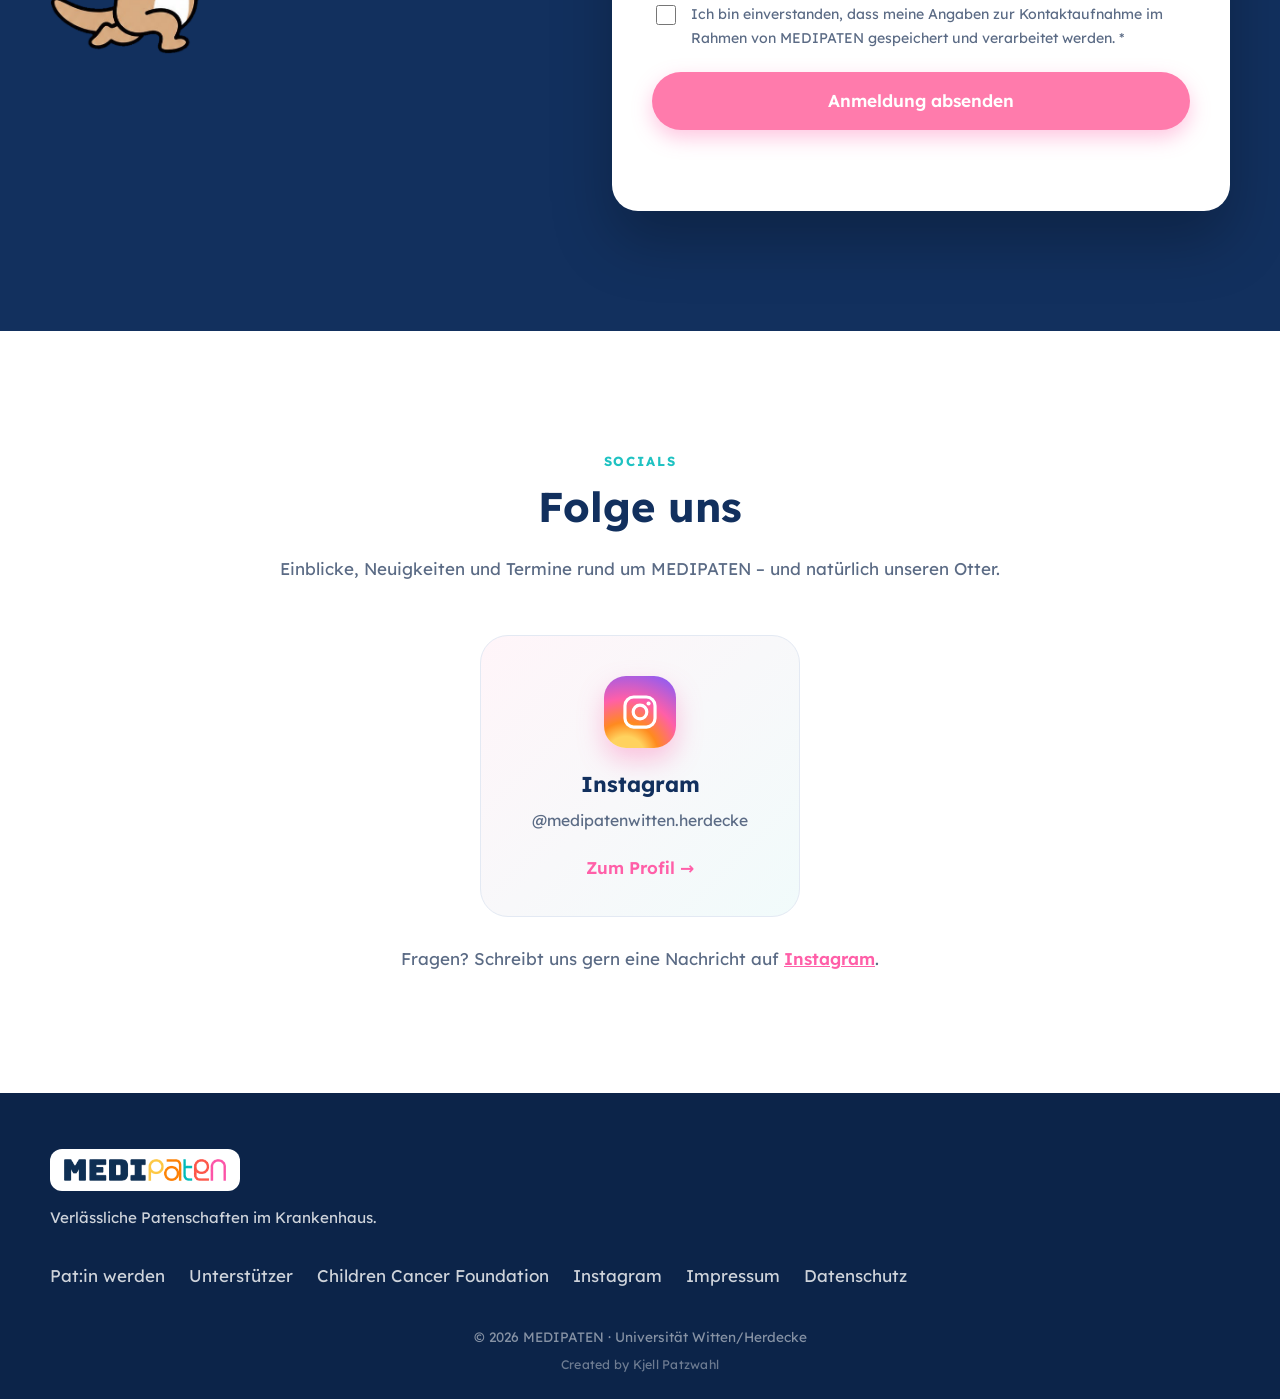
==== commit 6b5d7cca: "Prepare launch: local fonts, GitHub Pages domain, privacy update - Host Bungee, Lexend and Titan One" ====
--- a/index.html
+++ b/index.html
@@ -7,9 +7,6 @@
   <meta name="description" content="MEDIPATEN: Medizinstudierende der Universität Witten/Herdecke übernehmen Patenschaften für schwer erkrankte Kinder und Jugendliche im Krankenhaus. Unterstützt von der Children Cancer Foundation.">
   <meta name="theme-color" content="#12305e">
   <link rel="icon" href="assets/img/otter.png">
-  <link rel="preconnect" href="https://fonts.googleapis.com">
-  <link rel="preconnect" href="https://fonts.gstatic.com" crossorigin>
-  <link href="https://fonts.googleapis.com/css2?family=Bungee&family=Lexend:wght@300;400;500;600;700&family=Titan+One&display=swap" rel="stylesheet">
   <link rel="stylesheet" href="styles.css">
   <script>document.documentElement.classList.remove("no-js");</script>
 </head>
--- a/styles.css
+++ b/styles.css
@@ -2,6 +2,15 @@
    MEDIPATEN – Stylesheet
    Farben & Schriften angelehnt an Logo und Social-Media-Slides
    ========================================================= */
+/* Schriften lokal eingebunden (SIL Open Font License) – keine Verbindung zu Google nötig */
+@font-face { font-family: "Bungee"; font-style: normal; font-weight: 400; font-display: swap; src: url("assets/fonts/bungee-latin-400-normal.woff2") format("woff2"); }
+@font-face { font-family: "Titan One"; font-style: normal; font-weight: 400; font-display: swap; src: url("assets/fonts/titan-one-latin-400-normal.woff2") format("woff2"); }
+@font-face { font-family: "Lexend"; font-style: normal; font-weight: 300; font-display: swap; src: url("assets/fonts/lexend-latin-300-normal.woff2") format("woff2"); }
+@font-face { font-family: "Lexend"; font-style: normal; font-weight: 400; font-display: swap; src: url("assets/fonts/lexend-latin-400-normal.woff2") format("woff2"); }
+@font-face { font-family: "Lexend"; font-style: normal; font-weight: 500; font-display: swap; src: url("assets/fonts/lexend-latin-500-normal.woff2") format("woff2"); }
+@font-face { font-family: "Lexend"; font-style: normal; font-weight: 600; font-display: swap; src: url("assets/fonts/lexend-latin-600-normal.woff2") format("woff2"); }
+@font-face { font-family: "Lexend"; font-style: normal; font-weight: 700; font-display: swap; src: url("assets/fonts/lexend-latin-700-normal.woff2") format("woff2"); }
+
 :root {
   --navy: #12305e;
   --navy-deep: #0c2449;
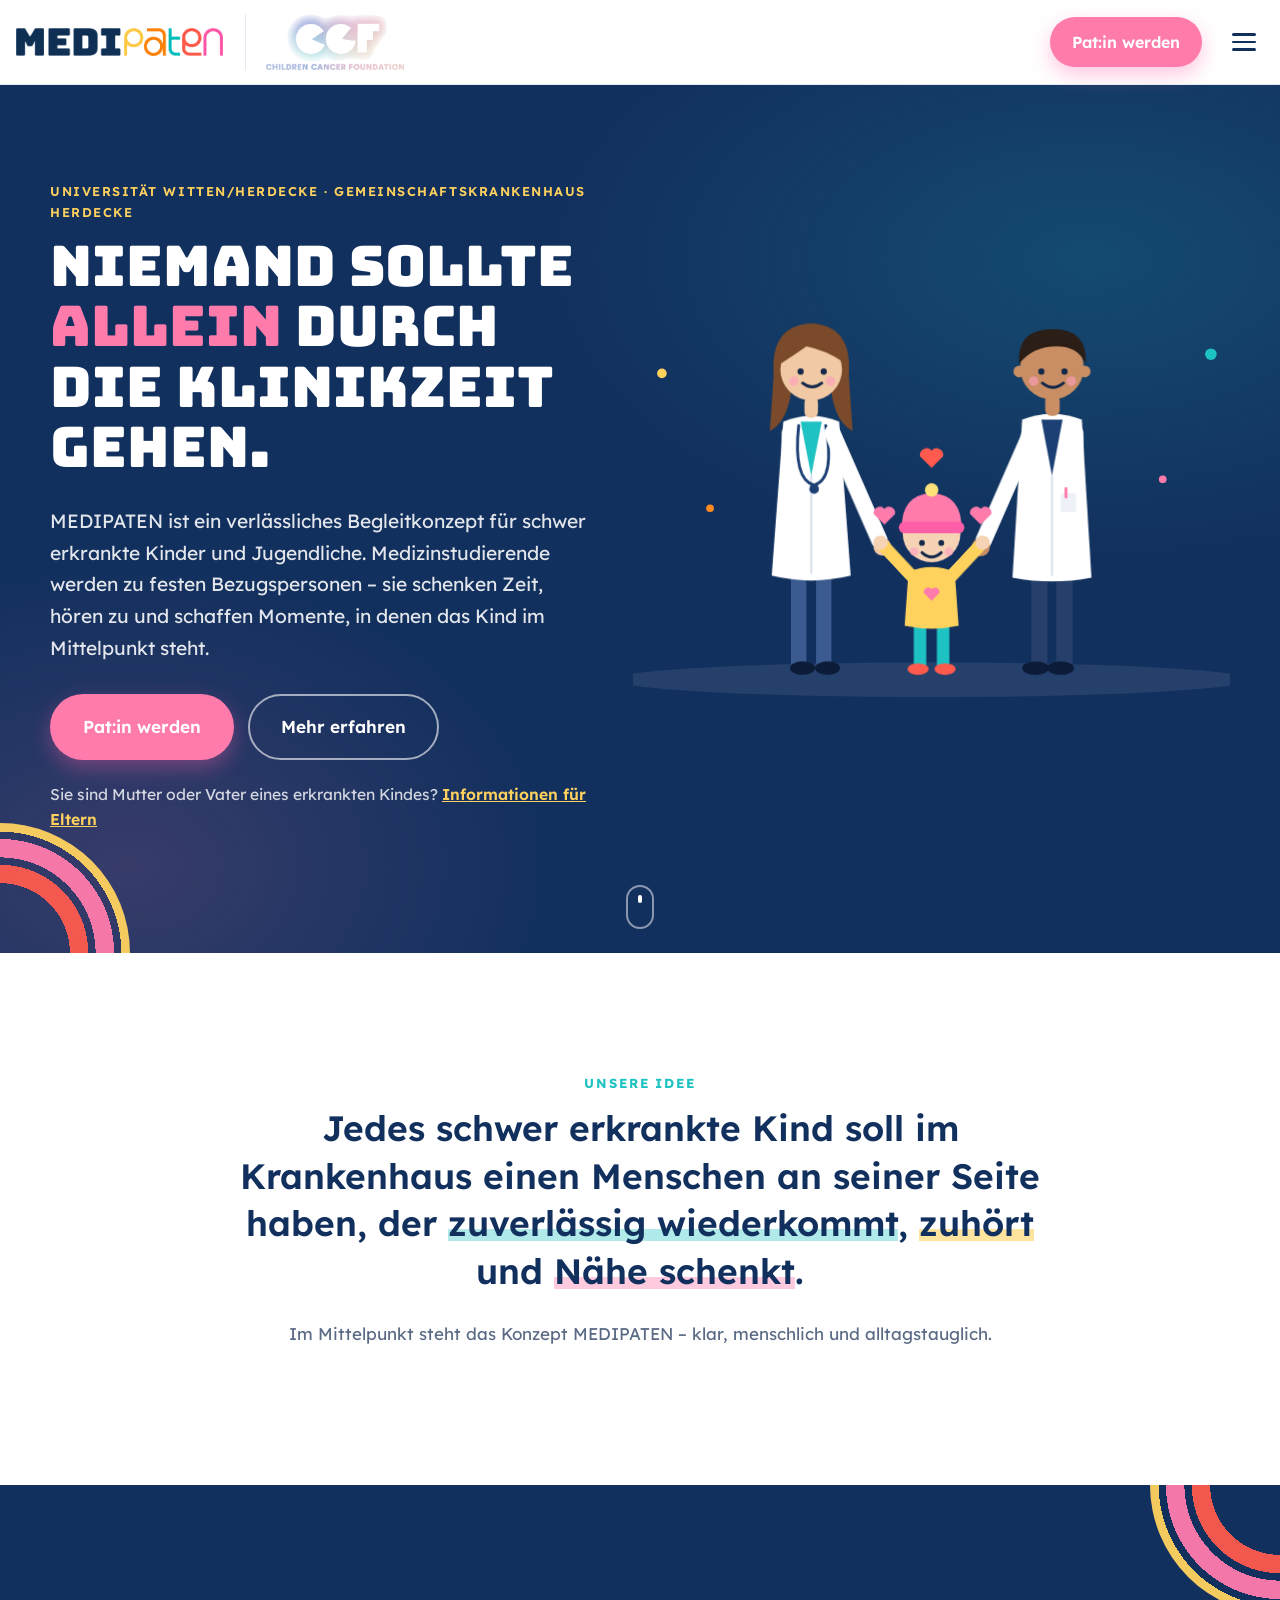
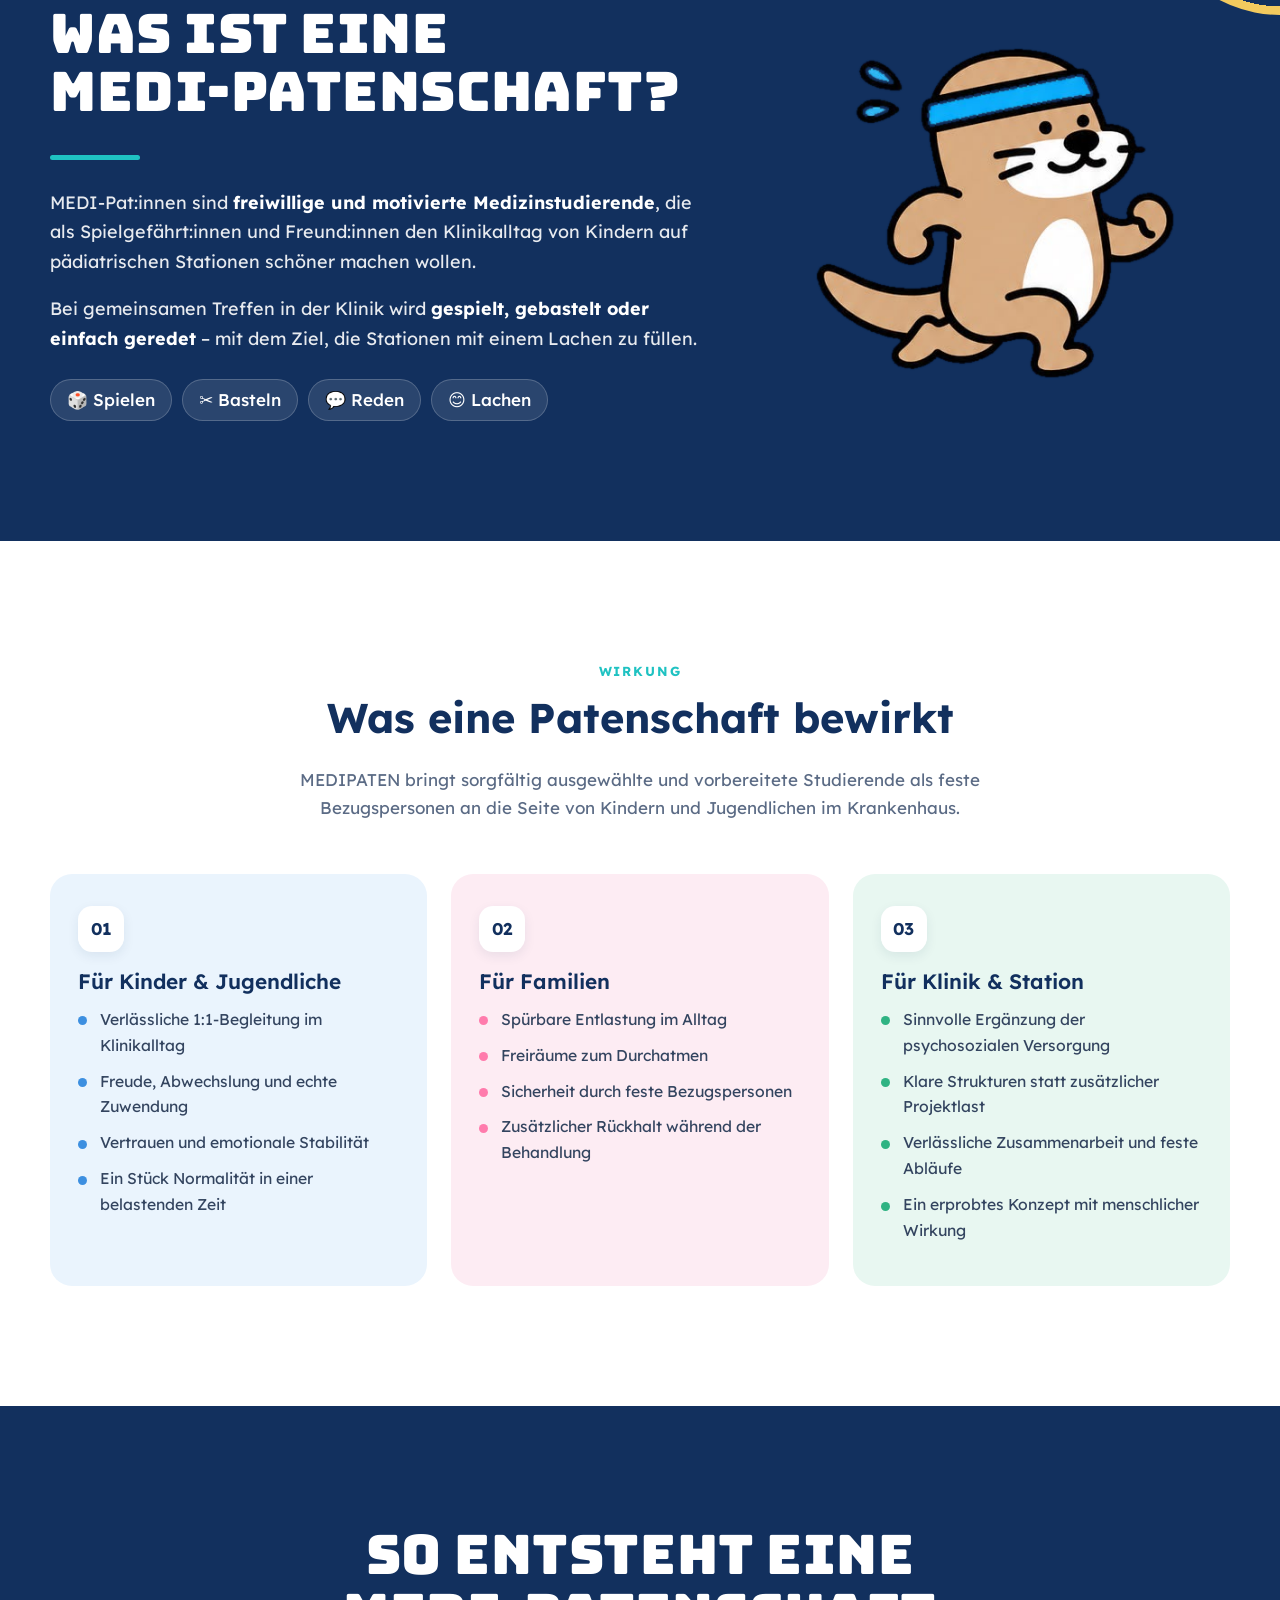
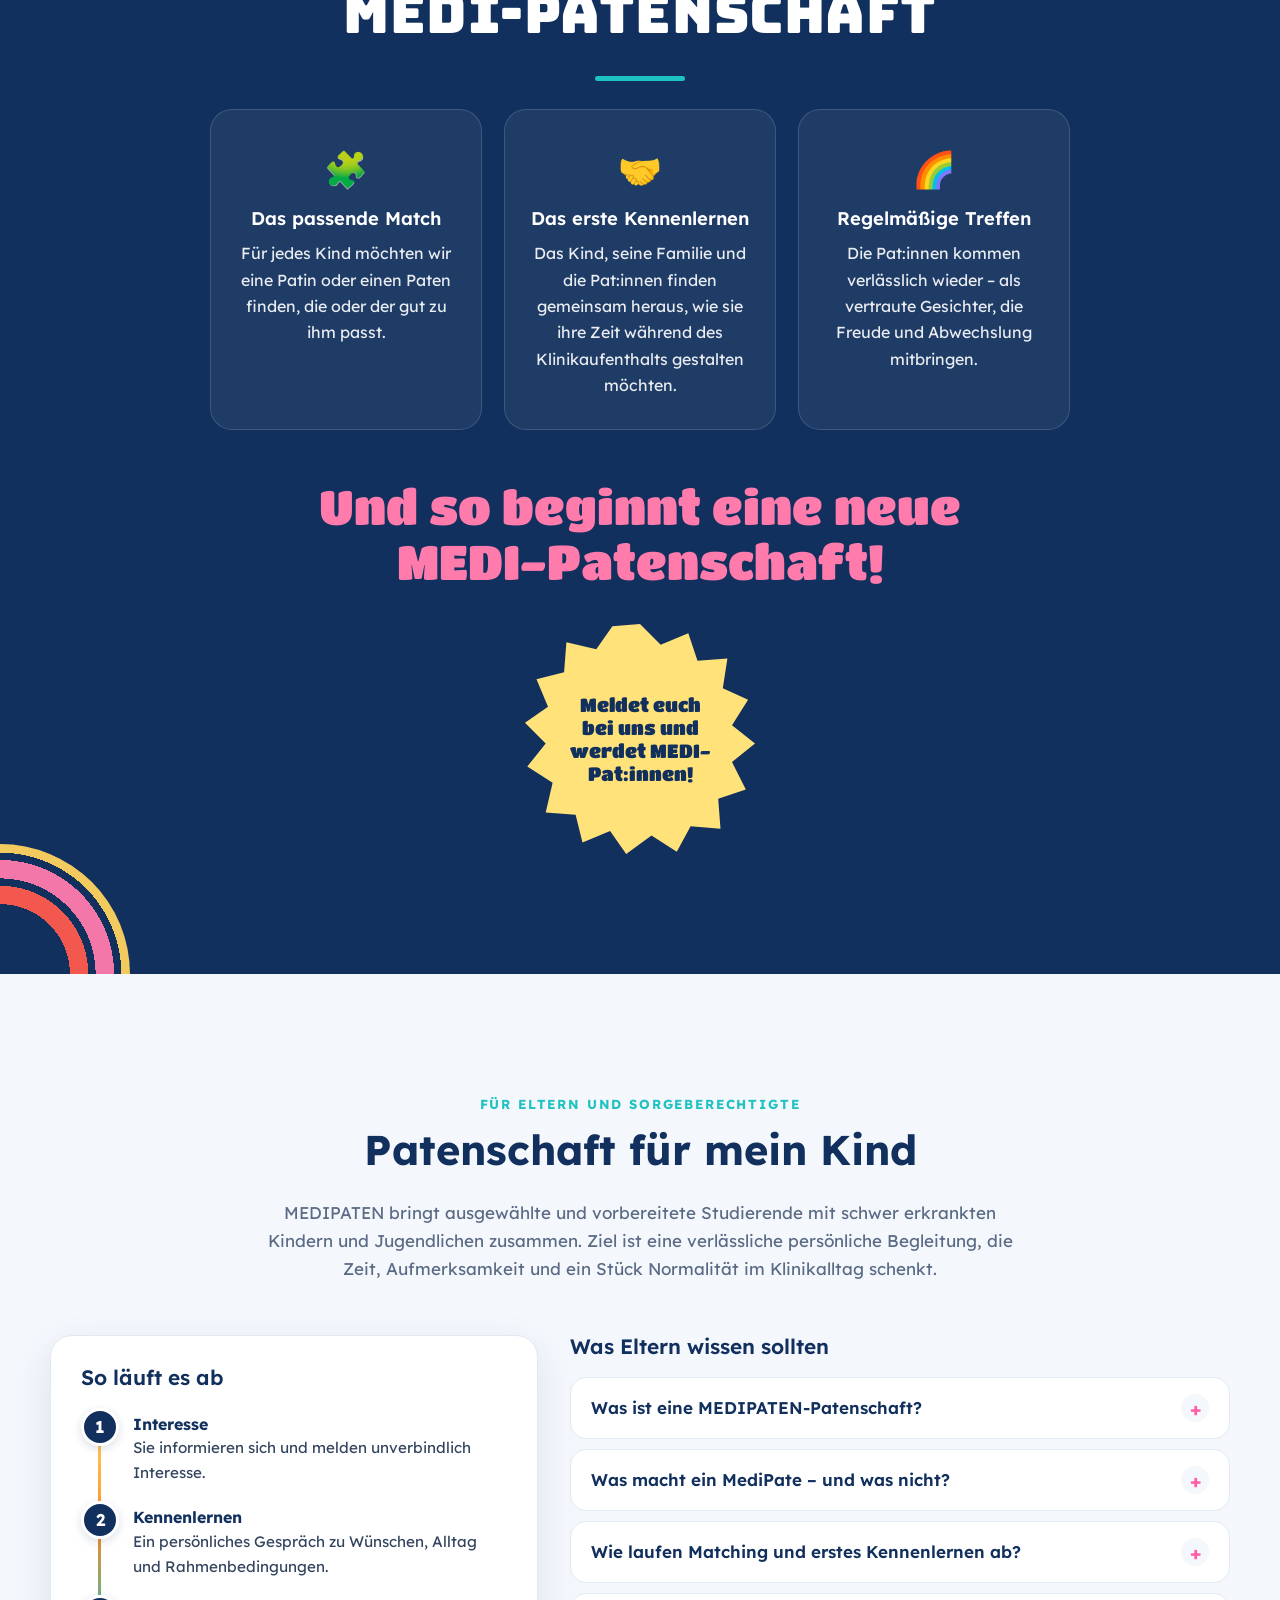
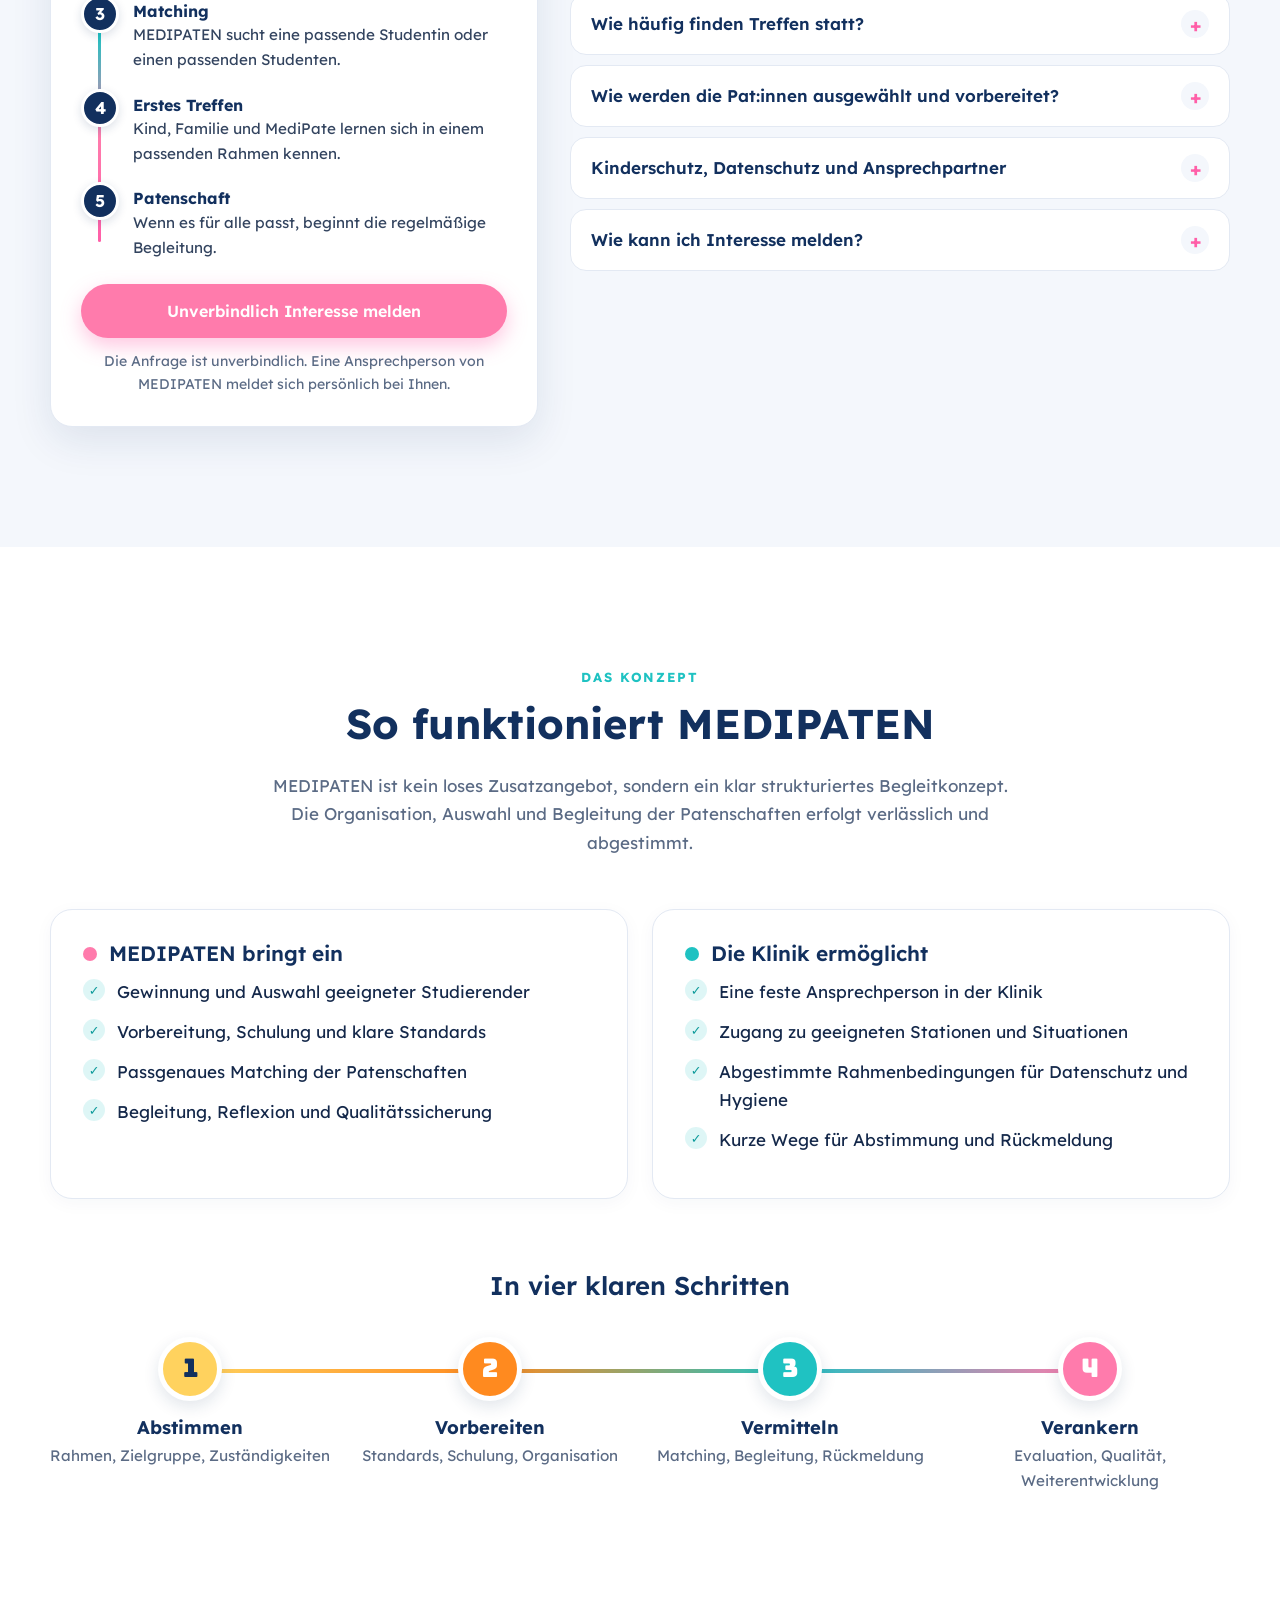
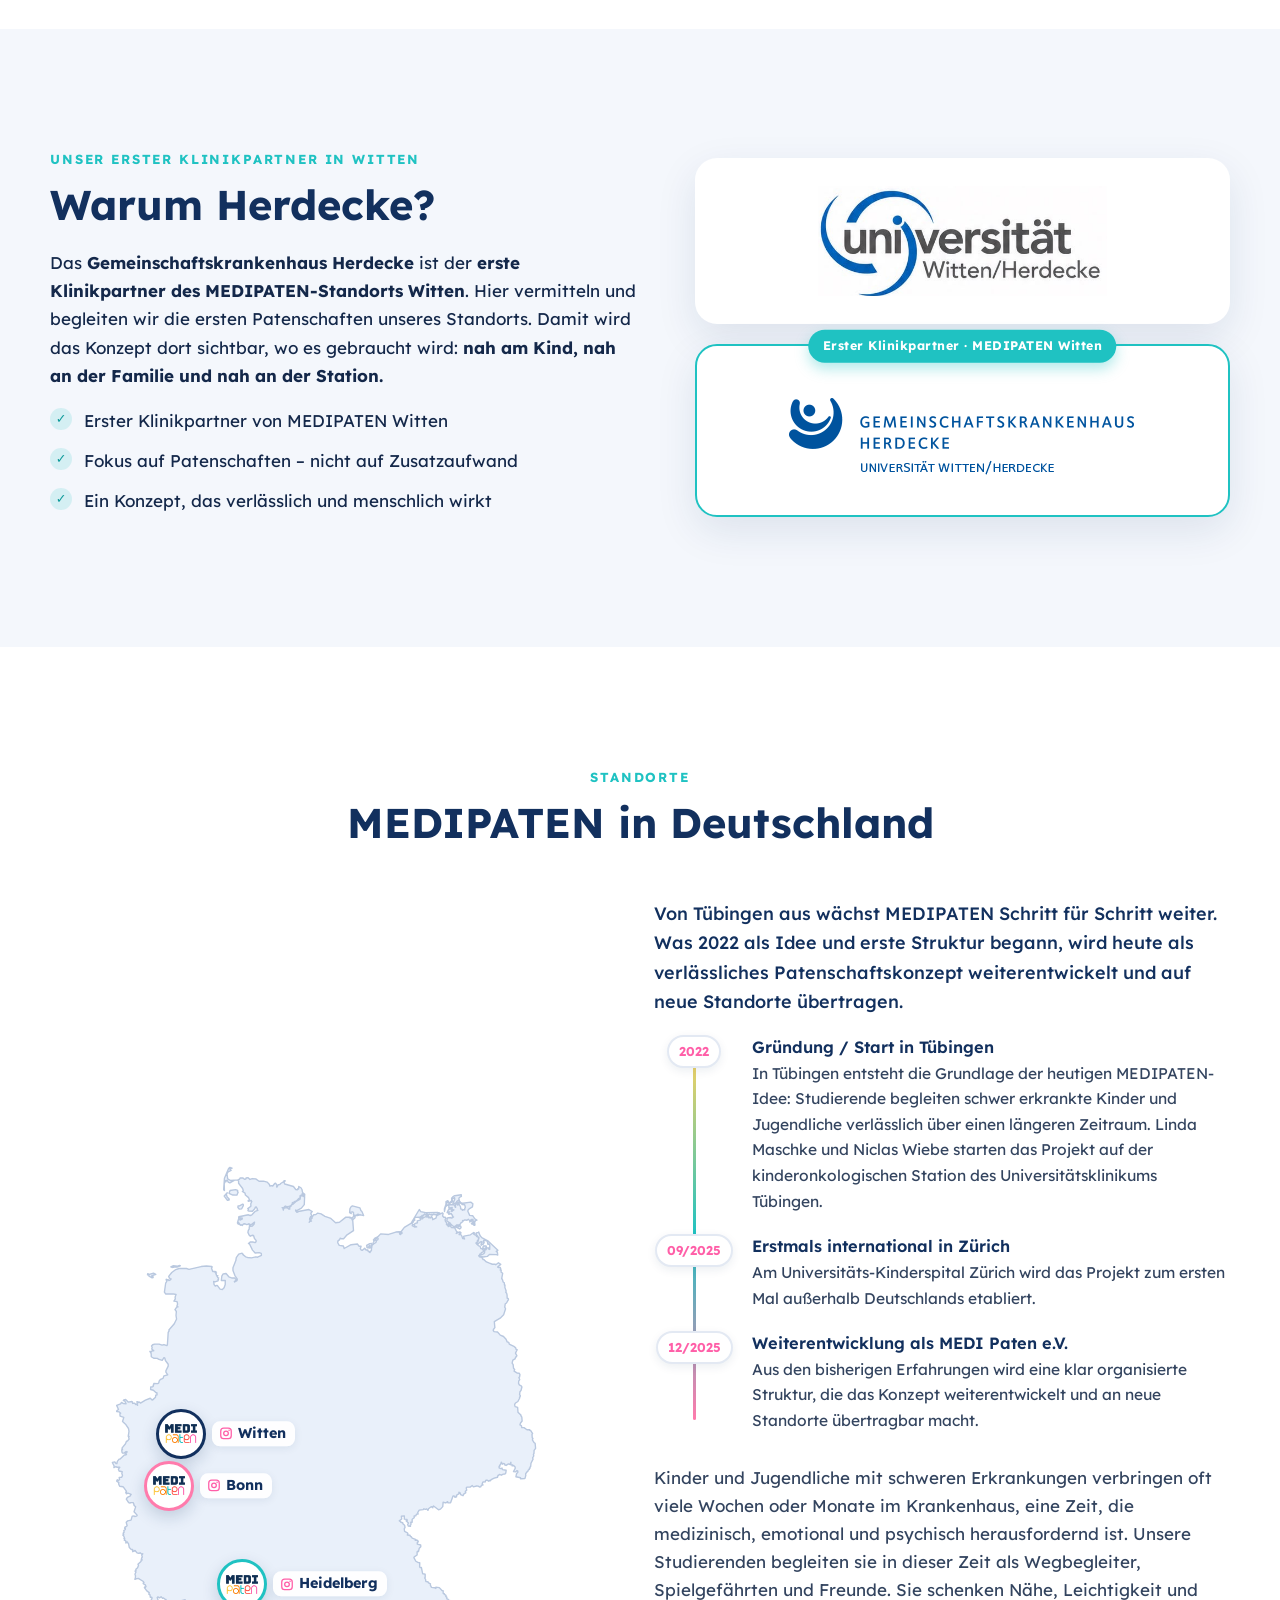
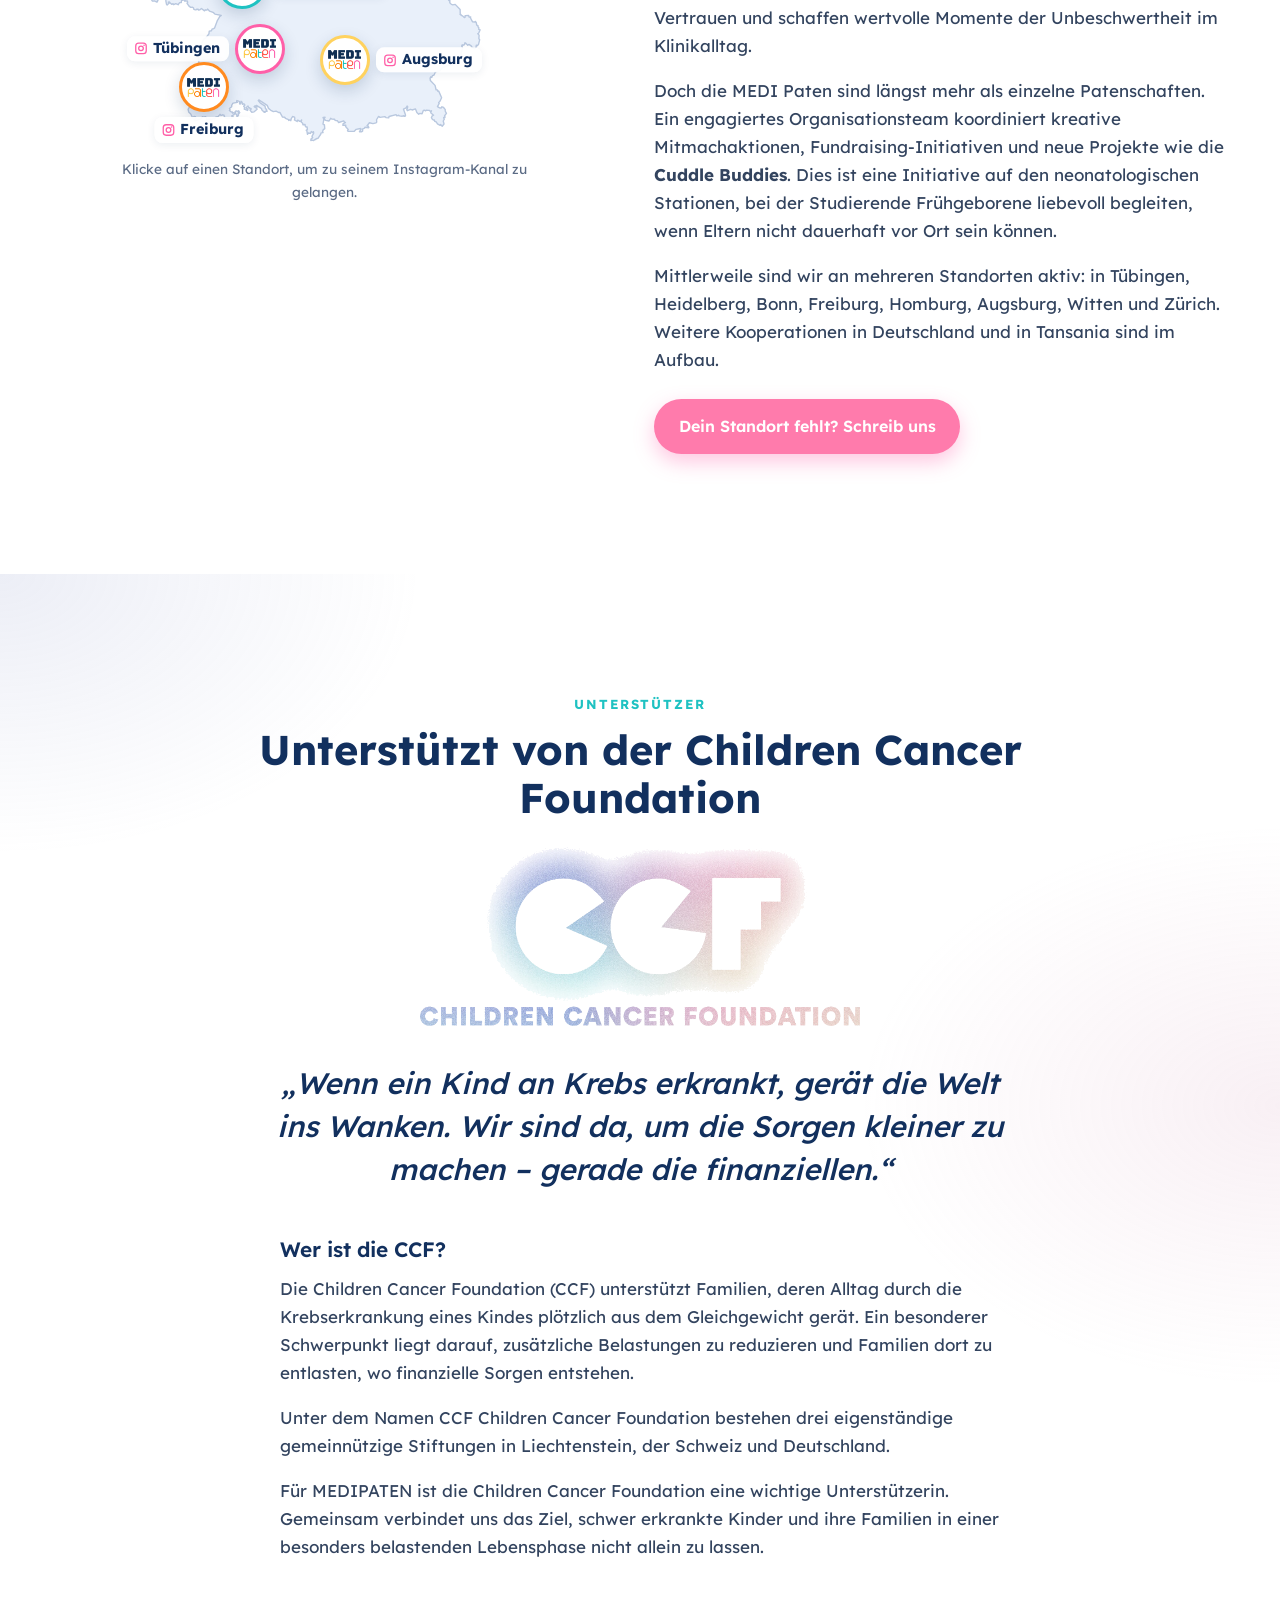
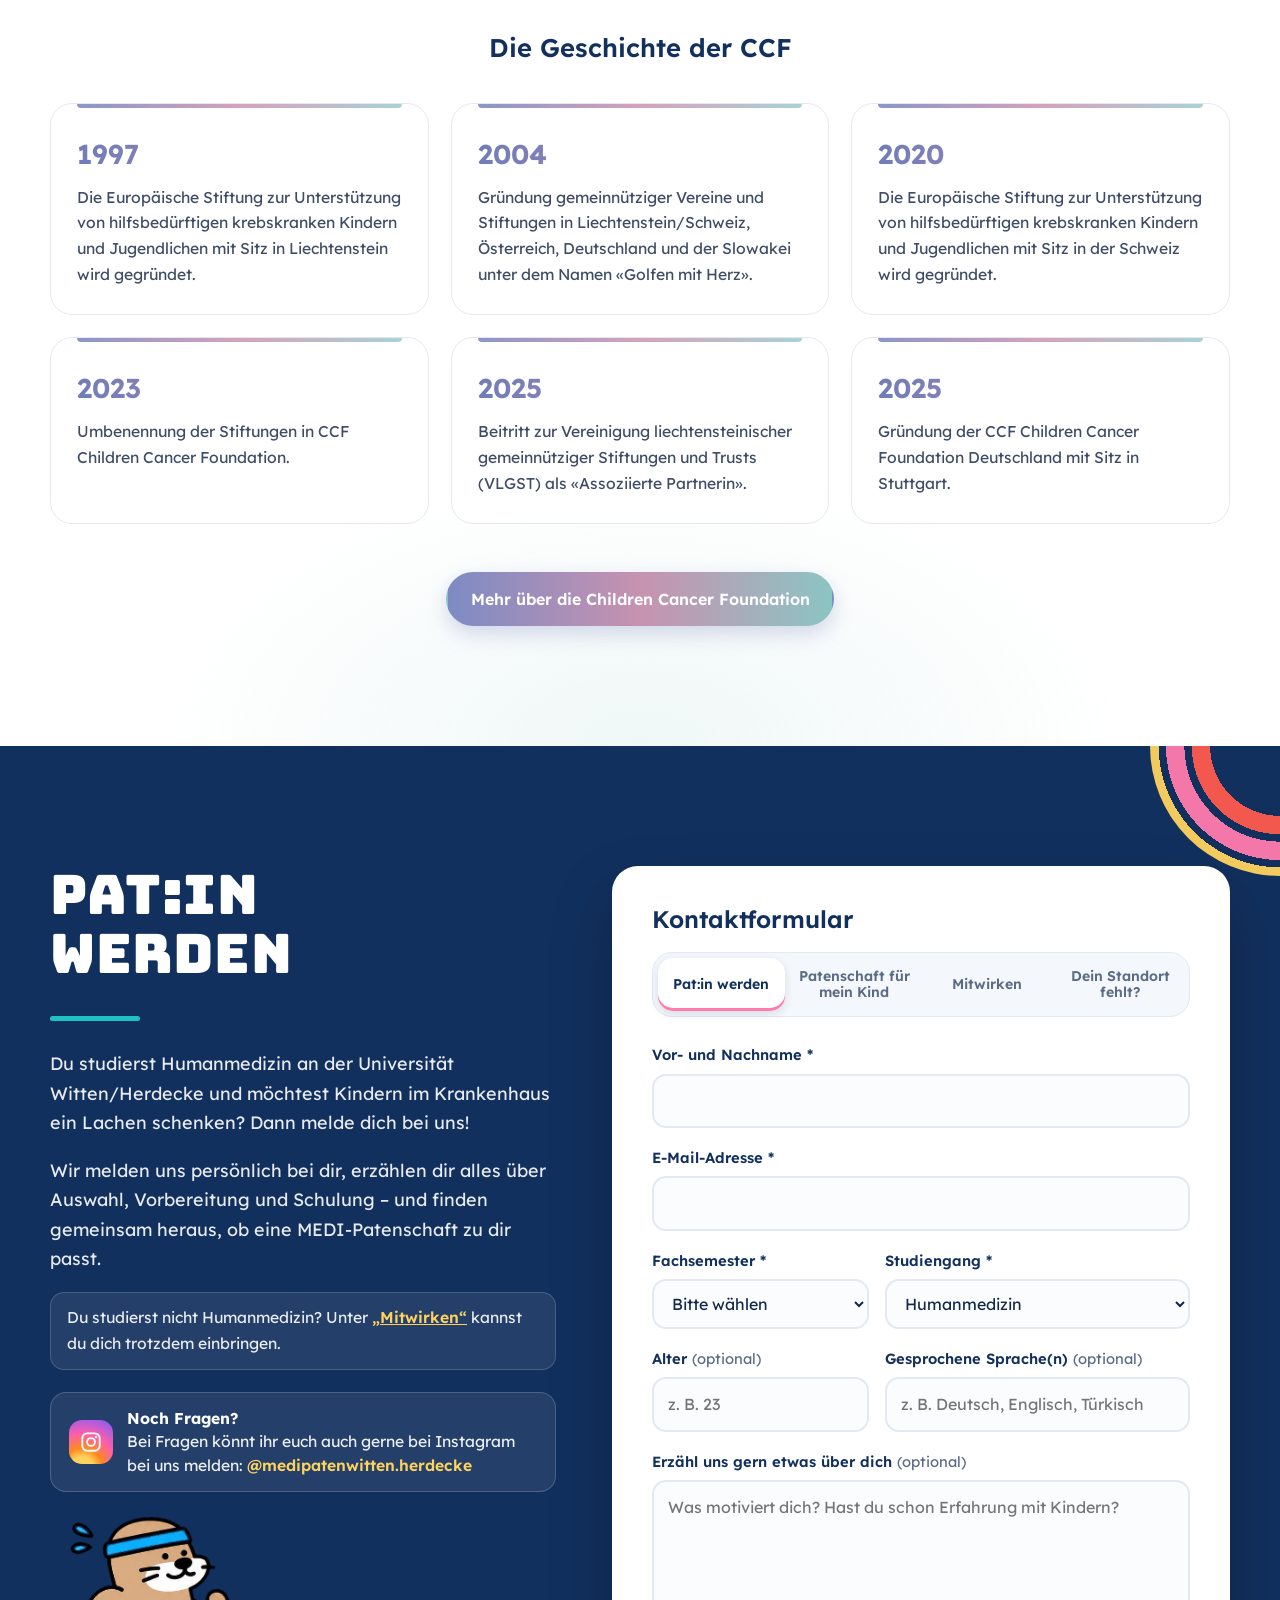
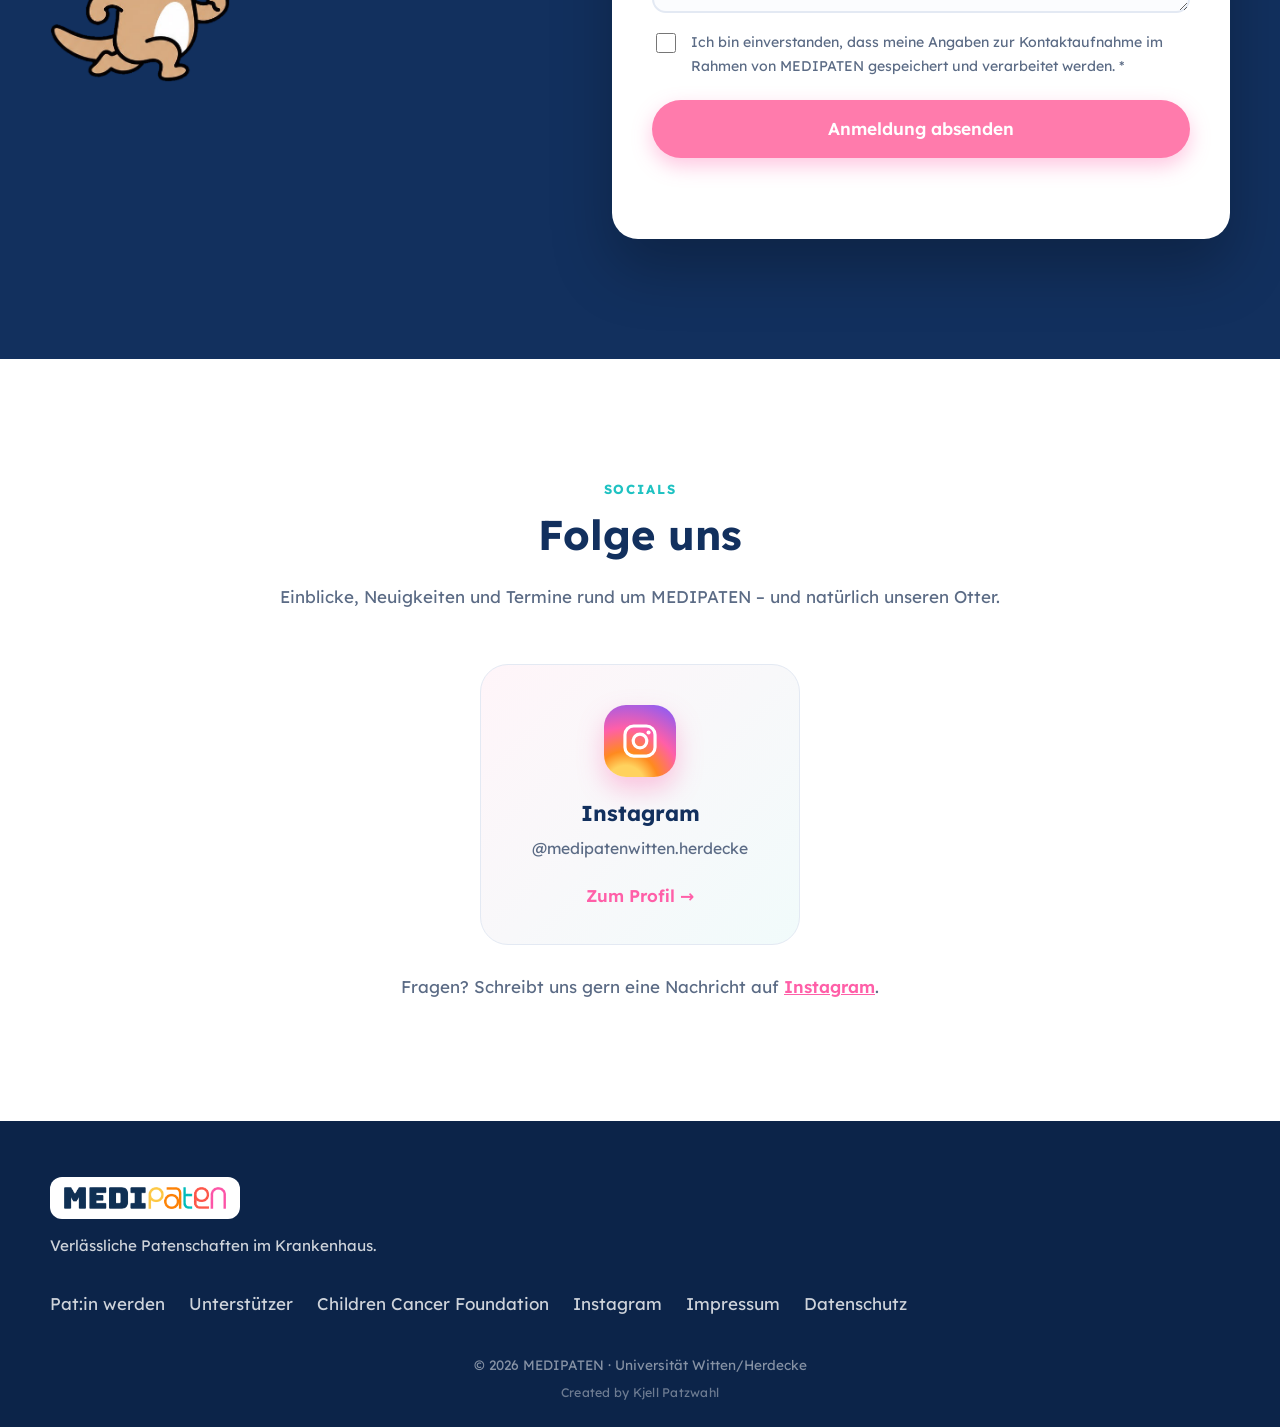
==== commit 6b598a08: "List Witten, Bonn and Freiburg in the locations text Co-Authored-By: Claude Opus 5.5 <noreply@anthro" ====
--- a/index.html
+++ b/index.html
@@ -462,7 +462,7 @@
         </ol>
         <p>Kinder und Jugendliche mit schweren Erkrankungen verbringen oft viele Wochen oder Monate im Krankenhaus, eine Zeit, die medizinisch, emotional und psychisch herausfordernd ist. Unsere Studierenden begleiten sie in dieser Zeit als Wegbegleiter, Spielgefährten und Freunde. Sie schenken Nähe, Leichtigkeit und Vertrauen und schaffen wertvolle Momente der Unbeschwertheit im Klinikalltag.</p>
         <p>Doch die MEDI Paten sind längst mehr als einzelne Patenschaften. Ein engagiertes Organisationsteam koordiniert kreative Mitmachaktionen, Fundraising-Initiativen und neue Projekte wie die <strong>Cuddle Buddies</strong>. Dies ist eine Initiative auf den neonatologischen Stationen, bei der Studierende Frühgeborene liebevoll begleiten, wenn Eltern nicht dauerhaft vor Ort sein können.</p>
-        <p>Mittlerweile sind wir an mehreren Standorten aktiv: in Tübingen, Heidelberg, Homburg, Augsburg und Zürich. Weitere Kooperationen in Deutschland und in Tansania sind im Aufbau.</p>
+        <p>Mittlerweile sind wir an mehreren Standorten aktiv: in Tübingen, Heidelberg, Bonn, Freiburg, Homburg, Augsburg, Witten und Zürich. Weitere Kooperationen in Deutschland und in Tansania sind im Aufbau.</p>
         <a href="#mitmachen" class="btn btn-primary locations-cta" data-open-tab="standort-form">Dein Standort fehlt? Schreib uns</a>
       </div>
     </div>
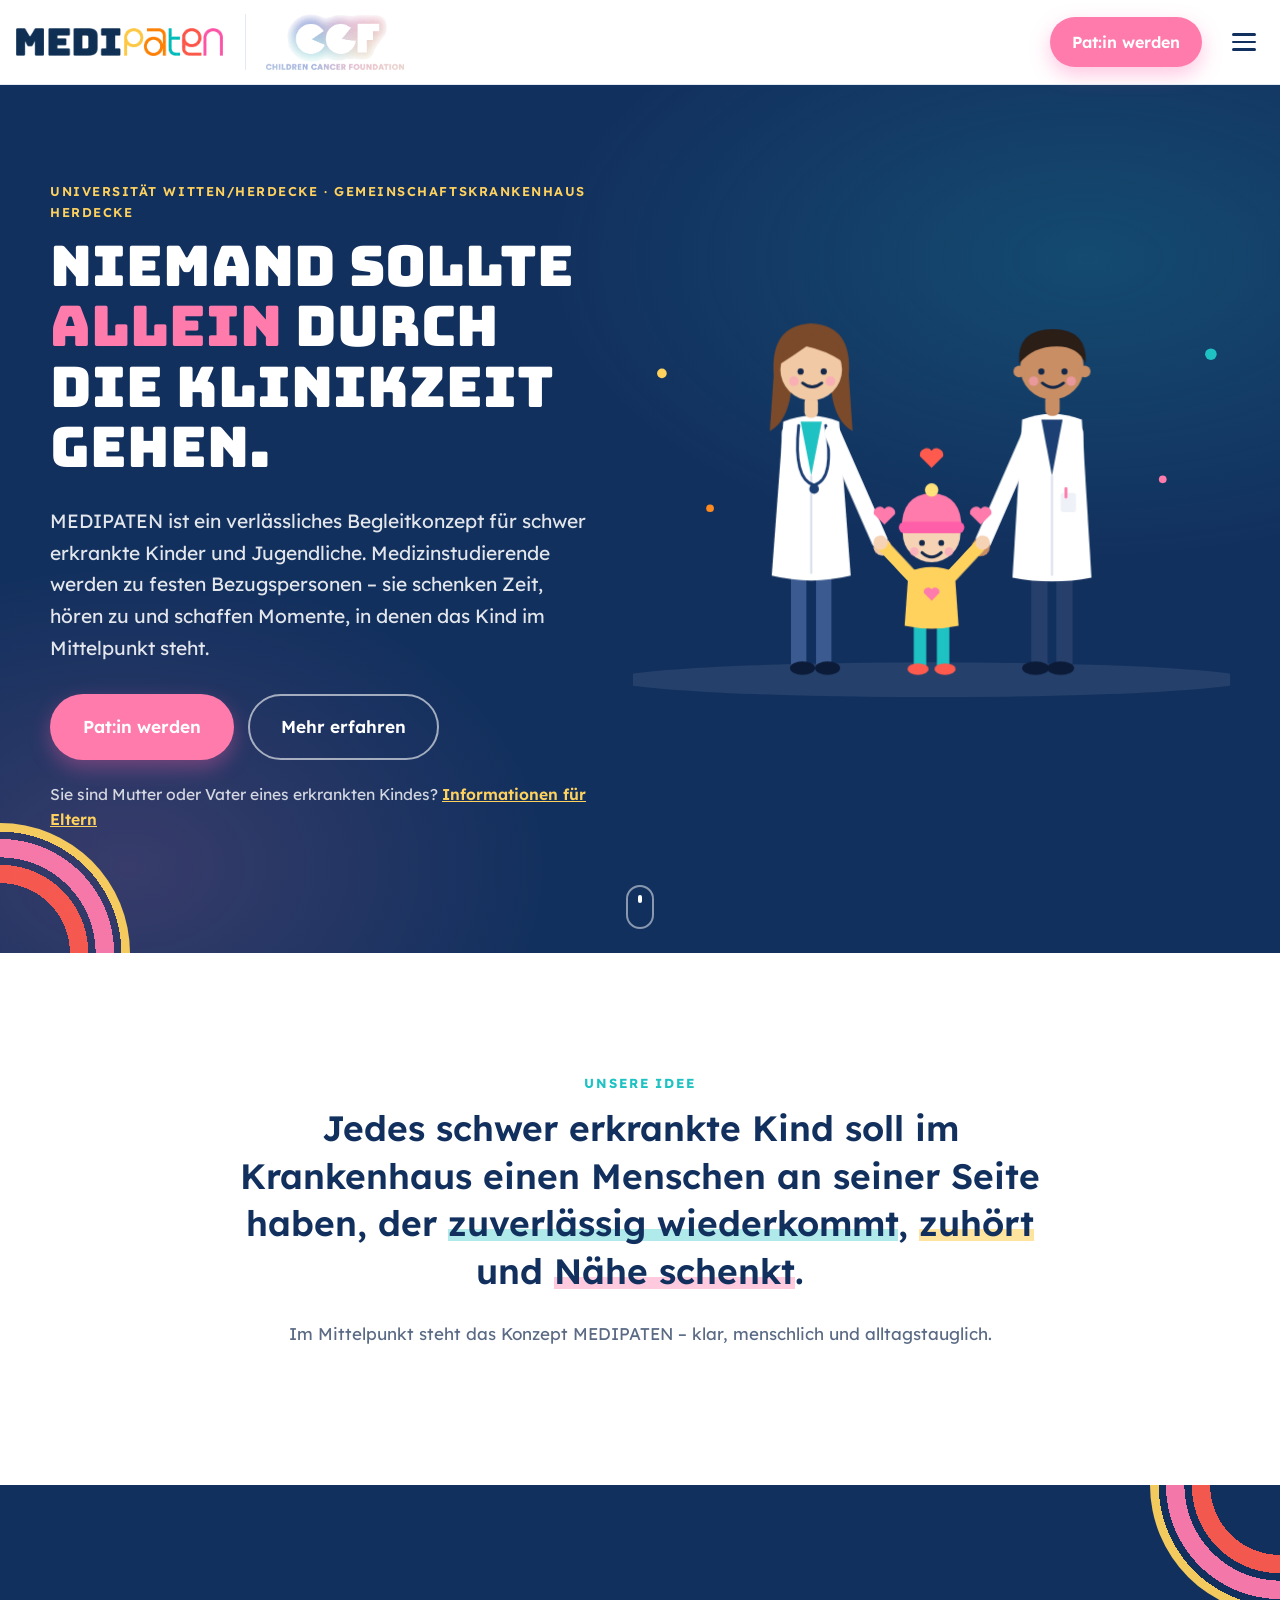
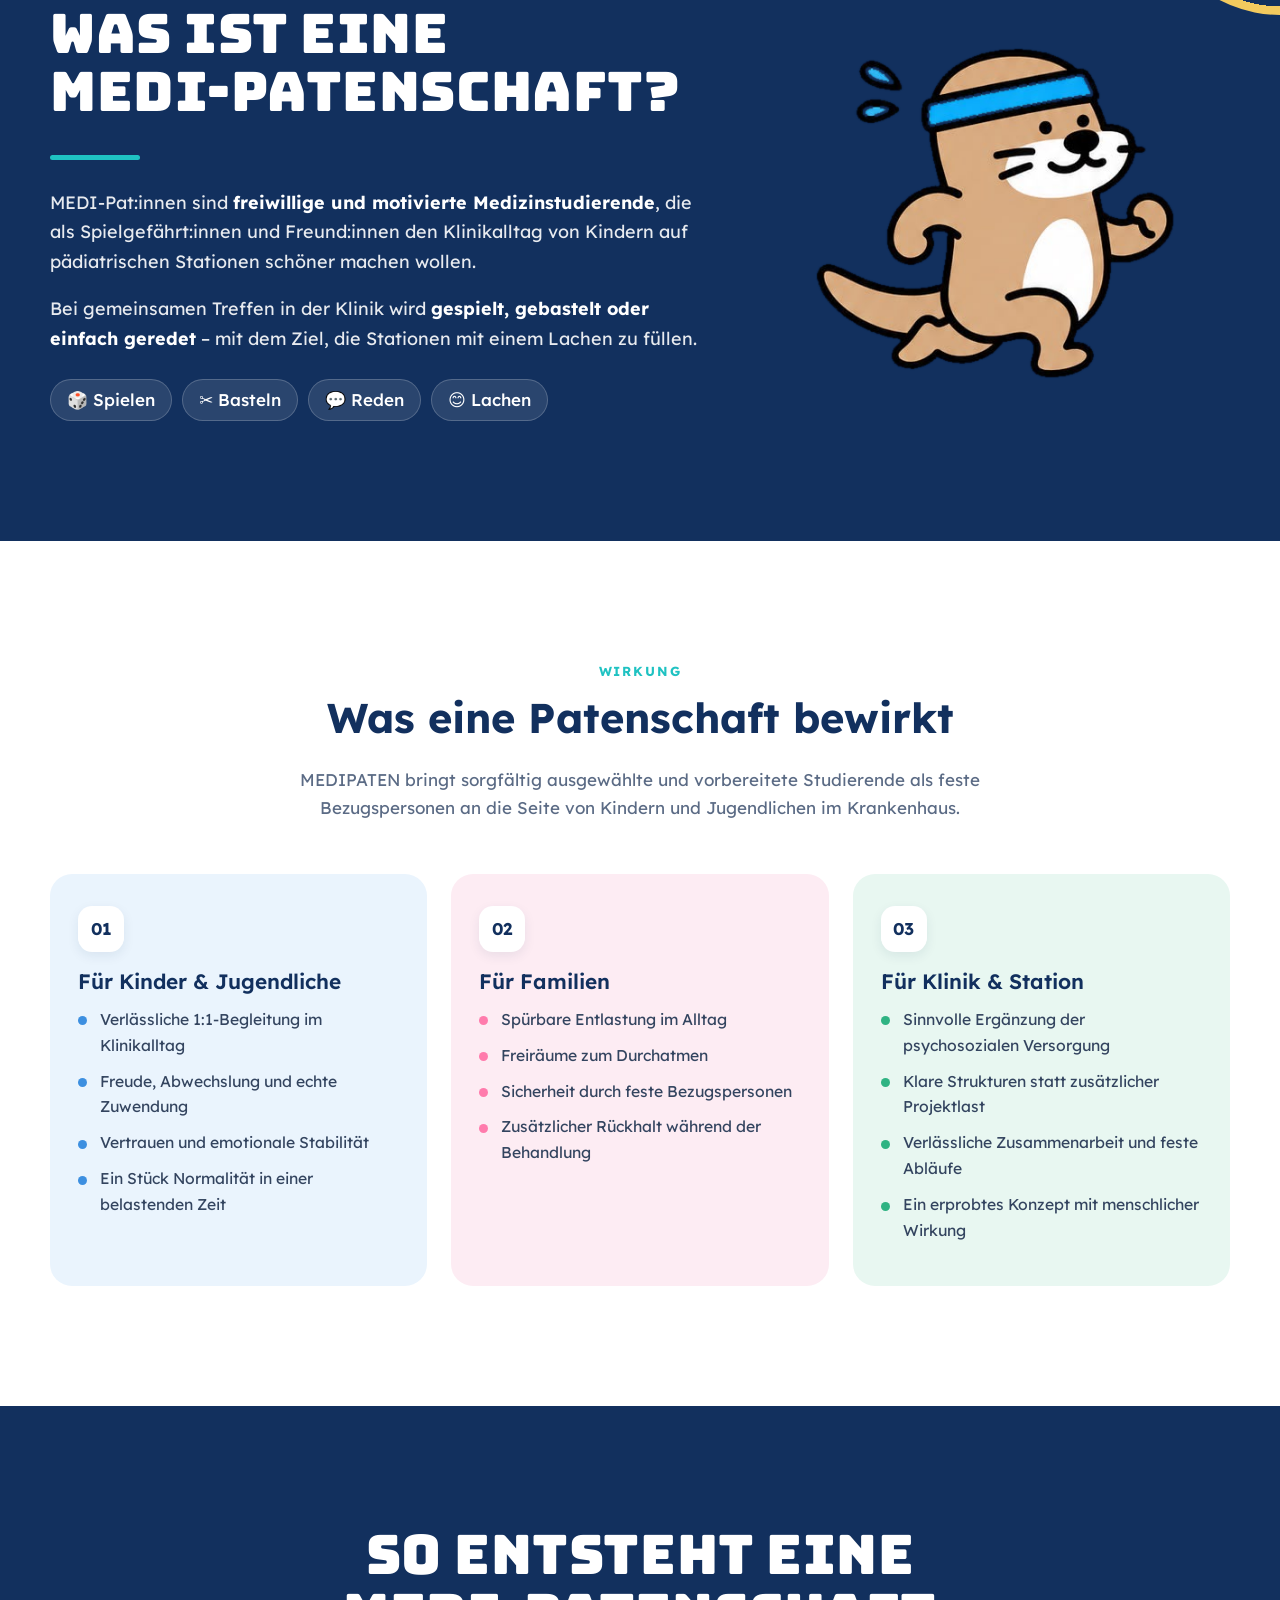
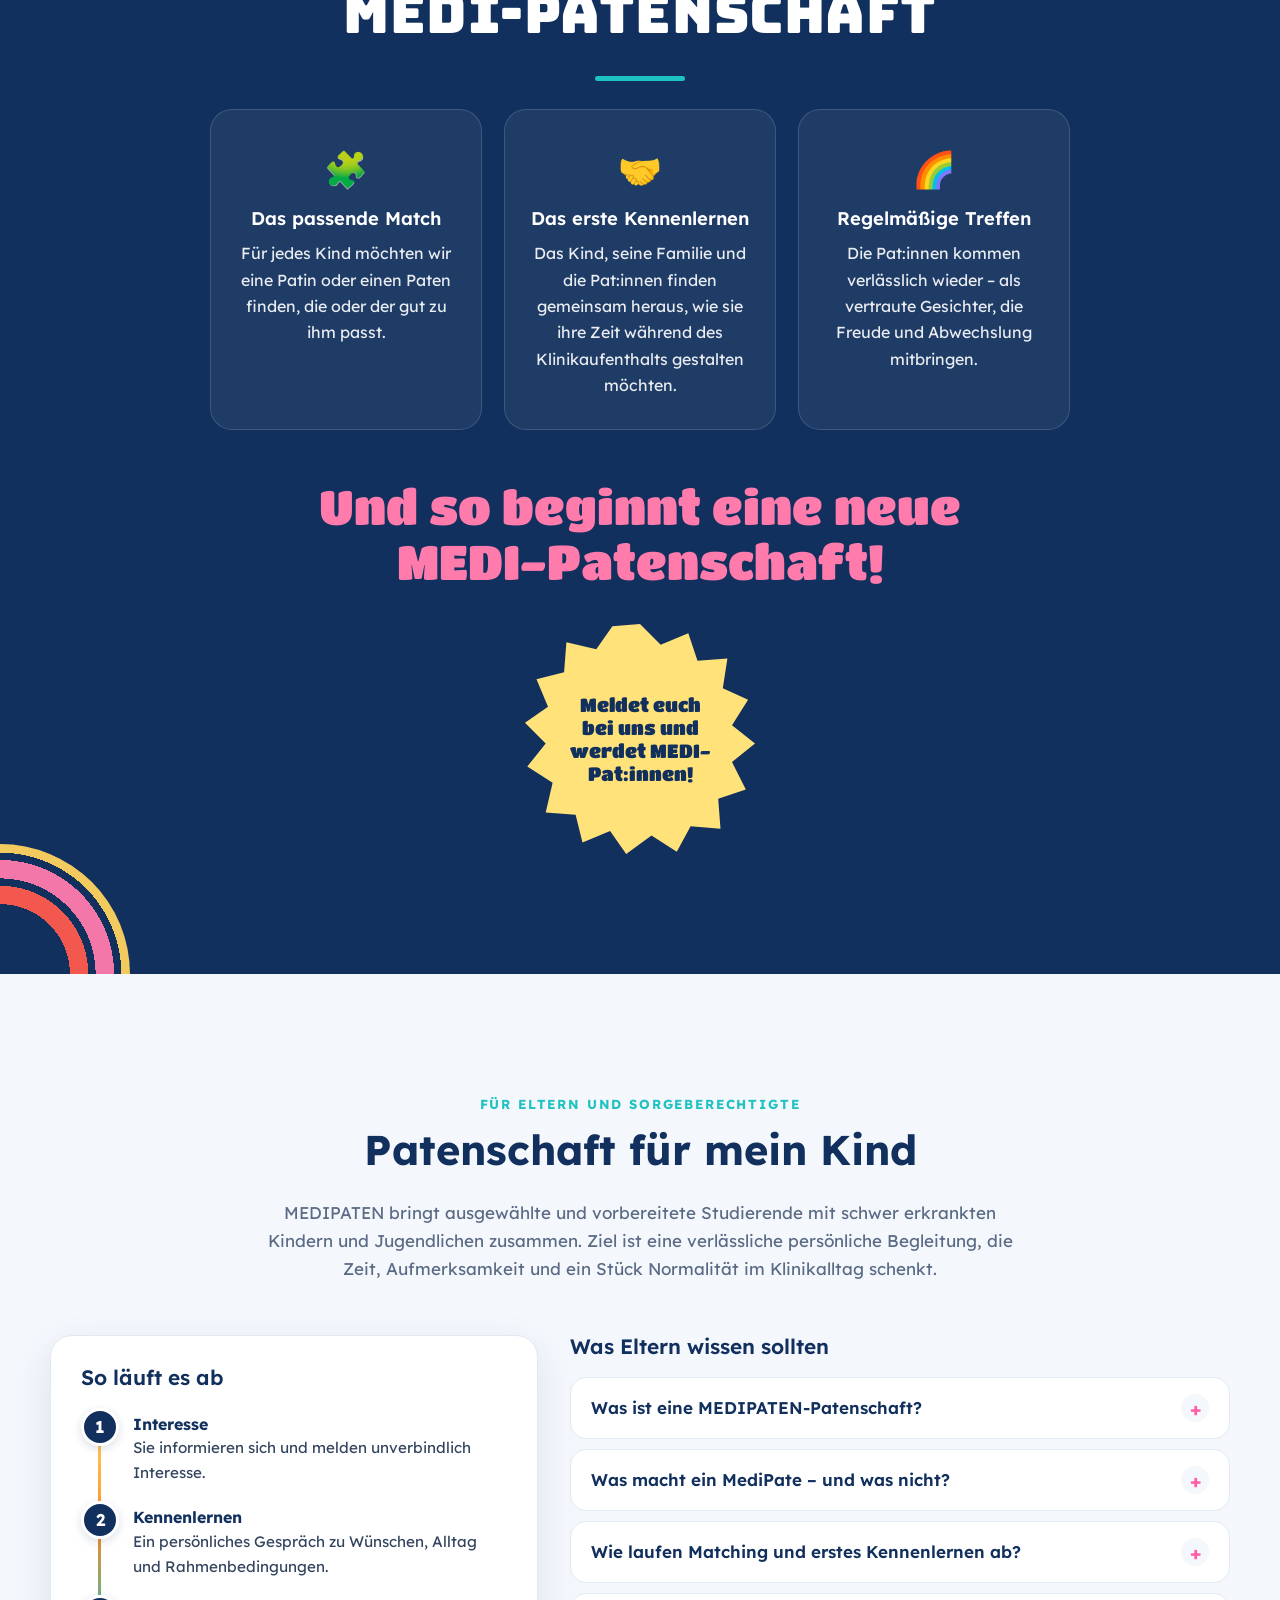
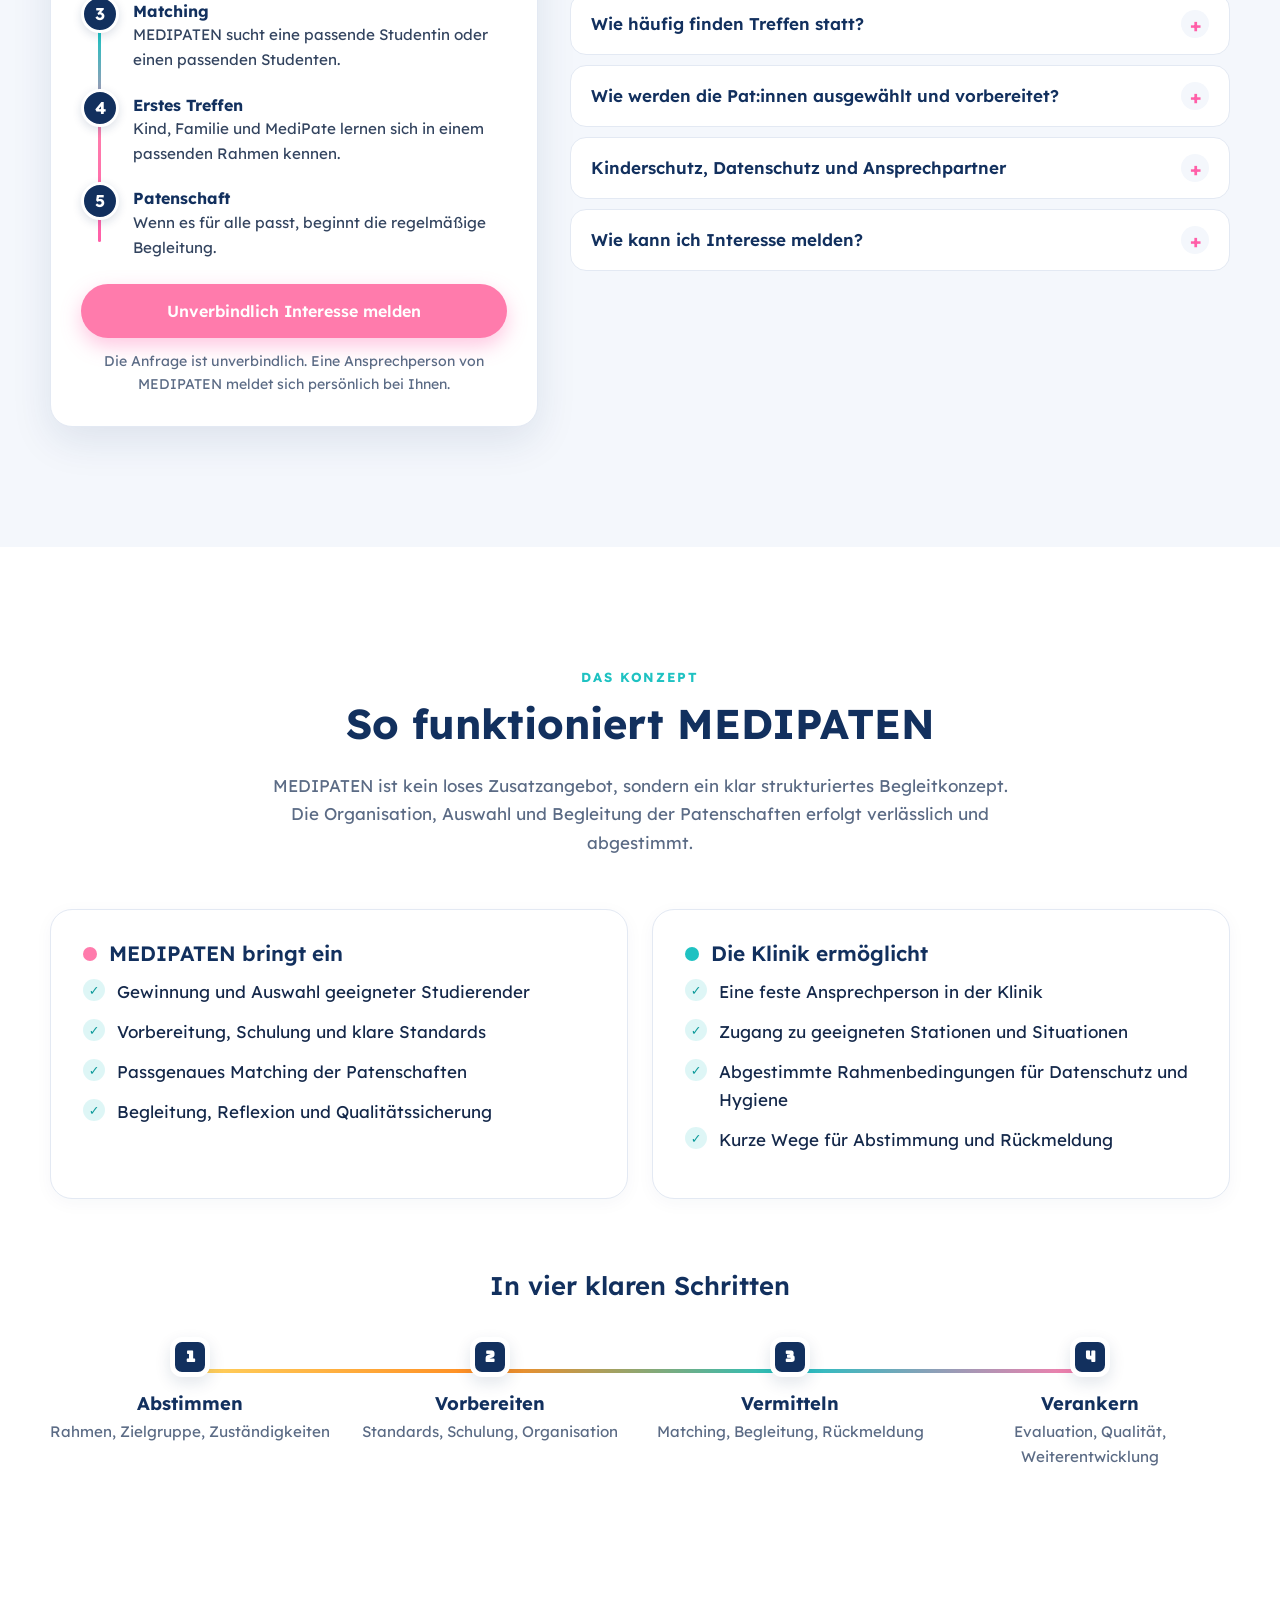
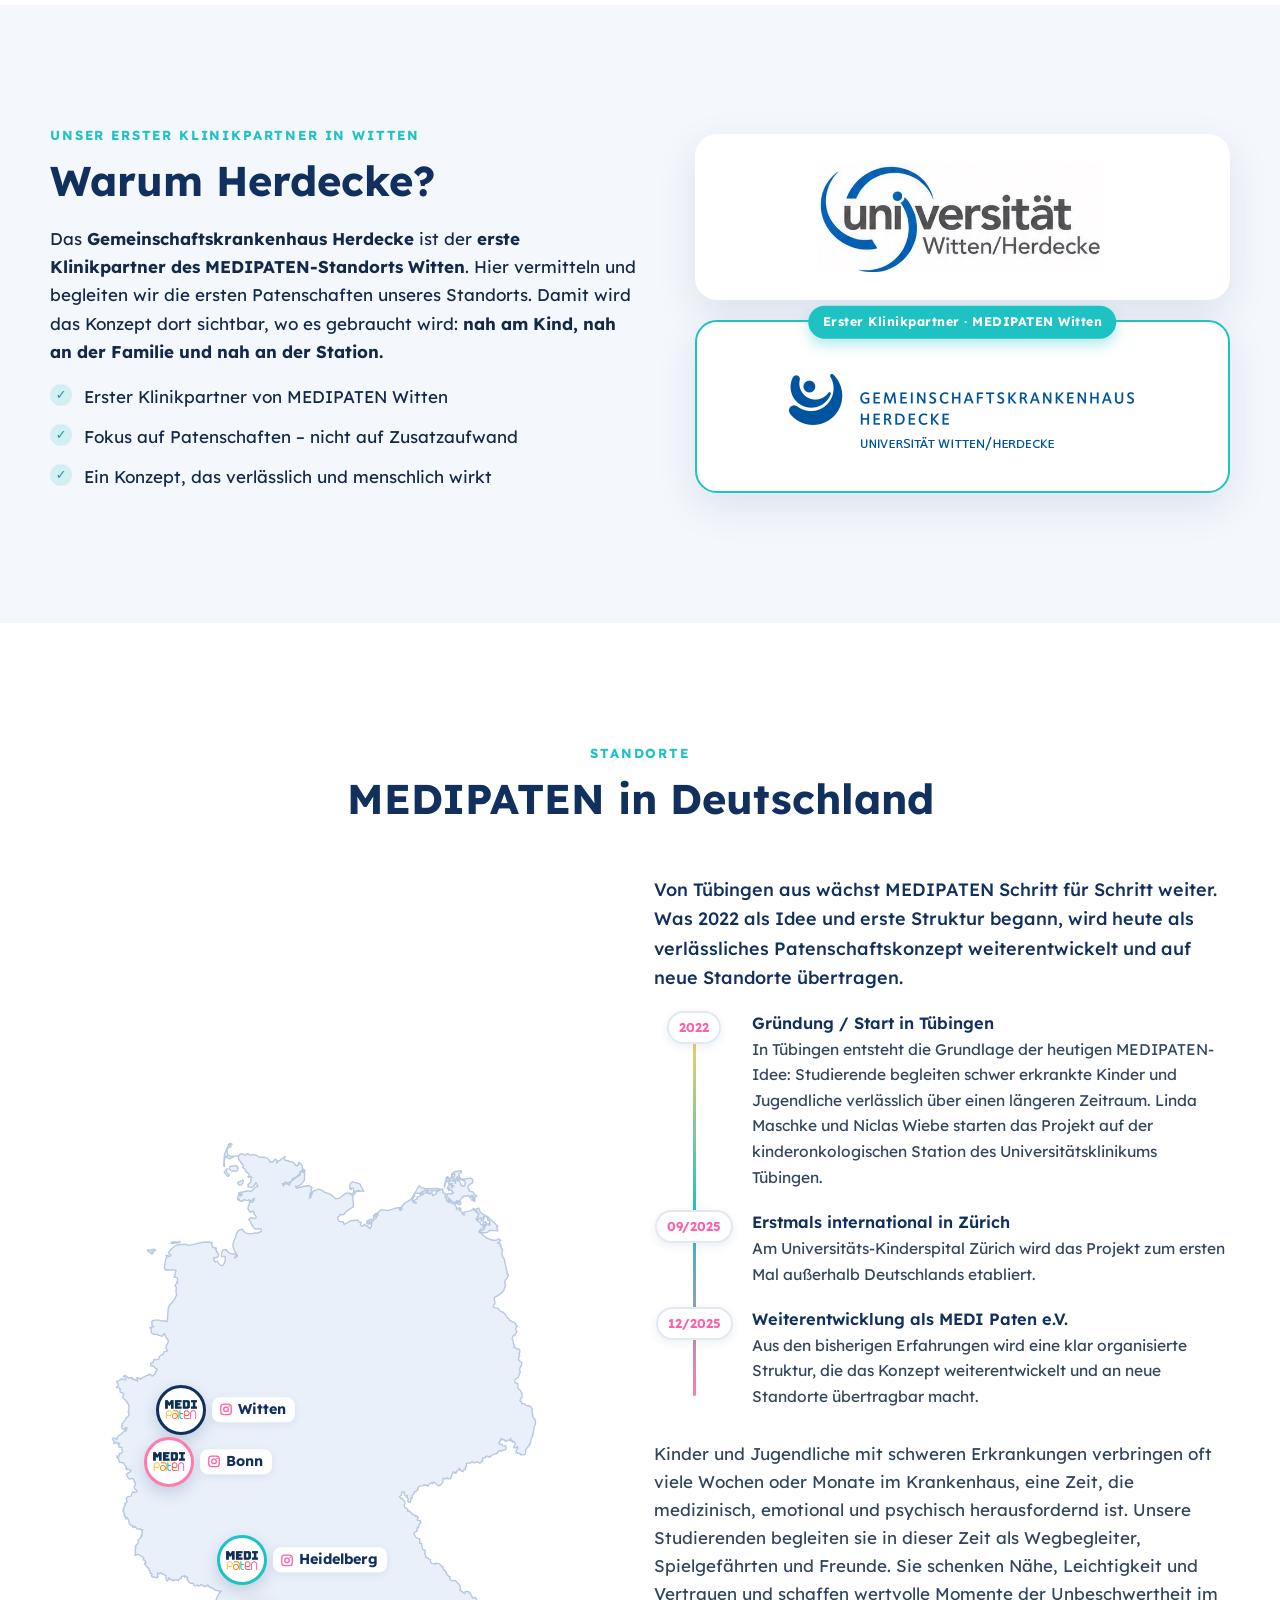
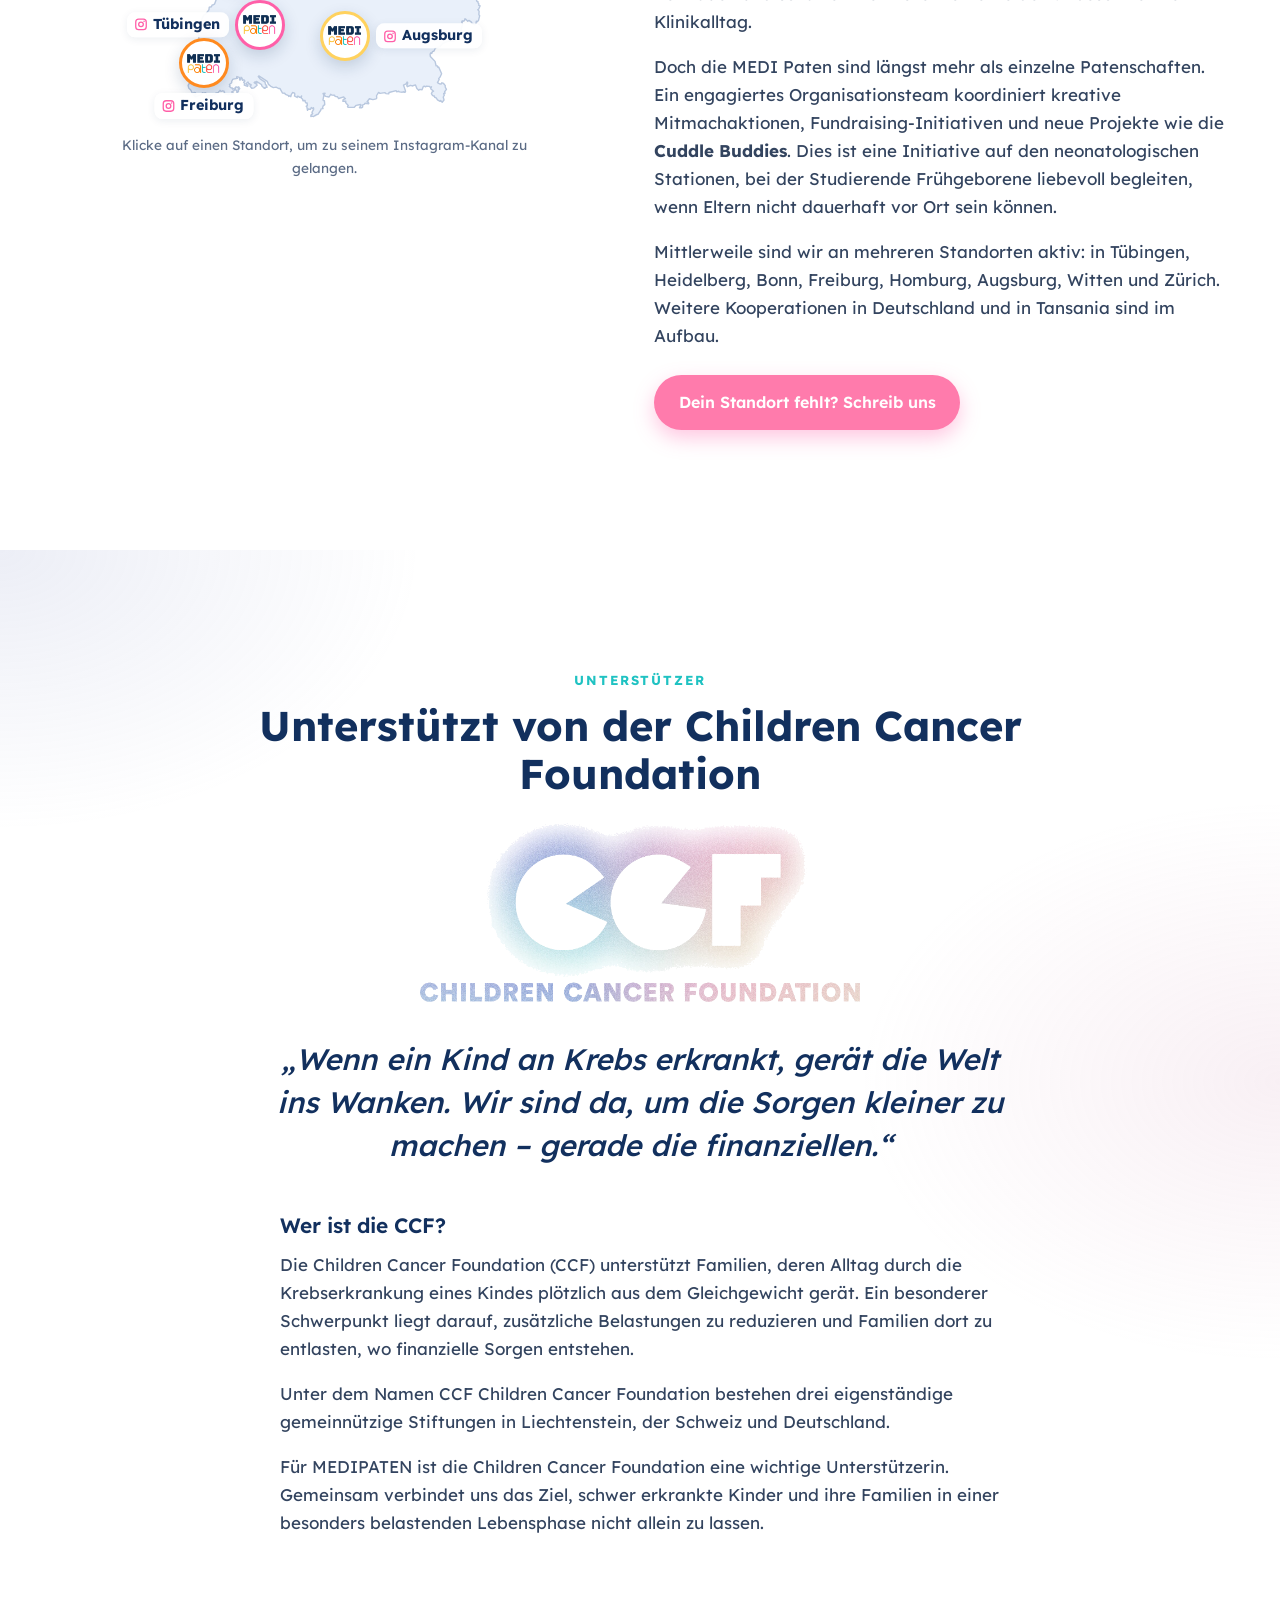
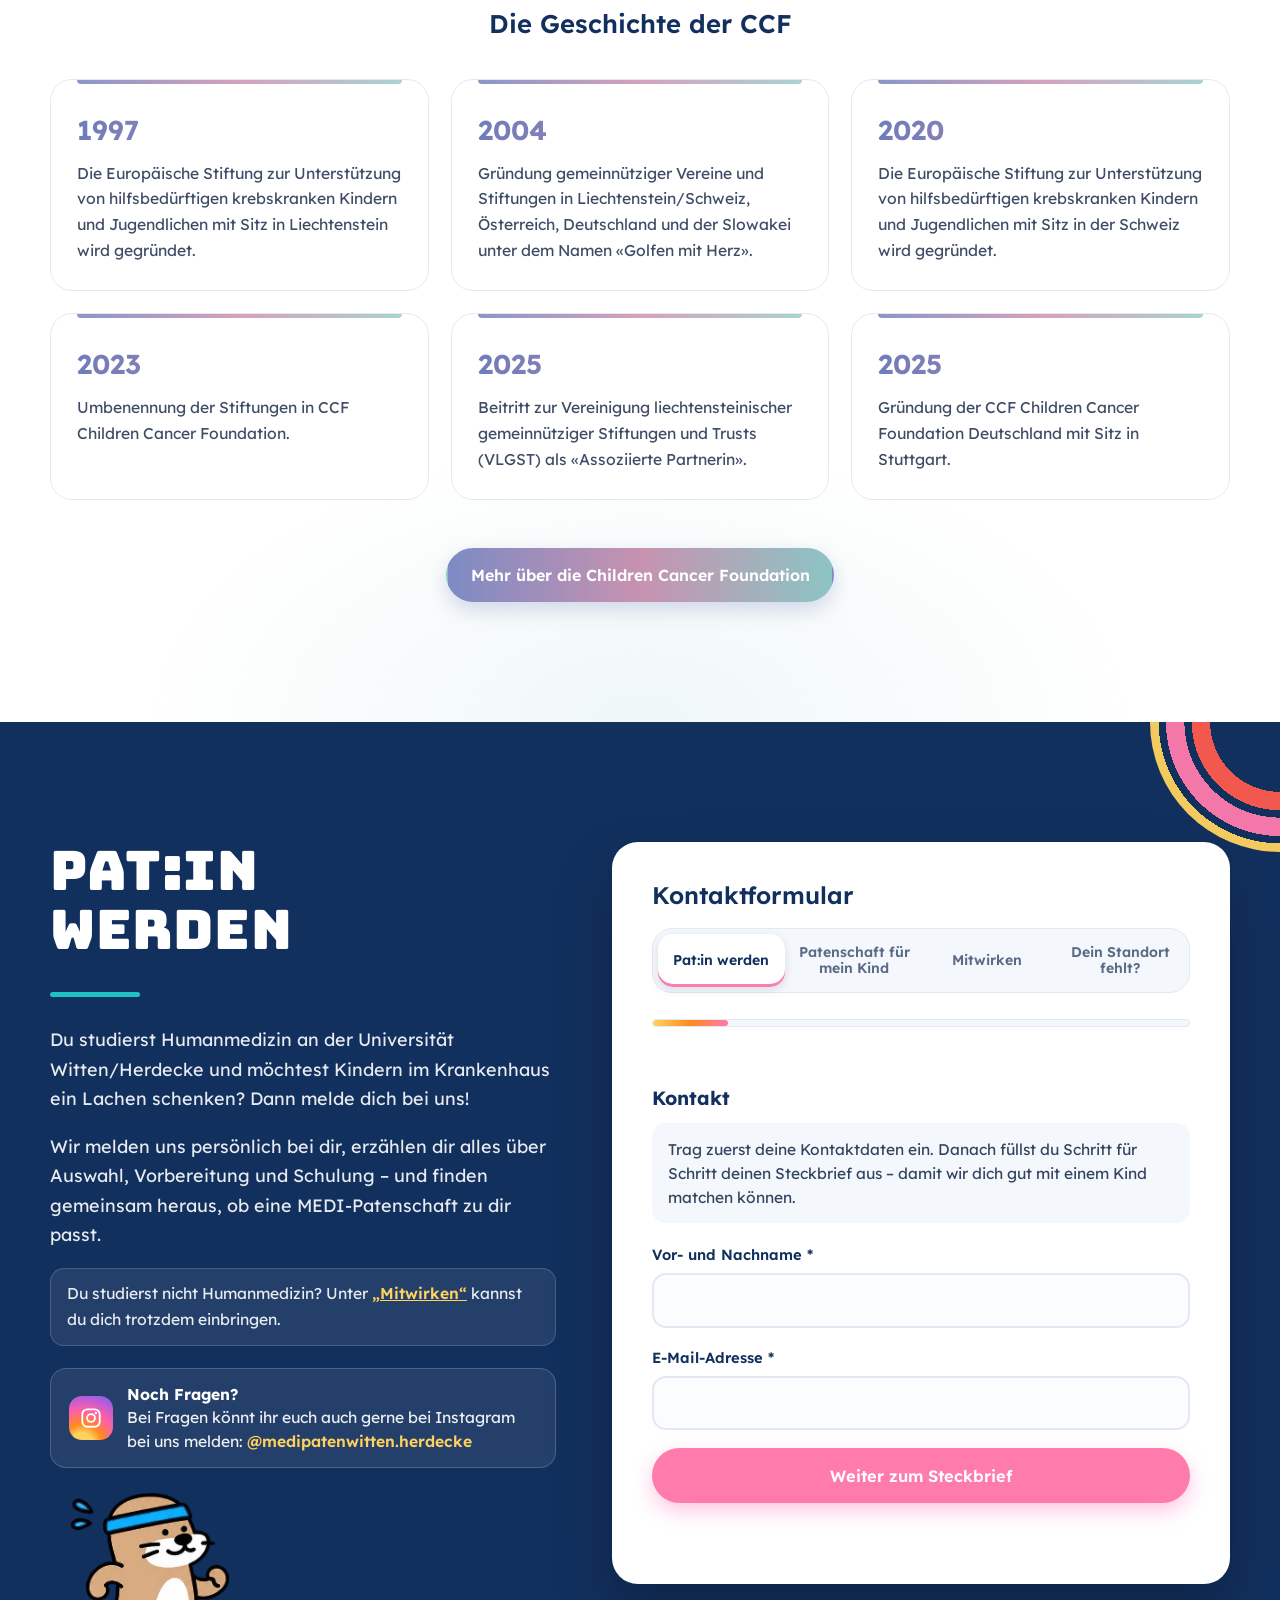
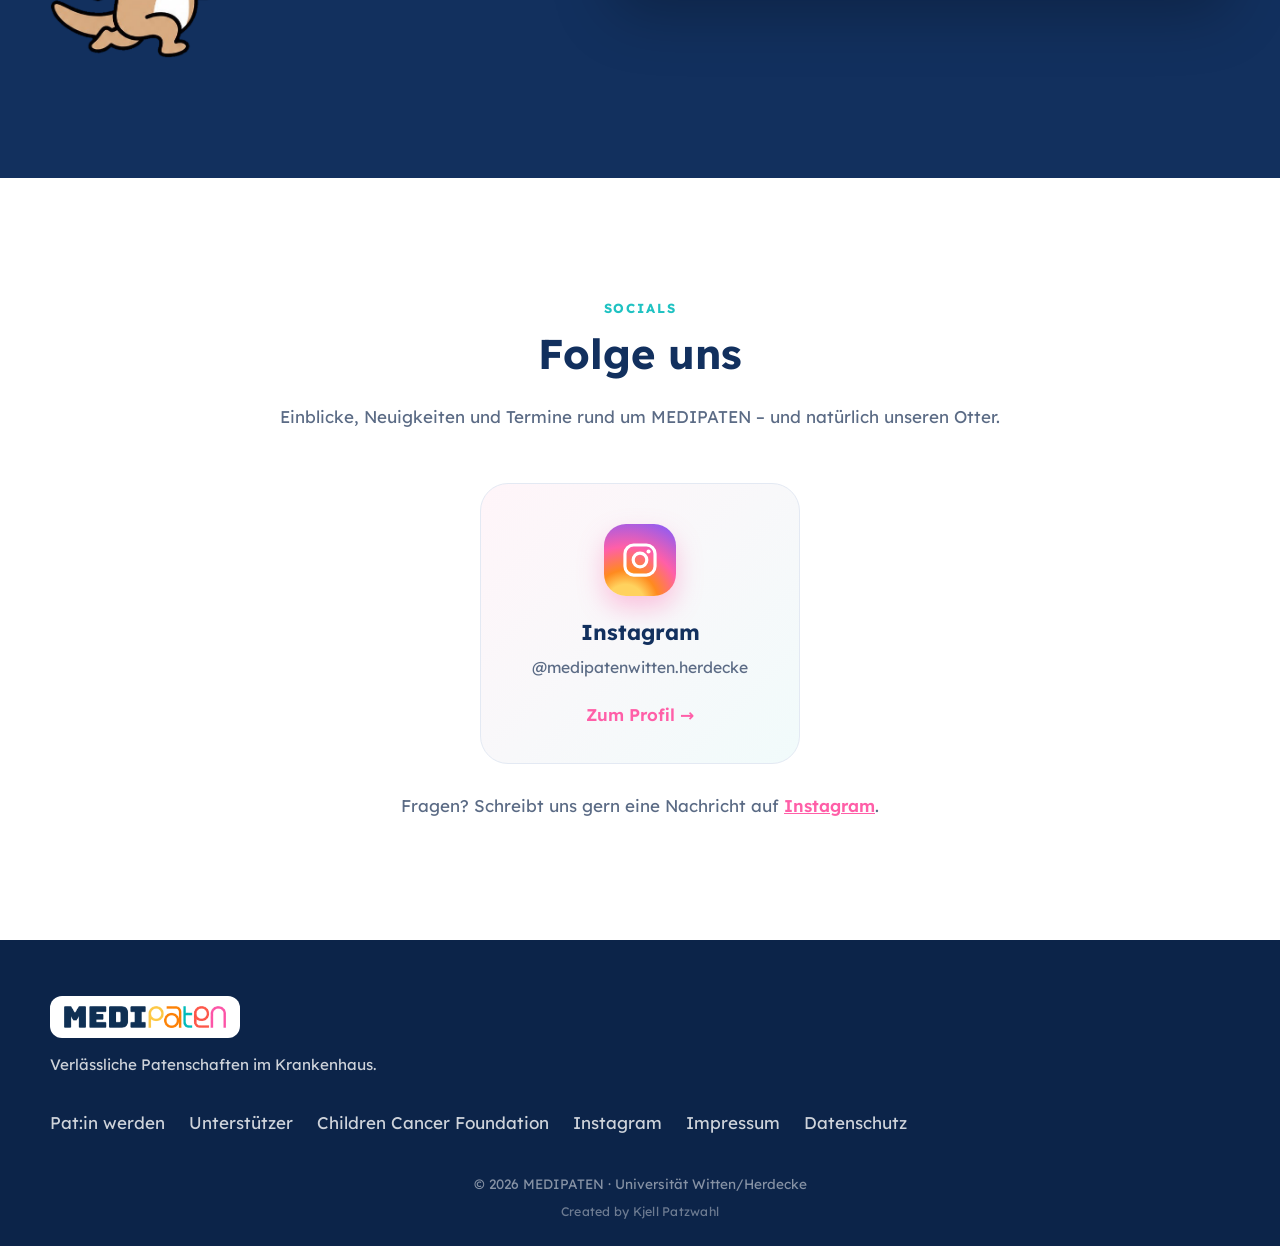
==== commit 9c77d1f8: "Replace contact details with step-by-step profiles (Steckbriefe) - "Pat:in werden" and "Patenschaft " ====
--- a/index.html
+++ b/index.html
@@ -551,111 +551,603 @@
         <button type="button" class="form-tab" role="tab" id="tab-standort" aria-controls="standort-form" aria-selected="false" tabindex="-1">Dein Standort fehlt?</button>
       </div>
 
-      <!-- Reiter 1: Pat:in werden -->
-      <form class="contact-form" id="signup" role="tabpanel" aria-labelledby="tab-signup" novalidate
-            data-topic="Pat:in werden" data-subject="Neue MEDIPATEN-Anmeldung"
-            data-button="Anmeldung absenden"
-            data-success="Deine Anmeldung ist bei uns angekommen. Wir melden uns bald persönlich bei dir.">
-        <div class="field">
-          <label for="f-name">Vor- und Nachname *</label>
-          <input id="f-name" name="name" type="text" autocomplete="name" required>
+      <!-- Reiter 1: Pat:in werden – Kontakt + Steckbrief in Schritten -->
+      <form class="contact-form wizard" id="signup" role="tabpanel" aria-labelledby="tab-signup" novalidate
+            data-topic="Pat:in werden – Steckbrief" data-subject="Neuer Steckbrief MEDI-Pat:in"
+            data-button="Steckbrief absenden" data-first-next="Weiter zum Steckbrief"
+            data-success="Dein Steckbrief ist bei uns angekommen. Wir melden uns bald persönlich bei dir.">
+        <div class="wizard-progress" aria-live="polite">
+          <div class="wizard-bar"><span></span></div>
+          <p class="wizard-label"></p>
         </div>
-        <div class="field">
-          <label for="f-email">E-Mail-Adresse *</label>
-          <input id="f-email" name="email" type="email" autocomplete="email" required>
+        <section class="wz-step" data-step-title="Kontakt">
+          <div class="step-head"><h4>Kontakt</h4></div>
+          <p class="step-intro">Trag zuerst deine Kontaktdaten ein. Danach füllst du Schritt für Schritt deinen Steckbrief aus – damit wir dich gut mit einem Kind matchen können.</p>
+          <div class="field">
+            <label for="p1">Vor- und Nachname *</label>
+            <input id="p1" name="name" type="text" required autocomplete="name">
+          </div>
+          <div class="field">
+            <label for="p2">E-Mail-Adresse *</label>
+            <input id="p2" name="email" type="email" required autocomplete="email">
+          </div>
+        </section>
+        <section class="wz-step" data-step-title="Fakten über mich" hidden>
+          <div class="step-head"><span class="step-num">01</span><h4>Fakten über mich</h4></div>
+          <p class="step-intro">Schön, dass du dabei bist! 💛 Mit deiner Patenschaft möchtest du ein Kind während eines längeren Krankenhausaufenthalts begleiten, ihm Zeit schenken und für schöne gemeinsame Momente sorgen. Damit wir dich mit einem Kind matchen können, möchten wir dich ein bisschen kennenlernen. Fülle dazu bitte die folgenden Fragen gewissenhaft aus.</p>
+          <div class="field-row">
+          <div class="field">
+            <label for="p3">Alter *</label>
+            <input id="p3" name="01 Alter" type="number" required placeholder="z. B. 23" min="16" max="99" inputmode="numeric">
+          </div>
+          <div class="field">
+            <label for="p4">Geschlecht *</label>
+            <select id="p4" name="01 Geschlecht" required><option value="" disabled selected>Bitte wählen</option><option>weiblich</option><option>männlich</option><option>divers</option><option>keine Angabe</option></select>
+          </div>
+          </div>
+          <div class="field">
+            <label for="p5">Pronomen <span class="opt">(freiwillig)</span></label>
+            <input id="p5" name="01 Pronomen" type="text" placeholder="z. B. sie/ihr, er/ihm, they/them">
+          </div>
+          <div class="field-row">
+          <div class="field">
+            <label for="p6">Studiengang *</label>
+            <select id="p6" name="01 Studiengang" required><option>Humanmedizin</option></select>
+          </div>
+          <div class="field">
+            <label for="p7">Fachsemester *</label>
+            <select id="p7" name="01 Fachsemester" required><option value="" disabled selected>Bitte wählen</option><option>1</option><option>2</option><option>3</option><option>4</option><option>5</option><option>6</option><option>7</option><option>8</option><option>9</option><option>10</option><option>11</option><option>12</option><option>13 oder höher</option></select>
+          </div>
+          </div>
+          <div class="field">
+            <label for="p8">Bevorzugter Klinikstandort *</label>
+            <p class="field-hint">Aktuelle Möglichkeiten: Gemeinschaftskrankenhaus Herdecke</p>
+            <select id="p8" name="01 Bevorzugter Klinikstandort" required><option>Gemeinschaftskrankenhaus Herdecke</option></select>
+          </div>
+          <div class="field">
+            <label for="p9">Welche Sprachen sprichst du sicher genug, um mit einem Kind zu spielen oder zu sprechen? *</label>
+            <input id="p9" name="01 Sprachen" type="text" required placeholder="z. B. Deutsch, Englisch, Türkisch" data-label="Sprachen">
+          </div>
+          <div class="field">
+            <label for="p10">Ab wann bist du verfügbar? Gibt es Prüfungen, Praktika oder andere absehbare Unterbrechungen, die du bereits mitteilen kannst? *</label>
+            <textarea id="p10" name="01 Verfügbarkeit" rows="3" required data-label="Verfügbarkeit" placeholder="z. B. ab Mitte November, Prüfungsphase im Februar"></textarea>
+          </div>
+        </section>
+        <section class="wz-step" data-step-title="Das bin ich als Mensch" hidden>
+          <div class="step-head"><span class="step-num">02</span><h4>Das bin ich als Mensch</h4></div>
+          <fieldset class="field-set">
+            <legend>Wie würdest du dich in drei Worten beschreiben? <span class="opt">(freiwillig)</span></legend>
+            <div class="three-words">
+              <input name="02 Drei Worte 1" type="text" aria-label="Wort 1" placeholder="1.">
+              <input name="02 Drei Worte 2" type="text" aria-label="Wort 2" placeholder="2.">
+              <input name="02 Drei Worte 3" type="text" aria-label="Wort 3" placeholder="3.">
+            </div>
+          </fieldset>
+          <div class="field">
+            <label for="p11">Was machst du gerne in deiner Freizeit? <span class="opt">(freiwillig)</span></label>
+            <input id="p11" name="02 Freizeit" type="text">
+          </div>
+          <div class="field">
+            <label for="p12">Was bringt dich zum Lachen? <span class="opt">(freiwillig)</span></label>
+            <input id="p12" name="02 Was bringt dich zum Lachen" type="text">
+          </div>
+          <div class="field-row">
+          <div class="field">
+            <label for="p13">Mein Lieblingsessen und/oder -getränk <span class="opt">(freiwillig)</span></label>
+            <input id="p13" name="02 Lieblingsessen/-getränk" type="text">
+          </div>
+          <div class="field">
+            <label for="p14">Mein Lieblingstier <span class="opt">(freiwillig)</span></label>
+            <input id="p14" name="02 Lieblingstier" type="text">
+          </div>
+          </div>
+          <div class="field">
+            <label for="p15">Lieblingslied, -film, -buch? <span class="opt">(freiwillig)</span></label>
+            <input id="p15" name="02 Lieblingslied/-film/-buch" type="text">
+          </div>
+        </section>
+        <section class="wz-step" data-step-title="Erweiterung" hidden>
+          <div class="step-head"><span class="step-num">03</span><h4>Erweiterung</h4></div>
+          <fieldset class="choice-group cols-2" data-min="1">
+            <legend>Mit welcher Altersgruppe kannst du dir eine 1:1 Patenschaft gut vorstellen? * <span class="opt">(mehrere möglich)</span></legend>
+            <label class="choice"><input type="checkbox" name="03 Altersgruppe" value="Kleinkinder (3–5 Jahre)"> <span>Kleinkinder (3–5 Jahre)</span></label>
+            <label class="choice"><input type="checkbox" name="03 Altersgruppe" value="Grundschulkinder (6–9 Jahre)"> <span>Grundschulkinder (6–9 Jahre)</span></label>
+            <label class="choice"><input type="checkbox" name="03 Altersgruppe" value="Ältere Kinder (10–13 Jahre)"> <span>Ältere Kinder (10–13 Jahre)</span></label>
+            <label class="choice"><input type="checkbox" name="03 Altersgruppe" value="Jugendliche (14–17 Jahre)"> <span>Jugendliche (14–17 Jahre)</span></label>
+            <label class="choice"><input type="checkbox" name="03 Altersgruppe" value="keine Präferenz"> <span>keine Präferenz</span></label>
+          </fieldset>
+          <fieldset class="choice-group cols-3">
+            <legend>Mit welchem Geschlecht des Kindes würdest du dich wohlfühlen? *</legend>
+            <label class="choice"><input type="radio" name="03 Geschlecht des Kindes" value="weiblich" required> <span>weiblich</span></label>
+            <label class="choice"><input type="radio" name="03 Geschlecht des Kindes" value="männlich"> <span>männlich</span></label>
+            <label class="choice"><input type="radio" name="03 Geschlecht des Kindes" value="keine Präferenz"> <span>keine Präferenz</span></label>
+          </fieldset>
+          <fieldset class="choice-group cols-3">
+            <legend>Hast du Erfahrungen im Umgang mit Kindern/Jugendlichen? *</legend>
+            <label class="choice"><input type="radio" name="03 Erfahrung mit Kindern" value="ja, regelmäßig" required> <span>ja, regelmäßig</span></label>
+            <label class="choice"><input type="radio" name="03 Erfahrung mit Kindern" value="gelegentlich"> <span>gelegentlich</span></label>
+            <label class="choice"><input type="radio" name="03 Erfahrung mit Kindern" value="bisher wenig"> <span>bisher wenig</span></label>
+          </fieldset>
+          <div class="field">
+            <label for="p16">Welche Erfahrungen oder Stärken bringst du mit? <span class="opt">(freiwillig)</span></label>
+            <textarea id="p16" name="03 Erfahrungen und Stärken" rows="3"></textarea>
+          </div>
+          <div class="field">
+            <label for="p17">Gibt es Interessen, Persönlichkeitsmerkmale oder Bedürfnisse eines Kindes, bei denen du dir besonders gut vorstellen kannst, eine Verbindung aufzubauen? <span class="opt">(freiwillig)</span></label>
+            <textarea id="p17" name="03 Verbindung" rows="3"></textarea>
+          </div>
+          <fieldset class="choice-group cols-2" data-min="1">
+            <legend>Was machst du selbst gern mit Kindern? * <span class="opt">(mehrere möglich)</span></legend>
+            <label class="choice"><input type="checkbox" name="03 Aktivitäten mit Kindern" value="Brett- / Kartenspiele"> <span>Brett- / Kartenspiele</span></label>
+            <label class="choice"><input type="checkbox" name="03 Aktivitäten mit Kindern" value="Malen / Basteln"> <span>Malen / Basteln</span></label>
+            <label class="choice"><input type="checkbox" name="03 Aktivitäten mit Kindern" value="Musik / Singen / Instrument"> <span>Musik / Singen / Instrument</span></label>
+            <label class="choice"><input type="checkbox" name="03 Aktivitäten mit Kindern" value="Vorlesen / Bücher"> <span>Vorlesen / Bücher</span></label>
+            <label class="choice"><input type="checkbox" name="03 Aktivitäten mit Kindern" value="Rätsel / Knobeln"> <span>Rätsel / Knobeln</span></label>
+            <label class="choice"><input type="checkbox" name="03 Aktivitäten mit Kindern" value="ruhig reden / zuhören"> <span>ruhig reden / zuhören</span></label>
+            <label class="choice"><input type="checkbox" name="03 Aktivitäten mit Kindern" value="Geschichten / Fantasie"> <span>Geschichten / Fantasie</span></label>
+            <label class="choice"><input type="checkbox" name="03 Aktivitäten mit Kindern" value="über Sport reden"> <span>über Sport reden</span></label>
+            <label class="choice"><input type="checkbox" name="03 Aktivitäten mit Kindern" value="Videospiele / Technik"> <span>Videospiele / Technik</span></label>
+            <label class="choice"><input type="checkbox" name="03 Aktivitäten mit Kindern" value="Quatsch / Humor"> <span>Quatsch / Humor</span></label>
+            <label class="choice"><input type="checkbox" name="03 Aktivitäten mit Kindern" value="Lernen / Entdecken"> <span>Lernen / Entdecken</span></label>
+            <label class="choice"><input type="checkbox" name="03 Aktivitäten mit Kindern" value="Bewegung"> <span>Bewegung</span></label>
+            <input class="choice-other" id="o18" name="03 Weitere Themen" type="text" placeholder="weitere Themen …" aria-label="weitere Themen …">
+          </fieldset>
+          <div class="field">
+            <label for="p19">Was würdest du besonders gerne anbieten – und was eher nicht? <span class="opt">(freiwillig)</span></label>
+            <textarea id="p19" name="03 Anbieten und eher nicht" rows="3"></textarea>
+          </div>
+          <fieldset class="choice-group cols-2" data-min="1">
+            <legend>Was liegt dir im Umgang mit Kindern besonders? * <span class="opt">(mehrere möglich)</span></legend>
+            <label class="choice"><input type="checkbox" name="03 Was mir liegt" value="Humor und Leichtigkeit"> <span>Humor und Leichtigkeit</span></label>
+            <label class="choice"><input type="checkbox" name="03 Was mir liegt" value="ruhig da sein"> <span>ruhig da sein</span></label>
+            <label class="choice"><input type="checkbox" name="03 Was mir liegt" value="geduldig zuhören"> <span>geduldig zuhören</span></label>
+            <label class="choice"><input type="checkbox" name="03 Was mir liegt" value="zum Spielen motivieren"> <span>zum Spielen motivieren</span></label>
+            <label class="choice"><input type="checkbox" name="03 Was mir liegt" value="kreativ werden"> <span>kreativ werden</span></label>
+            <label class="choice"><input type="checkbox" name="03 Was mir liegt" value="sanft Vertrauen aufbauen"> <span>sanft Vertrauen aufbauen</span></label>
+            <label class="choice"><input type="checkbox" name="03 Was mir liegt" value="spontan reagieren"> <span>spontan reagieren</span></label>
+            <label class="choice"><input type="checkbox" name="03 Was mir liegt" value="klar und strukturiert sein"> <span>klar und strukturiert sein</span></label>
+            <input class="choice-other" id="o20" name="03 Was mir liegt – Sonstiges" type="text" placeholder="etwas anderes …" aria-label="etwas anderes …">
+          </fieldset>
+        </section>
+        <section class="wz-step" data-step-title="So stelle ich mir meine Patenschaft vor" hidden>
+          <div class="step-head"><span class="step-num">04</span><h4>So stelle ich mir meine Patenschaft vor</h4></div>
+          <div class="field">
+            <label for="p21">Warum möchtest du MEDI-Pate / MEDI-Patin werden? <span class="opt">(freiwillig)</span></label>
+            <textarea id="p21" name="04 Warum MEDI-Pat:in" rows="3"></textarea>
+          </div>
+          <div class="field">
+            <label for="p22">Was macht eine gute Patenschaft für dich aus? Was ist dir an einer guten Patenschaft wichtig? <span class="opt">(freiwillig)</span></label>
+            <textarea id="p22" name="04 Gute Patenschaft" rows="3"></textarea>
+          </div>
+          <div class="field">
+            <label for="p23">Gibt es etwas, das du dir für die gemeinsame Zeit wünschst? <span class="opt">(freiwillig)</span></label>
+            <textarea id="p23" name="04 Wünsche für die gemeinsame Zeit" rows="3"></textarea>
+          </div>
+          <div class="field">
+            <label for="p24">Gibt es Wünsche für dein Patenkind oder etwas, das wir für ein gutes Matching wissen sollten? <span class="opt">(freiwillig)</span></label>
+            <textarea id="p24" name="04 Wünsche für das Matching" rows="3"></textarea>
+          </div>
+        </section>
+        <section class="wz-step" data-step-title="Verantwortung und Zusammenarbeit" hidden>
+          <div class="step-head"><span class="step-num">05</span><h4>Verantwortung und Zusammenarbeit</h4></div>
+          <fieldset class="confirm-group">
+            <legend>Bitte bestätige jeden Punkt *</legend>
+            <label class="consent"><input type="checkbox" name="05 Verantwortung 1" value="bestätigt" required> <span>Ich übernehme keine medizinischen oder pflegerischen Aufgaben und gebe keine medizinischen Ratschläge.</span></label>
+            <label class="consent"><input type="checkbox" name="05 Verantwortung 2" value="bestätigt" required> <span>Ich halte Stationsregeln, Hygienevorgaben und vereinbarte Besuchsgrenzen ein.</span></label>
+            <label class="consent"><input type="checkbox" name="05 Verantwortung 3" value="bestätigt" required> <span>Ich respektiere ein „Nein“, eine Pause und persönliche Grenzen des Kindes jederzeit.</span></label>
+            <label class="consent"><input type="checkbox" name="05 Verantwortung 4" value="bestätigt" required> <span>Ich melde Überforderung, Schwierigkeiten oder Ausfälle zeitnah an die Koordination.</span></label>
+            <label class="consent"><input type="checkbox" name="05 Verantwortung 5" value="bestätigt" required> <span>Ich teile keine Bilder, Patientendaten oder privaten Kontaktwege ohne ausdrücklich geklärte Freigabe.</span></label>
+          </fieldset>
+          <div class="field">
+            <label for="p25">Offene Fragen oder Vorbehalte zu diesen Punkten <span class="opt">(freiwillig)</span></label>
+            <textarea id="p25" name="05 Offene Fragen oder Vorbehalte" rows="3"></textarea>
+          </div>
+        </section>
+        <section class="wz-step" data-step-title="Interne Daten" hidden>
+          <div class="step-head"><span class="step-num">06</span><h4>Interne Daten</h4></div>
+          <div class="field">
+            <label for="p26">Handynummer oder E-Mail, über die wir dich kontaktieren dürfen *</label>
+            <input id="p26" name="06 Kontakt (Handy oder E-Mail)" type="text" required placeholder="z. B. 0170 1234567" data-label="Handynummer oder E-Mail">
+          </div>
+          <fieldset class="choice-group cols-4">
+            <legend>Erreichbarkeit über die angegebene Nummer <span class="opt">(freiwillig, mehrere möglich)</span></legend>
+            <label class="choice"><input type="checkbox" name="06 Erreichbarkeit" value="WhatsApp"> <span>WhatsApp</span></label>
+            <label class="choice"><input type="checkbox" name="06 Erreichbarkeit" value="Signal"> <span>Signal</span></label>
+            <label class="choice"><input type="checkbox" name="06 Erreichbarkeit" value="SMS"> <span>SMS</span></label>
+            <label class="choice"><input type="checkbox" name="06 Erreichbarkeit" value="iPhone-Messenger"> <span>iPhone-Messenger</span></label>
+          </fieldset>
+          <fieldset class="confirm-group">
+            <legend>Ich bestätige, dass *</legend>
+            <label class="consent"><input type="checkbox" name="06 Bestätigung 1" value="bestätigt" required> <span>die Angaben in 01–04 an das Patenkind und die Sorgeberechtigten weitergegeben werden dürfen. 05 und 06 darf die Koordination intern nutzen.</span></label>
+            <label class="consent"><input type="checkbox" name="06 Bestätigung 2" value="bestätigt" required> <span>die Angaben in 01–05 wahrheitsgemäß und gewissenhaft ausgefüllt wurden.</span></label>
+          </fieldset>
+          <p class="field-hint">Bitte beachte, dass nur wahrheitsgemäße Antworten über deine Person zu einem guten Matching beitragen können.</p>
+          <div class="field">
+            <label for="p27">Anmerkungen / Verbesserungsvorschläge zum Fragebogen <span class="opt">(freiwillig)</span></label>
+            <p class="field-hint">Da wir noch eine sehr junge Initiative sind, sind wir für jeden Verbesserungsvorschlag und jede Kritik offen.</p>
+            <textarea id="p27" name="06 Anmerkungen zum Fragebogen" rows="3"></textarea>
+          </div>
+          <label class="consent">
+            <input type="checkbox" name="datenschutz" required>
+            <span>Ich bin einverstanden, dass meine Angaben zur Kontaktaufnahme im Rahmen von MEDIPATEN gespeichert und verarbeitet werden (siehe <a href="datenschutz.html">Datenschutz</a>). *</span>
+          </label>
+        </section>
+        <input type="text" name="_gotcha" class="hp" tabindex="-1" autocomplete="off" aria-hidden="true">
+        <div class="step-nav">
+          <button type="button" class="btn btn-back step-back">Zurück</button>
+          <button type="button" class="btn btn-primary step-next">Weiter</button>
+          <button type="submit" class="btn btn-primary step-submit">Steckbrief absenden</button>
         </div>
-        <div class="field-row">
-          <div class="field">
-            <label for="f-semester">Fachsemester *</label>
-            <select id="f-semester" name="semester" required>
-              <option value="" disabled selected>Bitte wählen</option>
-              <option>1</option><option>2</option><option>3</option><option>4</option>
-              <option>5</option><option>6</option><option>7</option><option>8</option>
-              <option>9</option><option>10</option><option>11</option><option>12</option>
-              <option>13 oder höher</option>
-            </select>
-          </div>
-          <div class="field">
-            <label for="f-studiengang">Studiengang *</label>
-            <select id="f-studiengang" name="studiengang" required>
-              <option value="Humanmedizin" selected>Humanmedizin</option>
-            </select>
-          </div>
-        </div>
-        <div class="field-row">
-          <div class="field">
-            <label for="f-alter">Alter <span class="opt">(optional)</span></label>
-            <input id="f-alter" name="alter" type="number" min="16" max="99" inputmode="numeric" placeholder="z. B. 23">
-          </div>
-          <div class="field">
-            <label for="f-sprachen">Gesprochene Sprache(n) <span class="opt">(optional)</span></label>
-            <input id="f-sprachen" name="sprachen" type="text" placeholder="z. B. Deutsch, Englisch, Türkisch">
-          </div>
-        </div>
-        <div class="field">
-          <label for="f-msg">Erzähl uns gern etwas über dich <span class="opt">(optional)</span></label>
-          <textarea id="f-msg" name="nachricht" rows="4" placeholder="Was motiviert dich? Hast du schon Erfahrung mit Kindern?"></textarea>
-        </div>
-        <!-- Spam-Schutz (für Menschen unsichtbar) -->
-        <input type="text" name="_gotcha" class="hp" tabindex="-1" autocomplete="off" aria-hidden="true">
-      <label class="consent">
-        <input type="checkbox" name="datenschutz" required>
-        <span>Ich bin einverstanden, dass meine Angaben zur Kontaktaufnahme im Rahmen von MEDIPATEN gespeichert und verarbeitet werden. *</span>
-      </label>
-        <button type="submit" class="btn btn-primary btn-lg btn-block">Anmeldung absenden</button>
         <p class="form-status" role="status" aria-live="polite"></p>
       </form>
 
-      <!-- Reiter 2: Patenschaft für mein Kind (Eltern / Sorgeberechtigte) -->
-      <form class="contact-form" id="eltern-form" role="tabpanel" aria-labelledby="tab-eltern" novalidate hidden data-formal
-            data-topic="Patenschaft für mein Kind" data-subject="Neue Eltern-Anfrage: Patenschaft für mein Kind"
-            data-button="Unverbindlich anfragen"
+      <!-- Reiter 2: Patenschaft für mein Kind – Kontakt + Steckbrief in Schritten -->
+      <form class="contact-form wizard" id="eltern-form" role="tabpanel" aria-labelledby="tab-eltern" novalidate hidden data-formal
+            data-topic="Patenschaft für mein Kind – Steckbrief" data-subject="Neuer Eltern-Steckbrief"
+            data-topic-info="Patenschaft für mein Kind – nur Informationen" data-subject-info="Neue Eltern-Anfrage (Informationen)"
+            data-button="Steckbrief absenden" data-button-info="Unverbindlich anfragen" data-first-next="Weiter zum Steckbrief"
             data-success-title="Vielen Dank für Ihre Anfrage!"
-            data-success="Ihre unverbindliche Anfrage ist bei uns angekommen. So geht es weiter: Eine Ansprechperson von MEDIPATEN meldet sich persönlich bei Ihnen, beantwortet Ihre Fragen und bespricht mit Ihnen in Ruhe, ob und wie eine Patenschaft für Ihr Kind passen kann.">
-        <p class="form-note">Ihre Anfrage ist unverbindlich. Bitte geben Sie <strong>keine Diagnose oder medizinischen Details</strong> an – das besprechen wir, wenn Sie möchten, persönlich.</p>
-        <div class="field">
-          <label for="e-name">Name der sorgeberechtigten Person *</label>
-          <input id="e-name" name="name" type="text" autocomplete="name" required>
+            data-success="Ihre Angaben sind bei uns angekommen. So geht es weiter: Eine Ansprechperson von MEDIPATEN meldet sich persönlich bei Ihnen, beantwortet Ihre Fragen und bespricht mit Ihnen in Ruhe, ob und wie eine Patenschaft für Ihr Kind passen kann.">
+        <div class="wizard-progress" aria-live="polite">
+          <div class="wizard-bar"><span></span></div>
+          <p class="wizard-label"></p>
         </div>
-        <div class="field-row">
-          <div class="field">
-            <label for="e-email">E-Mail-Adresse *</label>
-            <input id="e-email" name="email" type="email" autocomplete="email" required>
-          </div>
-          <div class="field">
-            <label for="e-tel">Telefonnummer <span class="opt">(optional)</span></label>
-            <input id="e-tel" name="telefon" type="tel" autocomplete="tel">
-          </div>
+        <section class="wz-step" data-step-title="Kontakt">
+          <div class="step-head"><h4>Kontakt</h4></div>
+          <p class="form-note">Ihre Anfrage ist unverbindlich. Bitte geben Sie <strong>keine Diagnose oder medizinischen Details</strong> an – das besprechen wir, wenn Sie möchten, persönlich.</p>
+          <div class="field">
+            <label for="k28">Name der sorgeberechtigten Person *</label>
+            <input id="k28" name="name" type="text" required autocomplete="name">
+          </div>
+          <div class="field-row">
+          <div class="field">
+            <label for="k29">E-Mail-Adresse *</label>
+            <input id="k29" name="email" type="email" required autocomplete="email">
+          </div>
+          <div class="field">
+            <label for="k30">Telefonnummer <span class="opt">(freiwillig)</span></label>
+            <input id="k30" name="telefon" type="tel" autocomplete="tel">
+          </div>
+          </div>
+          <div class="field">
+            <label for="k31">Behandelnde Klinik / Standort *</label>
+            <input id="k31" name="klinik" type="text" required placeholder="z. B. Gemeinschaftskrankenhaus Herdecke">
+          </div>
+          <fieldset class="choice-group interest-choice">
+            <legend>Wie können wir Ihnen helfen? *</legend>
+            <label class="choice"><input type="radio" name="interesse" value="Ich möchte erst Informationen" required> <span><strong>Ich möchte erst Informationen</strong><br><small>Wir melden uns bei Ihnen und beantworten Ihre Fragen.</small></span></label>
+            <label class="choice"><input type="radio" name="interesse" value="Ich möchte mein Kind für eine Patenschaft anmelden"> <span><strong>Ich möchte mein Kind für eine Patenschaft anmelden</strong><br><small>Dafür füllen Sie im nächsten Schritt den Steckbrief aus.</small></span></label>
+          </fieldset>
+          <div class="info-only" hidden>
+            <label class="consent">
+              <input type="checkbox" name="datenschutz" required>
+              <span>Ich bin einverstanden, dass meine Angaben zur Kontaktaufnahme im Rahmen von MEDIPATEN gespeichert und verarbeitet werden (siehe <a href="datenschutz.html">Datenschutz</a>). *</span>
+            </label>
+          </div>
+        </section>
+        <section class="wz-step" data-step-title="Informationen über mein Kind" hidden>
+          <div class="step-head"><span class="step-num">01</span><h4>Informationen über mein Kind</h4></div>
+          <p class="step-intro">Schön, dass Sie dabei sind! 💛 Wir möchten Ihrem Kind während des Krankenhausaufenthalts eine Person zur Seite stellen, die Zeit mit ihm verbringt, zuhört, spielt, lacht und für etwas Abwechslung im Klinikalltag sorgt. Damit wir eine passende Patin oder einen passenden Paten finden, möchten wir Ihr Kind ein bisschen kennenlernen.<br><br>Der Steckbrief hat zwei Teile: Einen Teil füllen Sie als Eltern aus, den anderen Teil (06 und 07) Ihr Kind selbst – gerne mit Ihrer Unterstützung. Es gibt keine richtigen oder falschen Antworten.</p>
+          <div class="field-row">
+          <div class="field">
+            <label for="k32">Vorname *</label>
+            <input id="k32" name="01 Vorname des Kindes" type="text" required>
+          </div>
+          <div class="field">
+            <label for="k33">Alter *</label>
+            <input id="k33" name="01 Alter des Kindes" type="number" required placeholder="z. B. 8" min="0" max="21" inputmode="numeric">
+          </div>
+          </div>
+          <div class="field">
+            <label for="k34">Rufname Ihres Kindes <span class="opt">(freiwillig)</span></label>
+            <input id="k34" name="01 Rufname" type="text">
+          </div>
+          <div class="field-row">
+          <div class="field">
+            <label for="k35">Geschlecht *</label>
+            <select id="k35" name="01 Geschlecht" required><option value="" disabled selected>Bitte wählen</option><option>weiblich</option><option>männlich</option><option>divers</option><option>keine Angabe</option></select>
+          </div>
+          <div class="field">
+            <label for="k36">Pronomen <span class="opt">(freiwillig)</span></label>
+            <input id="k36" name="01 Pronomen" type="text">
+          </div>
+          </div>
+          <div class="field">
+            <label for="k37">Welche Sprache(n) versteht und spricht Ihr Kind am liebsten? *</label>
+            <input id="k37" name="01 Sprachen" type="text" required placeholder="z. B. Deutsch, Arabisch" data-label="Sprachen des Kindes">
+          </div>
+          <fieldset class="choice-group cols-2">
+            <legend>Gibt es einen Wunsch bezüglich der Patenschaftsperson? *</legend>
+            <label class="choice"><input type="radio" name="01 Wunsch Patenschaftsperson" value="lieber eine Patin" required> <span>lieber eine Patin</span></label>
+            <label class="choice"><input type="radio" name="01 Wunsch Patenschaftsperson" value="lieber einen Paten"> <span>lieber einen Paten</span></label>
+            <label class="choice"><input type="radio" name="01 Wunsch Patenschaftsperson" value="keine Präferenz"> <span>keine Präferenz</span></label>
+            <label class="choice"><input type="radio" name="01 Wunsch Patenschaftsperson" value="möchten wir besprechen"> <span>möchten wir besprechen</span></label>
+          </fieldset>
+        </section>
+        <section class="wz-step" data-step-title="Das ist mein/unser Kind" hidden>
+          <div class="step-head"><span class="step-num">02</span><h4>Das ist mein/unser Kind</h4></div>
+          <fieldset class="field-set">
+            <legend>Wie würden Sie Ihr Kind in drei Worten beschreiben? <span class="opt">(freiwillig)</span></legend>
+            <div class="three-words">
+              <input name="02 Drei Worte 1" type="text" aria-label="Wort 1" placeholder="1.">
+              <input name="02 Drei Worte 2" type="text" aria-label="Wort 2" placeholder="2.">
+              <input name="02 Drei Worte 3" type="text" aria-label="Wort 3" placeholder="3.">
+            </div>
+          </fieldset>
+          <div class="field">
+            <label for="k38">Was macht Ihr Kind besonders? <span class="opt">(freiwillig)</span></label>
+            <input id="k38" name="02 Was macht das Kind besonders" type="text">
+          </div>
+          <div class="field">
+            <label for="k39">Was bringt Ihr Kind zum Lachen? <span class="opt">(freiwillig)</span></label>
+            <input id="k39" name="02 Was bringt das Kind zum Lachen" type="text">
+          </div>
+          <div class="field">
+            <label for="k40">Was ist Ihrem Kind wichtig, wenn es eine neue Person kennenlernt? <span class="opt">(freiwillig)</span></label>
+            <textarea id="k40" name="02 Wichtig beim Kennenlernen" rows="3"></textarea>
+          </div>
+        </section>
+        <section class="wz-step" data-step-title="Das macht mein/unser Kind gern" hidden>
+          <div class="step-head"><span class="step-num">03</span><h4>Das macht mein/unser Kind gern</h4></div>
+          <fieldset class="choice-group cols-2" data-min="1">
+            <legend>Welche Aktivitäten macht Ihr Kind gern? * <span class="opt">(mehrere möglich)</span></legend>
+            <label class="choice"><input type="checkbox" name="03 Aktivitäten" value="Brett- / Kartenspiele"> <span>Brett- / Kartenspiele</span></label>
+            <label class="choice"><input type="checkbox" name="03 Aktivitäten" value="Malen / Basteln"> <span>Malen / Basteln</span></label>
+            <label class="choice"><input type="checkbox" name="03 Aktivitäten" value="Vorlesen / Bücher"> <span>Vorlesen / Bücher</span></label>
+            <label class="choice"><input type="checkbox" name="03 Aktivitäten" value="Rätseln / Knobeln"> <span>Rätseln / Knobeln</span></label>
+            <label class="choice"><input type="checkbox" name="03 Aktivitäten" value="Musik / Singen / Tanz"> <span>Musik / Singen / Tanz</span></label>
+            <label class="choice"><input type="checkbox" name="03 Aktivitäten" value="Geschichten / Fantasie"> <span>Geschichten / Fantasie</span></label>
+            <label class="choice"><input type="checkbox" name="03 Aktivitäten" value="ruhig reden / zuhören"> <span>ruhig reden / zuhören</span></label>
+            <label class="choice"><input type="checkbox" name="03 Aktivitäten" value="lernen / entdecken"> <span>lernen / entdecken</span></label>
+            <label class="choice"><input type="checkbox" name="03 Aktivitäten" value="Bewegung"> <span>Bewegung</span></label>
+            <label class="choice"><input type="checkbox" name="03 Aktivitäten" value="über Sport reden"> <span>über Sport reden</span></label>
+            <label class="choice"><input type="checkbox" name="03 Aktivitäten" value="Videospiele / Technik"> <span>Videospiele / Technik</span></label>
+            <label class="choice"><input type="checkbox" name="03 Aktivitäten" value="Quatsch / Humor"> <span>Quatsch / Humor</span></label>
+            <label class="choice"><input type="checkbox" name="03 Aktivitäten" value="gemeinsam Neues entdecken"> <span>gemeinsam Neues entdecken</span></label>
+            <label class="choice"><input type="checkbox" name="03 Aktivitäten" value="Tiere / Natur"> <span>Tiere / Natur</span></label>
+            <input class="choice-other" id="o41" name="03 Weitere Aktivitäten" type="text" placeholder="etwas anderes …" aria-label="etwas anderes …">
+          </fieldset>
+          <div class="field">
+            <label for="k42">Was begeistert Ihr Kind besonders? <span class="opt">(freiwillig)</span></label>
+            <textarea id="k42" name="03 Was begeistert das Kind" rows="3" placeholder="z. B. Lieblingsspiel, Hobby, Figuren, Thema"></textarea>
+          </div>
+        </section>
+        <section class="wz-step" data-step-title="Persönlichkeit und Umgang" hidden>
+          <div class="step-head"><span class="step-num">04</span><h4>Persönlichkeit und Umgang</h4></div>
+          <fieldset class="choice-group scale">
+            <legend>Wie viel Energie hat Ihr Kind bei Besuchen meistens? *</legend>
+            <div class="scale-row">
+              <span class="scale-end">lieber ruhig</span>
+              <label class="scale-opt"><input type="radio" name="04 Energie bei Besuchen" value="1" required><span>1</span></label>
+              <label class="scale-opt"><input type="radio" name="04 Energie bei Besuchen" value="2"><span>2</span></label>
+              <label class="scale-opt"><input type="radio" name="04 Energie bei Besuchen" value="3"><span>3</span></label>
+              <label class="scale-opt"><input type="radio" name="04 Energie bei Besuchen" value="4"><span>4</span></label>
+              <label class="scale-opt"><input type="radio" name="04 Energie bei Besuchen" value="5"><span>5</span></label>
+              <span class="scale-end">lieber lebhaft</span>
+            </div>
+            <label class="choice scale-na"><input type="radio" name="04 Energie bei Besuchen" value="nicht aussagbar"> <span>nicht aussagbar</span></label>
+          </fieldset>
+          <fieldset class="choice-group scale">
+            <legend>Wie begegnet Ihr Kind neuen Menschen meistens? *</legend>
+            <div class="scale-row">
+              <span class="scale-end">eher vorsichtig</span>
+              <label class="scale-opt"><input type="radio" name="04 Neue Menschen" value="1" required><span>1</span></label>
+              <label class="scale-opt"><input type="radio" name="04 Neue Menschen" value="2"><span>2</span></label>
+              <label class="scale-opt"><input type="radio" name="04 Neue Menschen" value="3"><span>3</span></label>
+              <label class="scale-opt"><input type="radio" name="04 Neue Menschen" value="4"><span>4</span></label>
+              <label class="scale-opt"><input type="radio" name="04 Neue Menschen" value="5"><span>5</span></label>
+              <span class="scale-end">öffnet sich schnell</span>
+            </div>
+            <label class="choice scale-na"><input type="radio" name="04 Neue Menschen" value="nicht aussagbar"> <span>nicht aussagbar</span></label>
+          </fieldset>
+          <fieldset class="choice-group scale">
+            <legend>Wie mag es Ihr Kind bei gemeinsamen Aktivitäten? *</legend>
+            <div class="scale-row">
+              <span class="scale-end">spontan</span>
+              <label class="scale-opt"><input type="radio" name="04 Gemeinsame Aktivitäten" value="1" required><span>1</span></label>
+              <label class="scale-opt"><input type="radio" name="04 Gemeinsame Aktivitäten" value="2"><span>2</span></label>
+              <label class="scale-opt"><input type="radio" name="04 Gemeinsame Aktivitäten" value="3"><span>3</span></label>
+              <label class="scale-opt"><input type="radio" name="04 Gemeinsame Aktivitäten" value="4"><span>4</span></label>
+              <label class="scale-opt"><input type="radio" name="04 Gemeinsame Aktivitäten" value="5"><span>5</span></label>
+              <span class="scale-end">mit klarer Struktur</span>
+            </div>
+            <label class="choice scale-na"><input type="radio" name="04 Gemeinsame Aktivitäten" value="nicht aussagbar"> <span>nicht aussagbar</span></label>
+          </fieldset>
+          <fieldset class="choice-group scale">
+            <legend>Wie viel möchte Ihr Kind normalerweise reden? *</legend>
+            <div class="scale-row">
+              <span class="scale-end">wenig / Stille ist okay</span>
+              <label class="scale-opt"><input type="radio" name="04 Reden" value="1" required><span>1</span></label>
+              <label class="scale-opt"><input type="radio" name="04 Reden" value="2"><span>2</span></label>
+              <label class="scale-opt"><input type="radio" name="04 Reden" value="3"><span>3</span></label>
+              <label class="scale-opt"><input type="radio" name="04 Reden" value="4"><span>4</span></label>
+              <label class="scale-opt"><input type="radio" name="04 Reden" value="5"><span>5</span></label>
+              <span class="scale-end">gerne sehr viel</span>
+            </div>
+            <label class="choice scale-na"><input type="radio" name="04 Reden" value="nicht aussagbar"> <span>nicht aussagbar</span></label>
+          </fieldset>
+          <div class="field">
+            <label for="k43">Wie gelingt ein erstes Kennenlernen am besten? <span class="opt">(freiwillig)</span></label>
+            <textarea id="k43" name="04 Erstes Kennenlernen" rows="3"></textarea>
+          </div>
+        </section>
+        <section class="wz-step" data-step-title="Wünsche, Grenzen und Wohlbefinden" hidden>
+          <div class="step-head"><span class="step-num">05</span><h4>Wünsche, Grenzen und Wohlbefinden</h4></div>
+          <fieldset class="choice-group cols-2" data-min="1">
+            <legend>Was tut Ihrem Kind an anstrengenden Tagen eher gut? * <span class="opt">(mehrere möglich)</span></legend>
+            <label class="choice"><input type="checkbox" name="05 Anstrengende Tage" value="Stille / einfach da sein"> <span>Stille / einfach da sein</span></label>
+            <label class="choice"><input type="checkbox" name="05 Anstrengende Tage" value="Ablenkung"> <span>Ablenkung</span></label>
+            <label class="choice"><input type="checkbox" name="05 Anstrengende Tage" value="zuhören"> <span>zuhören</span></label>
+            <label class="choice"><input type="checkbox" name="05 Anstrengende Tage" value="kurzer Besuch"> <span>kurzer Besuch</span></label>
+            <label class="choice"><input type="checkbox" name="05 Anstrengende Tage" value="eine vertraute Bezugsperson dabei"> <span>eine vertraute Bezugsperson dabei</span></label>
+            <label class="choice"><input type="checkbox" name="05 Anstrengende Tage" value="Kind möchte selbst entscheiden"> <span>Kind möchte selbst entscheiden</span></label>
+          </fieldset>
+          <div class="field">
+            <label for="k44">Was mag Ihr Kind überhaupt nicht? <span class="opt">(freiwillig)</span></label>
+            <textarea id="k44" name="05 Was das Kind nicht mag" rows="3" placeholder="z. B. laute Spiele, viele Fragen"></textarea>
+          </div>
+          <div class="field">
+            <label for="k45">Was hilft, wenn Ihr Kind traurig, müde oder überfordert ist? <span class="opt">(freiwillig)</span></label>
+            <textarea id="k45" name="05 Was hilft" rows="3" placeholder="bitte ohne medizinische Details"></textarea>
+          </div>
+          <div class="field">
+            <label for="k46">Was soll die Patin / der Pate vor allem mitbringen? <span class="opt">(freiwillig)</span></label>
+            <textarea id="k46" name="05 Was der Pate mitbringen soll" rows="3"></textarea>
+          </div>
+          <div class="field">
+            <label for="k47">Was erhoffen Sie sich von der Patenschaft? Was wäre ein gelungenes Treffen? <span class="opt">(freiwillig)</span></label>
+            <textarea id="k47" name="05 Erwartungen" rows="3"></textarea>
+          </div>
+          <fieldset class="choice-group cols-2">
+            <legend>Welche Besuchsdauer passt meist zu Ihrem Kind? *</legend><p class="field-hint">Die genaue Dauer wird später individuell zwischen Ihnen und der MEDI-Patin / dem MEDI-Paten abgeklärt. Die Angabe dient der Orientierung.</p>
+            <label class="choice"><input type="radio" name="05 Besuchsdauer" value="ca. 30 Minuten" required> <span>ca. 30 Minuten</span></label>
+            <label class="choice"><input type="radio" name="05 Besuchsdauer" value="45–60 Minuten"> <span>45–60 Minuten</span></label>
+            <label class="choice"><input type="radio" name="05 Besuchsdauer" value="60–90 Minuten"> <span>60–90 Minuten</span></label>
+            <label class="choice"><input type="radio" name="05 Besuchsdauer" value="stark tagesabhängig"> <span>stark tagesabhängig</span></label>
+            <label class="choice"><input type="radio" name="05 Besuchsdauer" value="zu Beginn eher kürzer, mit der Zeit auch längere Besuche"> <span>zu Beginn eher kürzer, mit der Zeit auch längere Besuche</span></label>
+          </fieldset>
+        </section>
+        <section class="wz-step kid-step" data-step-title="Deine Seite – das bin ich" hidden>
+          <div class="step-head"><span class="step-num">06</span><h4>Deine Seite – das bin ich</h4></div>
+          <p class="kid-intro">Ab hier bist du dran! 🎨 Diese beiden Teile darfst du selbst ausfüllen – gern zusammen mit deinen Eltern.</p>
+          <div class="field-row">
+          <div class="field">
+            <label for="k48">Meine Hobbys <span class="opt">(freiwillig)</span></label>
+            <input id="k48" name="06 Hobbys" type="text">
+          </div>
+          <div class="field">
+            <label for="k49">Mein Lieblingsspiel / meine Lieblingsbeschäftigung <span class="opt">(freiwillig)</span></label>
+            <input id="k49" name="06 Lieblingsspiel" type="text">
+          </div>
+          </div>
+          <div class="field-row">
+          <div class="field">
+            <label for="k50">Mein Lieblingslied <span class="opt">(freiwillig)</span></label>
+            <input id="k50" name="06 Lieblingslied" type="text">
+          </div>
+          <div class="field">
+            <label for="k51">Mein Lieblingsessen <span class="opt">(freiwillig)</span></label>
+            <input id="k51" name="06 Lieblingsessen" type="text">
+          </div>
+          </div>
+          <div class="field-row">
+          <div class="field">
+            <label for="k52">Mein Lieblingstier <span class="opt">(freiwillig)</span></label>
+            <input id="k52" name="06 Lieblingstier" type="text">
+          </div>
+          <div class="field">
+            <label for="k53">Meine Lieblingsfarbe <span class="opt">(freiwillig)</span></label>
+            <input id="k53" name="06 Lieblingsfarbe" type="text">
+          </div>
+          </div>
+        </section>
+        <section class="wz-step kid-step" data-step-title="Deine Seite – du darfst entscheiden" hidden>
+          <div class="step-head"><span class="step-num">07</span><h4>Deine Seite – du darfst entscheiden</h4></div>
+          <fieldset class="choice-group cols-2">
+            <legend>Hättest du Lust, jemanden zum Spielen oder Quatschen kennenzulernen? *</legend>
+            <label class="choice"><input type="radio" name="07 Lust auf Kennenlernen" value="ja, gerne" required> <span>ja, gerne</span></label>
+            <label class="choice"><input type="radio" name="07 Lust auf Kennenlernen" value="vielleicht"> <span>vielleicht</span></label>
+            <label class="choice"><input type="radio" name="07 Lust auf Kennenlernen" value="erstmal kurz anschauen"> <span>erstmal kurz anschauen</span></label>
+            <label class="choice"><input type="radio" name="07 Lust auf Kennenlernen" value="nein, gerade nicht"> <span>nein, gerade nicht</span></label>
+          </fieldset>
+          <fieldset class="choice-group cols-2" data-min="1">
+            <legend>So soll meine MEDI-Patin oder mein MEDI-Pate sein: * <span class="opt">(mehrere möglich)</span></legend>
+            <label class="choice"><input type="checkbox" name="07 So soll mein MEDI-Pate sein" value="lustig"> <span>lustig</span></label>
+            <label class="choice"><input type="checkbox" name="07 So soll mein MEDI-Pate sein" value="kreativ"> <span>kreativ</span></label>
+            <label class="choice"><input type="checkbox" name="07 So soll mein MEDI-Pate sein" value="geduldig"> <span>geduldig</span></label>
+            <label class="choice"><input type="checkbox" name="07 So soll mein MEDI-Pate sein" value="ruhig"> <span>ruhig</span></label>
+            <label class="choice"><input type="checkbox" name="07 So soll mein MEDI-Pate sein" value="redet gern"> <span>redet gern</span></label>
+            <label class="choice"><input type="checkbox" name="07 So soll mein MEDI-Pate sein" value="hört gut zu"> <span>hört gut zu</span></label>
+            <label class="choice"><input type="checkbox" name="07 So soll mein MEDI-Pate sein" value="sportlich / aktiv"> <span>sportlich / aktiv</span></label>
+            <label class="choice"><input type="checkbox" name="07 So soll mein MEDI-Pate sein" value="ich lasse mich überraschen"> <span>ich lasse mich überraschen</span></label>
+          </fieldset>
+          <fieldset class="choice-group cols-2" data-min="1">
+            <legend>Wenn ich keine Lust mehr habe, möchte ich … * <span class="opt">(mehrere möglich)</span></legend>
+            <label class="choice"><input type="checkbox" name="07 Wenn ich keine Lust mehr habe" value="eine Pause machen"> <span>eine Pause machen</span></label>
+            <label class="choice"><input type="checkbox" name="07 Wenn ich keine Lust mehr habe" value="dass wir etwas anderes machen"> <span>dass wir etwas anderes machen</span></label>
+            <label class="choice"><input type="checkbox" name="07 Wenn ich keine Lust mehr habe" value="allein sein"> <span>allein sein</span></label>
+            <label class="choice"><input type="checkbox" name="07 Wenn ich keine Lust mehr habe" value="dass jemand kurz bleibt"> <span>dass jemand kurz bleibt</span></label>
+          </fieldset>
+          <div class="field">
+            <label for="k54">Was magst du gar nicht? <span class="opt">(freiwillig)</span></label>
+            <textarea id="k54" name="07 Was ich gar nicht mag" rows="3"></textarea>
+          </div>
+          <div class="field">
+            <label for="k55">Wenn wir uns zum ersten Mal treffen: Was sollten wir zusammen machen? <span class="opt">(freiwillig)</span></label>
+            <textarea id="k55" name="07 Erstes Treffen" rows="3"></textarea>
+          </div>
+          <p class="kid-intro">🖍️ Du malst gern? Male dich und deine Patin / deinen Paten bei einer tollen Beschäftigung – und bring das Bild einfach zum ersten Kennenlernen mit!</p>
+        </section>
+        <section class="wz-step" data-step-title="Absprachen mit Eltern und Klinik" hidden>
+          <div class="step-head"><span class="step-num">08</span><h4>Absprachen mit Eltern und Klinik</h4></div>
+          <fieldset class="choice-group cols-1">
+            <legend>Wie soll das erste Kennenlernen idealerweise stattfinden? *</legend>
+            <label class="choice"><input type="radio" name="08 Erstes Kennenlernen" value="mit mir als Bezugsperson" required> <span>mit mir als Bezugsperson</span></label>
+            <label class="choice"><input type="radio" name="08 Erstes Kennenlernen" value="je nach Tagesform / Absprache"> <span>je nach Tagesform / Absprache</span></label>
+            <label class="choice"><input type="radio" name="08 Erstes Kennenlernen" value="das Kind allein"> <span>das Kind allein</span></label>
+          </fieldset>
+          <fieldset class="choice-group cols-2">
+            <legend>Worüber möchten Sie vor dem ersten Treffen unbedingt sprechen? <span class="opt">(freiwillig, mehrere möglich)</span></legend><p class="field-hint">Allgemeine Absprachen für die Besuche treffen Sie später mit der MEDI-Patin / dem MEDI-Paten. Hier geht es um Themen, die Sie vor dem Matching und dem ersten Treffen ausführlicher besprechen möchten.</p>
+            <label class="choice"><input type="checkbox" name="08 Vorab besprechen" value="Besuchsdauer"> <span>Besuchsdauer</span></label>
+            <label class="choice"><input type="checkbox" name="08 Vorab besprechen" value="Kommunikation / Sprache"> <span>Kommunikation / Sprache</span></label>
+            <label class="choice"><input type="checkbox" name="08 Vorab besprechen" value="Hygiene"> <span>Hygiene</span></label>
+            <label class="choice"><input type="checkbox" name="08 Vorab besprechen" value="Umgang mit belastenden Gefühlen"> <span>Umgang mit belastenden Gefühlen</span></label>
+            <label class="choice"><input type="checkbox" name="08 Vorab besprechen" value="Grenzen / Nähe / Distanz"> <span>Grenzen / Nähe / Distanz</span></label>
+            <label class="choice"><input type="checkbox" name="08 Vorab besprechen" value="Erreichbarkeit der Koordination"> <span>Erreichbarkeit der Koordination</span></label>
+          </fieldset>
+          <div class="field">
+            <label for="k56">Gibt es organisatorische Wünsche oder Grenzen, die wir berücksichtigen sollten? <span class="opt">(freiwillig)</span></label>
+            <textarea id="k56" name="08 Organisatorische Wünsche" rows="3"></textarea>
+          </div>
+        </section>
+        <section class="wz-step" data-step-title="Gemeinsame Vereinbarung für das Kennenlernen" hidden>
+          <div class="step-head"><span class="step-num">09</span><h4>Gemeinsame Vereinbarung für das Kennenlernen</h4></div>
+          <fieldset class="confirm-group">
+            <legend>Bitte beachten Sie diese Grundsätze *</legend>
+            <label class="consent"><input type="checkbox" name="09 Grundsätze 1" value="bestätigt" required> <span>Die Patenschaft ist freiwillig. Das Kind darf Treffen ablehnen, unterbrechen oder beenden.</span></label>
+            <label class="consent"><input type="checkbox" name="09 Grundsätze 2" value="bestätigt" required> <span>Eine MEDI-Patin / ein MEDI-Pate spielt, hört zu und begleitet – ohne medizinische oder pflegerische Aufgaben.</span></label>
+            <label class="consent"><input type="checkbox" name="09 Grundsätze 3" value="bestätigt" required> <span>Treffen und zulässige Aktivitäten richten sich nach Klinikvorgaben und dem Befinden des Kindes.</span></label>
+            <label class="consent"><input type="checkbox" name="09 Grundsätze 4" value="bestätigt" required> <span>Das Matching ist keine endgültige Entscheidung. Das persönliche Kennenlernen entscheidet maßgeblich darüber, ob beide Seiten gut zueinander passen.</span></label>
+            <label class="consent"><input type="checkbox" name="09 Grundsätze 5" value="bestätigt" required> <span>Für Datenschutzinformationen, Einwilligung und klinische Freigaben gibt es separate Verfahren.</span></label>
+            <label class="consent"><input type="checkbox" name="09 Grundsätze 6" value="bestätigt" required> <span>Für ein gelungenes Matching geben wir die Angaben aus 02–07 an die Studierenden weiter. 01, 08 und 09 nutzt die Koordination.</span></label>
+          </fieldset>
+          <fieldset class="choice-group cols-1">
+            <legend>Dürfen wir bei gegenseitigem Interesse ein erstes Kennenlernen koordinieren? *</legend>
+            <label class="choice"><input type="radio" name="09 Kennenlernen koordinieren" value="Ja, bitte kontaktieren Sie mich" required> <span>Ja, bitte kontaktieren Sie mich</span></label>
+            <label class="choice"><input type="radio" name="09 Kennenlernen koordinieren" value="Ich habe noch Fragen"> <span>Ich habe noch Fragen</span></label>
+            <label class="choice"><input type="radio" name="09 Kennenlernen koordinieren" value="im Moment nicht"> <span>im Moment nicht</span></label>
+          </fieldset>
+          <div class="field">
+            <label for="k57">Über folgende Nummer / E-Mail sind wir/ich gut erreichbar *</label>
+            <input id="k57" name="09 Kontakt (Nummer oder E-Mail)" type="text" required data-label="Nummer oder E-Mail">
+          </div>
+          <fieldset class="choice-group cols-4">
+            <legend>Erreichbarkeit über die angegebene Nummer <span class="opt">(freiwillig, mehrere möglich)</span></legend>
+            <label class="choice"><input type="checkbox" name="09 Erreichbarkeit" value="WhatsApp"> <span>WhatsApp</span></label>
+            <label class="choice"><input type="checkbox" name="09 Erreichbarkeit" value="Signal"> <span>Signal</span></label>
+            <label class="choice"><input type="checkbox" name="09 Erreichbarkeit" value="SMS"> <span>SMS</span></label>
+            <label class="choice"><input type="checkbox" name="09 Erreichbarkeit" value="iPhone-Messenger"> <span>iPhone-Messenger</span></label>
+          </fieldset>
+          <div class="field">
+            <label for="k58">Anmerkungen / Verbesserungsvorschläge zum Fragebogen <span class="opt">(freiwillig)</span></label>
+            <p class="field-hint">Da wir noch eine sehr junge Initiative sind, sind wir für jeden Verbesserungsvorschlag und jede Kritik offen.</p>
+            <textarea id="k58" name="09 Anmerkungen zum Fragebogen" rows="3"></textarea>
+          </div>
+          <label class="consent">
+            <input type="checkbox" name="Einwilligung Angaben zum Kind" value="erteilt" required>
+            <span>Ich bin sorgeberechtigt und willige ausdrücklich ein, dass MEDIPATEN die Angaben zu meinem Kind – einschließlich der Information, dass es in der genannten Klinik behandelt wird – zur Vermittlung einer Patenschaft verarbeitet und die Angaben aus 02–07 an die vermittelte MEDI-Patin / den vermittelten MEDI-Paten weitergibt. Ich kann diese Einwilligung jederzeit widerrufen. *</span>
+          </label>
+          <label class="consent">
+            <input type="checkbox" name="datenschutz" required>
+            <span>Ich bin einverstanden, dass meine Angaben zur Kontaktaufnahme im Rahmen von MEDIPATEN gespeichert und verarbeitet werden (siehe <a href="datenschutz.html">Datenschutz</a>). *</span>
+          </label>
+        </section>
+        <input type="text" name="_gotcha" class="hp" tabindex="-1" autocomplete="off" aria-hidden="true">
+        <div class="step-nav">
+          <button type="button" class="btn btn-back step-back">Zurück</button>
+          <button type="button" class="btn btn-primary step-next">Weiter</button>
+          <button type="submit" class="btn btn-primary step-submit">Steckbrief absenden</button>
         </div>
-        <div class="field-row">
-          <div class="field">
-            <label for="e-alter">Alter des Kindes</label>
-            <input id="e-alter" name="alter_kind" type="text" inputmode="numeric" placeholder="z. B. 8 Jahre">
-          </div>
-          <div class="field">
-            <label for="e-sprachen">Gesprochene Sprache(n)</label>
-            <input id="e-sprachen" name="sprachen" type="text" placeholder="z. B. Deutsch, Arabisch">
-          </div>
-        </div>
-        <div class="field">
-          <label for="e-klinik">Behandelnde Klinik / Standort <span class="opt">(wenn bekannt)</span></label>
-          <input id="e-klinik" name="klinik" type="text" placeholder="z. B. Gemeinschaftskrankenhaus Herdecke">
-        </div>
-        <fieldset class="choice-group">
-          <legend>Ihr Interesse *</legend>
-          <label class="choice"><input type="radio" name="interesse" value="Ich möchte Informationen" required> <span>Ich möchte Informationen</span></label>
-          <label class="choice"><input type="radio" name="interesse" value="Ich interessiere mich konkret für eine Patenschaft"> <span>Ich interessiere mich konkret für eine Patenschaft</span></label>
-        </fieldset>
-        <div class="field">
-          <label for="e-msg">Nachricht <span class="opt">(optional)</span></label>
-          <textarea id="e-msg" name="nachricht" rows="4" placeholder="Was möchten Sie uns mitteilen oder fragen? Bitte keine medizinischen Details."></textarea>
-        </div>
-        <input type="text" name="_gotcha" class="hp" tabindex="-1" autocomplete="off" aria-hidden="true">
-        <label class="consent">
-          <input type="checkbox" name="datenschutz" required>
-          <span>Ich bin einverstanden, dass meine Angaben zur Kontaktaufnahme im Rahmen von MEDIPATEN gespeichert und verarbeitet werden. *</span>
-        </label>
-        <button type="submit" class="btn btn-primary btn-lg btn-block">Unverbindlich anfragen</button>
         <p class="form-status" role="status" aria-live="polite"></p>
       </form>
 
--- a/styles.css
+++ b/styles.css
@@ -498,6 +498,58 @@
 .hp { position: absolute; left: -9999px; width: 1px; height: 1px; opacity: 0; }
 .consent { display: flex; gap: 12px; align-items: flex-start; font-size: .88rem; color: var(--muted); margin: 6px 0 22px; cursor: pointer; }
 .consent input { width: 20px; height: 20px; margin-top: 2px; accent-color: var(--pink); flex-shrink: 0; }
+
+/* ---------- Steckbrief in Schritten ---------- */
+.wizard-progress { margin: 0 0 22px; }
+.wizard-bar { height: 8px; border-radius: 999px; background: var(--bg-tint); border: 1px solid var(--line); overflow: hidden; }
+.wizard-bar span { display: block; height: 100%; width: 0; border-radius: 999px; background: linear-gradient(90deg, var(--yellow), var(--orange), var(--pink)); transition: width .4s ease; }
+.wizard-label { margin: 8px 0 0; font-size: .85rem; font-weight: 600; color: var(--muted); }
+.wz-step { animation: fadeIn .3s ease; text-align: left; }
+.step-head { display: flex; align-items: center; gap: 12px; margin: 0 0 14px; }
+.step-head h4 { margin: 0; font-size: 1.2rem; color: var(--navy); text-align: left; flex: 1; min-width: 0; }
+.section-navy .contact-card .choice strong { color: var(--navy); }
+.step-num { flex-shrink: 0; display: grid; place-items: center; width: 40px; height: 40px; border-radius: 12px; background: var(--navy); color: #fff; font-weight: 700; font-size: .95rem; }
+.section-navy .contact-card .step-intro { font-size: .97rem; color: #33445f; background: var(--bg-tint); border-radius: 14px; padding: 14px 16px; margin: 0 0 20px; line-height: 1.55; }
+.section-navy .contact-card .field-hint { font-size: .85rem; color: var(--muted); margin: -2px 0 8px; line-height: 1.45; }
+.choice-group legend .opt, .field-set legend .opt { font-weight: 400; }
+.choice-group.cols-2, .choice-group.cols-3, .choice-group.cols-4 { display: grid; gap: 8px; }
+.choice-group.cols-2 { grid-template-columns: repeat(2, minmax(0, 1fr)); }
+.choice-group.cols-3 { grid-template-columns: repeat(3, minmax(0, 1fr)); }
+.choice-group.cols-4 { grid-template-columns: repeat(4, minmax(0, 1fr)); }
+.choice-group[class*="cols-"] > legend, .choice-group[class*="cols-"] > .field-hint, .choice-group[class*="cols-"] > .choice-other { grid-column: 1 / -1; }
+.choice-group[class*="cols-"] .choice { margin-bottom: 0; }
+.choice small { color: var(--muted); font-size: .85rem; }
+.choice-other { font: inherit; font-size: .95rem; border: 2px solid var(--line); border-radius: 14px; padding: 10px 14px; background: #fbfcfe; margin-top: 0; width: 100%; }
+.choice-other:focus { outline: none; border-color: var(--teal); background: #fff; }
+.field-set { border: 0; padding: 0; margin: 0 0 18px; min-width: 0; }
+.field-set legend { font-weight: 600; font-size: .92rem; color: var(--navy); margin-bottom: 8px; padding: 0; }
+.three-words { display: grid; grid-template-columns: repeat(3, minmax(0, 1fr)); gap: 10px; }
+.three-words input { font: inherit; font-size: 1rem; border: 2px solid var(--line); border-radius: 14px; padding: 12px 14px; background: #fbfcfe; min-width: 0; }
+.three-words input:focus { outline: none; border-color: var(--teal); background: #fff; }
+.confirm-group { border: 0; padding: 14px 16px 2px; margin: 0 0 18px; border-radius: 16px; background: var(--bg-tint); min-width: 0; }
+.confirm-group legend { font-weight: 600; font-size: .92rem; color: var(--navy); padding: 0; float: left; width: 100%; margin-bottom: 10px; }
+.confirm-group .consent { margin: 0 0 12px; clear: both; color: #33445f; font-size: .92rem; }
+/* Skala 1–5 */
+.scale-row { display: flex; align-items: center; gap: 6px; flex-wrap: wrap; }
+.scale-end { font-size: .82rem; color: var(--muted); flex: 1 1 90px; }
+.scale-end:last-child { text-align: right; }
+.scale-opt { position: relative; cursor: pointer; }
+.scale-opt input { position: absolute; opacity: 0; width: 1px; height: 1px; }
+.scale-opt span { display: grid; place-items: center; width: 44px; height: 44px; border-radius: 50%; border: 2px solid var(--line); background: #fbfcfe; font-weight: 700; color: var(--navy); transition: background .2s, border-color .2s, color .2s; }
+.scale-opt input:checked + span { background: var(--pink); border-color: var(--pink); color: #fff; }
+.scale-opt input:focus-visible + span { outline: 3px solid var(--teal); outline-offset: 2px; }
+.scale.invalid .scale-opt span { border-color: var(--coral); }
+.scale-na { margin-top: 10px; display: inline-flex; }
+/* Kinder-Teile farblich absetzen */
+.kid-step { background: linear-gradient(135deg, #fff7e0, #ffeef5); border-radius: 18px; padding: 18px; margin: -4px -4px 4px; }
+.kid-step .step-num { background: var(--orange); }
+.section-navy .contact-card .kid-intro { font-size: .97rem; font-weight: 500; color: #7a4a00; background: rgba(255,255,255,.7); border-radius: 14px; padding: 12px 14px; margin: 0 0 18px; }
+/* Navigation */
+.step-nav { display: flex; gap: 12px; margin-top: 8px; }
+.step-nav .btn { flex: 1; padding: .95em 1.2em; font-size: 1.02rem; }
+.step-nav .step-back { flex: 0 0 auto; background: #fff; color: var(--navy); border-color: var(--line); }
+.step-nav .step-back:hover { border-color: var(--navy); }
+.interest-choice .choice { padding: 12px 14px; }
 .form-status { margin: 14px 0 0; font-weight: 500; text-align: center; min-height: 1.5em; }
 .form-status.ok { color: #1a9a6c; }
 .form-status.err { color: var(--coral); }
@@ -636,6 +688,13 @@
   .btn-header { padding: .5em .9em; font-size: .85rem; }
   .nav-toggle { padding: 6px; }
   .field-row { grid-template-columns: 1fr; gap: 0; }
+  .choice-group.cols-3, .choice-group.cols-4 { grid-template-columns: repeat(2, minmax(0, 1fr)); }
+  .choice-group[class*="cols-"] .choice { padding: 9px 10px; font-size: .9rem; gap: 8px; }
+  .scale-opt span { width: 38px; height: 38px; }
+  .scale-end { flex-basis: 100%; text-align: left !important; }
+  .scale-end:last-child { order: 6; }
+  .kid-step { padding: 14px; margin: -2px -6px 4px; }
+  .step-nav .btn { font-size: .95rem; padding: .9em 1em; }
   .form-tabs { grid-template-columns: repeat(2, 1fr); border-radius: 18px; }
   .form-tab { font-size: .8rem; padding: 9px 6px; border-radius: 13px; }
   .steps { grid-template-columns: 1fr; }
